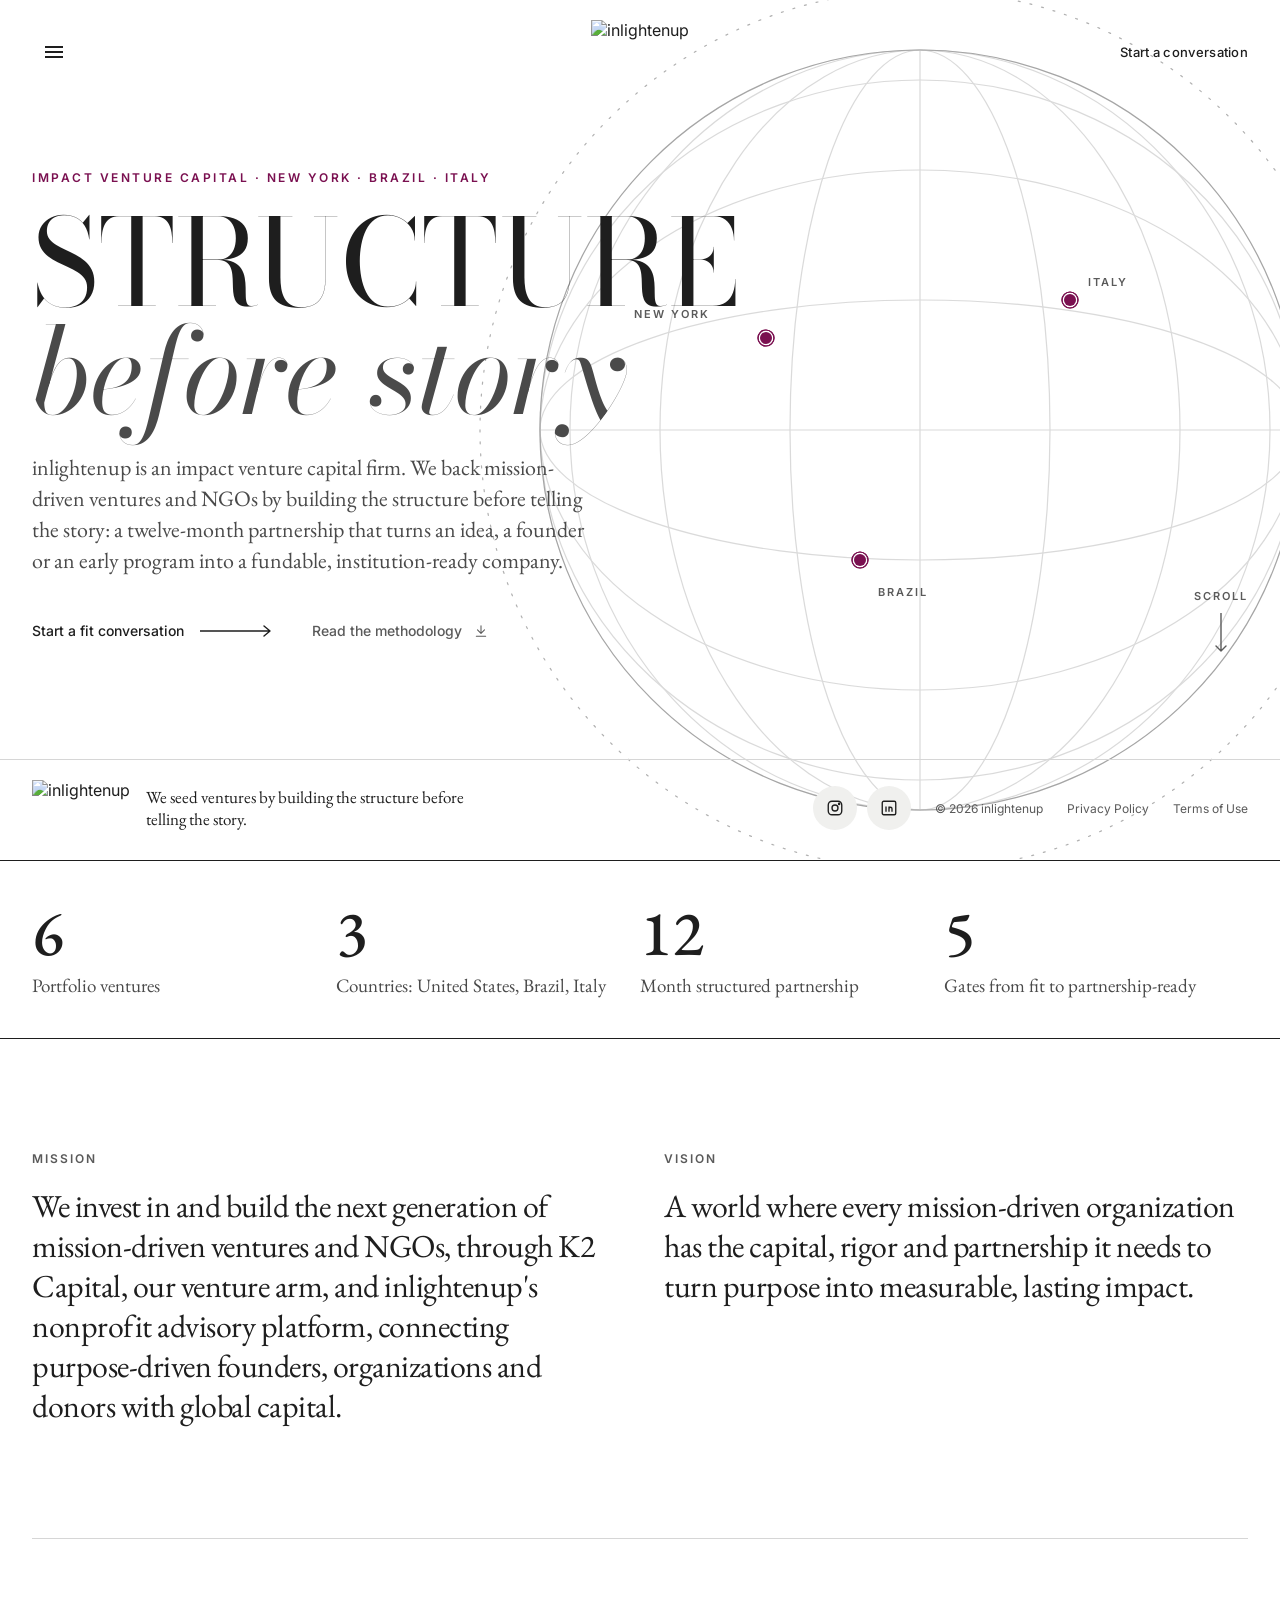
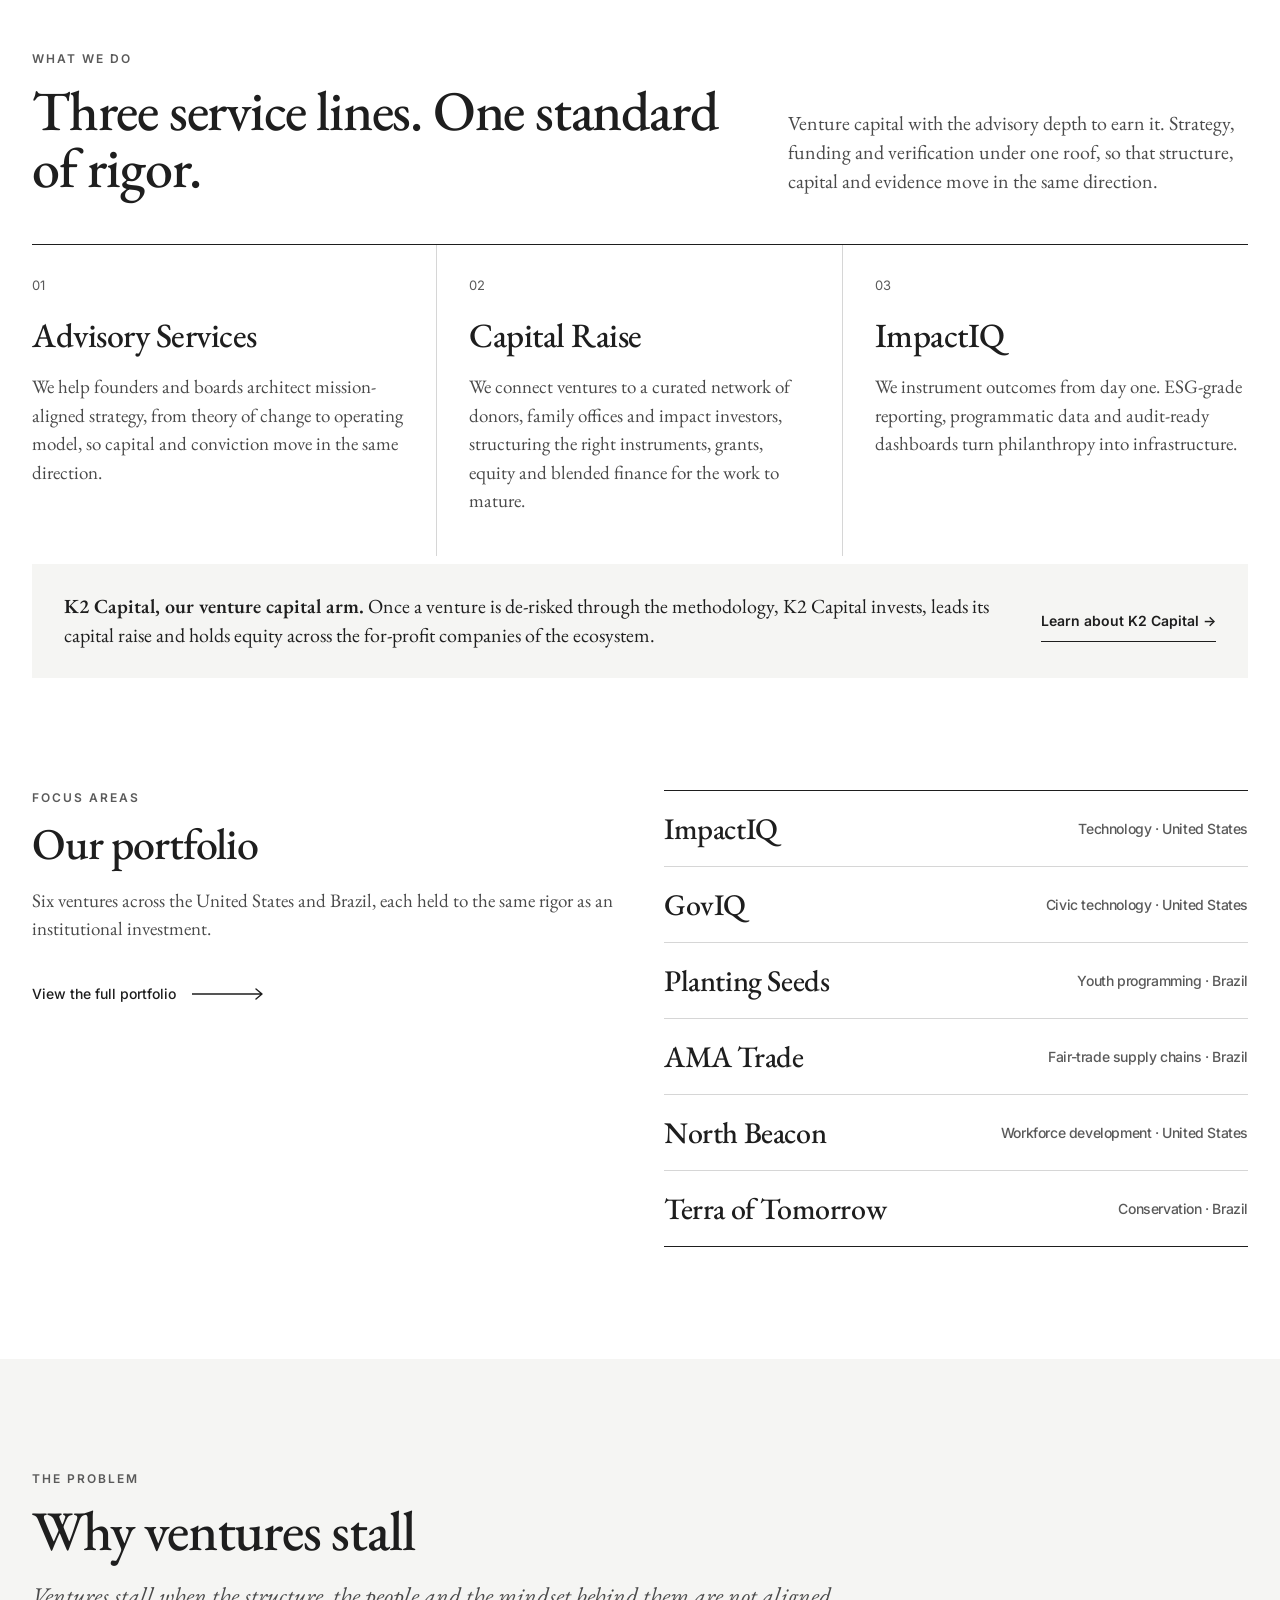
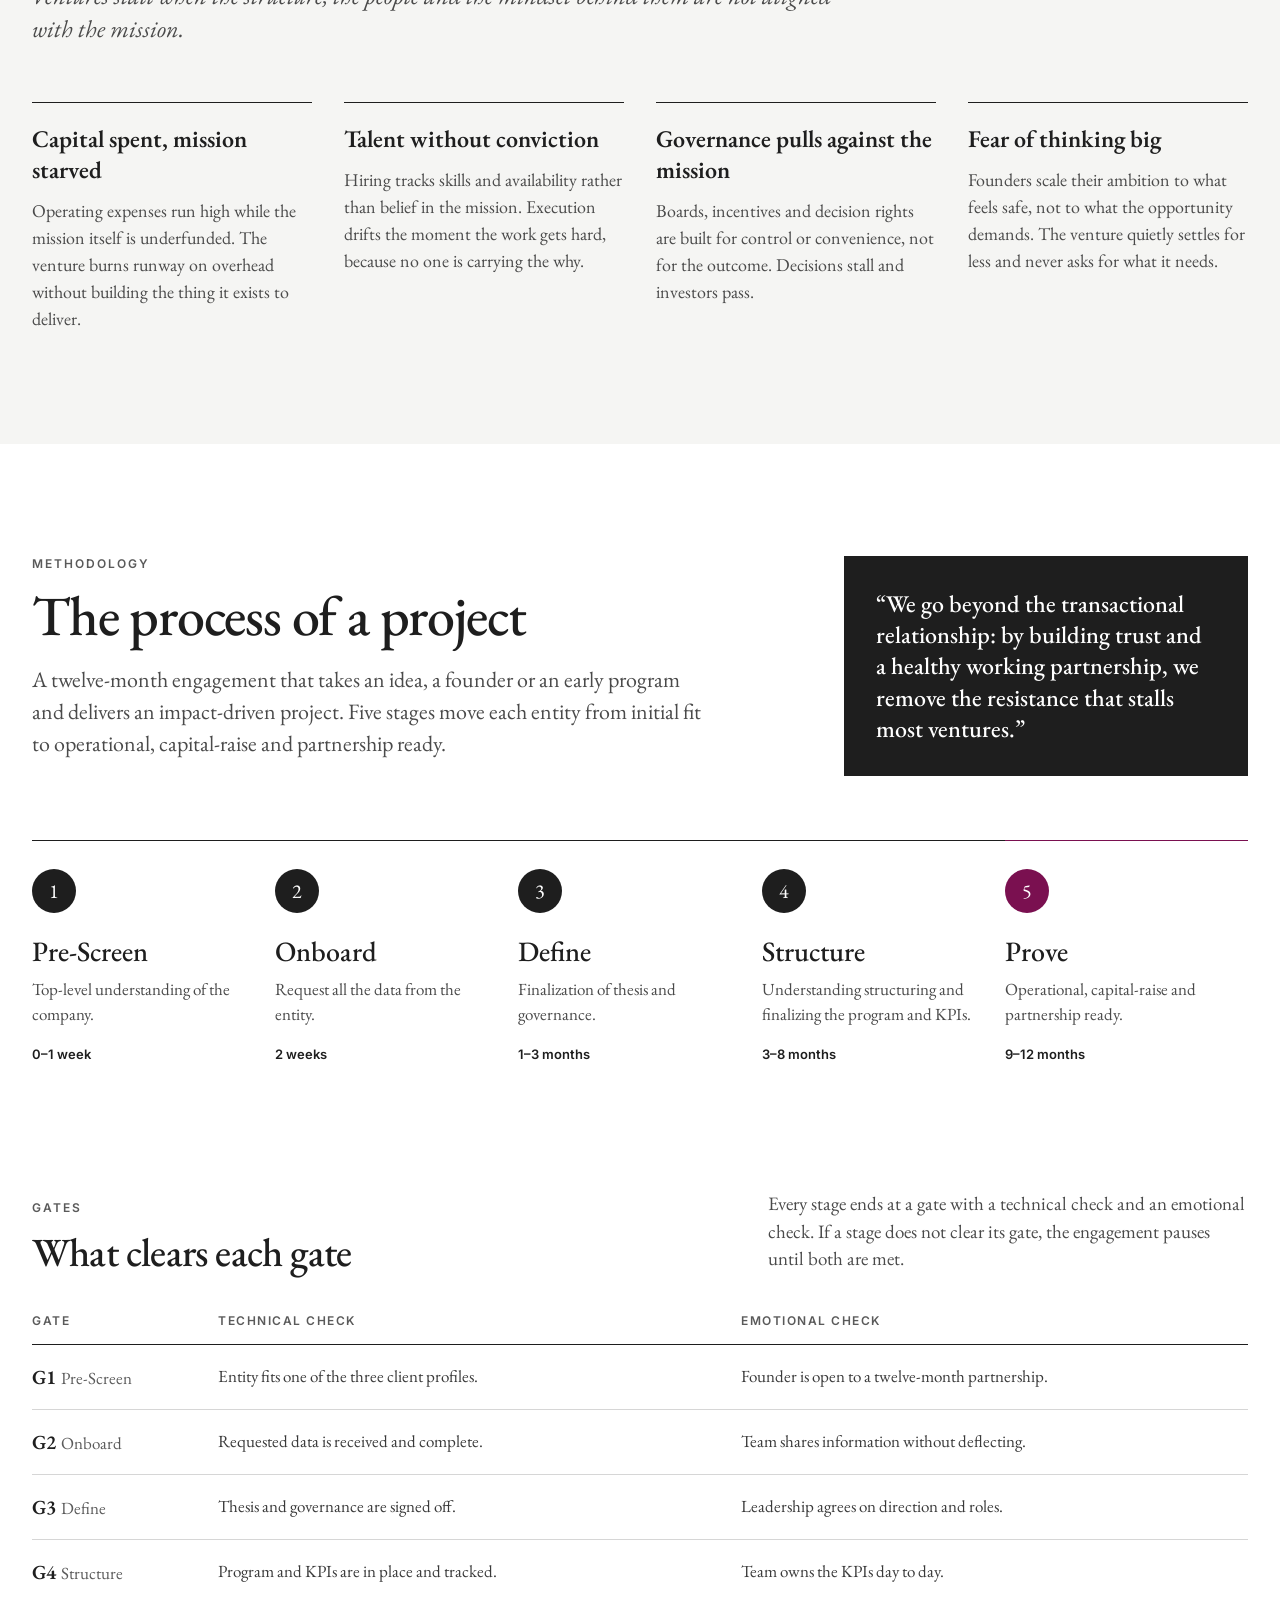
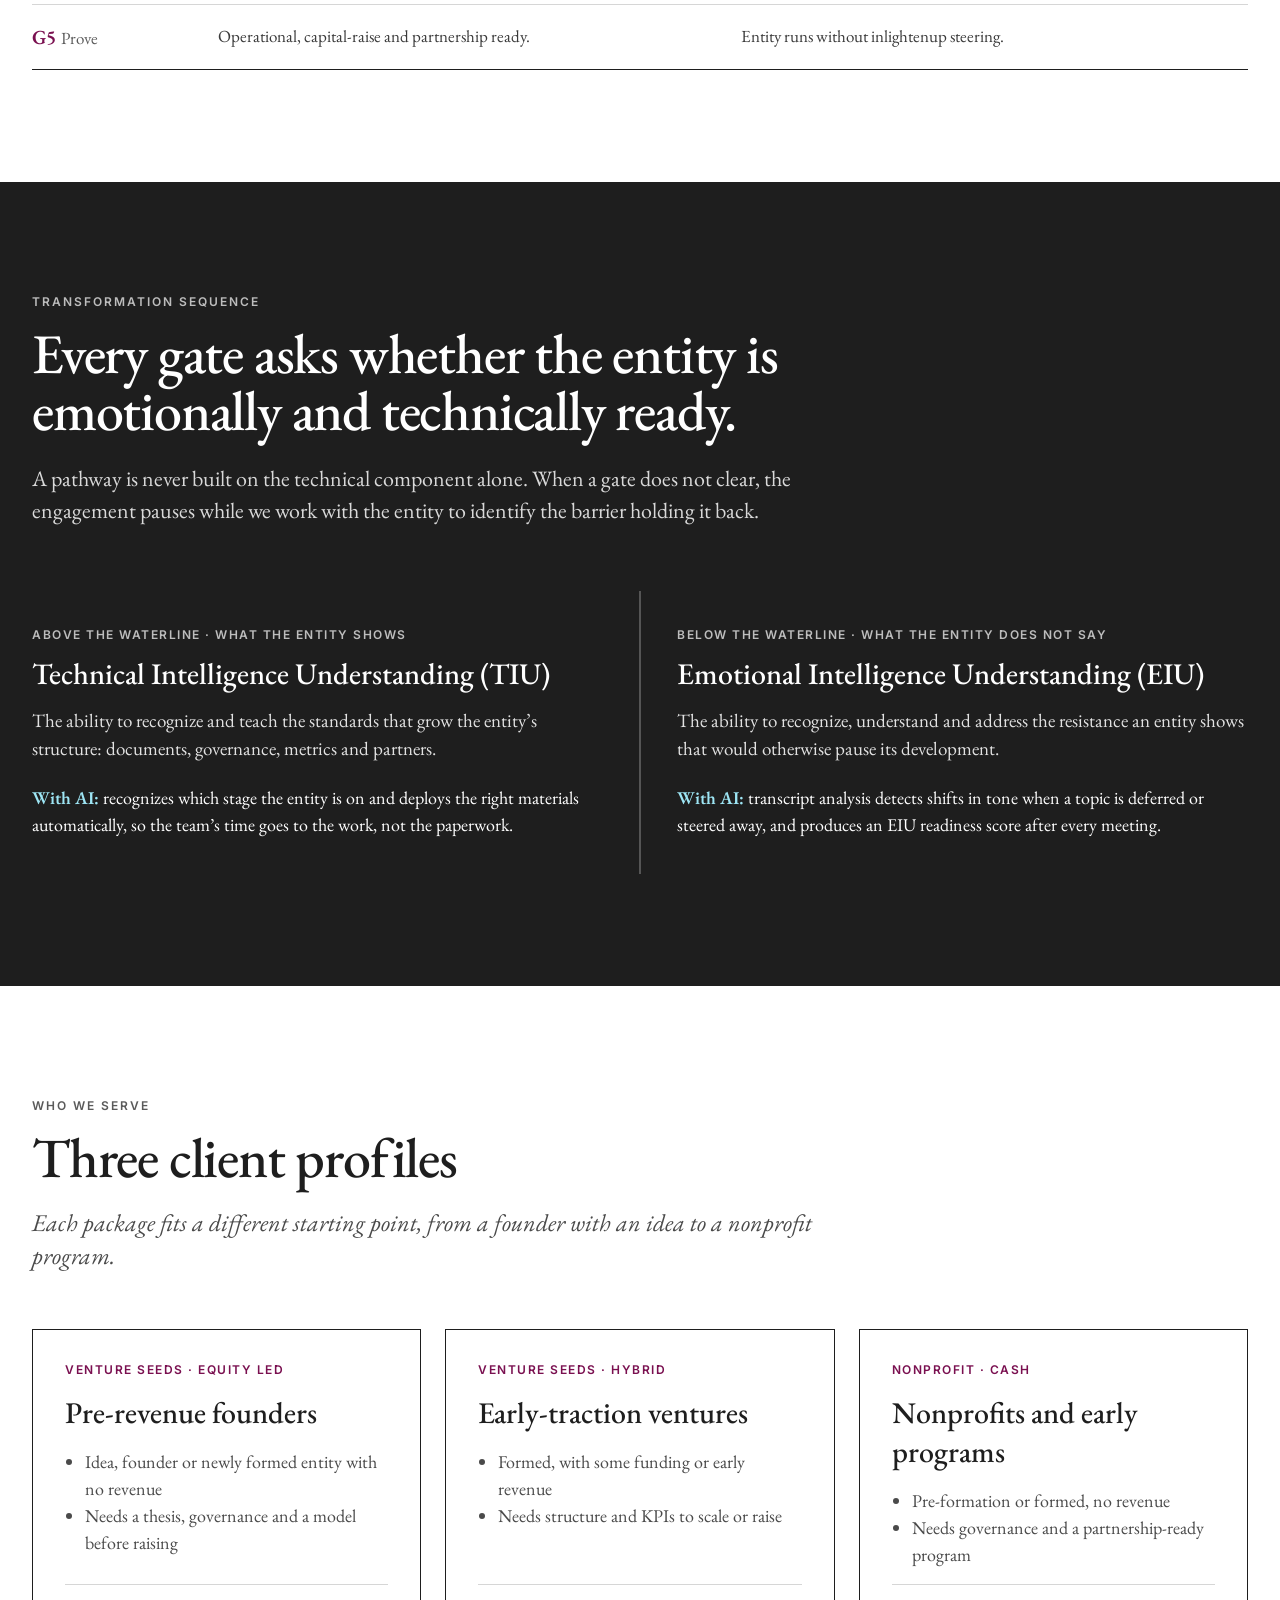
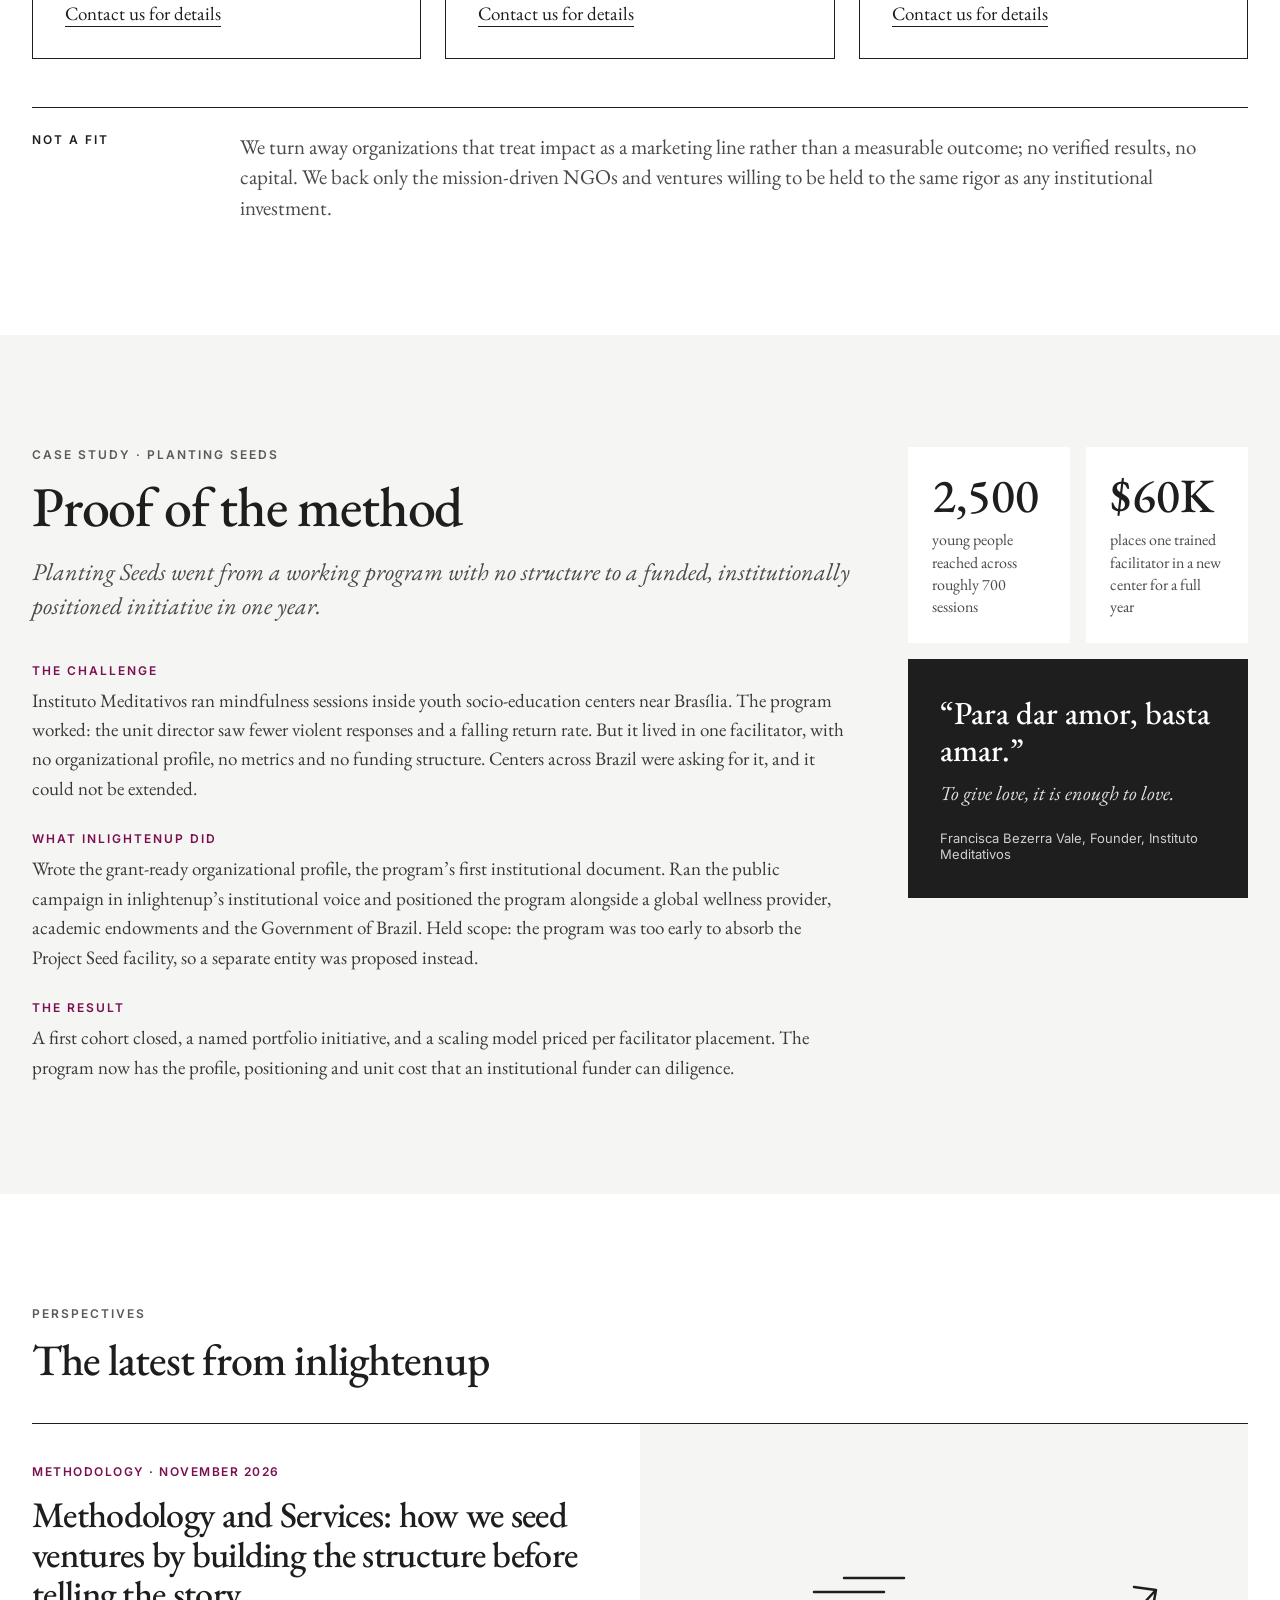
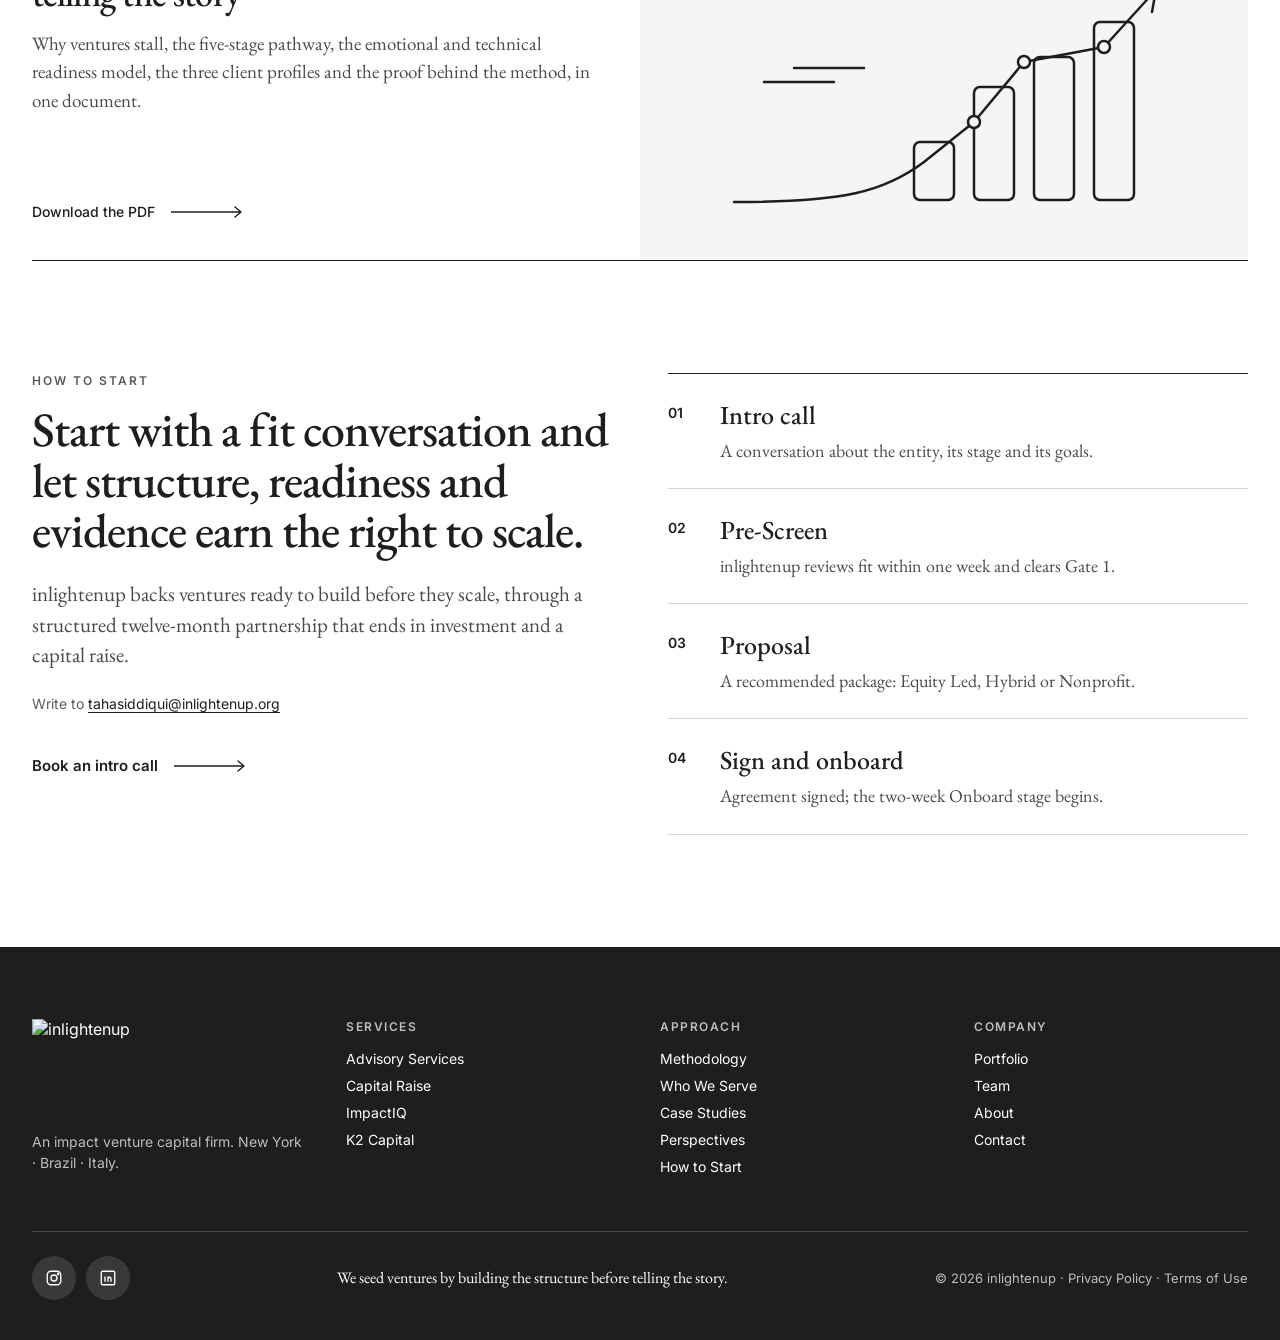
==== index.html @ 652db422 "Add files via upload" ====
<!doctype html>
<html lang="en">
<head>
<meta charset="utf-8">
<title>inlightenup | Impact venture capital</title>
<meta name="viewport" content="width=device-width, initial-scale=1">
<meta name="description" content="inlightenup is an impact venture capital firm. We back mission-driven ventures and NGOs by building the structure before telling the story.">
<meta property="og:title" content="inlightenup | Impact venture capital">
<meta property="og:description" content="inlightenup is an impact venture capital firm. We back mission-driven ventures and NGOs by building the structure before telling the story.">
<meta property="og:image" content="assets/logo-dark.png">
<link rel="icon" type="image/png" href="assets/favicon.png">
</head>
<body>
<link rel="preconnect" href="https://fonts.googleapis.com">
<link rel="stylesheet" href="https://fonts.googleapis.com/css2?family=EB+Garamond:ital,wght@0,400;0,500;0,600;0,700;1,400&amp;family=Bodoni+Moda:opsz,wght@6..96,400;6..96,500&amp;family=Inter:wght@400;500;600&amp;display=swap">
<style>
body{margin:0;background:#FFFFFF}
a{color:inherit;text-decoration:none}a:hover{opacity:.75}

.wrap{box-sizing:border-box}
@media (max-width: 720px){
 .wrap{padding-left:20px!important;padding-right:20px!important}
 .wrap[style*="padding: 112px"]{padding-top:72px!important;padding-bottom:72px!important}
 .wrap[style*="padding: 96px"]{padding-top:64px!important;padding-bottom:48px!important}
 .hdr-cta{display:none!important}
 #top{height:auto!important;min-height:640px}
 #top .globe{opacity:.4}
 #top .globe text{display:none}
 #portfolio li a{flex-direction:column;gap:4px!important}
 #portfolio li a span:last-child{text-align:left!important;align-self:flex-start!important}
 a[aria-label="Scroll to content"]{display:none!important}
 h1{font-size:54px!important;letter-spacing:0!important}
 h2{font-size:36px!important;letter-spacing:-.5px!important}
 h3[style*="font-size: 3"],h3[style*="font-size: 40px"]{font-size:26px!important}
 [style*="font-size: 64px"]{font-size:44px!important}
 [style*="font-size: 56px"]{font-size:38px!important}
 [style*="font-size: 48px"]{font-size:34px!important}
 [style*="font-size: 32px"]{font-size:24px!important}
 [style*="font-size: 30px"]{font-size:22px!important}
 [style*="font-size: 26px"]{font-size:21px!important}
 [style*="font-size: 24px"]{font-size:20px!important}
 [style*="font-size: 22px"]{font-size:18px!important}
 [style*="font-size: 21px"],[style*="font-size: 20px"],[style*="font-size: 19px"]{font-size:17px!important}
 article[style*="border-right"]{border-right:0!important;padding-left:0!important;padding-right:0!important}
 article[style*="padding: 32px 0 40px 32px"]{padding-left:0!important}
 div[style*="padding: 36px 0 36px 36px"],div[style*="padding: 36px 36px 36px 0"]{padding:32px 0!important}
 blockquote[style*="padding: 32px"]{padding:24px!important}
 [style*="gap: 40px 64px"]{gap:32px!important}
 [style*="gap: 64px 48px"]{gap:48px!important}
 [style*="gap: 48px"]{gap:32px!important}
 img[style*="height: 64px"]{height:48px!important}
 nav[aria-label="Site menu"]{width:85%!important}
 #top .wrap[style*="padding: 0 32px 40px"]{padding-top:40px!important}
}
.globe .graticule{transform-box:fill-box;transform-origin:50% 50%;animation:spin 90s linear infinite}
.globe .orbit{transform-box:fill-box;transform-origin:50% 50%;animation:spin 40s linear infinite reverse}
.globe .arc{stroke-dasharray:1;stroke-dashoffset:1;animation:arcLoop 9s ease-in-out infinite}
.globe .a1{animation-delay:0s}.globe .a2{animation-delay:3s}.globe .a3{animation-delay:6s}
.globe .ring{transform-box:fill-box;transform-origin:50% 50%;animation:ripple 3s ease-out infinite}
.globe .r2{animation-delay:1.5s}
.globe .m2 .ring{animation-delay:1s}.globe .m2 .r2{animation-delay:2.5s}
.globe .m3 .ring{animation-delay:2s}.globe .m3 .r2{animation-delay:3.5s}
.globe .p{animation:rise 12s linear infinite;opacity:0}
.globe .p1{animation-delay:0s}.globe .p2{animation-delay:1.5s}.globe .p3{animation-delay:3s}.globe .p4{animation-delay:4.5s}.globe .p5{animation-delay:6s}.globe .p6{animation-delay:7.5s}.globe .p7{animation-delay:9s}.globe .p8{animation-delay:10.5s}
@keyframes spin{to{transform:rotate(360deg)}}
@keyframes arcLoop{0%{stroke-dashoffset:1;opacity:0}8%{opacity:.9}35%{stroke-dashoffset:0;opacity:.9}60%{stroke-dashoffset:0;opacity:.9}75%{opacity:0}100%{stroke-dashoffset:0;opacity:0}}
@keyframes ripple{0%{transform:scale(1);opacity:.8}100%{transform:scale(4);opacity:0}}
@keyframes rise{0%{transform:translateY(0);opacity:0}10%{opacity:.7}90%{opacity:.2}100%{transform:translateY(-420px);opacity:0}}
@media (prefers-reduced-motion: reduce){.globe *{animation:none!important}}
</style>
<div style="font-family: 'EB Garamond', Garamond, Georgia, serif; color: #1E1E1E; background: #FFFFFF; width: 100%; position: relative;">

<section id="top" aria-label="Welcome" style="position: relative; height: 860px; overflow: hidden; background: #FFFFFF; color: #1E1E1E; border-bottom: 1px solid #1E1E1E; display: flex; flex-direction: column; justify-content: space-between;">

<svg viewBox="0 0 1440 860" preserveAspectRatio="xMidYMid slice" aria-hidden="true" class="globe" style="position: absolute; inset: 0; width: 100%; height: 100%;" fill="none" stroke="#1E1E1E" stroke-width="1.2" stroke-linecap="round" stroke-linejoin="round">
<g class="graticule" style="opacity: 0.16;">
<circle cx="1000" cy="430" r="380"/>
<ellipse cx="1000" cy="430" rx="380" ry="130"/>
<ellipse cx="1000" cy="430" rx="380" ry="260"/>
<ellipse cx="1000" cy="430" rx="380" ry="350"/>
<ellipse cx="1000" cy="430" rx="130" ry="380"/>
<ellipse cx="1000" cy="430" rx="260" ry="380"/>
<ellipse cx="1000" cy="430" rx="350" ry="380"/>
<path d="M620 430 L1380 430 M1000 50 L1000 810"/>
</g>
<circle cx="1000" cy="430" r="380" style="opacity: 0.28;"/>
<g class="orbit" style="opacity: 0.35;"><circle cx="1000" cy="430" r="440" stroke-dasharray="2 10"/><circle class="sat" cx="1440" cy="430" r="4" fill="#1E1E1E" stroke="none"/></g>
<path class="arc a1" pathLength="1" d="M846 338 Q 900 180 1150 300" stroke="#7A1050" stroke-width="1.6"/>
<path class="arc a2" pathLength="1" d="M846 338 Q 820 520 940 560" stroke="#7A1050" stroke-width="1.6"/>
<path class="arc a3" pathLength="1" d="M940 560 Q 1160 540 1150 300" stroke="#7A1050" stroke-width="1.6"/>
<g class="marker m1"><circle class="ring r1" cx="846" cy="338" r="8" stroke="#7A1050"/><circle class="ring r2" cx="846" cy="338" r="8" stroke="#7A1050"/><circle cx="846" cy="338" r="6" fill="#7A1050" stroke="none"/></g>
<g class="marker m2"><circle class="ring r1" cx="940" cy="560" r="8" stroke="#7A1050"/><circle class="ring r2" cx="940" cy="560" r="8" stroke="#7A1050"/><circle cx="940" cy="560" r="6" fill="#7A1050" stroke="none"/></g>
<g class="marker m3"><circle class="ring r1" cx="1150" cy="300" r="8" stroke="#7A1050"/><circle class="ring r2" cx="1150" cy="300" r="8" stroke="#7A1050"/><circle cx="1150" cy="300" r="6" fill="#7A1050" stroke="none"/></g>
<g font-family="Inter, system-ui, sans-serif" font-size="11" font-weight="600" letter-spacing="2" fill="#5A5A5A" stroke="none">
<text x="790" y="318" text-anchor="end">NEW YORK</text>
<text x="958" y="596">BRAZIL</text>
<text x="1168" y="286">ITALY</text>
</g>
<g class="particles" fill="#7A1050" stroke="none">
<circle class="p p1" cx="700" cy="720" r="2.5"/><circle class="p p2" cx="780" cy="760" r="2"/><circle class="p p3" cx="1080" cy="780" r="2.5"/><circle class="p p4" cx="1240" cy="700" r="2"/><circle class="p p5" cx="1320" cy="640" r="2.5"/><circle class="p p6" cx="900" cy="800" r="2"/><circle class="p p7" cx="1180" cy="760" r="2"/><circle class="p p8" cx="640" cy="640" r="2"/>
</g>
</svg>

<header class="wrap" style="position: relative; z-index: 2; display: grid; grid-template-columns: 1fr auto 1fr; align-items: center; padding: 20px 32px; font-family: Inter, system-ui, sans-serif;">
<button type="button" onclick="document.getElementById('menu').hidden=false" aria-label="Open menu" style="justify-self: start; width: 44px; height: 44px; display: inline-flex; align-items: center; justify-content: center; background: transparent; border: 0; color: #1E1E1E; cursor: pointer; padding: 0;"><svg width="24" height="24" viewBox="0 0 24 24" fill="none" stroke="currentColor" stroke-width="1.8" aria-hidden="true"><path d="M3 7h18M3 12h18M3 17h18"/></svg></button>
<a href="#top" aria-label="inlightenup home" style="justify-self: center; display: flex; align-items: center;">
<img src="assets/logo-dark.png" alt="inlightenup" style="height: 64px; width: auto; display: block;">
</a>
<a class="hdr-cta" href="mailto:tahasiddiqui@inlightenup.org" style="justify-self: end; font-size: 13px; font-weight: 500; color: #1E1E1E; padding: 12px 0; letter-spacing: 0.3px;">Start a conversation</a>
</header>

<div class="wrap" style="position: relative; z-index: 2; padding: 0 32px 40px; display: flex; flex-wrap: wrap; align-items: flex-end; justify-content: space-between; gap: 24px;">
<div style="flex: 1 1 640px; min-width: 0;">
<p style="margin: 0 0 24px; font-family: Inter, system-ui, sans-serif; font-size: 12px; font-weight: 600; letter-spacing: 2.5px; text-transform: uppercase; color: #7A1050;">Impact venture capital · New York · Brazil · Italy</p>
<h1 style="margin: 0; font-family: 'Bodoni Moda', 'EB Garamond', Georgia, serif; font-weight: 400; font-size: 120px; line-height: 0.9; letter-spacing: 1px; text-transform: uppercase; color: #1E1E1E;">Structure<br><span style="font-style: italic; font-weight: 400; text-transform: none; letter-spacing: -1px; color: #4A4A4A;">before story</span></h1>
<p style="margin: 28px 0 0; max-width: 560px; font-size: 22px; line-height: 1.4; color: #4A4A4A;">inlightenup is an impact venture capital firm. We back mission-driven ventures and NGOs by building the structure before telling the story: a twelve-month partnership that turns an idea, a founder or an early program into a fundable, institution-ready company.</p>
<div style="margin-top: 32px; display: flex; flex-wrap: wrap; gap: 16px 40px; font-family: Inter, system-ui, sans-serif; font-size: 14px; font-weight: 500;">
<a href="#start" style="display: inline-flex; align-items: center; gap: 16px; min-height: 44px; color: #1E1E1E;">Start a fit conversation<svg width="72" height="12" viewBox="0 0 72 12" fill="none" stroke="currentColor" stroke-width="1.4" stroke-linecap="round" stroke-linejoin="round" aria-hidden="true"><path d="M0 6h70M64 1l6 5-6 5"/></svg></a>
<a href="assets/inlightenup-methodology-2026.pdf" style="display: inline-flex; align-items: center; gap: 12px; min-height: 44px; color: #5A5A5A;">Read the methodology<svg width="14" height="14" viewBox="0 0 24 24" fill="none" stroke="currentColor" stroke-width="1.8" stroke-linecap="round" stroke-linejoin="round" aria-hidden="true"><path d="M12 3v13M6 10l6 6 6-6M4 21h16"/></svg></a>
</div>
</div>
<a href="#glance" aria-label="Scroll to content" style="flex-shrink: 0; display: inline-flex; flex-direction: column; align-items: center; gap: 10px; min-width: 44px; min-height: 44px; font-family: Inter, system-ui, sans-serif; font-size: 11px; font-weight: 600; letter-spacing: 2px; text-transform: uppercase; color: #5A5A5A;">Scroll<svg width="12" height="40" viewBox="0 0 12 40" fill="none" stroke="currentColor" stroke-width="1.4" stroke-linecap="round" stroke-linejoin="round" aria-hidden="true"><path d="M6 0v38M1 33l5 5 5-5"/></svg></a>
</div>

<footer class="wrap" style="position: relative; z-index: 2; border-top: 1px solid #D6D6D6; padding: 20px 32px 24px; display: flex; flex-wrap: wrap; align-items: center; justify-content: space-between; gap: 16px 32px; font-family: Inter, system-ui, sans-serif;">
<div style="display: flex; align-items: center; gap: 16px;">
<img src="assets/logo-dark.png" alt="inlightenup" style="height: 56px; width: auto; display: block;">
<p style="margin: 0; font-family: 'EB Garamond', Garamond, Georgia, serif; font-size: 17px; line-height: 1.3; max-width: 360px;">We seed ventures by building the structure before telling the story.</p>
</div>
<div style="display: flex; flex-wrap: wrap; align-items: center; gap: 12px 24px; font-size: 12px; color: #5A5A5A;">
<div style="display: flex; gap: 10px;">
<a href="https://www.instagram.com/inlightenup/" aria-label="inlightenup on Instagram" style="width: 44px; height: 44px; border-radius: 50%; background: #F0F0EE; display: inline-flex; align-items: center; justify-content: center; color: #1E1E1E;"><svg width="18" height="18" viewBox="0 0 24 24" fill="none" stroke="currentColor" stroke-width="1.8" aria-hidden="true"><rect x="3" y="3" width="18" height="18" rx="5"/><circle cx="12" cy="12" r="4"/><circle cx="17.5" cy="6.5" r="0.8"/></svg></a>
<a href="https://www.linkedin.com/company/inlightenup/" aria-label="inlightenup on LinkedIn" style="width: 44px; height: 44px; border-radius: 50%; background: #F0F0EE; display: inline-flex; align-items: center; justify-content: center; color: #1E1E1E;"><svg width="18" height="18" viewBox="0 0 24 24" fill="none" stroke="currentColor" stroke-width="1.8" aria-hidden="true"><rect x="3" y="3" width="18" height="18" rx="2"/><path d="M8 10v7M8 7v.01M12 17v-4a2 2 0 0 1 4 0v4M12 10v7"/></svg></a>
</div>
<span>© 2026 inlightenup</span>
<a href="#top">Privacy Policy</a>
<a href="#top">Terms of Use</a>
</div>
</footer>

<div id="menu" hidden>
<div style="position: absolute; inset: 0; z-index: 5; display: flex;">
<nav aria-label="Site menu" style="width: 320px; max-width: 85%; background: #FFFFFF; color: #1E1E1E; border-right: 1px solid #1E1E1E; padding: 24px 24px 32px; display: flex; flex-direction: column; box-sizing: border-box;">
<button type="button" onclick="document.getElementById('menu').hidden=true" aria-label="Close menu" style="align-self: flex-end; width: 44px; height: 44px; background: transparent; border: 0; color: #1E1E1E; cursor: pointer; padding: 0; display: inline-flex; align-items: center; justify-content: center;"><svg width="22" height="22" viewBox="0 0 24 24" fill="none" stroke="currentColor" stroke-width="1.8" aria-hidden="true"><path d="M5 5l14 14M19 5L5 19"/></svg></button>
<ul style="list-style: none; margin: 24px 0 0; padding: 0; display: flex; flex-direction: column; font-size: 26px; font-weight: 400; flex-grow: 1;">
<li><a href="#services" onclick="document.getElementById('menu').hidden=true" style="display: block; padding: 14px 0;">Services</a></li>
<li><a href="#methodology" onclick="document.getElementById('menu').hidden=true" style="display: block; padding: 14px 0;">Methodology</a></li>
<li><a href="portfolio.html" style="display: block; padding: 14px 0;">Portfolio</a></li>
<li><a href="#clients" onclick="document.getElementById('menu').hidden=true" style="display: block; padding: 14px 0;">Who We Serve</a></li>
<li><a href="#proof" onclick="document.getElementById('menu').hidden=true" style="display: block; padding: 14px 0;">Proof</a></li>
<li><a href="#perspectives" onclick="document.getElementById('menu').hidden=true" style="display: block; padding: 14px 0;">Perspectives</a></li>
<li><a href="team.html" style="display: block; padding: 14px 0;">Team</a></li>
<li><a href="#start" onclick="document.getElementById('menu').hidden=true" style="display: block; padding: 14px 0;">Company</a></li>
</ul>
<div style="display: flex; gap: 10px;">
<a href="https://www.instagram.com/inlightenup/" aria-label="inlightenup on Instagram" style="width: 44px; height: 44px; border-radius: 50%; border: 1px solid #1E1E1E; display: inline-flex; align-items: center; justify-content: center;"><svg width="18" height="18" viewBox="0 0 24 24" fill="none" stroke="currentColor" stroke-width="1.8" aria-hidden="true"><rect x="3" y="3" width="18" height="18" rx="5"/><circle cx="12" cy="12" r="4"/><circle cx="17.5" cy="6.5" r="0.8"/></svg></a>
<a href="https://www.linkedin.com/company/inlightenup/" aria-label="inlightenup on LinkedIn" style="width: 44px; height: 44px; border-radius: 50%; border: 1px solid #1E1E1E; display: inline-flex; align-items: center; justify-content: center;"><svg width="18" height="18" viewBox="0 0 24 24" fill="none" stroke="currentColor" stroke-width="1.8" aria-hidden="true"><rect x="3" y="3" width="18" height="18" rx="2"/><path d="M8 10v7M8 7v.01M12 17v-4a2 2 0 0 1 4 0v4M12 10v7"/></svg></a>
</div>
</nav>
<button type="button" onclick="document.getElementById('menu').hidden=true" aria-label="Close menu" style="flex-grow: 1; background: rgba(30,30,30,0.3); border: 0; cursor: pointer;"></button>
</div>
</div>
</section>

<section id="glance" aria-label="At a glance" style="border-bottom: 1px solid #1E1E1E;">
<div class="wrap" style="max-width: 1280px; margin: 0 auto; padding: 0 32px; display: grid; grid-template-columns: repeat(auto-fit, minmax(220px, 1fr));">
<div style="padding: 40px 24px 40px 0;"><div style="font-size: 64px; font-weight: 500; line-height: 1;">6</div><div style="margin-top: 8px; font-size: 19px; color: #4A4A4A;">Portfolio ventures</div></div>
<div style="padding: 40px 24px 40px 0;"><div style="font-size: 64px; font-weight: 500; line-height: 1;">3</div><div style="margin-top: 8px; font-size: 19px; color: #4A4A4A;">Countries: United States, Brazil, Italy</div></div>
<div style="padding: 40px 24px 40px 0;"><div style="font-size: 64px; font-weight: 500; line-height: 1;">12</div><div style="margin-top: 8px; font-size: 19px; color: #4A4A4A;">Month structured partnership</div></div>
<div style="padding: 40px 24px 40px 0;"><div style="font-size: 64px; font-weight: 500; line-height: 1;">5</div><div style="margin-top: 8px; font-size: 19px; color: #4A4A4A;">Gates from fit to partnership-ready</div></div>
</div>
</section>

<section aria-label="Mission and vision" class="wrap" style="max-width: 1280px; margin: 0 auto; padding: 112px 32px 0;">
<div style="display: grid; grid-template-columns: repeat(auto-fit, minmax(300px, 1fr)); gap: 48px; padding-bottom: 112px; border-bottom: 1px solid #D6D6D6;">
<div>
<p style="margin: 0 0 20px; font-family: Inter, system-ui, sans-serif; font-size: 12px; font-weight: 600; letter-spacing: 2px; text-transform: uppercase; color: #5A5A5A;">Mission</p>
<p style="margin: 0; font-size: 32px; line-height: 1.25; font-weight: 400; letter-spacing: -0.5px;">We invest in and build the next generation of mission-driven ventures and NGOs, through K2 Capital, our venture arm, and inlightenup's nonprofit advisory platform, connecting purpose-driven founders, organizations and donors with global capital.</p>
</div>
<div>
<p style="margin: 0 0 20px; font-family: Inter, system-ui, sans-serif; font-size: 12px; font-weight: 600; letter-spacing: 2px; text-transform: uppercase; color: #5A5A5A;">Vision</p>
<p style="margin: 0; font-size: 32px; line-height: 1.25; font-weight: 400; letter-spacing: -0.5px;">A world where every mission-driven organization has the capital, rigor and partnership it needs to turn purpose into measurable, lasting impact.</p>
</div>
</div>
</section>

<section id="services" class="wrap" style="max-width: 1280px; margin: 0 auto; padding: 112px 32px 48px;">
<div style="display: flex; flex-wrap: wrap; justify-content: space-between; align-items: flex-end; gap: 24px; margin-bottom: 48px;">
<div style="flex: 1 1 520px;">
<p style="margin: 0 0 16px; font-family: Inter, system-ui, sans-serif; font-size: 12px; font-weight: 600; letter-spacing: 2px; text-transform: uppercase; color: #5A5A5A;">What we do</p>
<h2 style="margin: 0; font-size: 56px; line-height: 1.02; font-weight: 500; letter-spacing: -1.2px;">Three service lines. One standard of rigor.</h2>
</div>
<p style="margin: 0; flex: 1 1 380px; max-width: 460px; font-size: 20px; line-height: 1.45; color: #4A4A4A;">Venture capital with the advisory depth to earn it. Strategy, funding and verification under one roof, so that structure, capital and evidence move in the same direction.</p>
</div>
<div style="display: grid; grid-template-columns: repeat(auto-fit, minmax(280px, 1fr)); border-top: 1px solid #1E1E1E;">
<article style="padding: 32px 32px 40px 0; border-right: 1px solid #D6D6D6;">
<p style="margin: 0 0 20px; font-family: Inter, system-ui, sans-serif; font-size: 13px; color: #5A5A5A;">01</p>
<h3 style="margin: 0 0 16px; font-size: 34px; font-weight: 500; letter-spacing: -0.5px;">Advisory Services</h3>
<p style="margin: 0; font-size: 19px; line-height: 1.5; color: #4A4A4A;">We help founders and boards architect mission-aligned strategy, from theory of change to operating model, so capital and conviction move in the same direction.</p>
</article>
<article style="padding: 32px 32px 40px 32px; border-right: 1px solid #D6D6D6;">
<p style="margin: 0 0 20px; font-family: Inter, system-ui, sans-serif; font-size: 13px; color: #5A5A5A;">02</p>
<h3 style="margin: 0 0 16px; font-size: 34px; font-weight: 500; letter-spacing: -0.5px;">Capital Raise</h3>
<p style="margin: 0; font-size: 19px; line-height: 1.5; color: #4A4A4A;">We connect ventures to a curated network of donors, family offices and impact investors, structuring the right instruments, grants, equity and blended finance for the work to mature.</p>
</article>
<article style="padding: 32px 0 40px 32px;">
<p style="margin: 0 0 20px; font-family: Inter, system-ui, sans-serif; font-size: 13px; color: #5A5A5A;">03</p>
<h3 style="margin: 0 0 16px; font-size: 34px; font-weight: 500; letter-spacing: -0.5px;">ImpactIQ</h3>
<p style="margin: 0; font-size: 19px; line-height: 1.5; color: #4A4A4A;">We instrument outcomes from day one. ESG-grade reporting, programmatic data and audit-ready dashboards turn philanthropy into infrastructure.</p>
</article>
</div>
<div style="margin-top: 8px; padding: 28px 32px; background: #F5F5F3; display: flex; flex-wrap: wrap; gap: 16px 32px; align-items: center; justify-content: space-between;">
<p style="margin: 0; flex: 1 1 520px; font-size: 20px; line-height: 1.45;"><strong style="font-weight: 600;">K2 Capital, our venture capital arm.</strong> Once a venture is de-risked through the methodology, K2 Capital invests, leads its capital raise and holds equity across the for-profit companies of the ecosystem.</p>
<a href="#start" style="font-family: Inter, system-ui, sans-serif; font-size: 14px; font-weight: 600; border-bottom: 1px solid #1E1E1E; padding: 12px 0;">Learn about K2 Capital →</a>
</div>
</section>

<section id="portfolio" class="wrap" style="max-width: 1280px; margin: 0 auto; padding: 64px 32px 112px;">
<div style="display: grid; grid-template-columns: repeat(auto-fit, minmax(300px, 1fr)); gap: 48px;">
<div>
<p style="margin: 0 0 16px; font-family: Inter, system-ui, sans-serif; font-size: 12px; font-weight: 600; letter-spacing: 2px; text-transform: uppercase; color: #5A5A5A;">Focus areas</p>
<h2 style="margin: 0; font-size: 44px; line-height: 1.05; font-weight: 500; letter-spacing: -1px;">Our portfolio</h2>
<p style="margin: 20px 0 28px; font-size: 19px; line-height: 1.5; color: #4A4A4A;">Six ventures across the United States and Brazil, each held to the same rigor as an institutional investment.</p>
<a href="portfolio.html" style="display: inline-flex; align-items: center; gap: 16px; min-height: 44px; font-family: Inter, system-ui, sans-serif; font-size: 14px; font-weight: 500; color: #1E1E1E;">View the full portfolio<svg width="72" height="12" viewBox="0 0 72 12" fill="none" stroke="currentColor" stroke-width="1.4" stroke-linecap="round" stroke-linejoin="round" aria-hidden="true"><path d="M0 6h70M64 1l6 5-6 5"/></svg></a>
</div>
<ul style="list-style: none; margin: 0; padding: 0; font-size: 30px; font-weight: 500; letter-spacing: -0.4px;">
<li style="border-top: 1px solid #1E1E1E;"><a href="portfolio.html#impactiq" style="padding: 18px 0; display: flex; justify-content: space-between; gap: 16px;"><span>ImpactIQ</span><span style="font-family: Inter, system-ui, sans-serif; font-size: 14px; color: #5A5A5A; align-self: center; text-align: right;">Technology · United States</span></a></li>
<li style="border-top: 1px solid #D6D6D6;"><a href="portfolio.html#goviq" style="padding: 18px 0; display: flex; justify-content: space-between; gap: 16px;"><span>GovIQ</span><span style="font-family: Inter, system-ui, sans-serif; font-size: 14px; color: #5A5A5A; align-self: center; text-align: right;">Civic technology · United States</span></a></li>
<li style="border-top: 1px solid #D6D6D6;"><a href="portfolio.html#planting-seeds" style="padding: 18px 0; display: flex; justify-content: space-between; gap: 16px;"><span>Planting Seeds</span><span style="font-family: Inter, system-ui, sans-serif; font-size: 14px; color: #5A5A5A; align-self: center; text-align: right;">Youth programming · Brazil</span></a></li>
<li style="border-top: 1px solid #D6D6D6;"><a href="portfolio.html#ama-trade" style="padding: 18px 0; display: flex; justify-content: space-between; gap: 16px;"><span>AMA Trade</span><span style="font-family: Inter, system-ui, sans-serif; font-size: 14px; color: #5A5A5A; align-self: center; text-align: right;">Fair-trade supply chains · Brazil</span></a></li>
<li style="border-top: 1px solid #D6D6D6;"><a href="portfolio.html#north-beacon" style="padding: 18px 0; display: flex; justify-content: space-between; gap: 16px;"><span>North Beacon</span><span style="font-family: Inter, system-ui, sans-serif; font-size: 14px; color: #5A5A5A; align-self: center; text-align: right;">Workforce development · United States</span></a></li>
<li style="border-top: 1px solid #D6D6D6; border-bottom: 1px solid #1E1E1E;"><a href="portfolio.html#terra-of-tomorrow" style="padding: 18px 0; display: flex; justify-content: space-between; gap: 16px;"><span>Terra of Tomorrow</span><span style="font-family: Inter, system-ui, sans-serif; font-size: 14px; color: #5A5A5A; align-self: center; text-align: right;">Conservation · Brazil</span></a></li>
</ul>
</div>
</section>

<section style="background: #F5F5F3;">
<div class="wrap" style="max-width: 1280px; margin: 0 auto; padding: 112px 32px;">
<p style="margin: 0 0 16px; font-family: Inter, system-ui, sans-serif; font-size: 12px; font-weight: 600; letter-spacing: 2px; text-transform: uppercase; color: #5A5A5A;">The problem</p>
<h2 style="margin: 0; font-size: 56px; line-height: 1.02; font-weight: 500; letter-spacing: -1.2px;">Why ventures stall</h2>
<p style="margin: 20px 0 56px; max-width: 820px; font-size: 24px; font-style: italic; line-height: 1.4; color: #4A4A4A;">Ventures stall when the structure, the people and the mindset behind them are not aligned with the mission.</p>
<div style="display: grid; grid-template-columns: repeat(auto-fit, minmax(260px, 1fr)); gap: 32px;">
<div style="border-top: 1px solid #1E1E1E; padding-top: 20px;"><h3 style="margin: 0 0 12px; font-size: 24px; font-weight: 600;">Capital spent, mission starved</h3><p style="margin: 0; font-size: 18px; line-height: 1.5; color: #4A4A4A;">Operating expenses run high while the mission itself is underfunded. The venture burns runway on overhead without building the thing it exists to deliver.</p></div>
<div style="border-top: 1px solid #1E1E1E; padding-top: 20px;"><h3 style="margin: 0 0 12px; font-size: 24px; font-weight: 600;">Talent without conviction</h3><p style="margin: 0; font-size: 18px; line-height: 1.5; color: #4A4A4A;">Hiring tracks skills and availability rather than belief in the mission. Execution drifts the moment the work gets hard, because no one is carrying the why.</p></div>
<div style="border-top: 1px solid #1E1E1E; padding-top: 20px;"><h3 style="margin: 0 0 12px; font-size: 24px; font-weight: 600;">Governance pulls against the mission</h3><p style="margin: 0; font-size: 18px; line-height: 1.5; color: #4A4A4A;">Boards, incentives and decision rights are built for control or convenience, not for the outcome. Decisions stall and investors pass.</p></div>
<div style="border-top: 1px solid #1E1E1E; padding-top: 20px;"><h3 style="margin: 0 0 12px; font-size: 24px; font-weight: 600;">Fear of thinking big</h3><p style="margin: 0; font-size: 18px; line-height: 1.5; color: #4A4A4A;">Founders scale their ambition to what feels safe, not to what the opportunity demands. The venture quietly settles for less and never asks for what it needs.</p></div>
</div>
</div>
</section>

<section id="methodology" class="wrap" style="max-width: 1280px; margin: 0 auto; padding: 112px 32px;">
<div style="display: flex; flex-wrap: wrap; gap: 48px; margin-bottom: 64px;">
<div style="flex: 999 1 560px; min-width: 0;">
<p style="margin: 0 0 16px; font-family: Inter, system-ui, sans-serif; font-size: 12px; font-weight: 600; letter-spacing: 2px; text-transform: uppercase; color: #5A5A5A;">Methodology</p>
<h2 style="margin: 0; font-size: 56px; line-height: 1.02; font-weight: 500; letter-spacing: -1.2px;">The process of a project</h2>
<p style="margin: 20px 0 0; max-width: 680px; font-size: 22px; line-height: 1.45; color: #4A4A4A;">A twelve-month engagement that takes an idea, a founder or an early program and delivers an impact-driven project. Five stages move each entity from initial fit to operational, capital-raise and partnership ready.</p>
</div>
<blockquote style="flex: 1 1 340px; margin: 0; padding: 32px; background: #1E1E1E; color: #FFFFFF; font-size: 24px; line-height: 1.3; font-weight: 500;">“We go beyond the transactional relationship: by building trust and a healthy working partnership, we remove the resistance that stalls most ventures.”</blockquote>
</div>
<ol style="list-style: none; margin: 0; padding: 0; display: grid; grid-template-columns: repeat(auto-fit, minmax(200px, 1fr)); gap: 0;">
<li style="padding: 28px 24px 32px 0; border-top: 1px solid #1E1E1E;"><div style="width: 44px; height: 44px; border-radius: 50%; background: #1E1E1E; color: #FFFFFF; display: flex; align-items: center; justify-content: center; font-size: 20px;">1</div><h3 style="margin: 20px 0 8px; font-size: 28px; font-weight: 500;">Pre-Screen</h3><p style="margin: 0 0 20px; font-size: 17px; line-height: 1.45; color: #4A4A4A;">Top-level understanding of the company.</p><p style="margin: 0; font-family: Inter, system-ui, sans-serif; font-size: 13px; font-weight: 600;">0–1 week</p></li>
<li style="padding: 28px 24px 32px 0; border-top: 1px solid #1E1E1E;"><div style="width: 44px; height: 44px; border-radius: 50%; background: #1E1E1E; color: #FFFFFF; display: flex; align-items: center; justify-content: center; font-size: 20px;">2</div><h3 style="margin: 20px 0 8px; font-size: 28px; font-weight: 500;">Onboard</h3><p style="margin: 0 0 20px; font-size: 17px; line-height: 1.45; color: #4A4A4A;">Request all the data from the entity.</p><p style="margin: 0; font-family: Inter, system-ui, sans-serif; font-size: 13px; font-weight: 600;">2 weeks</p></li>
<li style="padding: 28px 24px 32px 0; border-top: 1px solid #1E1E1E;"><div style="width: 44px; height: 44px; border-radius: 50%; background: #1E1E1E; color: #FFFFFF; display: flex; align-items: center; justify-content: center; font-size: 20px;">3</div><h3 style="margin: 20px 0 8px; font-size: 28px; font-weight: 500;">Define</h3><p style="margin: 0 0 20px; font-size: 17px; line-height: 1.45; color: #4A4A4A;">Finalization of thesis and governance.</p><p style="margin: 0; font-family: Inter, system-ui, sans-serif; font-size: 13px; font-weight: 600;">1–3 months</p></li>
<li style="padding: 28px 24px 32px 0; border-top: 1px solid #1E1E1E;"><div style="width: 44px; height: 44px; border-radius: 50%; background: #1E1E1E; color: #FFFFFF; display: flex; align-items: center; justify-content: center; font-size: 20px;">4</div><h3 style="margin: 20px 0 8px; font-size: 28px; font-weight: 500;">Structure</h3><p style="margin: 0 0 20px; font-size: 17px; line-height: 1.45; color: #4A4A4A;">Understanding structuring and finalizing the program and KPIs.</p><p style="margin: 0; font-family: Inter, system-ui, sans-serif; font-size: 13px; font-weight: 600;">3–8 months</p></li>
<li style="padding: 28px 0 32px 0; border-top: 1px solid #7A1050;"><div style="width: 44px; height: 44px; border-radius: 50%; background: #7A1050; color: #FFFFFF; display: flex; align-items: center; justify-content: center; font-size: 20px;">5</div><h3 style="margin: 20px 0 8px; font-size: 28px; font-weight: 500;">Prove</h3><p style="margin: 0 0 20px; font-size: 17px; line-height: 1.45; color: #4A4A4A;">Operational, capital-raise and partnership ready.</p><p style="margin: 0; font-family: Inter, system-ui, sans-serif; font-size: 13px; font-weight: 600;">9–12 months</p></li>
</ol>

<div style="margin-top: 96px; display: flex; flex-wrap: wrap; justify-content: space-between; align-items: flex-end; gap: 24px;">
<div style="flex: 1 1 480px;">
<p style="margin: 0 0 16px; font-family: Inter, system-ui, sans-serif; font-size: 12px; font-weight: 600; letter-spacing: 2px; text-transform: uppercase; color: #5A5A5A;">Gates</p>
<h3 style="margin: 0; font-size: 40px; line-height: 1.05; font-weight: 500; letter-spacing: -0.8px;">What clears each gate</h3>
</div>
<p style="margin: 0; flex: 1 1 380px; max-width: 480px; font-size: 19px; line-height: 1.45; color: #4A4A4A;">Every stage ends at a gate with a technical check and an emotional check. If a stage does not clear its gate, the engagement pauses until both are met.</p>
</div>
<div style="margin-top: 40px; overflow-x: auto;">
<table style="width: 100%; min-width: 760px; border-collapse: collapse; font-size: 17px; line-height: 1.4;">
<thead>
<tr style="font-family: Inter, system-ui, sans-serif; font-size: 12px; font-weight: 600; letter-spacing: 1.5px; text-transform: uppercase; color: #5A5A5A; text-align: left;">
<th scope="col" style="padding: 0 16px 14px 0; border-bottom: 1px solid #1E1E1E; font-weight: 600; width: 14%;">Gate</th>
<th scope="col" style="padding: 0 16px 14px; border-bottom: 1px solid #1E1E1E; font-weight: 600; width: 43%;">Technical check</th>
<th scope="col" style="padding: 0 0 14px 16px; border-bottom: 1px solid #1E1E1E; font-weight: 600; width: 43%;">Emotional check</th>
</tr>
</thead>
<tbody>
<tr><th scope="row" style="padding: 18px 16px 18px 0; border-bottom: 1px solid #D6D6D6; text-align: left; font-weight: 600; font-size: 20px;">G1 <span style="font-weight: 400; color: #5A5A5A; font-size: 17px;">Pre-Screen</span></th><td style="padding: 18px 16px; border-bottom: 1px solid #D6D6D6; color: #3A3A3A;">Entity fits one of the three client profiles.</td><td style="padding: 18px 0 18px 16px; border-bottom: 1px solid #D6D6D6; color: #3A3A3A;">Founder is open to a twelve-month partnership.</td></tr>
<tr><th scope="row" style="padding: 18px 16px 18px 0; border-bottom: 1px solid #D6D6D6; text-align: left; font-weight: 600; font-size: 20px;">G2 <span style="font-weight: 400; color: #5A5A5A; font-size: 17px;">Onboard</span></th><td style="padding: 18px 16px; border-bottom: 1px solid #D6D6D6; color: #3A3A3A;">Requested data is received and complete.</td><td style="padding: 18px 0 18px 16px; border-bottom: 1px solid #D6D6D6; color: #3A3A3A;">Team shares information without deflecting.</td></tr>
<tr><th scope="row" style="padding: 18px 16px 18px 0; border-bottom: 1px solid #D6D6D6; text-align: left; font-weight: 600; font-size: 20px;">G3 <span style="font-weight: 400; color: #5A5A5A; font-size: 17px;">Define</span></th><td style="padding: 18px 16px; border-bottom: 1px solid #D6D6D6; color: #3A3A3A;">Thesis and governance are signed off.</td><td style="padding: 18px 0 18px 16px; border-bottom: 1px solid #D6D6D6; color: #3A3A3A;">Leadership agrees on direction and roles.</td></tr>
<tr><th scope="row" style="padding: 18px 16px 18px 0; border-bottom: 1px solid #D6D6D6; text-align: left; font-weight: 600; font-size: 20px;">G4 <span style="font-weight: 400; color: #5A5A5A; font-size: 17px;">Structure</span></th><td style="padding: 18px 16px; border-bottom: 1px solid #D6D6D6; color: #3A3A3A;">Program and KPIs are in place and tracked.</td><td style="padding: 18px 0 18px 16px; border-bottom: 1px solid #D6D6D6; color: #3A3A3A;">Team owns the KPIs day to day.</td></tr>
<tr><th scope="row" style="padding: 18px 16px 18px 0; border-bottom: 1px solid #1E1E1E; text-align: left; font-weight: 600; font-size: 20px; color: #7A1050;">G5 <span style="font-weight: 400; color: #5A5A5A; font-size: 17px;">Prove</span></th><td style="padding: 18px 16px; border-bottom: 1px solid #1E1E1E; color: #3A3A3A;">Operational, capital-raise and partnership ready.</td><td style="padding: 18px 0 18px 16px; border-bottom: 1px solid #1E1E1E; color: #3A3A3A;">Entity runs without inlightenup steering.</td></tr>
</tbody>
</table>
</div>
</section>

<section style="background: #1E1E1E; color: #FFFFFF;">
<div class="wrap" style="max-width: 1280px; margin: 0 auto; padding: 112px 32px;">
<p style="margin: 0 0 16px; font-family: Inter, system-ui, sans-serif; font-size: 12px; font-weight: 600; letter-spacing: 2px; text-transform: uppercase; color: #BDBDBD;">Transformation sequence</p>
<h2 style="margin: 0; max-width: 960px; font-size: 56px; line-height: 1.02; font-weight: 500; letter-spacing: -1.2px;">Every gate asks whether the entity is emotionally and technically ready.</h2>
<p style="margin: 24px 0 64px; max-width: 760px; font-size: 22px; line-height: 1.45; color: #D9D9D9;">A pathway is never built on the technical component alone. When a gate does not clear, the engagement pauses while we work with the entity to identify the barrier holding it back.</p>
<div style="display: grid; grid-template-columns: repeat(auto-fit, minmax(300px, 1fr)); gap: 2px; background: #555555;">
<div style="background: #1E1E1E; padding: 36px 36px 36px 0;">
<p style="margin: 0 0 12px; font-family: Inter, system-ui, sans-serif; font-size: 12px; font-weight: 600; letter-spacing: 1.5px; text-transform: uppercase; color: #BDBDBD;">Above the waterline · What the entity shows</p>
<h3 style="margin: 0 0 14px; font-size: 30px; font-weight: 500;">Technical Intelligence Understanding (TIU)</h3>
<p style="margin: 0 0 20px; font-size: 19px; line-height: 1.5; color: #E2E2E2;">The ability to recognize and teach the standards that grow the entity’s structure: documents, governance, metrics and partners.</p>
<p style="margin: 0; font-size: 18px; line-height: 1.5; color: #FFFFFF;"><span style="color: #9EE6F5; font-weight: 600;">With AI:</span> recognizes which stage the entity is on and deploys the right materials automatically, so the team’s time goes to the work, not the paperwork.</p>
</div>
<div style="background: #1E1E1E; padding: 36px 0 36px 36px;">
<p style="margin: 0 0 12px; font-family: Inter, system-ui, sans-serif; font-size: 12px; font-weight: 600; letter-spacing: 1.5px; text-transform: uppercase; color: #BDBDBD;">Below the waterline · What the entity does not say</p>
<h3 style="margin: 0 0 14px; font-size: 30px; font-weight: 500;">Emotional Intelligence Understanding (EIU)</h3>
<p style="margin: 0 0 20px; font-size: 19px; line-height: 1.5; color: #E2E2E2;">The ability to recognize, understand and address the resistance an entity shows that would otherwise pause its development.</p>
<p style="margin: 0; font-size: 18px; line-height: 1.5; color: #FFFFFF;"><span style="color: #9EE6F5; font-weight: 600;">With AI:</span> transcript analysis detects shifts in tone when a topic is deferred or steered away, and produces an EIU readiness score after every meeting.</p>
</div>
</div>
</div>
</section>

<section id="clients" class="wrap" style="max-width: 1280px; margin: 0 auto; padding: 112px 32px;">
<p style="margin: 0 0 16px; font-family: Inter, system-ui, sans-serif; font-size: 12px; font-weight: 600; letter-spacing: 2px; text-transform: uppercase; color: #5A5A5A;">Who we serve</p>
<h2 style="margin: 0; font-size: 56px; line-height: 1.02; font-weight: 500; letter-spacing: -1.2px;">Three client profiles</h2>
<p style="margin: 20px 0 56px; max-width: 820px; font-size: 24px; font-style: italic; line-height: 1.4; color: #4A4A4A;">Each package fits a different starting point, from a founder with an idea to a nonprofit program.</p>
<div style="display: grid; grid-template-columns: repeat(auto-fit, minmax(300px, 1fr)); gap: 24px;">
<article style="border: 1px solid #1E1E1E; padding: 32px; display: flex; flex-direction: column; gap: 16px;">
<p style="margin: 0; font-family: Inter, system-ui, sans-serif; font-size: 12px; font-weight: 600; letter-spacing: 1.5px; text-transform: uppercase; color: #7A1050;">Venture Seeds · Equity led</p>
<h3 style="margin: 0; font-size: 30px; font-weight: 500;">Pre-revenue founders</h3>
<ul style="margin: 0; padding-left: 20px; font-size: 18px; line-height: 1.5; color: #4A4A4A; flex-grow: 1;"><li>Idea, founder or newly formed entity with no revenue</li><li>Needs a thesis, governance and a model before raising</li></ul>
<p style="margin: 0; padding-top: 16px; border-top: 1px solid #D6D6D6; font-size: 19px;"><a href="mailto:tahasiddiqui@inlightenup.org" style="border-bottom: 1px solid #1E1E1E;">Contact us for details</a></p>
</article>
<article style="border: 1px solid #1E1E1E; padding: 32px; display: flex; flex-direction: column; gap: 16px;">
<p style="margin: 0; font-family: Inter, system-ui, sans-serif; font-size: 12px; font-weight: 600; letter-spacing: 1.5px; text-transform: uppercase; color: #7A1050;">Venture Seeds · Hybrid</p>
<h3 style="margin: 0; font-size: 30px; font-weight: 500;">Early-traction ventures</h3>
<ul style="margin: 0; padding-left: 20px; font-size: 18px; line-height: 1.5; color: #4A4A4A; flex-grow: 1;"><li>Formed, with some funding or early revenue</li><li>Needs structure and KPIs to scale or raise</li></ul>
<p style="margin: 0; padding-top: 16px; border-top: 1px solid #D6D6D6; font-size: 19px;"><a href="mailto:tahasiddiqui@inlightenup.org" style="border-bottom: 1px solid #1E1E1E;">Contact us for details</a></p>
</article>
<article style="border: 1px solid #1E1E1E; padding: 32px; display: flex; flex-direction: column; gap: 16px;">
<p style="margin: 0; font-family: Inter, system-ui, sans-serif; font-size: 12px; font-weight: 600; letter-spacing: 1.5px; text-transform: uppercase; color: #7A1050;">Nonprofit · Cash</p>
<h3 style="margin: 0; font-size: 30px; font-weight: 500;">Nonprofits and early programs</h3>
<ul style="margin: 0; padding-left: 20px; font-size: 18px; line-height: 1.5; color: #4A4A4A; flex-grow: 1;"><li>Pre-formation or formed, no revenue</li><li>Needs governance and a partnership-ready program</li></ul>
<p style="margin: 0; padding-top: 16px; border-top: 1px solid #D6D6D6; font-size: 19px;"><a href="mailto:tahasiddiqui@inlightenup.org" style="border-bottom: 1px solid #1E1E1E;">Contact us for details</a></p>
</article>
</div>
<div style="margin-top: 48px; padding-top: 24px; border-top: 1px solid #1E1E1E; display: flex; flex-wrap: wrap; gap: 16px 48px;">
<p style="margin: 0; flex: 0 0 160px; font-family: Inter, system-ui, sans-serif; font-size: 12px; font-weight: 600; letter-spacing: 2px; text-transform: uppercase;">Not a fit</p>
<p style="margin: 0; flex: 1 1 520px; font-size: 21px; line-height: 1.45; color: #4A4A4A;">We turn away organizations that treat impact as a marketing line rather than a measurable outcome; no verified results, no capital. We back only the mission-driven NGOs and ventures willing to be held to the same rigor as any institutional investment.</p>
</div>
</section>

<section id="proof" style="background: #F5F5F3;">
<div class="wrap" style="max-width: 1280px; margin: 0 auto; padding: 112px 32px; display: flex; flex-wrap: wrap; gap: 56px;">
<div style="flex: 999 1 560px; min-width: 0;">
<p style="margin: 0 0 16px; font-family: Inter, system-ui, sans-serif; font-size: 12px; font-weight: 600; letter-spacing: 2px; text-transform: uppercase; color: #5A5A5A;">Case study · Planting Seeds</p>
<h2 style="margin: 0; font-size: 56px; line-height: 1.02; font-weight: 500; letter-spacing: -1.2px;">Proof of the method</h2>
<p style="margin: 20px 0 40px; font-size: 24px; font-style: italic; line-height: 1.4; color: #4A4A4A;">Planting Seeds went from a working program with no structure to a funded, institutionally positioned initiative in one year.</p>
<h3 style="margin: 0 0 8px; font-family: Inter, system-ui, sans-serif; font-size: 12px; font-weight: 600; letter-spacing: 2px; text-transform: uppercase; color: #7A1050;">The challenge</h3>
<p style="margin: 0 0 28px; font-size: 19px; line-height: 1.55; color: #3A3A3A;">Instituto Meditativos ran mindfulness sessions inside youth socio-education centers near Brasília. The program worked: the unit director saw fewer violent responses and a falling return rate. But it lived in one facilitator, with no organizational profile, no metrics and no funding structure. Centers across Brazil were asking for it, and it could not be extended.</p>
<h3 style="margin: 0 0 8px; font-family: Inter, system-ui, sans-serif; font-size: 12px; font-weight: 600; letter-spacing: 2px; text-transform: uppercase; color: #7A1050;">What inlightenup did</h3>
<p style="margin: 0 0 28px; font-size: 19px; line-height: 1.55; color: #3A3A3A;">Wrote the grant-ready organizational profile, the program’s first institutional document. Ran the public campaign in inlightenup’s institutional voice and positioned the program alongside a global wellness provider, academic endowments and the Government of Brazil. Held scope: the program was too early to absorb the Project Seed facility, so a separate entity was proposed instead.</p>
<h3 style="margin: 0 0 8px; font-family: Inter, system-ui, sans-serif; font-size: 12px; font-weight: 600; letter-spacing: 2px; text-transform: uppercase; color: #7A1050;">The result</h3>
<p style="margin: 0; font-size: 19px; line-height: 1.55; color: #3A3A3A;">A first cohort closed, a named portfolio initiative, and a scaling model priced per facilitator placement. The program now has the profile, positioning and unit cost that an institutional funder can diligence.</p>
</div>
<div style="flex: 1 1 340px; min-width: 0; display: flex; flex-direction: column; gap: 16px;">
<div style="display: grid; grid-template-columns: repeat(2, minmax(0, 1fr)); gap: 16px;">
<div style="background: #FFFFFF; padding: 24px;"><div style="font-size: 48px; font-weight: 500; line-height: 1;">2,500</div><p style="margin: 10px 0 0; font-size: 16px; line-height: 1.4; color: #4A4A4A;">young people reached across roughly 700 sessions</p></div>
<div style="background: #FFFFFF; padding: 24px;"><div style="font-size: 48px; font-weight: 500; line-height: 1;">$60K</div><p style="margin: 10px 0 0; font-size: 16px; line-height: 1.4; color: #4A4A4A;">places one trained facilitator in a new center for a full year</p></div>
</div>
<figure style="margin: 0; background: #1E1E1E; color: #FFFFFF; padding: 36px 32px;">
<blockquote style="margin: 0; font-size: 32px; line-height: 1.15; font-weight: 500;">“Para dar amor, basta amar.”</blockquote>
<p style="margin: 12px 0 0; font-size: 20px; font-style: italic; color: #E2E2E2;">To give love, it is enough to love.</p>
<figcaption style="margin-top: 24px; font-family: Inter, system-ui, sans-serif; font-size: 13px; color: #D0D0D0;">Francisca Bezerra Vale, Founder, Instituto Meditativos</figcaption>
</figure>
</div>
</div>
</section>

<section id="perspectives" aria-label="Perspectives" class="wrap" style="max-width: 1280px; margin: 0 auto; padding: 112px 32px 0;">
<div style="display: flex; flex-wrap: wrap; justify-content: space-between; align-items: flex-end; gap: 24px; margin-bottom: 40px;">
<div>
<p style="margin: 0 0 16px; font-family: Inter, system-ui, sans-serif; font-size: 12px; font-weight: 600; letter-spacing: 2px; text-transform: uppercase; color: #5A5A5A;">Perspectives</p>
<h2 style="margin: 0; font-size: 44px; line-height: 1.05; font-weight: 500; letter-spacing: -1px;">The latest from inlightenup</h2>
</div>
</div>
<a href="assets/inlightenup-methodology-2026.pdf" style="display: grid; grid-template-columns: repeat(auto-fit, minmax(300px, 1fr)); gap: 0; border-top: 1px solid #1E1E1E; border-bottom: 1px solid #1E1E1E; color: #1E1E1E;">
<div style="padding: 40px 32px 40px 0; display: flex; flex-direction: column; justify-content: space-between; gap: 32px;">
<div>
<p style="margin: 0 0 16px; font-family: Inter, system-ui, sans-serif; font-size: 12px; font-weight: 600; letter-spacing: 1.5px; text-transform: uppercase; color: #7A1050;">Methodology · November 2026</p>
<h3 style="margin: 0 0 16px; font-size: 36px; line-height: 1.1; font-weight: 500; letter-spacing: -0.7px;">Methodology and Services: how we seed ventures by building the structure before telling the story</h3>
<p style="margin: 0; font-size: 19px; line-height: 1.5; color: #4A4A4A;">Why ventures stall, the five-stage pathway, the emotional and technical readiness model, the three client profiles and the proof behind the method, in one document.</p>
</div>
<span style="display: inline-flex; align-items: center; gap: 16px; font-family: Inter, system-ui, sans-serif; font-size: 14px; font-weight: 500;">Download the PDF<svg width="72" height="12" viewBox="0 0 72 12" fill="none" stroke="currentColor" stroke-width="1.4" stroke-linecap="round" stroke-linejoin="round" aria-hidden="true"><path d="M0 6h70M64 1l6 5-6 5"/></svg></span>
</div>
<div style="background: #F5F5F3; padding: 48px; display: flex; align-items: center; justify-content: center;">
<svg viewBox="0 0 440 340" style="width: 100%; max-width: 440px; height: auto; display: block;" aria-hidden="true" fill="none" stroke="#1E1E1E" stroke-width="2.5" stroke-linecap="round" stroke-linejoin="round">
<path d="M10 330 C120 330 160 320 200 290 L250 250 L300 190 L380 175 L430 120"/>
<path d="M410 115 L432 118 L428 140"/>
<rect x="190" y="270" width="40" height="58" rx="6"/>
<rect x="250" y="215" width="40" height="113" rx="6"/>
<rect x="310" y="185" width="40" height="143" rx="6"/>
<rect x="370" y="150" width="40" height="178" rx="6"/>
<circle cx="250" cy="250" r="6" fill="#F5F5F3"/>
<circle cx="300" cy="190" r="6" fill="#F5F5F3"/>
<circle cx="380" cy="175" r="6" fill="#F5F5F3"/>
<path d="M40 210 L110 210 M70 196 L140 196 M90 120 L160 120 M120 106 L180 106"/>
</svg>
</div>
</a>
</section>

<section id="start" class="wrap" style="max-width: 1280px; margin: 0 auto; padding: 112px 32px;">
<div style="display: flex; flex-wrap: wrap; gap: 56px;">
<div style="flex: 1 1 440px; min-width: 0;">
<p style="margin: 0 0 16px; font-family: Inter, system-ui, sans-serif; font-size: 12px; font-weight: 600; letter-spacing: 2px; text-transform: uppercase; color: #5A5A5A;">How to start</p>
<h2 style="margin: 0; font-size: 48px; line-height: 1.05; font-weight: 500; letter-spacing: -1px;">Start with a fit conversation and let structure, readiness and evidence earn the right to scale.</h2>
<p style="margin: 24px 0 32px; font-size: 21px; line-height: 1.45; color: #4A4A4A;">inlightenup backs ventures ready to build before they scale, through a structured twelve-month partnership that ends in investment and a capital raise.</p>
<p style="margin: -8px 0 32px; font-family: Inter, system-ui, sans-serif; font-size: 14px; color: #5A5A5A;">Write to <a href="mailto:tahasiddiqui@inlightenup.org" style="color: #1E1E1E; border-bottom: 1px solid #1E1E1E;">tahasiddiqui@inlightenup.org</a></p>
<a href="mailto:tahasiddiqui@inlightenup.org" style="display: inline-flex; align-items: center; gap: 16px; min-height: 44px; font-family: Inter, system-ui, sans-serif; font-size: 15px; font-weight: 600; color: #1E1E1E;">Book an intro call<svg width="72" height="12" viewBox="0 0 72 12" fill="none" stroke="currentColor" stroke-width="1.4" stroke-linecap="round" stroke-linejoin="round" aria-hidden="true"><path d="M0 6h70M64 1l6 5-6 5"/></svg></a>
</div>
<ol style="flex: 1 1 440px; min-width: 0; list-style: none; margin: 0; padding: 0;">
<li style="display: flex; gap: 24px; padding: 24px 0; border-top: 1px solid #1E1E1E;"><span style="font-family: Inter, system-ui, sans-serif; font-size: 14px; font-weight: 600; width: 28px; flex-shrink: 0; padding-top: 6px;">01</span><div><h3 style="margin: 0 0 6px; font-size: 26px; font-weight: 500;">Intro call</h3><p style="margin: 0; font-size: 18px; line-height: 1.45; color: #4A4A4A;">A conversation about the entity, its stage and its goals.</p></div></li>
<li style="display: flex; gap: 24px; padding: 24px 0; border-top: 1px solid #D6D6D6;"><span style="font-family: Inter, system-ui, sans-serif; font-size: 14px; font-weight: 600; width: 28px; flex-shrink: 0; padding-top: 6px;">02</span><div><h3 style="margin: 0 0 6px; font-size: 26px; font-weight: 500;">Pre-Screen</h3><p style="margin: 0; font-size: 18px; line-height: 1.45; color: #4A4A4A;">inlightenup reviews fit within one week and clears Gate 1.</p></div></li>
<li style="display: flex; gap: 24px; padding: 24px 0; border-top: 1px solid #D6D6D6;"><span style="font-family: Inter, system-ui, sans-serif; font-size: 14px; font-weight: 600; width: 28px; flex-shrink: 0; padding-top: 6px;">03</span><div><h3 style="margin: 0 0 6px; font-size: 26px; font-weight: 500;">Proposal</h3><p style="margin: 0; font-size: 18px; line-height: 1.45; color: #4A4A4A;">A recommended package: Equity Led, Hybrid or Nonprofit.</p></div></li>
<li style="display: flex; gap: 24px; padding: 24px 0; border-top: 1px solid #D6D6D6; border-bottom: 1px solid #D6D6D6;"><span style="font-family: Inter, system-ui, sans-serif; font-size: 14px; font-weight: 600; width: 28px; flex-shrink: 0; padding-top: 6px;">04</span><div><h3 style="margin: 0 0 6px; font-size: 26px; font-weight: 500;">Sign and onboard</h3><p style="margin: 0; font-size: 18px; line-height: 1.45; color: #4A4A4A;">Agreement signed; the two-week Onboard stage begins.</p></div></li>
</ol>
</div>
</section>

<footer style="background: #1E1E1E; color: #FFFFFF;">
<div class="wrap" style="max-width: 1280px; margin: 0 auto; padding: 72px 32px 40px; font-family: Inter, system-ui, sans-serif;">
<div style="display: grid; grid-template-columns: repeat(auto-fit, minmax(180px, 1fr)); gap: 40px;">
<div>
<img src="assets/logo-white.png" alt="inlightenup" style="height: 96px; width: auto; display: block;">
<p style="margin: 16px 0 0; font-size: 14px; line-height: 1.5; color: #BDBDBD;">An impact venture capital firm. New York · Brazil · Italy.</p>
</div>
<div><p style="margin: 0 0 16px; font-size: 12px; font-weight: 600; letter-spacing: 1.5px; text-transform: uppercase; color: #BDBDBD;">Services</p><ul style="list-style: none; margin: 0; padding: 0; display: flex; flex-direction: column; gap: 10px; font-size: 14px;"><li><a href="#services">Advisory Services</a></li><li><a href="#services">Capital Raise</a></li><li><a href="#services">ImpactIQ</a></li><li><a href="#services">K2 Capital</a></li></ul></div>
<div><p style="margin: 0 0 16px; font-size: 12px; font-weight: 600; letter-spacing: 1.5px; text-transform: uppercase; color: #BDBDBD;">Approach</p><ul style="list-style: none; margin: 0; padding: 0; display: flex; flex-direction: column; gap: 10px; font-size: 14px;"><li><a href="#methodology">Methodology</a></li><li><a href="#clients">Who We Serve</a></li><li><a href="#proof">Case Studies</a></li><li><a href="#perspectives">Perspectives</a></li><li><a href="#start">How to Start</a></li></ul></div>
<div><p style="margin: 0 0 16px; font-size: 12px; font-weight: 600; letter-spacing: 1.5px; text-transform: uppercase; color: #BDBDBD;">Company</p><ul style="list-style: none; margin: 0; padding: 0; display: flex; flex-direction: column; gap: 10px; font-size: 14px;"><li><a href="portfolio.html">Portfolio</a></li><li><a href="team.html">Team</a></li><li><a href="#start">About</a></li><li><a href="mailto:tahasiddiqui@inlightenup.org">Contact</a></li></ul></div>
</div>
<div style="margin-top: 56px; padding-top: 24px; border-top: 1px solid rgba(255,255,255,0.2); display: flex; flex-wrap: wrap; gap: 16px 32px; align-items: center; justify-content: space-between; font-size: 13px; color: #BDBDBD;">
<div style="display: flex; gap: 10px;">
<a href="https://www.instagram.com/inlightenup/" aria-label="inlightenup on Instagram" style="width: 44px; height: 44px; border-radius: 50%; background: rgba(255,255,255,0.12); display: inline-flex; align-items: center; justify-content: center; color: #FFFFFF;"><svg width="18" height="18" viewBox="0 0 24 24" fill="none" stroke="currentColor" stroke-width="1.8" aria-hidden="true"><rect x="3" y="3" width="18" height="18" rx="5"/><circle cx="12" cy="12" r="4"/><circle cx="17.5" cy="6.5" r="0.8"/></svg></a>
<a href="https://www.linkedin.com/company/inlightenup/" aria-label="inlightenup on LinkedIn" style="width: 44px; height: 44px; border-radius: 50%; background: rgba(255,255,255,0.12); display: inline-flex; align-items: center; justify-content: center; color: #FFFFFF;"><svg width="18" height="18" viewBox="0 0 24 24" fill="none" stroke="currentColor" stroke-width="1.8" aria-hidden="true"><rect x="3" y="3" width="18" height="18" rx="2"/><path d="M8 10v7M8 7v.01M12 17v-4a2 2 0 0 1 4 0v4M12 10v7"/></svg></a>
</div>
<p style="margin: 0; font-family: 'EB Garamond', Garamond, Georgia, serif; font-size: 16px; color: #FFFFFF;">We seed ventures by building the structure before telling the story.</p>
<p style="margin: 0;">© 2026 inlightenup · <a href="#top">Privacy Policy</a> · <a href="#top">Terms of Use</a></p>
</div>
</div>
</footer>

</div>
</body>
</html>
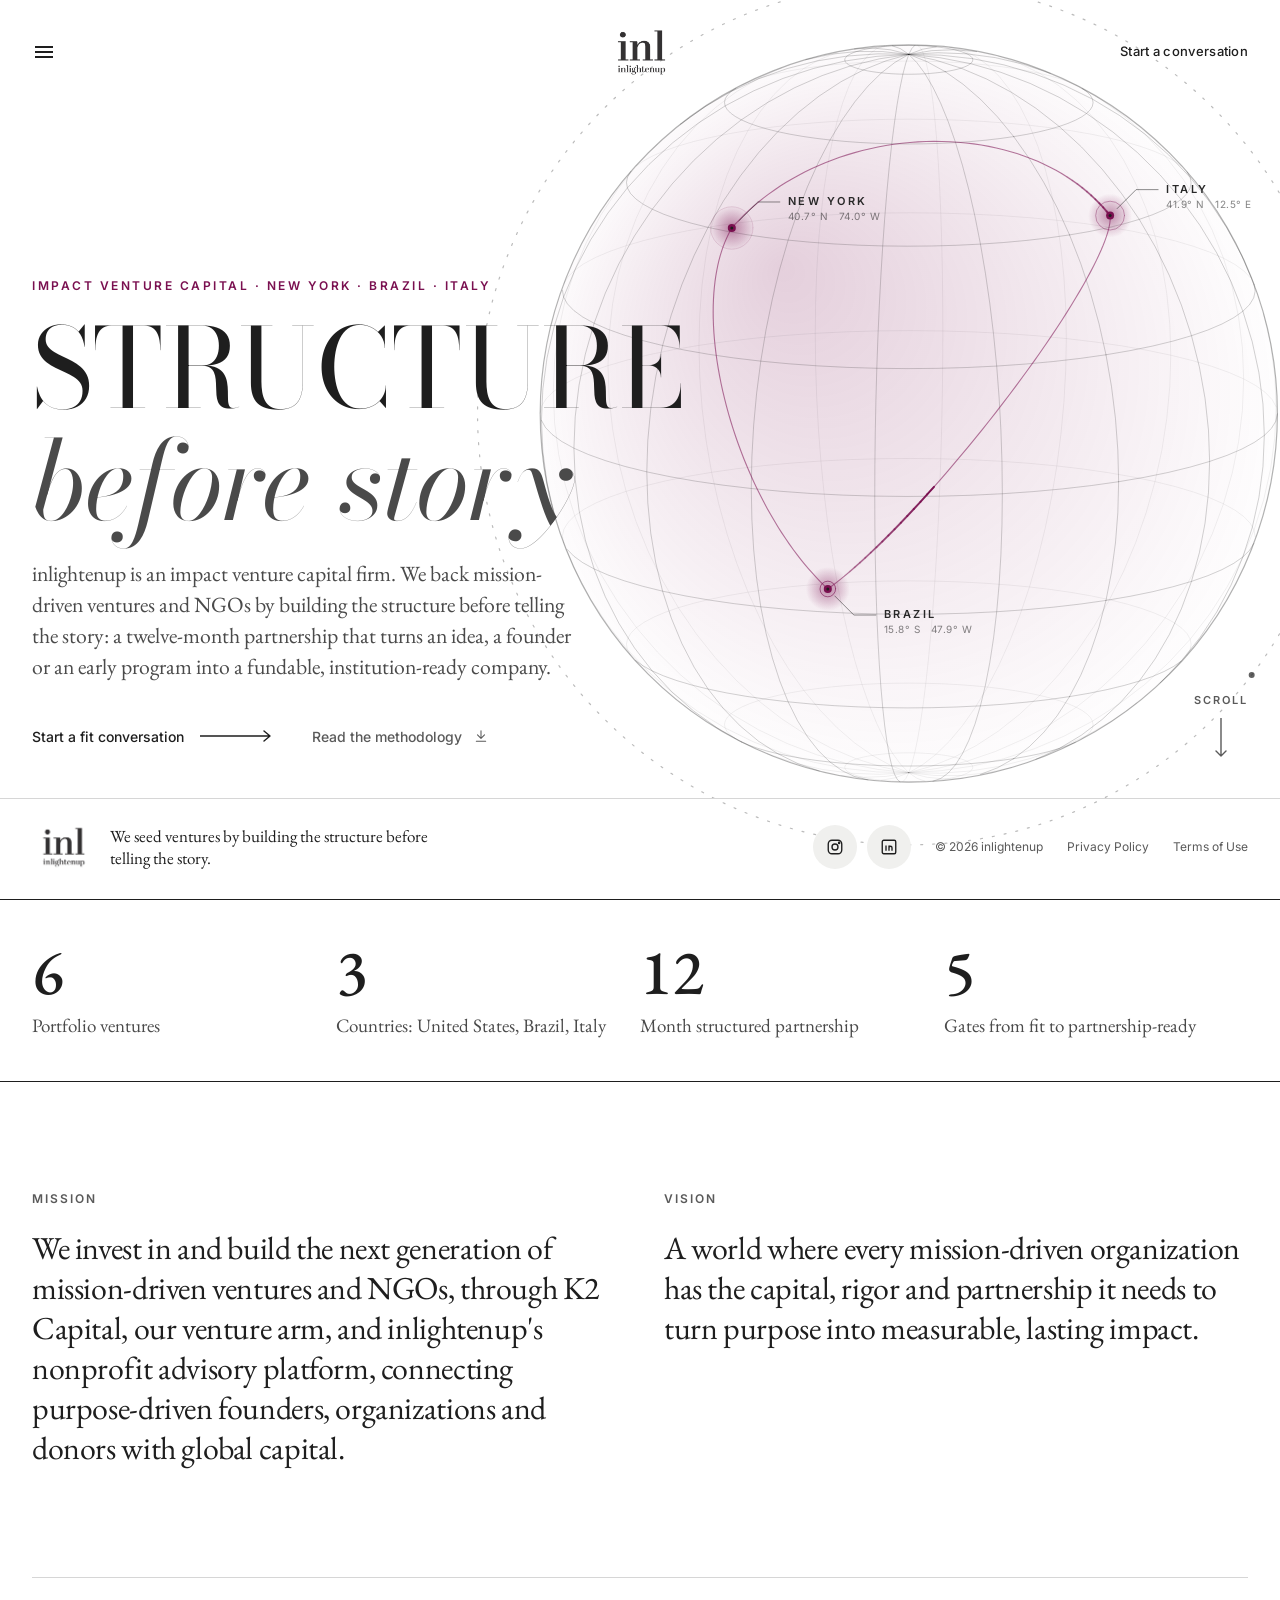
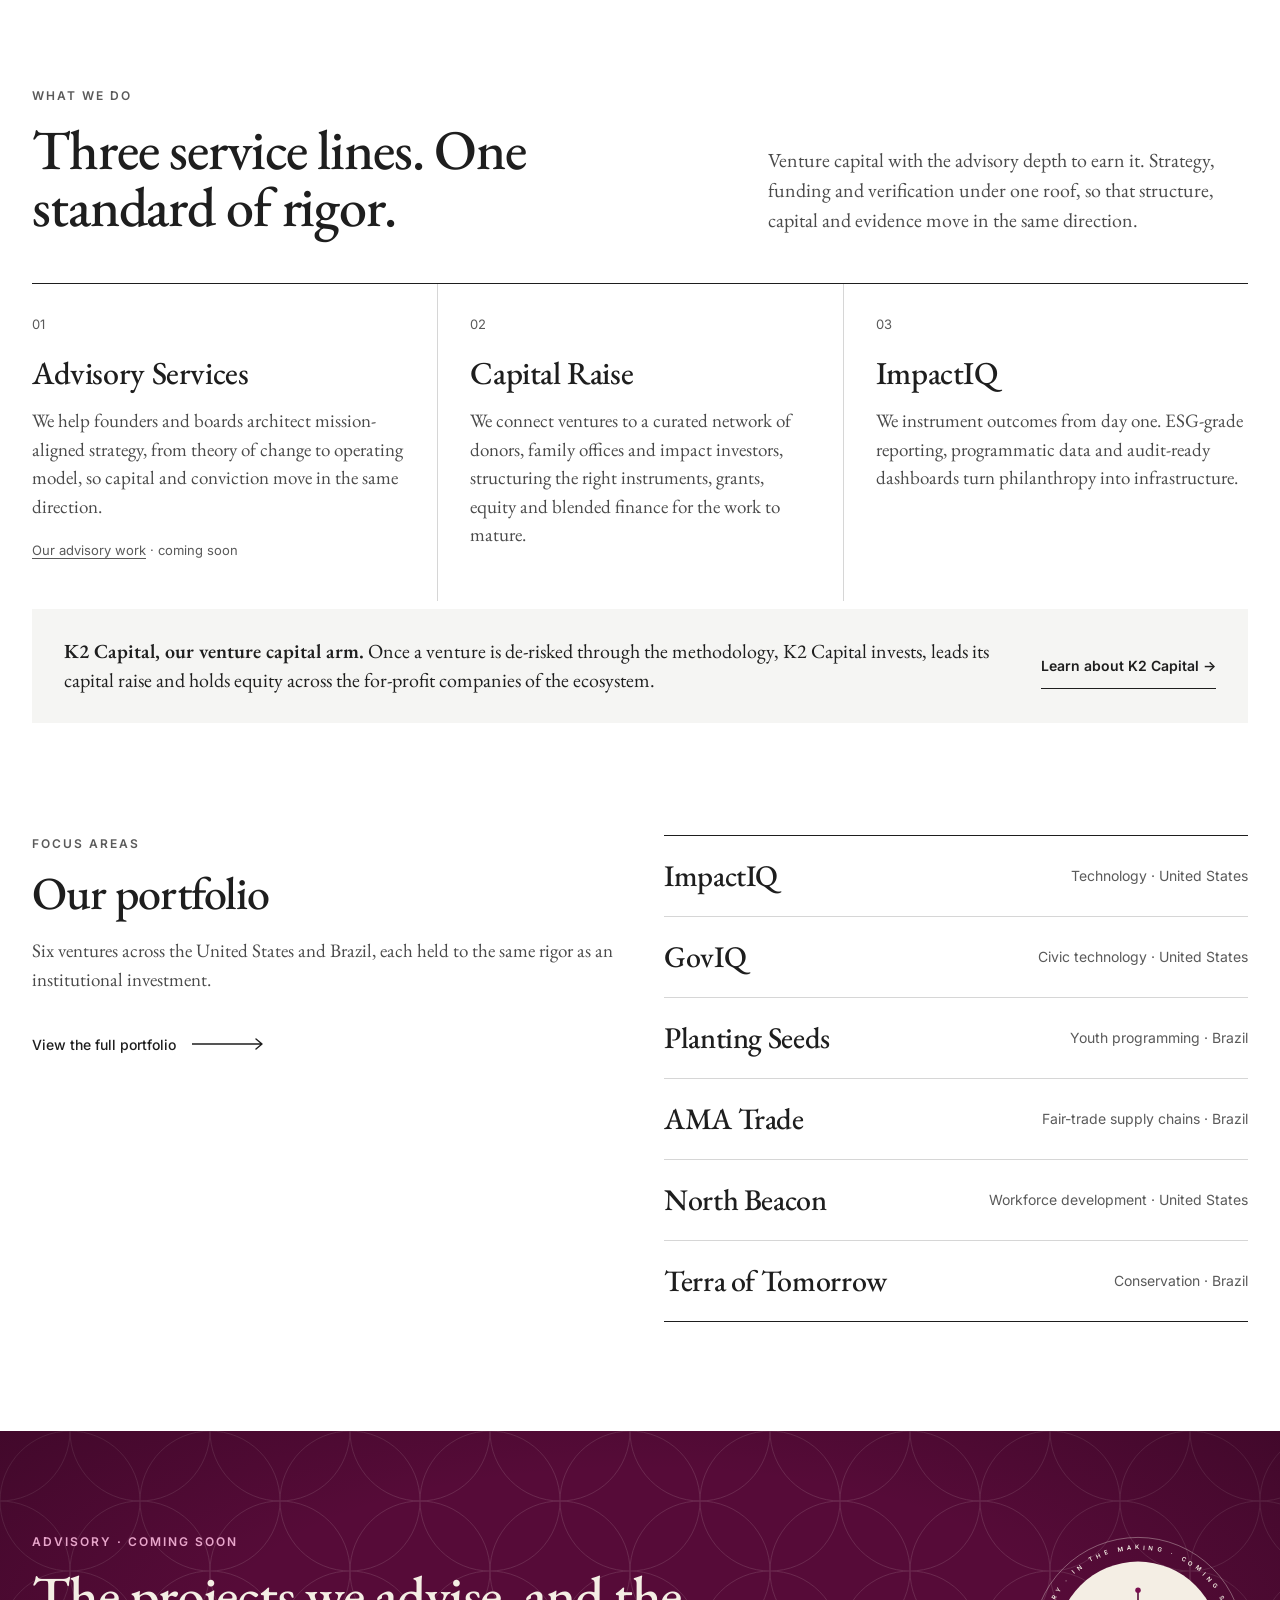
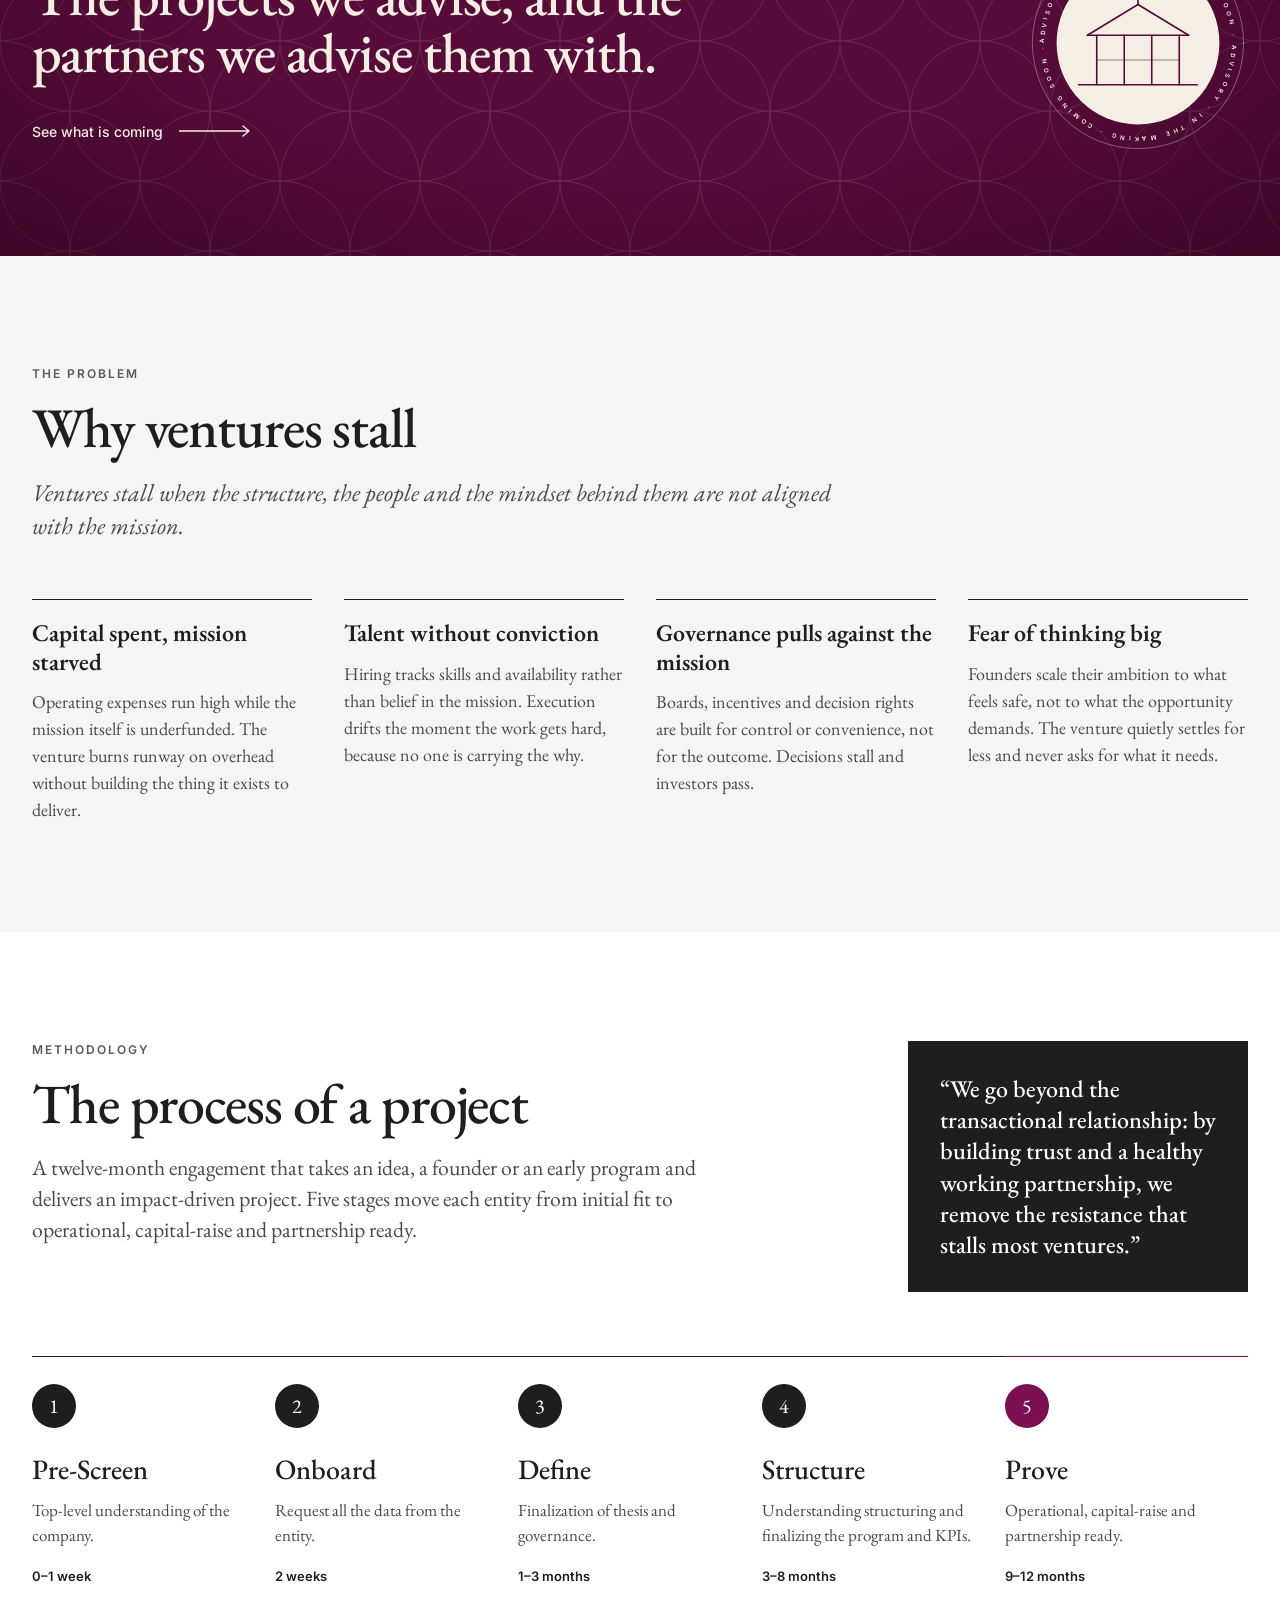
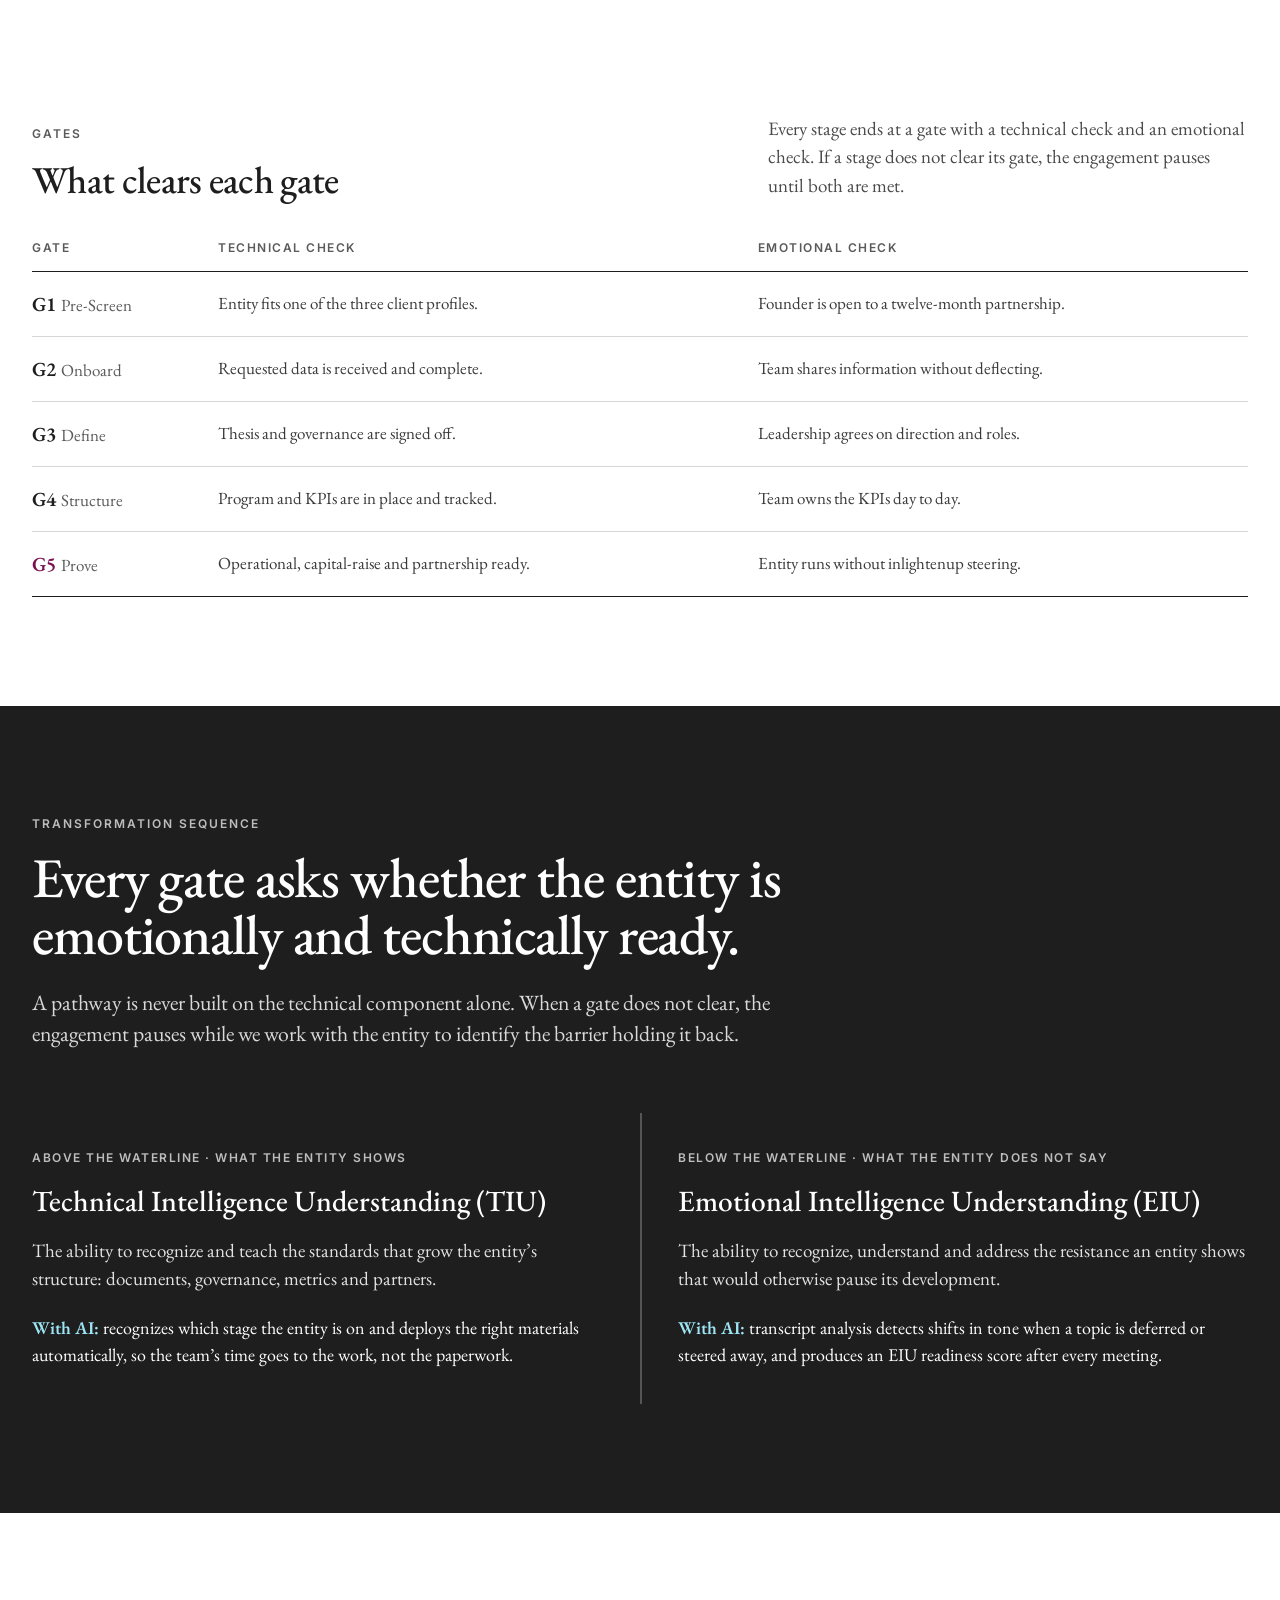
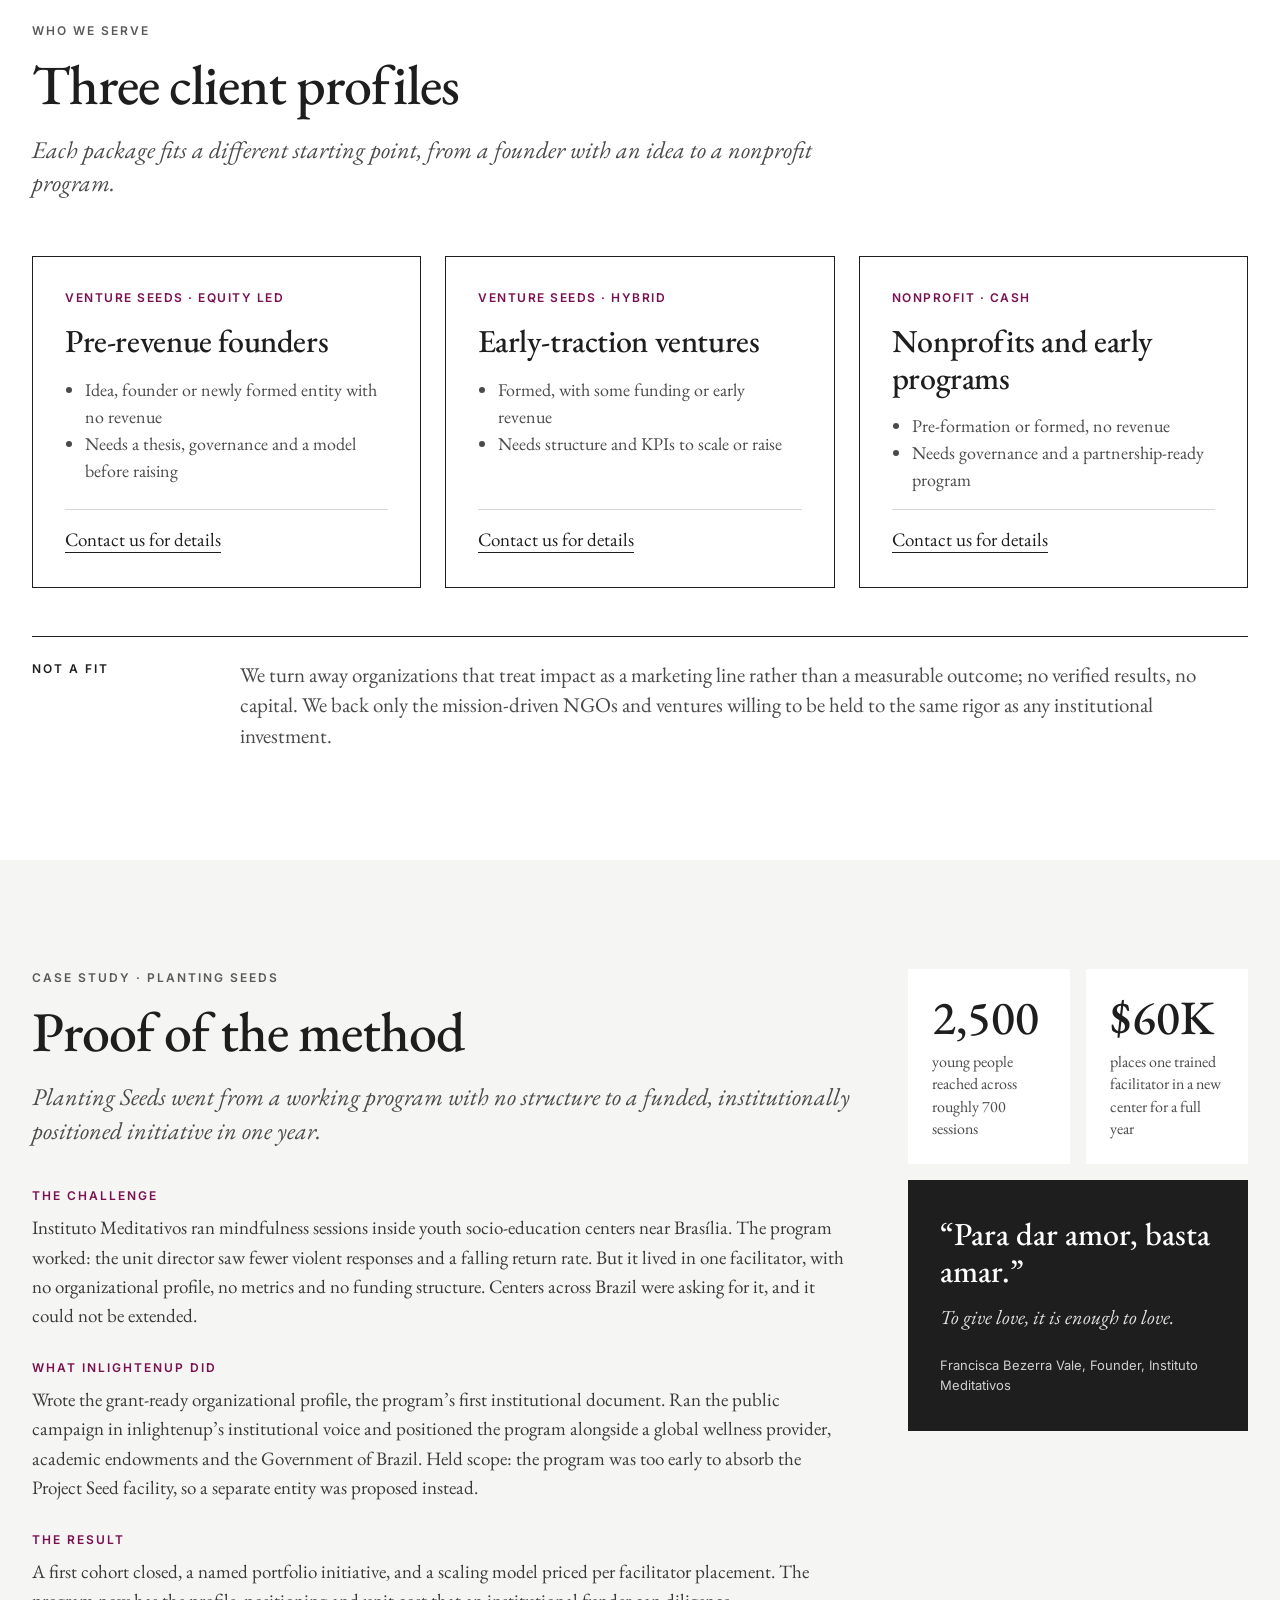
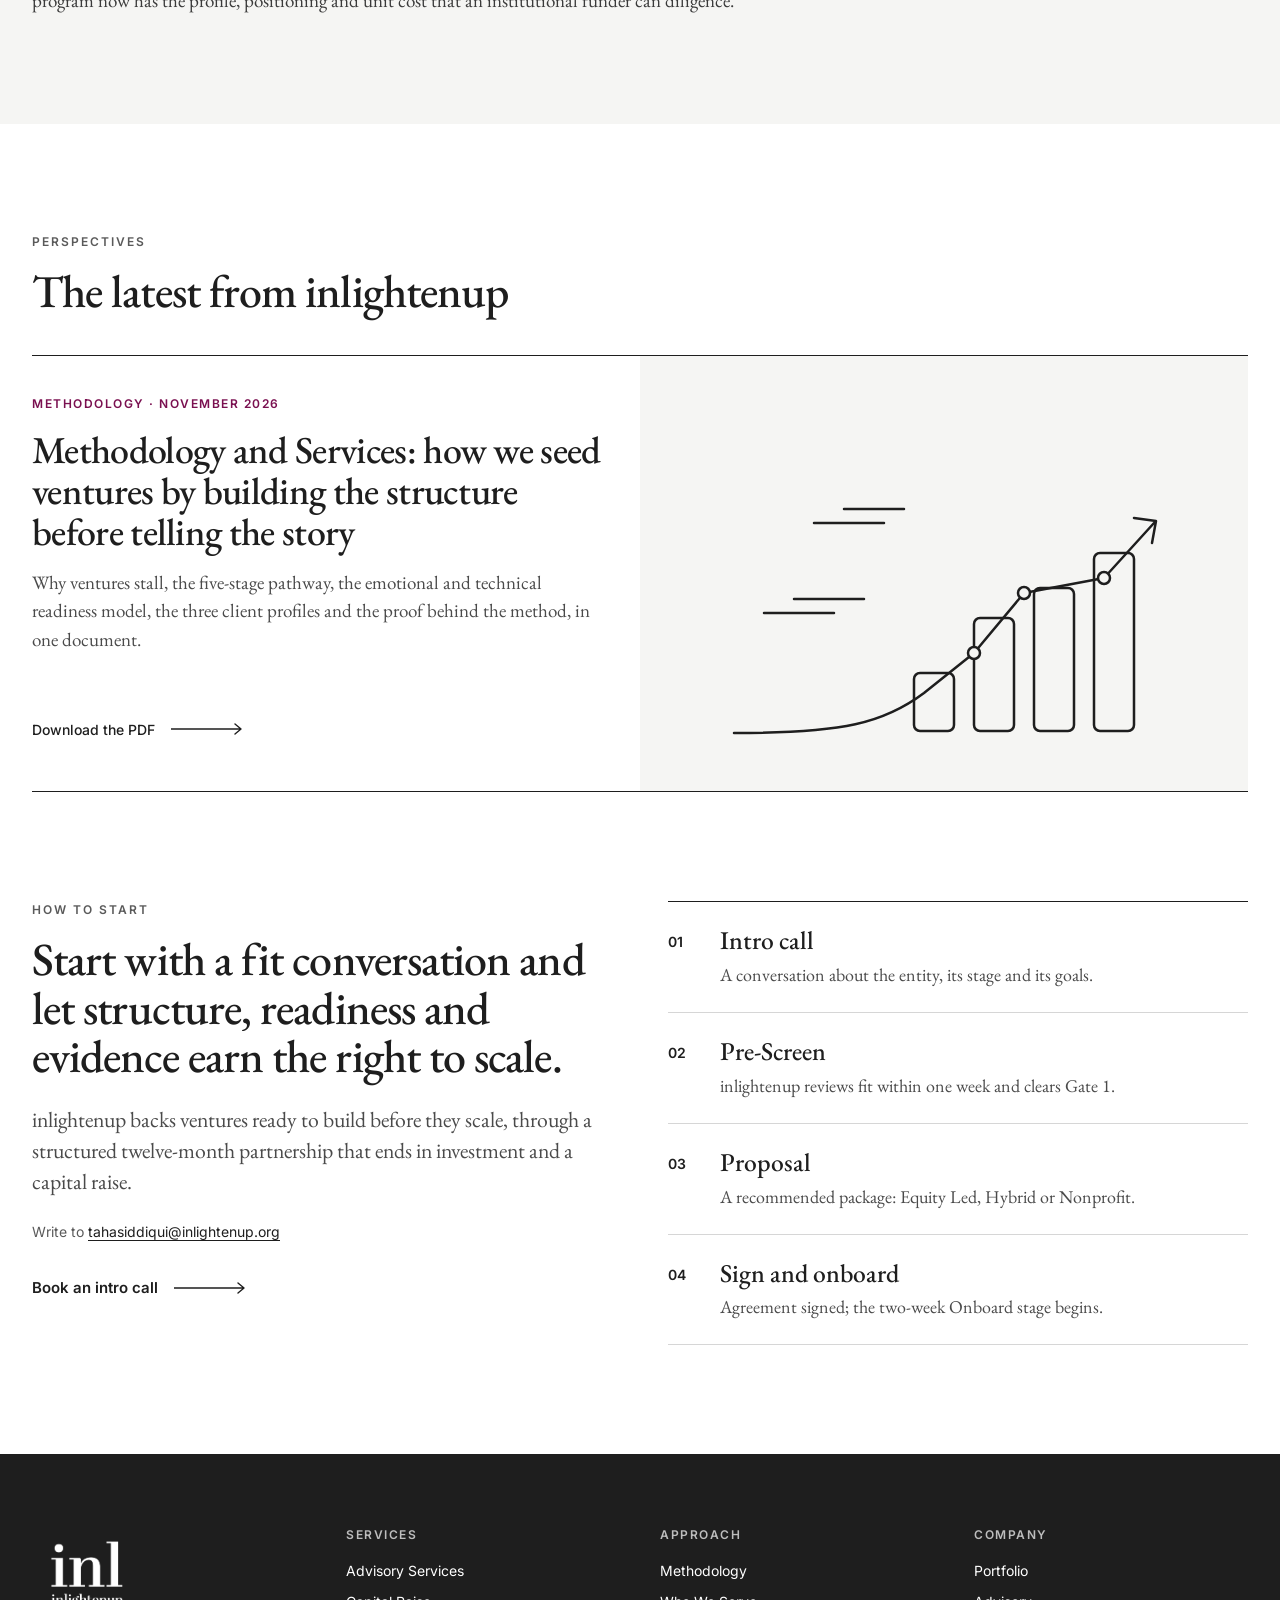
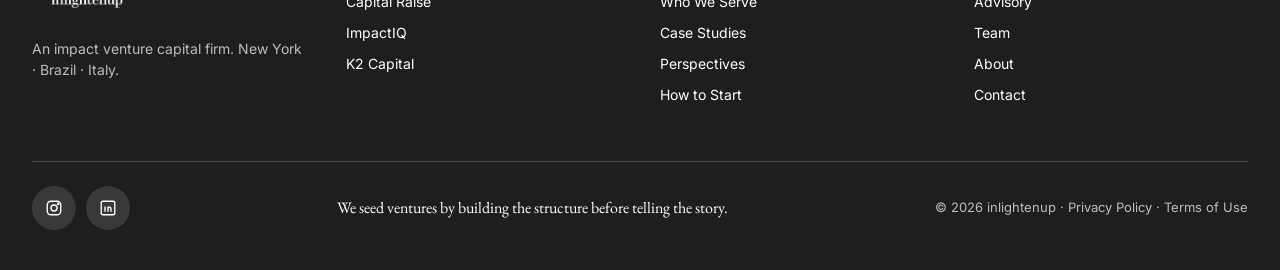
==== commit 6a7521c6: "Restore assets, add Advisory page, shared styles, motion and contact prompt - Restore the assets fol" ====
--- a/index.html
+++ b/index.html
@@ -8,393 +8,342 @@
 <meta property="og:title" content="inlightenup | Impact venture capital">
 <meta property="og:description" content="inlightenup is an impact venture capital firm. We back mission-driven ventures and NGOs by building the structure before telling the story.">
 <meta property="og:image" content="assets/logo-dark.png">
+<meta name="theme-color" content="#FFFFFF">
 <link rel="icon" type="image/png" href="assets/favicon.png">
+<link rel="preconnect" href="https://fonts.googleapis.com">
+<link rel="preconnect" href="https://fonts.gstatic.com" crossorigin>
+<link rel="stylesheet" href="https://fonts.googleapis.com/css2?family=EB+Garamond:ital,wght@0,400;0,500;0,600;0,700;1,400&amp;family=Bodoni+Moda:opsz,wght@6..96,400;6..96,500&amp;family=Inter:wght@400;500;600&amp;display=swap">
+<link rel="stylesheet" href="site.css">
+<script>document.documentElement.classList.add('js');setTimeout(function(){if(!window.__site)document.documentElement.classList.remove('js')},4000)</script>
 </head>
+<!-- White hero. For the cinematic dark hero instead, use <body class="has-dark-hero">. -->
 <body>
-<link rel="preconnect" href="https://fonts.googleapis.com">
-<link rel="stylesheet" href="https://fonts.googleapis.com/css2?family=EB+Garamond:ital,wght@0,400;0,500;0,600;0,700;1,400&amp;family=Bodoni+Moda:opsz,wght@6..96,400;6..96,500&amp;family=Inter:wght@400;500;600&amp;display=swap">
-<style>
-body{margin:0;background:#FFFFFF}
-a{color:inherit;text-decoration:none}a:hover{opacity:.75}
-
-.wrap{box-sizing:border-box}
-@media (max-width: 720px){
- .wrap{padding-left:20px!important;padding-right:20px!important}
- .wrap[style*="padding: 112px"]{padding-top:72px!important;padding-bottom:72px!important}
- .wrap[style*="padding: 96px"]{padding-top:64px!important;padding-bottom:48px!important}
- .hdr-cta{display:none!important}
- #top{height:auto!important;min-height:640px}
- #top .globe{opacity:.4}
- #top .globe text{display:none}
- #portfolio li a{flex-direction:column;gap:4px!important}
- #portfolio li a span:last-child{text-align:left!important;align-self:flex-start!important}
- a[aria-label="Scroll to content"]{display:none!important}
- h1{font-size:54px!important;letter-spacing:0!important}
- h2{font-size:36px!important;letter-spacing:-.5px!important}
- h3[style*="font-size: 3"],h3[style*="font-size: 40px"]{font-size:26px!important}
- [style*="font-size: 64px"]{font-size:44px!important}
- [style*="font-size: 56px"]{font-size:38px!important}
- [style*="font-size: 48px"]{font-size:34px!important}
- [style*="font-size: 32px"]{font-size:24px!important}
- [style*="font-size: 30px"]{font-size:22px!important}
- [style*="font-size: 26px"]{font-size:21px!important}
- [style*="font-size: 24px"]{font-size:20px!important}
- [style*="font-size: 22px"]{font-size:18px!important}
- [style*="font-size: 21px"],[style*="font-size: 20px"],[style*="font-size: 19px"]{font-size:17px!important}
- article[style*="border-right"]{border-right:0!important;padding-left:0!important;padding-right:0!important}
- article[style*="padding: 32px 0 40px 32px"]{padding-left:0!important}
- div[style*="padding: 36px 0 36px 36px"],div[style*="padding: 36px 36px 36px 0"]{padding:32px 0!important}
- blockquote[style*="padding: 32px"]{padding:24px!important}
- [style*="gap: 40px 64px"]{gap:32px!important}
- [style*="gap: 64px 48px"]{gap:48px!important}
- [style*="gap: 48px"]{gap:32px!important}
- img[style*="height: 64px"]{height:48px!important}
- nav[aria-label="Site menu"]{width:85%!important}
- #top .wrap[style*="padding: 0 32px 40px"]{padding-top:40px!important}
-}
-.globe .graticule{transform-box:fill-box;transform-origin:50% 50%;animation:spin 90s linear infinite}
-.globe .orbit{transform-box:fill-box;transform-origin:50% 50%;animation:spin 40s linear infinite reverse}
-.globe .arc{stroke-dasharray:1;stroke-dashoffset:1;animation:arcLoop 9s ease-in-out infinite}
-.globe .a1{animation-delay:0s}.globe .a2{animation-delay:3s}.globe .a3{animation-delay:6s}
-.globe .ring{transform-box:fill-box;transform-origin:50% 50%;animation:ripple 3s ease-out infinite}
-.globe .r2{animation-delay:1.5s}
-.globe .m2 .ring{animation-delay:1s}.globe .m2 .r2{animation-delay:2.5s}
-.globe .m3 .ring{animation-delay:2s}.globe .m3 .r2{animation-delay:3.5s}
-.globe .p{animation:rise 12s linear infinite;opacity:0}
-.globe .p1{animation-delay:0s}.globe .p2{animation-delay:1.5s}.globe .p3{animation-delay:3s}.globe .p4{animation-delay:4.5s}.globe .p5{animation-delay:6s}.globe .p6{animation-delay:7.5s}.globe .p7{animation-delay:9s}.globe .p8{animation-delay:10.5s}
-@keyframes spin{to{transform:rotate(360deg)}}
-@keyframes arcLoop{0%{stroke-dashoffset:1;opacity:0}8%{opacity:.9}35%{stroke-dashoffset:0;opacity:.9}60%{stroke-dashoffset:0;opacity:.9}75%{opacity:0}100%{stroke-dashoffset:0;opacity:0}}
-@keyframes ripple{0%{transform:scale(1);opacity:.8}100%{transform:scale(4);opacity:0}}
-@keyframes rise{0%{transform:translateY(0);opacity:0}10%{opacity:.7}90%{opacity:.2}100%{transform:translateY(-420px);opacity:0}}
-@media (prefers-reduced-motion: reduce){.globe *{animation:none!important}}
-</style>
-<div style="font-family: 'EB Garamond', Garamond, Georgia, serif; color: #1E1E1E; background: #FFFFFF; width: 100%; position: relative;">
-
-<section id="top" aria-label="Welcome" style="position: relative; height: 860px; overflow: hidden; background: #FFFFFF; color: #1E1E1E; border-bottom: 1px solid #1E1E1E; display: flex; flex-direction: column; justify-content: space-between;">
-
-<svg viewBox="0 0 1440 860" preserveAspectRatio="xMidYMid slice" aria-hidden="true" class="globe" style="position: absolute; inset: 0; width: 100%; height: 100%;" fill="none" stroke="#1E1E1E" stroke-width="1.2" stroke-linecap="round" stroke-linejoin="round">
-<g class="graticule" style="opacity: 0.16;">
-<circle cx="1000" cy="430" r="380"/>
-<ellipse cx="1000" cy="430" rx="380" ry="130"/>
-<ellipse cx="1000" cy="430" rx="380" ry="260"/>
-<ellipse cx="1000" cy="430" rx="380" ry="350"/>
-<ellipse cx="1000" cy="430" rx="130" ry="380"/>
-<ellipse cx="1000" cy="430" rx="260" ry="380"/>
-<ellipse cx="1000" cy="430" rx="350" ry="380"/>
-<path d="M620 430 L1380 430 M1000 50 L1000 810"/>
-</g>
-<circle cx="1000" cy="430" r="380" style="opacity: 0.28;"/>
-<g class="orbit" style="opacity: 0.35;"><circle cx="1000" cy="430" r="440" stroke-dasharray="2 10"/><circle class="sat" cx="1440" cy="430" r="4" fill="#1E1E1E" stroke="none"/></g>
-<path class="arc a1" pathLength="1" d="M846 338 Q 900 180 1150 300" stroke="#7A1050" stroke-width="1.6"/>
-<path class="arc a2" pathLength="1" d="M846 338 Q 820 520 940 560" stroke="#7A1050" stroke-width="1.6"/>
-<path class="arc a3" pathLength="1" d="M940 560 Q 1160 540 1150 300" stroke="#7A1050" stroke-width="1.6"/>
-<g class="marker m1"><circle class="ring r1" cx="846" cy="338" r="8" stroke="#7A1050"/><circle class="ring r2" cx="846" cy="338" r="8" stroke="#7A1050"/><circle cx="846" cy="338" r="6" fill="#7A1050" stroke="none"/></g>
-<g class="marker m2"><circle class="ring r1" cx="940" cy="560" r="8" stroke="#7A1050"/><circle class="ring r2" cx="940" cy="560" r="8" stroke="#7A1050"/><circle cx="940" cy="560" r="6" fill="#7A1050" stroke="none"/></g>
-<g class="marker m3"><circle class="ring r1" cx="1150" cy="300" r="8" stroke="#7A1050"/><circle class="ring r2" cx="1150" cy="300" r="8" stroke="#7A1050"/><circle cx="1150" cy="300" r="6" fill="#7A1050" stroke="none"/></g>
-<g font-family="Inter, system-ui, sans-serif" font-size="11" font-weight="600" letter-spacing="2" fill="#5A5A5A" stroke="none">
-<text x="790" y="318" text-anchor="end">NEW YORK</text>
-<text x="958" y="596">BRAZIL</text>
-<text x="1168" y="286">ITALY</text>
-</g>
-<g class="particles" fill="#7A1050" stroke="none">
-<circle class="p p1" cx="700" cy="720" r="2.5"/><circle class="p p2" cx="780" cy="760" r="2"/><circle class="p p3" cx="1080" cy="780" r="2.5"/><circle class="p p4" cx="1240" cy="700" r="2"/><circle class="p p5" cx="1320" cy="640" r="2.5"/><circle class="p p6" cx="900" cy="800" r="2"/><circle class="p p7" cx="1180" cy="760" r="2"/><circle class="p p8" cx="640" cy="640" r="2"/>
-</g>
-</svg>
-
-<header class="wrap" style="position: relative; z-index: 2; display: grid; grid-template-columns: 1fr auto 1fr; align-items: center; padding: 20px 32px; font-family: Inter, system-ui, sans-serif;">
-<button type="button" onclick="document.getElementById('menu').hidden=false" aria-label="Open menu" style="justify-self: start; width: 44px; height: 44px; display: inline-flex; align-items: center; justify-content: center; background: transparent; border: 0; color: #1E1E1E; cursor: pointer; padding: 0;"><svg width="24" height="24" viewBox="0 0 24 24" fill="none" stroke="currentColor" stroke-width="1.8" aria-hidden="true"><path d="M3 7h18M3 12h18M3 17h18"/></svg></button>
-<a href="#top" aria-label="inlightenup home" style="justify-self: center; display: flex; align-items: center;">
-<img src="assets/logo-dark.png" alt="inlightenup" style="height: 64px; width: auto; display: block;">
-</a>
-<a class="hdr-cta" href="mailto:tahasiddiqui@inlightenup.org" style="justify-self: end; font-size: 13px; font-weight: 500; color: #1E1E1E; padding: 12px 0; letter-spacing: 0.3px;">Start a conversation</a>
+
+<header class="site-header">
+<div class="wrap site-header__in">
+<button type="button" class="icon-btn" data-menu-open aria-label="Open menu" aria-controls="menu" aria-expanded="false"><svg width="24" height="24" viewBox="0 0 24 24" fill="none" stroke="currentColor" stroke-width="1.8" aria-hidden="true"><path d="M3 7h18M3 12h18M3 17h18"/></svg></button>
+<a class="site-header__logo" href="#top" aria-label="inlightenup home"><img class="logo--dark" src="assets/logo-dark.png" alt="inlightenup" width="2028" height="1828"><img class="logo--light" src="assets/logo-white.png" alt="" width="2028" height="1828"></a>
+<a class="site-header__cta" href="mailto:tahasiddiqui@inlightenup.org">Start a conversation</a>
+</div>
+<span class="progress" aria-hidden="true"></span>
 </header>
 
-<div class="wrap" style="position: relative; z-index: 2; padding: 0 32px 40px; display: flex; flex-wrap: wrap; align-items: flex-end; justify-content: space-between; gap: 24px;">
-<div style="flex: 1 1 640px; min-width: 0;">
-<p style="margin: 0 0 24px; font-family: Inter, system-ui, sans-serif; font-size: 12px; font-weight: 600; letter-spacing: 2.5px; text-transform: uppercase; color: #7A1050;">Impact venture capital · New York · Brazil · Italy</p>
-<h1 style="margin: 0; font-family: 'Bodoni Moda', 'EB Garamond', Georgia, serif; font-weight: 400; font-size: 120px; line-height: 0.9; letter-spacing: 1px; text-transform: uppercase; color: #1E1E1E;">Structure<br><span style="font-style: italic; font-weight: 400; text-transform: none; letter-spacing: -1px; color: #4A4A4A;">before story</span></h1>
-<p style="margin: 28px 0 0; max-width: 560px; font-size: 22px; line-height: 1.4; color: #4A4A4A;">inlightenup is an impact venture capital firm. We back mission-driven ventures and NGOs by building the structure before telling the story: a twelve-month partnership that turns an idea, a founder or an early program into a fundable, institution-ready company.</p>
-<div style="margin-top: 32px; display: flex; flex-wrap: wrap; gap: 16px 40px; font-family: Inter, system-ui, sans-serif; font-size: 14px; font-weight: 500;">
-<a href="#start" style="display: inline-flex; align-items: center; gap: 16px; min-height: 44px; color: #1E1E1E;">Start a fit conversation<svg width="72" height="12" viewBox="0 0 72 12" fill="none" stroke="currentColor" stroke-width="1.4" stroke-linecap="round" stroke-linejoin="round" aria-hidden="true"><path d="M0 6h70M64 1l6 5-6 5"/></svg></a>
-<a href="assets/inlightenup-methodology-2026.pdf" style="display: inline-flex; align-items: center; gap: 12px; min-height: 44px; color: #5A5A5A;">Read the methodology<svg width="14" height="14" viewBox="0 0 24 24" fill="none" stroke="currentColor" stroke-width="1.8" stroke-linecap="round" stroke-linejoin="round" aria-hidden="true"><path d="M12 3v13M6 10l6 6 6-6M4 21h16"/></svg></a>
-</div>
-</div>
-<a href="#glance" aria-label="Scroll to content" style="flex-shrink: 0; display: inline-flex; flex-direction: column; align-items: center; gap: 10px; min-width: 44px; min-height: 44px; font-family: Inter, system-ui, sans-serif; font-size: 11px; font-weight: 600; letter-spacing: 2px; text-transform: uppercase; color: #5A5A5A;">Scroll<svg width="12" height="40" viewBox="0 0 12 40" fill="none" stroke="currentColor" stroke-width="1.4" stroke-linecap="round" stroke-linejoin="round" aria-hidden="true"><path d="M6 0v38M1 33l5 5 5-5"/></svg></a>
-</div>
-
-<footer class="wrap" style="position: relative; z-index: 2; border-top: 1px solid #D6D6D6; padding: 20px 32px 24px; display: flex; flex-wrap: wrap; align-items: center; justify-content: space-between; gap: 16px 32px; font-family: Inter, system-ui, sans-serif;">
-<div style="display: flex; align-items: center; gap: 16px;">
-<img src="assets/logo-dark.png" alt="inlightenup" style="height: 56px; width: auto; display: block;">
-<p style="margin: 0; font-family: 'EB Garamond', Garamond, Georgia, serif; font-size: 17px; line-height: 1.3; max-width: 360px;">We seed ventures by building the structure before telling the story.</p>
-</div>
-<div style="display: flex; flex-wrap: wrap; align-items: center; gap: 12px 24px; font-size: 12px; color: #5A5A5A;">
-<div style="display: flex; gap: 10px;">
-<a href="https://www.instagram.com/inlightenup/" aria-label="inlightenup on Instagram" style="width: 44px; height: 44px; border-radius: 50%; background: #F0F0EE; display: inline-flex; align-items: center; justify-content: center; color: #1E1E1E;"><svg width="18" height="18" viewBox="0 0 24 24" fill="none" stroke="currentColor" stroke-width="1.8" aria-hidden="true"><rect x="3" y="3" width="18" height="18" rx="5"/><circle cx="12" cy="12" r="4"/><circle cx="17.5" cy="6.5" r="0.8"/></svg></a>
-<a href="https://www.linkedin.com/company/inlightenup/" aria-label="inlightenup on LinkedIn" style="width: 44px; height: 44px; border-radius: 50%; background: #F0F0EE; display: inline-flex; align-items: center; justify-content: center; color: #1E1E1E;"><svg width="18" height="18" viewBox="0 0 24 24" fill="none" stroke="currentColor" stroke-width="1.8" aria-hidden="true"><rect x="3" y="3" width="18" height="18" rx="2"/><path d="M8 10v7M8 7v.01M12 17v-4a2 2 0 0 1 4 0v4M12 10v7"/></svg></a>
+<main>
+
+<!-- ============ HERO ============ -->
+<section id="top" class="hero" aria-label="Welcome">
+
+<!-- The globe is drawn by site.js. Its three locations are listed at the top of that file. -->
+<canvas class="globe" aria-hidden="true"></canvas>
+
+<div class="wrap hero__body">
+<div class="hero__copy">
+<p class="eyebrow eyebrow--accent fade-in">Impact venture capital · New York · Brazil · Italy</p>
+<h1 class="display"><span class="mask"><span style="--d:150ms">Structure</span></span><span class="mask"><span style="--d:300ms"><em>before story</em></span></span></h1>
+<p class="lead fade-in" style="--d:600ms">inlightenup is an impact venture capital firm. We back mission-driven ventures and NGOs by building the structure before telling the story: a twelve-month partnership that turns an idea, a founder or an early program into a fundable, institution-ready company.</p>
+<div class="hero__links fade-in" style="--d:750ms">
+<a class="arrow-link" href="#start">Start a fit conversation<svg width="72" height="12" viewBox="0 0 72 12" fill="none" stroke="currentColor" stroke-width="1.4" stroke-linecap="round" stroke-linejoin="round" aria-hidden="true"><path d="M0 6h70M64 1l6 5-6 5"/></svg></a>
+<a class="arrow-link arrow-link--quiet" href="assets/inlightenup-methodology-2026.pdf">Read the methodology<svg width="14" height="14" viewBox="0 0 24 24" fill="none" stroke="currentColor" stroke-width="1.8" stroke-linecap="round" stroke-linejoin="round" aria-hidden="true"><path d="M12 3v13M6 10l6 6 6-6M4 21h16"/></svg></a>
+</div>
+</div>
+<a class="hero__scroll fade-in" style="--d:900ms" href="#glance" aria-label="Scroll to content">Scroll<svg width="12" height="40" viewBox="0 0 12 40" fill="none" stroke="currentColor" stroke-width="1.4" stroke-linecap="round" stroke-linejoin="round" aria-hidden="true"><path d="M6 0v38M1 33l5 5 5-5"/></svg></a>
+</div>
+
+<div class="wrap hero__strip fade-in" style="--d:900ms">
+<div class="hero__strip-brand">
+<img class="logo--dark" src="assets/logo-dark.png" alt="" width="2028" height="1828"><img class="logo--light" src="assets/logo-white.png" alt="" width="2028" height="1828">
+<p>We seed ventures by building the structure before telling the story.</p>
+</div>
+<div class="hero__strip-meta">
+<div class="social">
+<a href="https://www.instagram.com/inlightenup/" aria-label="inlightenup on Instagram"><svg width="18" height="18" viewBox="0 0 24 24" fill="none" stroke="currentColor" stroke-width="1.8" aria-hidden="true"><rect x="3" y="3" width="18" height="18" rx="5"/><circle cx="12" cy="12" r="4"/><circle cx="17.5" cy="6.5" r="0.8"/></svg></a>
+<a href="https://www.linkedin.com/company/inlightenup/" aria-label="inlightenup on LinkedIn"><svg width="18" height="18" viewBox="0 0 24 24" fill="none" stroke="currentColor" stroke-width="1.8" aria-hidden="true"><rect x="3" y="3" width="18" height="18" rx="2"/><path d="M8 10v7M8 7v.01M12 17v-4a2 2 0 0 1 4 0v4M12 10v7"/></svg></a>
 </div>
 <span>© 2026 inlightenup</span>
 <a href="#top">Privacy Policy</a>
 <a href="#top">Terms of Use</a>
 </div>
-</footer>
-
-<div id="menu" hidden>
-<div style="position: absolute; inset: 0; z-index: 5; display: flex;">
-<nav aria-label="Site menu" style="width: 320px; max-width: 85%; background: #FFFFFF; color: #1E1E1E; border-right: 1px solid #1E1E1E; padding: 24px 24px 32px; display: flex; flex-direction: column; box-sizing: border-box;">
-<button type="button" onclick="document.getElementById('menu').hidden=true" aria-label="Close menu" style="align-self: flex-end; width: 44px; height: 44px; background: transparent; border: 0; color: #1E1E1E; cursor: pointer; padding: 0; display: inline-flex; align-items: center; justify-content: center;"><svg width="22" height="22" viewBox="0 0 24 24" fill="none" stroke="currentColor" stroke-width="1.8" aria-hidden="true"><path d="M5 5l14 14M19 5L5 19"/></svg></button>
-<ul style="list-style: none; margin: 24px 0 0; padding: 0; display: flex; flex-direction: column; font-size: 26px; font-weight: 400; flex-grow: 1;">
-<li><a href="#services" onclick="document.getElementById('menu').hidden=true" style="display: block; padding: 14px 0;">Services</a></li>
-<li><a href="#methodology" onclick="document.getElementById('menu').hidden=true" style="display: block; padding: 14px 0;">Methodology</a></li>
-<li><a href="portfolio.html" style="display: block; padding: 14px 0;">Portfolio</a></li>
-<li><a href="#clients" onclick="document.getElementById('menu').hidden=true" style="display: block; padding: 14px 0;">Who We Serve</a></li>
-<li><a href="#proof" onclick="document.getElementById('menu').hidden=true" style="display: block; padding: 14px 0;">Proof</a></li>
-<li><a href="#perspectives" onclick="document.getElementById('menu').hidden=true" style="display: block; padding: 14px 0;">Perspectives</a></li>
-<li><a href="team.html" style="display: block; padding: 14px 0;">Team</a></li>
-<li><a href="#start" onclick="document.getElementById('menu').hidden=true" style="display: block; padding: 14px 0;">Company</a></li>
+</div>
+</section>
+
+<!-- ============ AT A GLANCE ============ -->
+<section id="glance" class="glance" aria-label="At a glance">
+<div class="wrap glance__grid">
+<div class="stat reveal"><div class="stat__num" data-count>6</div><div class="stat__label">Portfolio ventures</div></div>
+<div class="stat reveal"><div class="stat__num" data-count>3</div><div class="stat__label">Countries: United States, Brazil, Italy</div></div>
+<div class="stat reveal"><div class="stat__num" data-count>12</div><div class="stat__label">Month structured partnership</div></div>
+<div class="stat reveal"><div class="stat__num" data-count>5</div><div class="stat__label">Gates from fit to partnership-ready</div></div>
+</div>
+</section>
+
+<!-- ============ MISSION AND VISION ============ -->
+<section class="wrap mission" aria-label="Mission and vision">
+<div class="cols">
+<div class="reveal">
+<p class="eyebrow">Mission</p>
+<p class="statement">We invest in and build the next generation of mission-driven ventures and NGOs, through K2 Capital, our venture arm, and inlightenup's nonprofit advisory platform, connecting purpose-driven founders, organizations and donors with global capital.</p>
+</div>
+<div class="reveal">
+<p class="eyebrow">Vision</p>
+<p class="statement">A world where every mission-driven organization has the capital, rigor and partnership it needs to turn purpose into measurable, lasting impact.</p>
+</div>
+</div>
+</section>
+
+<!-- ============ SERVICES ============ -->
+<section id="services" class="wrap services">
+<div class="split section-head">
+<div class="grow reveal">
+<p class="eyebrow">What we do</p>
+<h2 class="h-xl">Three service lines. One standard of rigor.</h2>
+</div>
+<p class="side body reveal" style="font-size: 20px;">Venture capital with the advisory depth to earn it. Strategy, funding and verification under one roof, so that structure, capital and evidence move in the same direction.</p>
+</div>
+<div class="services__grid line">
+<article class="service">
+<p class="service__num">01</p>
+<h3 class="h-sm">Advisory Services</h3>
+<p class="body">We help founders and boards architect mission-aligned strategy, from theory of change to operating model, so capital and conviction move in the same direction.</p>
+<p class="note" style="margin-top: 20px;"><a class="u-link" href="advisory.html">Our advisory work</a> · coming soon</p>
+</article>
+<article class="service">
+<p class="service__num">02</p>
+<h3 class="h-sm">Capital Raise</h3>
+<p class="body">We connect ventures to a curated network of donors, family offices and impact investors, structuring the right instruments, grants, equity and blended finance for the work to mature.</p>
+</article>
+<article class="service">
+<p class="service__num">03</p>
+<h3 class="h-sm">ImpactIQ</h3>
+<p class="body">We instrument outcomes from day one. ESG-grade reporting, programmatic data and audit-ready dashboards turn philanthropy into infrastructure.</p>
+</article>
+</div>
+<div class="callout reveal">
+<p><strong>K2 Capital, our venture capital arm.</strong> Once a venture is de-risked through the methodology, K2 Capital invests, leads its capital raise and holds equity across the for-profit companies of the ecosystem.</p>
+<a class="u-link" href="#start">Learn about K2 Capital →</a>
+</div>
+</section>
+
+<!-- ============ PORTFOLIO ============ -->
+<section id="portfolio" class="wrap home-portfolio">
+<div class="cols">
+<div class="reveal">
+<p class="eyebrow">Focus areas</p>
+<h2 class="h-lg">Our portfolio</h2>
+<p class="body">Six ventures across the United States and Brazil, each held to the same rigor as an institutional investment.</p>
+<a class="arrow-link" href="portfolio.html">View the full portfolio<svg width="72" height="12" viewBox="0 0 72 12" fill="none" stroke="currentColor" stroke-width="1.4" stroke-linecap="round" stroke-linejoin="round" aria-hidden="true"><path d="M0 6h70M64 1l6 5-6 5"/></svg></a>
+</div>
+<ul class="index-list">
+<li class="line"><a href="portfolio.html#impactiq"><span class="index-list__name">ImpactIQ</span><span class="index-list__meta">Technology · United States</span></a></li>
+<li class="line line--soft"><a href="portfolio.html#goviq"><span class="index-list__name">GovIQ</span><span class="index-list__meta">Civic technology · United States</span></a></li>
+<li class="line line--soft"><a href="portfolio.html#planting-seeds"><span class="index-list__name">Planting Seeds</span><span class="index-list__meta">Youth programming · Brazil</span></a></li>
+<li class="line line--soft"><a href="portfolio.html#ama-trade"><span class="index-list__name">AMA Trade</span><span class="index-list__meta">Fair-trade supply chains · Brazil</span></a></li>
+<li class="line line--soft"><a href="portfolio.html#north-beacon"><span class="index-list__name">North Beacon</span><span class="index-list__meta">Workforce development · United States</span></a></li>
+<li class="line line--soft"><a href="portfolio.html#terra-of-tomorrow"><span class="index-list__name">Terra of Tomorrow</span><span class="index-list__meta">Conservation · Brazil</span></a></li>
 </ul>
-<div style="display: flex; gap: 10px;">
-<a href="https://www.instagram.com/inlightenup/" aria-label="inlightenup on Instagram" style="width: 44px; height: 44px; border-radius: 50%; border: 1px solid #1E1E1E; display: inline-flex; align-items: center; justify-content: center;"><svg width="18" height="18" viewBox="0 0 24 24" fill="none" stroke="currentColor" stroke-width="1.8" aria-hidden="true"><rect x="3" y="3" width="18" height="18" rx="5"/><circle cx="12" cy="12" r="4"/><circle cx="17.5" cy="6.5" r="0.8"/></svg></a>
-<a href="https://www.linkedin.com/company/inlightenup/" aria-label="inlightenup on LinkedIn" style="width: 44px; height: 44px; border-radius: 50%; border: 1px solid #1E1E1E; display: inline-flex; align-items: center; justify-content: center;"><svg width="18" height="18" viewBox="0 0 24 24" fill="none" stroke="currentColor" stroke-width="1.8" aria-hidden="true"><rect x="3" y="3" width="18" height="18" rx="2"/><path d="M8 10v7M8 7v.01M12 17v-4a2 2 0 0 1 4 0v4M12 10v7"/></svg></a>
-</div>
-</nav>
-<button type="button" onclick="document.getElementById('menu').hidden=true" aria-label="Close menu" style="flex-grow: 1; background: rgba(30,30,30,0.3); border: 0; cursor: pointer;"></button>
-</div>
-</div>
-</section>
-
-<section id="glance" aria-label="At a glance" style="border-bottom: 1px solid #1E1E1E;">
-<div class="wrap" style="max-width: 1280px; margin: 0 auto; padding: 0 32px; display: grid; grid-template-columns: repeat(auto-fit, minmax(220px, 1fr));">
-<div style="padding: 40px 24px 40px 0;"><div style="font-size: 64px; font-weight: 500; line-height: 1;">6</div><div style="margin-top: 8px; font-size: 19px; color: #4A4A4A;">Portfolio ventures</div></div>
-<div style="padding: 40px 24px 40px 0;"><div style="font-size: 64px; font-weight: 500; line-height: 1;">3</div><div style="margin-top: 8px; font-size: 19px; color: #4A4A4A;">Countries: United States, Brazil, Italy</div></div>
-<div style="padding: 40px 24px 40px 0;"><div style="font-size: 64px; font-weight: 500; line-height: 1;">12</div><div style="margin-top: 8px; font-size: 19px; color: #4A4A4A;">Month structured partnership</div></div>
-<div style="padding: 40px 24px 40px 0;"><div style="font-size: 64px; font-weight: 500; line-height: 1;">5</div><div style="margin-top: 8px; font-size: 19px; color: #4A4A4A;">Gates from fit to partnership-ready</div></div>
-</div>
-</section>
-
-<section aria-label="Mission and vision" class="wrap" style="max-width: 1280px; margin: 0 auto; padding: 112px 32px 0;">
-<div style="display: grid; grid-template-columns: repeat(auto-fit, minmax(300px, 1fr)); gap: 48px; padding-bottom: 112px; border-bottom: 1px solid #D6D6D6;">
-<div>
-<p style="margin: 0 0 20px; font-family: Inter, system-ui, sans-serif; font-size: 12px; font-weight: 600; letter-spacing: 2px; text-transform: uppercase; color: #5A5A5A;">Mission</p>
-<p style="margin: 0; font-size: 32px; line-height: 1.25; font-weight: 400; letter-spacing: -0.5px;">We invest in and build the next generation of mission-driven ventures and NGOs, through K2 Capital, our venture arm, and inlightenup's nonprofit advisory platform, connecting purpose-driven founders, organizations and donors with global capital.</p>
-</div>
-<div>
-<p style="margin: 0 0 20px; font-family: Inter, system-ui, sans-serif; font-size: 12px; font-weight: 600; letter-spacing: 2px; text-transform: uppercase; color: #5A5A5A;">Vision</p>
-<p style="margin: 0; font-size: 32px; line-height: 1.25; font-weight: 400; letter-spacing: -0.5px;">A world where every mission-driven organization has the capital, rigor and partnership it needs to turn purpose into measurable, lasting impact.</p>
-</div>
-</div>
-</section>
-
-<section id="services" class="wrap" style="max-width: 1280px; margin: 0 auto; padding: 112px 32px 48px;">
-<div style="display: flex; flex-wrap: wrap; justify-content: space-between; align-items: flex-end; gap: 24px; margin-bottom: 48px;">
-<div style="flex: 1 1 520px;">
-<p style="margin: 0 0 16px; font-family: Inter, system-ui, sans-serif; font-size: 12px; font-weight: 600; letter-spacing: 2px; text-transform: uppercase; color: #5A5A5A;">What we do</p>
-<h2 style="margin: 0; font-size: 56px; line-height: 1.02; font-weight: 500; letter-spacing: -1.2px;">Three service lines. One standard of rigor.</h2>
-</div>
-<p style="margin: 0; flex: 1 1 380px; max-width: 460px; font-size: 20px; line-height: 1.45; color: #4A4A4A;">Venture capital with the advisory depth to earn it. Strategy, funding and verification under one roof, so that structure, capital and evidence move in the same direction.</p>
-</div>
-<div style="display: grid; grid-template-columns: repeat(auto-fit, minmax(280px, 1fr)); border-top: 1px solid #1E1E1E;">
-<article style="padding: 32px 32px 40px 0; border-right: 1px solid #D6D6D6;">
-<p style="margin: 0 0 20px; font-family: Inter, system-ui, sans-serif; font-size: 13px; color: #5A5A5A;">01</p>
-<h3 style="margin: 0 0 16px; font-size: 34px; font-weight: 500; letter-spacing: -0.5px;">Advisory Services</h3>
-<p style="margin: 0; font-size: 19px; line-height: 1.5; color: #4A4A4A;">We help founders and boards architect mission-aligned strategy, from theory of change to operating model, so capital and conviction move in the same direction.</p>
-</article>
-<article style="padding: 32px 32px 40px 32px; border-right: 1px solid #D6D6D6;">
-<p style="margin: 0 0 20px; font-family: Inter, system-ui, sans-serif; font-size: 13px; color: #5A5A5A;">02</p>
-<h3 style="margin: 0 0 16px; font-size: 34px; font-weight: 500; letter-spacing: -0.5px;">Capital Raise</h3>
-<p style="margin: 0; font-size: 19px; line-height: 1.5; color: #4A4A4A;">We connect ventures to a curated network of donors, family offices and impact investors, structuring the right instruments, grants, equity and blended finance for the work to mature.</p>
-</article>
-<article style="padding: 32px 0 40px 32px;">
-<p style="margin: 0 0 20px; font-family: Inter, system-ui, sans-serif; font-size: 13px; color: #5A5A5A;">03</p>
-<h3 style="margin: 0 0 16px; font-size: 34px; font-weight: 500; letter-spacing: -0.5px;">ImpactIQ</h3>
-<p style="margin: 0; font-size: 19px; line-height: 1.5; color: #4A4A4A;">We instrument outcomes from day one. ESG-grade reporting, programmatic data and audit-ready dashboards turn philanthropy into infrastructure.</p>
-</article>
-</div>
-<div style="margin-top: 8px; padding: 28px 32px; background: #F5F5F3; display: flex; flex-wrap: wrap; gap: 16px 32px; align-items: center; justify-content: space-between;">
-<p style="margin: 0; flex: 1 1 520px; font-size: 20px; line-height: 1.45;"><strong style="font-weight: 600;">K2 Capital, our venture capital arm.</strong> Once a venture is de-risked through the methodology, K2 Capital invests, leads its capital raise and holds equity across the for-profit companies of the ecosystem.</p>
-<a href="#start" style="font-family: Inter, system-ui, sans-serif; font-size: 14px; font-weight: 600; border-bottom: 1px solid #1E1E1E; padding: 12px 0;">Learn about K2 Capital →</a>
-</div>
-</section>
-
-<section id="portfolio" class="wrap" style="max-width: 1280px; margin: 0 auto; padding: 64px 32px 112px;">
-<div style="display: grid; grid-template-columns: repeat(auto-fit, minmax(300px, 1fr)); gap: 48px;">
-<div>
-<p style="margin: 0 0 16px; font-family: Inter, system-ui, sans-serif; font-size: 12px; font-weight: 600; letter-spacing: 2px; text-transform: uppercase; color: #5A5A5A;">Focus areas</p>
-<h2 style="margin: 0; font-size: 44px; line-height: 1.05; font-weight: 500; letter-spacing: -1px;">Our portfolio</h2>
-<p style="margin: 20px 0 28px; font-size: 19px; line-height: 1.5; color: #4A4A4A;">Six ventures across the United States and Brazil, each held to the same rigor as an institutional investment.</p>
-<a href="portfolio.html" style="display: inline-flex; align-items: center; gap: 16px; min-height: 44px; font-family: Inter, system-ui, sans-serif; font-size: 14px; font-weight: 500; color: #1E1E1E;">View the full portfolio<svg width="72" height="12" viewBox="0 0 72 12" fill="none" stroke="currentColor" stroke-width="1.4" stroke-linecap="round" stroke-linejoin="round" aria-hidden="true"><path d="M0 6h70M64 1l6 5-6 5"/></svg></a>
-</div>
-<ul style="list-style: none; margin: 0; padding: 0; font-size: 30px; font-weight: 500; letter-spacing: -0.4px;">
-<li style="border-top: 1px solid #1E1E1E;"><a href="portfolio.html#impactiq" style="padding: 18px 0; display: flex; justify-content: space-between; gap: 16px;"><span>ImpactIQ</span><span style="font-family: Inter, system-ui, sans-serif; font-size: 14px; color: #5A5A5A; align-self: center; text-align: right;">Technology · United States</span></a></li>
-<li style="border-top: 1px solid #D6D6D6;"><a href="portfolio.html#goviq" style="padding: 18px 0; display: flex; justify-content: space-between; gap: 16px;"><span>GovIQ</span><span style="font-family: Inter, system-ui, sans-serif; font-size: 14px; color: #5A5A5A; align-self: center; text-align: right;">Civic technology · United States</span></a></li>
-<li style="border-top: 1px solid #D6D6D6;"><a href="portfolio.html#planting-seeds" style="padding: 18px 0; display: flex; justify-content: space-between; gap: 16px;"><span>Planting Seeds</span><span style="font-family: Inter, system-ui, sans-serif; font-size: 14px; color: #5A5A5A; align-self: center; text-align: right;">Youth programming · Brazil</span></a></li>
-<li style="border-top: 1px solid #D6D6D6;"><a href="portfolio.html#ama-trade" style="padding: 18px 0; display: flex; justify-content: space-between; gap: 16px;"><span>AMA Trade</span><span style="font-family: Inter, system-ui, sans-serif; font-size: 14px; color: #5A5A5A; align-self: center; text-align: right;">Fair-trade supply chains · Brazil</span></a></li>
-<li style="border-top: 1px solid #D6D6D6;"><a href="portfolio.html#north-beacon" style="padding: 18px 0; display: flex; justify-content: space-between; gap: 16px;"><span>North Beacon</span><span style="font-family: Inter, system-ui, sans-serif; font-size: 14px; color: #5A5A5A; align-self: center; text-align: right;">Workforce development · United States</span></a></li>
-<li style="border-top: 1px solid #D6D6D6; border-bottom: 1px solid #1E1E1E;"><a href="portfolio.html#terra-of-tomorrow" style="padding: 18px 0; display: flex; justify-content: space-between; gap: 16px;"><span>Terra of Tomorrow</span><span style="font-family: Inter, system-ui, sans-serif; font-size: 14px; color: #5A5A5A; align-self: center; text-align: right;">Conservation · Brazil</span></a></li>
-</ul>
-</div>
-</section>
-
-<section style="background: #F5F5F3;">
-<div class="wrap" style="max-width: 1280px; margin: 0 auto; padding: 112px 32px;">
-<p style="margin: 0 0 16px; font-family: Inter, system-ui, sans-serif; font-size: 12px; font-weight: 600; letter-spacing: 2px; text-transform: uppercase; color: #5A5A5A;">The problem</p>
-<h2 style="margin: 0; font-size: 56px; line-height: 1.02; font-weight: 500; letter-spacing: -1.2px;">Why ventures stall</h2>
-<p style="margin: 20px 0 56px; max-width: 820px; font-size: 24px; font-style: italic; line-height: 1.4; color: #4A4A4A;">Ventures stall when the structure, the people and the mindset behind them are not aligned with the mission.</p>
-<div style="display: grid; grid-template-columns: repeat(auto-fit, minmax(260px, 1fr)); gap: 32px;">
-<div style="border-top: 1px solid #1E1E1E; padding-top: 20px;"><h3 style="margin: 0 0 12px; font-size: 24px; font-weight: 600;">Capital spent, mission starved</h3><p style="margin: 0; font-size: 18px; line-height: 1.5; color: #4A4A4A;">Operating expenses run high while the mission itself is underfunded. The venture burns runway on overhead without building the thing it exists to deliver.</p></div>
-<div style="border-top: 1px solid #1E1E1E; padding-top: 20px;"><h3 style="margin: 0 0 12px; font-size: 24px; font-weight: 600;">Talent without conviction</h3><p style="margin: 0; font-size: 18px; line-height: 1.5; color: #4A4A4A;">Hiring tracks skills and availability rather than belief in the mission. Execution drifts the moment the work gets hard, because no one is carrying the why.</p></div>
-<div style="border-top: 1px solid #1E1E1E; padding-top: 20px;"><h3 style="margin: 0 0 12px; font-size: 24px; font-weight: 600;">Governance pulls against the mission</h3><p style="margin: 0; font-size: 18px; line-height: 1.5; color: #4A4A4A;">Boards, incentives and decision rights are built for control or convenience, not for the outcome. Decisions stall and investors pass.</p></div>
-<div style="border-top: 1px solid #1E1E1E; padding-top: 20px;"><h3 style="margin: 0 0 12px; font-size: 24px; font-weight: 600;">Fear of thinking big</h3><p style="margin: 0; font-size: 18px; line-height: 1.5; color: #4A4A4A;">Founders scale their ambition to what feels safe, not to what the opportunity demands. The venture quietly settles for less and never asks for what it needs.</p></div>
-</div>
-</div>
-</section>
-
-<section id="methodology" class="wrap" style="max-width: 1280px; margin: 0 auto; padding: 112px 32px;">
-<div style="display: flex; flex-wrap: wrap; gap: 48px; margin-bottom: 64px;">
-<div style="flex: 999 1 560px; min-width: 0;">
-<p style="margin: 0 0 16px; font-family: Inter, system-ui, sans-serif; font-size: 12px; font-weight: 600; letter-spacing: 2px; text-transform: uppercase; color: #5A5A5A;">Methodology</p>
-<h2 style="margin: 0; font-size: 56px; line-height: 1.02; font-weight: 500; letter-spacing: -1.2px;">The process of a project</h2>
-<p style="margin: 20px 0 0; max-width: 680px; font-size: 22px; line-height: 1.45; color: #4A4A4A;">A twelve-month engagement that takes an idea, a founder or an early program and delivers an impact-driven project. Five stages move each entity from initial fit to operational, capital-raise and partnership ready.</p>
-</div>
-<blockquote style="flex: 1 1 340px; margin: 0; padding: 32px; background: #1E1E1E; color: #FFFFFF; font-size: 24px; line-height: 1.3; font-weight: 500;">“We go beyond the transactional relationship: by building trust and a healthy working partnership, we remove the resistance that stalls most ventures.”</blockquote>
-</div>
-<ol style="list-style: none; margin: 0; padding: 0; display: grid; grid-template-columns: repeat(auto-fit, minmax(200px, 1fr)); gap: 0;">
-<li style="padding: 28px 24px 32px 0; border-top: 1px solid #1E1E1E;"><div style="width: 44px; height: 44px; border-radius: 50%; background: #1E1E1E; color: #FFFFFF; display: flex; align-items: center; justify-content: center; font-size: 20px;">1</div><h3 style="margin: 20px 0 8px; font-size: 28px; font-weight: 500;">Pre-Screen</h3><p style="margin: 0 0 20px; font-size: 17px; line-height: 1.45; color: #4A4A4A;">Top-level understanding of the company.</p><p style="margin: 0; font-family: Inter, system-ui, sans-serif; font-size: 13px; font-weight: 600;">0–1 week</p></li>
-<li style="padding: 28px 24px 32px 0; border-top: 1px solid #1E1E1E;"><div style="width: 44px; height: 44px; border-radius: 50%; background: #1E1E1E; color: #FFFFFF; display: flex; align-items: center; justify-content: center; font-size: 20px;">2</div><h3 style="margin: 20px 0 8px; font-size: 28px; font-weight: 500;">Onboard</h3><p style="margin: 0 0 20px; font-size: 17px; line-height: 1.45; color: #4A4A4A;">Request all the data from the entity.</p><p style="margin: 0; font-family: Inter, system-ui, sans-serif; font-size: 13px; font-weight: 600;">2 weeks</p></li>
-<li style="padding: 28px 24px 32px 0; border-top: 1px solid #1E1E1E;"><div style="width: 44px; height: 44px; border-radius: 50%; background: #1E1E1E; color: #FFFFFF; display: flex; align-items: center; justify-content: center; font-size: 20px;">3</div><h3 style="margin: 20px 0 8px; font-size: 28px; font-weight: 500;">Define</h3><p style="margin: 0 0 20px; font-size: 17px; line-height: 1.45; color: #4A4A4A;">Finalization of thesis and governance.</p><p style="margin: 0; font-family: Inter, system-ui, sans-serif; font-size: 13px; font-weight: 600;">1–3 months</p></li>
-<li style="padding: 28px 24px 32px 0; border-top: 1px solid #1E1E1E;"><div style="width: 44px; height: 44px; border-radius: 50%; background: #1E1E1E; color: #FFFFFF; display: flex; align-items: center; justify-content: center; font-size: 20px;">4</div><h3 style="margin: 20px 0 8px; font-size: 28px; font-weight: 500;">Structure</h3><p style="margin: 0 0 20px; font-size: 17px; line-height: 1.45; color: #4A4A4A;">Understanding structuring and finalizing the program and KPIs.</p><p style="margin: 0; font-family: Inter, system-ui, sans-serif; font-size: 13px; font-weight: 600;">3–8 months</p></li>
-<li style="padding: 28px 0 32px 0; border-top: 1px solid #7A1050;"><div style="width: 44px; height: 44px; border-radius: 50%; background: #7A1050; color: #FFFFFF; display: flex; align-items: center; justify-content: center; font-size: 20px;">5</div><h3 style="margin: 20px 0 8px; font-size: 28px; font-weight: 500;">Prove</h3><p style="margin: 0 0 20px; font-size: 17px; line-height: 1.45; color: #4A4A4A;">Operational, capital-raise and partnership ready.</p><p style="margin: 0; font-family: Inter, system-ui, sans-serif; font-size: 13px; font-weight: 600;">9–12 months</p></li>
+</div>
+</section>
+
+<!-- ============ ADVISORY BAND ============ -->
+<section class="bleed bleed--band" aria-label="Advisory">
+<div class="wrap">
+<div class="grow reveal">
+<p class="eyebrow">Advisory · Coming soon</p>
+<h2 class="h-xl">The projects we advise, and the partners we advise them with.</h2>
+<a class="arrow-link" style="margin-top: 28px;" href="advisory.html">See what is coming<svg width="72" height="12" viewBox="0 0 72 12" fill="none" stroke="currentColor" stroke-width="1.4" stroke-linecap="round" stroke-linejoin="round" aria-hidden="true"><path d="M0 6h70M64 1l6 5-6 5"/></svg></a>
+</div>
+<div class="medallion reveal">
+<svg viewBox="0 0 400 400" fill="none" stroke-linecap="round" aria-hidden="true">
+<defs><path id="ring-home" d="M200 200 m-170 0 a170 170 0 1 1 340 0 a170 170 0 1 1 -340 0"/></defs>
+<circle cx="200" cy="200" r="192" stroke="#F4EEE4" stroke-width="1.2" opacity=".55"/>
+<g class="medallion__ring"><text><textPath href="#ring-home" textLength="1060" lengthAdjust="spacing">ADVISORY · IN THE MAKING · COMING SOON · ADVISORY · IN THE MAKING · COMING SOON · </textPath></text></g>
+<g class="medallion__disc">
+<circle cx="200" cy="200" r="148" fill="#F4EEE4"/>
+<g class="frame" stroke="#560B38" stroke-width="1.6">
+<path class="f" style="--n:0" pathLength="1" d="M92 276 H308"/>
+<path class="f" style="--n:1" pathLength="1" d="M125 276 V186"/>
+<path class="f" style="--n:2" pathLength="1" d="M175 276 V186"/>
+<path class="f" style="--n:3" pathLength="1" d="M225 276 V186"/>
+<path class="f" style="--n:4" pathLength="1" d="M275 276 V186"/>
+<path class="f" style="--n:5" pathLength="1" d="M108 186 H292"/>
+<path class="f" style="--n:6" pathLength="1" d="M108 186 L200 130 L292 186"/>
+<path class="f" style="--n:7" pathLength="1" d="M125 231 H275" opacity=".35"/>
+<path class="f" style="--n:8" pathLength="1" d="M200 130 V104"/>
+<circle class="halo" cx="200" cy="104" r="6" stroke="#7A1050"/>
+<circle class="node" cx="200" cy="104" r="5" fill="#7A1050" stroke="none"/>
+</g>
+</g>
+</svg>
+</div>
+</div>
+</section>
+
+<!-- ============ THE PROBLEM ============ -->
+<section class="bg-wash stall">
+<div class="wrap section">
+<div class="reveal">
+<p class="eyebrow">The problem</p>
+<h2 class="h-xl">Why ventures stall</h2>
+<p class="lead lead--italic measure">Ventures stall when the structure, the people and the mindset behind them are not aligned with the mission.</p>
+</div>
+<div class="cols">
+<div class="line"><h3 class="h-xs h-xs--bold">Capital spent, mission starved</h3><p>Operating expenses run high while the mission itself is underfunded. The venture burns runway on overhead without building the thing it exists to deliver.</p></div>
+<div class="line"><h3 class="h-xs h-xs--bold">Talent without conviction</h3><p>Hiring tracks skills and availability rather than belief in the mission. Execution drifts the moment the work gets hard, because no one is carrying the why.</p></div>
+<div class="line"><h3 class="h-xs h-xs--bold">Governance pulls against the mission</h3><p>Boards, incentives and decision rights are built for control or convenience, not for the outcome. Decisions stall and investors pass.</p></div>
+<div class="line"><h3 class="h-xs h-xs--bold">Fear of thinking big</h3><p>Founders scale their ambition to what feels safe, not to what the opportunity demands. The venture quietly settles for less and never asks for what it needs.</p></div>
+</div>
+</div>
+</section>
+
+<!-- ============ METHODOLOGY ============ -->
+<section id="methodology" class="wrap section">
+<div class="method__head">
+<div class="reveal">
+<p class="eyebrow">Methodology</p>
+<h2 class="h-xl">The process of a project</h2>
+<p class="lead">A twelve-month engagement that takes an idea, a founder or an early program and delivers an impact-driven project. Five stages move each entity from initial fit to operational, capital-raise and partnership ready.</p>
+</div>
+<blockquote class="pull reveal">“We go beyond the transactional relationship: by building trust and a healthy working partnership, we remove the resistance that stalls most ventures.”</blockquote>
+</div>
+<ol class="stages">
+<li class="stage line"><div class="stage__num">1</div><h3>Pre-Screen</h3><p class="small">Top-level understanding of the company.</p><p class="stage__time">0–1 week</p></li>
+<li class="stage line"><div class="stage__num">2</div><h3>Onboard</h3><p class="small">Request all the data from the entity.</p><p class="stage__time">2 weeks</p></li>
+<li class="stage line"><div class="stage__num">3</div><h3>Define</h3><p class="small">Finalization of thesis and governance.</p><p class="stage__time">1–3 months</p></li>
+<li class="stage line"><div class="stage__num">4</div><h3>Structure</h3><p class="small">Understanding structuring and finalizing the program and KPIs.</p><p class="stage__time">3–8 months</p></li>
+<li class="stage stage--final line line--accent"><div class="stage__num">5</div><h3>Prove</h3><p class="small">Operational, capital-raise and partnership ready.</p><p class="stage__time">9–12 months</p></li>
 </ol>
 
-<div style="margin-top: 96px; display: flex; flex-wrap: wrap; justify-content: space-between; align-items: flex-end; gap: 24px;">
-<div style="flex: 1 1 480px;">
-<p style="margin: 0 0 16px; font-family: Inter, system-ui, sans-serif; font-size: 12px; font-weight: 600; letter-spacing: 2px; text-transform: uppercase; color: #5A5A5A;">Gates</p>
-<h3 style="margin: 0; font-size: 40px; line-height: 1.05; font-weight: 500; letter-spacing: -0.8px;">What clears each gate</h3>
-</div>
-<p style="margin: 0; flex: 1 1 380px; max-width: 480px; font-size: 19px; line-height: 1.45; color: #4A4A4A;">Every stage ends at a gate with a technical check and an emotional check. If a stage does not clear its gate, the engagement pauses until both are met.</p>
-</div>
-<div style="margin-top: 40px; overflow-x: auto;">
-<table style="width: 100%; min-width: 760px; border-collapse: collapse; font-size: 17px; line-height: 1.4;">
+<div class="split gates-head">
+<div class="grow reveal">
+<p class="eyebrow">Gates</p>
+<h3 class="h-md">What clears each gate</h3>
+</div>
+<p class="side body reveal">Every stage ends at a gate with a technical check and an emotional check. If a stage does not clear its gate, the engagement pauses until both are met.</p>
+</div>
+<div class="table-scroll reveal">
+<table class="gates">
 <thead>
-<tr style="font-family: Inter, system-ui, sans-serif; font-size: 12px; font-weight: 600; letter-spacing: 1.5px; text-transform: uppercase; color: #5A5A5A; text-align: left;">
-<th scope="col" style="padding: 0 16px 14px 0; border-bottom: 1px solid #1E1E1E; font-weight: 600; width: 14%;">Gate</th>
-<th scope="col" style="padding: 0 16px 14px; border-bottom: 1px solid #1E1E1E; font-weight: 600; width: 43%;">Technical check</th>
-<th scope="col" style="padding: 0 0 14px 16px; border-bottom: 1px solid #1E1E1E; font-weight: 600; width: 43%;">Emotional check</th>
-</tr>
+<tr><th scope="col">Gate</th><th scope="col">Technical check</th><th scope="col">Emotional check</th></tr>
 </thead>
 <tbody>
-<tr><th scope="row" style="padding: 18px 16px 18px 0; border-bottom: 1px solid #D6D6D6; text-align: left; font-weight: 600; font-size: 20px;">G1 <span style="font-weight: 400; color: #5A5A5A; font-size: 17px;">Pre-Screen</span></th><td style="padding: 18px 16px; border-bottom: 1px solid #D6D6D6; color: #3A3A3A;">Entity fits one of the three client profiles.</td><td style="padding: 18px 0 18px 16px; border-bottom: 1px solid #D6D6D6; color: #3A3A3A;">Founder is open to a twelve-month partnership.</td></tr>
-<tr><th scope="row" style="padding: 18px 16px 18px 0; border-bottom: 1px solid #D6D6D6; text-align: left; font-weight: 600; font-size: 20px;">G2 <span style="font-weight: 400; color: #5A5A5A; font-size: 17px;">Onboard</span></th><td style="padding: 18px 16px; border-bottom: 1px solid #D6D6D6; color: #3A3A3A;">Requested data is received and complete.</td><td style="padding: 18px 0 18px 16px; border-bottom: 1px solid #D6D6D6; color: #3A3A3A;">Team shares information without deflecting.</td></tr>
-<tr><th scope="row" style="padding: 18px 16px 18px 0; border-bottom: 1px solid #D6D6D6; text-align: left; font-weight: 600; font-size: 20px;">G3 <span style="font-weight: 400; color: #5A5A5A; font-size: 17px;">Define</span></th><td style="padding: 18px 16px; border-bottom: 1px solid #D6D6D6; color: #3A3A3A;">Thesis and governance are signed off.</td><td style="padding: 18px 0 18px 16px; border-bottom: 1px solid #D6D6D6; color: #3A3A3A;">Leadership agrees on direction and roles.</td></tr>
-<tr><th scope="row" style="padding: 18px 16px 18px 0; border-bottom: 1px solid #D6D6D6; text-align: left; font-weight: 600; font-size: 20px;">G4 <span style="font-weight: 400; color: #5A5A5A; font-size: 17px;">Structure</span></th><td style="padding: 18px 16px; border-bottom: 1px solid #D6D6D6; color: #3A3A3A;">Program and KPIs are in place and tracked.</td><td style="padding: 18px 0 18px 16px; border-bottom: 1px solid #D6D6D6; color: #3A3A3A;">Team owns the KPIs day to day.</td></tr>
-<tr><th scope="row" style="padding: 18px 16px 18px 0; border-bottom: 1px solid #1E1E1E; text-align: left; font-weight: 600; font-size: 20px; color: #7A1050;">G5 <span style="font-weight: 400; color: #5A5A5A; font-size: 17px;">Prove</span></th><td style="padding: 18px 16px; border-bottom: 1px solid #1E1E1E; color: #3A3A3A;">Operational, capital-raise and partnership ready.</td><td style="padding: 18px 0 18px 16px; border-bottom: 1px solid #1E1E1E; color: #3A3A3A;">Entity runs without inlightenup steering.</td></tr>
+<tr><th scope="row">G1 <span>Pre-Screen</span></th><td>Entity fits one of the three client profiles.</td><td>Founder is open to a twelve-month partnership.</td></tr>
+<tr><th scope="row">G2 <span>Onboard</span></th><td>Requested data is received and complete.</td><td>Team shares information without deflecting.</td></tr>
+<tr><th scope="row">G3 <span>Define</span></th><td>Thesis and governance are signed off.</td><td>Leadership agrees on direction and roles.</td></tr>
+<tr><th scope="row">G4 <span>Structure</span></th><td>Program and KPIs are in place and tracked.</td><td>Team owns the KPIs day to day.</td></tr>
+<tr><th scope="row">G5 <span>Prove</span></th><td>Operational, capital-raise and partnership ready.</td><td>Entity runs without inlightenup steering.</td></tr>
 </tbody>
 </table>
 </div>
 </section>
 
-<section style="background: #1E1E1E; color: #FFFFFF;">
-<div class="wrap" style="max-width: 1280px; margin: 0 auto; padding: 112px 32px;">
-<p style="margin: 0 0 16px; font-family: Inter, system-ui, sans-serif; font-size: 12px; font-weight: 600; letter-spacing: 2px; text-transform: uppercase; color: #BDBDBD;">Transformation sequence</p>
-<h2 style="margin: 0; max-width: 960px; font-size: 56px; line-height: 1.02; font-weight: 500; letter-spacing: -1.2px;">Every gate asks whether the entity is emotionally and technically ready.</h2>
-<p style="margin: 24px 0 64px; max-width: 760px; font-size: 22px; line-height: 1.45; color: #D9D9D9;">A pathway is never built on the technical component alone. When a gate does not clear, the engagement pauses while we work with the entity to identify the barrier holding it back.</p>
-<div style="display: grid; grid-template-columns: repeat(auto-fit, minmax(300px, 1fr)); gap: 2px; background: #555555;">
-<div style="background: #1E1E1E; padding: 36px 36px 36px 0;">
-<p style="margin: 0 0 12px; font-family: Inter, system-ui, sans-serif; font-size: 12px; font-weight: 600; letter-spacing: 1.5px; text-transform: uppercase; color: #BDBDBD;">Above the waterline · What the entity shows</p>
-<h3 style="margin: 0 0 14px; font-size: 30px; font-weight: 500;">Technical Intelligence Understanding (TIU)</h3>
-<p style="margin: 0 0 20px; font-size: 19px; line-height: 1.5; color: #E2E2E2;">The ability to recognize and teach the standards that grow the entity’s structure: documents, governance, metrics and partners.</p>
-<p style="margin: 0; font-size: 18px; line-height: 1.5; color: #FFFFFF;"><span style="color: #9EE6F5; font-weight: 600;">With AI:</span> recognizes which stage the entity is on and deploys the right materials automatically, so the team’s time goes to the work, not the paperwork.</p>
-</div>
-<div style="background: #1E1E1E; padding: 36px 0 36px 36px;">
-<p style="margin: 0 0 12px; font-family: Inter, system-ui, sans-serif; font-size: 12px; font-weight: 600; letter-spacing: 1.5px; text-transform: uppercase; color: #BDBDBD;">Below the waterline · What the entity does not say</p>
-<h3 style="margin: 0 0 14px; font-size: 30px; font-weight: 500;">Emotional Intelligence Understanding (EIU)</h3>
-<p style="margin: 0 0 20px; font-size: 19px; line-height: 1.5; color: #E2E2E2;">The ability to recognize, understand and address the resistance an entity shows that would otherwise pause its development.</p>
-<p style="margin: 0; font-size: 18px; line-height: 1.5; color: #FFFFFF;"><span style="color: #9EE6F5; font-weight: 600;">With AI:</span> transcript analysis detects shifts in tone when a topic is deferred or steered away, and produces an EIU readiness score after every meeting.</p>
-</div>
-</div>
-</div>
-</section>
-
-<section id="clients" class="wrap" style="max-width: 1280px; margin: 0 auto; padding: 112px 32px;">
-<p style="margin: 0 0 16px; font-family: Inter, system-ui, sans-serif; font-size: 12px; font-weight: 600; letter-spacing: 2px; text-transform: uppercase; color: #5A5A5A;">Who we serve</p>
-<h2 style="margin: 0; font-size: 56px; line-height: 1.02; font-weight: 500; letter-spacing: -1.2px;">Three client profiles</h2>
-<p style="margin: 20px 0 56px; max-width: 820px; font-size: 24px; font-style: italic; line-height: 1.4; color: #4A4A4A;">Each package fits a different starting point, from a founder with an idea to a nonprofit program.</p>
-<div style="display: grid; grid-template-columns: repeat(auto-fit, minmax(300px, 1fr)); gap: 24px;">
-<article style="border: 1px solid #1E1E1E; padding: 32px; display: flex; flex-direction: column; gap: 16px;">
-<p style="margin: 0; font-family: Inter, system-ui, sans-serif; font-size: 12px; font-weight: 600; letter-spacing: 1.5px; text-transform: uppercase; color: #7A1050;">Venture Seeds · Equity led</p>
-<h3 style="margin: 0; font-size: 30px; font-weight: 500;">Pre-revenue founders</h3>
-<ul style="margin: 0; padding-left: 20px; font-size: 18px; line-height: 1.5; color: #4A4A4A; flex-grow: 1;"><li>Idea, founder or newly formed entity with no revenue</li><li>Needs a thesis, governance and a model before raising</li></ul>
-<p style="margin: 0; padding-top: 16px; border-top: 1px solid #D6D6D6; font-size: 19px;"><a href="mailto:tahasiddiqui@inlightenup.org" style="border-bottom: 1px solid #1E1E1E;">Contact us for details</a></p>
-</article>
-<article style="border: 1px solid #1E1E1E; padding: 32px; display: flex; flex-direction: column; gap: 16px;">
-<p style="margin: 0; font-family: Inter, system-ui, sans-serif; font-size: 12px; font-weight: 600; letter-spacing: 1.5px; text-transform: uppercase; color: #7A1050;">Venture Seeds · Hybrid</p>
-<h3 style="margin: 0; font-size: 30px; font-weight: 500;">Early-traction ventures</h3>
-<ul style="margin: 0; padding-left: 20px; font-size: 18px; line-height: 1.5; color: #4A4A4A; flex-grow: 1;"><li>Formed, with some funding or early revenue</li><li>Needs structure and KPIs to scale or raise</li></ul>
-<p style="margin: 0; padding-top: 16px; border-top: 1px solid #D6D6D6; font-size: 19px;"><a href="mailto:tahasiddiqui@inlightenup.org" style="border-bottom: 1px solid #1E1E1E;">Contact us for details</a></p>
-</article>
-<article style="border: 1px solid #1E1E1E; padding: 32px; display: flex; flex-direction: column; gap: 16px;">
-<p style="margin: 0; font-family: Inter, system-ui, sans-serif; font-size: 12px; font-weight: 600; letter-spacing: 1.5px; text-transform: uppercase; color: #7A1050;">Nonprofit · Cash</p>
-<h3 style="margin: 0; font-size: 30px; font-weight: 500;">Nonprofits and early programs</h3>
-<ul style="margin: 0; padding-left: 20px; font-size: 18px; line-height: 1.5; color: #4A4A4A; flex-grow: 1;"><li>Pre-formation or formed, no revenue</li><li>Needs governance and a partnership-ready program</li></ul>
-<p style="margin: 0; padding-top: 16px; border-top: 1px solid #D6D6D6; font-size: 19px;"><a href="mailto:tahasiddiqui@inlightenup.org" style="border-bottom: 1px solid #1E1E1E;">Contact us for details</a></p>
-</article>
-</div>
-<div style="margin-top: 48px; padding-top: 24px; border-top: 1px solid #1E1E1E; display: flex; flex-wrap: wrap; gap: 16px 48px;">
-<p style="margin: 0; flex: 0 0 160px; font-family: Inter, system-ui, sans-serif; font-size: 12px; font-weight: 600; letter-spacing: 2px; text-transform: uppercase;">Not a fit</p>
-<p style="margin: 0; flex: 1 1 520px; font-size: 21px; line-height: 1.45; color: #4A4A4A;">We turn away organizations that treat impact as a marketing line rather than a measurable outcome; no verified results, no capital. We back only the mission-driven NGOs and ventures willing to be held to the same rigor as any institutional investment.</p>
-</div>
-</section>
-
-<section id="proof" style="background: #F5F5F3;">
-<div class="wrap" style="max-width: 1280px; margin: 0 auto; padding: 112px 32px; display: flex; flex-wrap: wrap; gap: 56px;">
-<div style="flex: 999 1 560px; min-width: 0;">
-<p style="margin: 0 0 16px; font-family: Inter, system-ui, sans-serif; font-size: 12px; font-weight: 600; letter-spacing: 2px; text-transform: uppercase; color: #5A5A5A;">Case study · Planting Seeds</p>
-<h2 style="margin: 0; font-size: 56px; line-height: 1.02; font-weight: 500; letter-spacing: -1.2px;">Proof of the method</h2>
-<p style="margin: 20px 0 40px; font-size: 24px; font-style: italic; line-height: 1.4; color: #4A4A4A;">Planting Seeds went from a working program with no structure to a funded, institutionally positioned initiative in one year.</p>
-<h3 style="margin: 0 0 8px; font-family: Inter, system-ui, sans-serif; font-size: 12px; font-weight: 600; letter-spacing: 2px; text-transform: uppercase; color: #7A1050;">The challenge</h3>
-<p style="margin: 0 0 28px; font-size: 19px; line-height: 1.55; color: #3A3A3A;">Instituto Meditativos ran mindfulness sessions inside youth socio-education centers near Brasília. The program worked: the unit director saw fewer violent responses and a falling return rate. But it lived in one facilitator, with no organizational profile, no metrics and no funding structure. Centers across Brazil were asking for it, and it could not be extended.</p>
-<h3 style="margin: 0 0 8px; font-family: Inter, system-ui, sans-serif; font-size: 12px; font-weight: 600; letter-spacing: 2px; text-transform: uppercase; color: #7A1050;">What inlightenup did</h3>
-<p style="margin: 0 0 28px; font-size: 19px; line-height: 1.55; color: #3A3A3A;">Wrote the grant-ready organizational profile, the program’s first institutional document. Ran the public campaign in inlightenup’s institutional voice and positioned the program alongside a global wellness provider, academic endowments and the Government of Brazil. Held scope: the program was too early to absorb the Project Seed facility, so a separate entity was proposed instead.</p>
-<h3 style="margin: 0 0 8px; font-family: Inter, system-ui, sans-serif; font-size: 12px; font-weight: 600; letter-spacing: 2px; text-transform: uppercase; color: #7A1050;">The result</h3>
-<p style="margin: 0; font-size: 19px; line-height: 1.55; color: #3A3A3A;">A first cohort closed, a named portfolio initiative, and a scaling model priced per facilitator placement. The program now has the profile, positioning and unit cost that an institutional funder can diligence.</p>
-</div>
-<div style="flex: 1 1 340px; min-width: 0; display: flex; flex-direction: column; gap: 16px;">
-<div style="display: grid; grid-template-columns: repeat(2, minmax(0, 1fr)); gap: 16px;">
-<div style="background: #FFFFFF; padding: 24px;"><div style="font-size: 48px; font-weight: 500; line-height: 1;">2,500</div><p style="margin: 10px 0 0; font-size: 16px; line-height: 1.4; color: #4A4A4A;">young people reached across roughly 700 sessions</p></div>
-<div style="background: #FFFFFF; padding: 24px;"><div style="font-size: 48px; font-weight: 500; line-height: 1;">$60K</div><p style="margin: 10px 0 0; font-size: 16px; line-height: 1.4; color: #4A4A4A;">places one trained facilitator in a new center for a full year</p></div>
-</div>
-<figure style="margin: 0; background: #1E1E1E; color: #FFFFFF; padding: 36px 32px;">
-<blockquote style="margin: 0; font-size: 32px; line-height: 1.15; font-weight: 500;">“Para dar amor, basta amar.”</blockquote>
-<p style="margin: 12px 0 0; font-size: 20px; font-style: italic; color: #E2E2E2;">To give love, it is enough to love.</p>
-<figcaption style="margin-top: 24px; font-family: Inter, system-ui, sans-serif; font-size: 13px; color: #D0D0D0;">Francisca Bezerra Vale, Founder, Instituto Meditativos</figcaption>
+<!-- ============ TRANSFORMATION SEQUENCE ============ -->
+<section class="bg-ink sequence">
+<div class="wrap section">
+<div class="reveal">
+<p class="eyebrow">Transformation sequence</p>
+<h2 class="h-xl">Every gate asks whether the entity is emotionally and technically ready.</h2>
+<p class="lead">A pathway is never built on the technical component alone. When a gate does not clear, the engagement pauses while we work with the entity to identify the barrier holding it back.</p>
+</div>
+<div class="duo reveal">
+<div>
+<p class="eyebrow">Above the waterline · What the entity shows</p>
+<h3>Technical Intelligence Understanding (TIU)</h3>
+<p class="body">The ability to recognize and teach the standards that grow the entity’s structure: documents, governance, metrics and partners.</p>
+<p class="ai"><b>With AI:</b> recognizes which stage the entity is on and deploys the right materials automatically, so the team’s time goes to the work, not the paperwork.</p>
+</div>
+<div>
+<p class="eyebrow">Below the waterline · What the entity does not say</p>
+<h3>Emotional Intelligence Understanding (EIU)</h3>
+<p class="body">The ability to recognize, understand and address the resistance an entity shows that would otherwise pause its development.</p>
+<p class="ai"><b>With AI:</b> transcript analysis detects shifts in tone when a topic is deferred or steered away, and produces an EIU readiness score after every meeting.</p>
+</div>
+</div>
+</div>
+</section>
+
+<!-- ============ WHO WE SERVE ============ -->
+<section id="clients" class="wrap section clients">
+<div class="reveal">
+<p class="eyebrow">Who we serve</p>
+<h2 class="h-xl">Three client profiles</h2>
+<p class="lead lead--italic measure">Each package fits a different starting point, from a founder with an idea to a nonprofit program.</p>
+</div>
+<div class="cols">
+<article class="card reveal">
+<p class="eyebrow eyebrow--accent">Venture Seeds · Equity led</p>
+<h3 class="h-sm">Pre-revenue founders</h3>
+<ul><li>Idea, founder or newly formed entity with no revenue</li><li>Needs a thesis, governance and a model before raising</li></ul>
+<p class="card__foot"><a class="u-link" href="mailto:tahasiddiqui@inlightenup.org">Contact us for details</a></p>
+</article>
+<article class="card reveal">
+<p class="eyebrow eyebrow--accent">Venture Seeds · Hybrid</p>
+<h3 class="h-sm">Early-traction ventures</h3>
+<ul><li>Formed, with some funding or early revenue</li><li>Needs structure and KPIs to scale or raise</li></ul>
+<p class="card__foot"><a class="u-link" href="mailto:tahasiddiqui@inlightenup.org">Contact us for details</a></p>
+</article>
+<article class="card reveal">
+<p class="eyebrow eyebrow--accent">Nonprofit · Cash</p>
+<h3 class="h-sm">Nonprofits and early programs</h3>
+<ul><li>Pre-formation or formed, no revenue</li><li>Needs governance and a partnership-ready program</li></ul>
+<p class="card__foot"><a class="u-link" href="mailto:tahasiddiqui@inlightenup.org">Contact us for details</a></p>
+</article>
+</div>
+<div class="notfit line">
+<p class="eyebrow">Not a fit</p>
+<p>We turn away organizations that treat impact as a marketing line rather than a measurable outcome; no verified results, no capital. We back only the mission-driven NGOs and ventures willing to be held to the same rigor as any institutional investment.</p>
+</div>
+</section>
+
+<!-- ============ PROOF ============ -->
+<section id="proof" class="bg-wash">
+<div class="wrap section proof__in">
+<div class="proof__story reveal">
+<p class="eyebrow">Case study · Planting Seeds</p>
+<h2 class="h-xl">Proof of the method</h2>
+<p class="lead lead--italic">Planting Seeds went from a working program with no structure to a funded, institutionally positioned initiative in one year.</p>
+<h3 class="eyebrow eyebrow--accent">The challenge</h3>
+<p class="body body--dark">Instituto Meditativos ran mindfulness sessions inside youth socio-education centers near Brasília. The program worked: the unit director saw fewer violent responses and a falling return rate. But it lived in one facilitator, with no organizational profile, no metrics and no funding structure. Centers across Brazil were asking for it, and it could not be extended.</p>
+<h3 class="eyebrow eyebrow--accent">What inlightenup did</h3>
+<p class="body body--dark">Wrote the grant-ready organizational profile, the program’s first institutional document. Ran the public campaign in inlightenup’s institutional voice and positioned the program alongside a global wellness provider, academic endowments and the Government of Brazil. Held scope: the program was too early to absorb the Project Seed facility, so a separate entity was proposed instead.</p>
+<h3 class="eyebrow eyebrow--accent">The result</h3>
+<p class="body body--dark">A first cohort closed, a named portfolio initiative, and a scaling model priced per facilitator placement. The program now has the profile, positioning and unit cost that an institutional funder can diligence.</p>
+</div>
+<div class="proof__side">
+<div class="tiles">
+<div class="tile reveal"><div class="tile__num" data-count>2,500</div><p>young people reached across roughly 700 sessions</p></div>
+<div class="tile reveal"><div class="tile__num" data-count>$60K</div><p>places one trained facilitator in a new center for a full year</p></div>
+</div>
+<figure class="quote reveal">
+<blockquote>“Para dar amor, basta amar.”</blockquote>
+<p>To give love, it is enough to love.</p>
+<figcaption>Francisca Bezerra Vale, Founder, Instituto Meditativos</figcaption>
 </figure>
 </div>
 </div>
 </section>
 
-<section id="perspectives" aria-label="Perspectives" class="wrap" style="max-width: 1280px; margin: 0 auto; padding: 112px 32px 0;">
-<div style="display: flex; flex-wrap: wrap; justify-content: space-between; align-items: flex-end; gap: 24px; margin-bottom: 40px;">
+<!-- ============ PERSPECTIVES ============ -->
+<section id="perspectives" class="wrap perspectives" aria-label="Perspectives">
+<div class="section-head reveal">
+<p class="eyebrow">Perspectives</p>
+<h2 class="h-lg">The latest from inlightenup</h2>
+</div>
+<a class="feature line" href="assets/inlightenup-methodology-2026.pdf">
+<div class="feature__text">
 <div>
-<p style="margin: 0 0 16px; font-family: Inter, system-ui, sans-serif; font-size: 12px; font-weight: 600; letter-spacing: 2px; text-transform: uppercase; color: #5A5A5A;">Perspectives</p>
-<h2 style="margin: 0; font-size: 44px; line-height: 1.05; font-weight: 500; letter-spacing: -1px;">The latest from inlightenup</h2>
-</div>
-</div>
-<a href="assets/inlightenup-methodology-2026.pdf" style="display: grid; grid-template-columns: repeat(auto-fit, minmax(300px, 1fr)); gap: 0; border-top: 1px solid #1E1E1E; border-bottom: 1px solid #1E1E1E; color: #1E1E1E;">
-<div style="padding: 40px 32px 40px 0; display: flex; flex-direction: column; justify-content: space-between; gap: 32px;">
-<div>
-<p style="margin: 0 0 16px; font-family: Inter, system-ui, sans-serif; font-size: 12px; font-weight: 600; letter-spacing: 1.5px; text-transform: uppercase; color: #7A1050;">Methodology · November 2026</p>
-<h3 style="margin: 0 0 16px; font-size: 36px; line-height: 1.1; font-weight: 500; letter-spacing: -0.7px;">Methodology and Services: how we seed ventures by building the structure before telling the story</h3>
-<p style="margin: 0; font-size: 19px; line-height: 1.5; color: #4A4A4A;">Why ventures stall, the five-stage pathway, the emotional and technical readiness model, the three client profiles and the proof behind the method, in one document.</p>
-</div>
-<span style="display: inline-flex; align-items: center; gap: 16px; font-family: Inter, system-ui, sans-serif; font-size: 14px; font-weight: 500;">Download the PDF<svg width="72" height="12" viewBox="0 0 72 12" fill="none" stroke="currentColor" stroke-width="1.4" stroke-linecap="round" stroke-linejoin="round" aria-hidden="true"><path d="M0 6h70M64 1l6 5-6 5"/></svg></span>
-</div>
-<div style="background: #F5F5F3; padding: 48px; display: flex; align-items: center; justify-content: center;">
-<svg viewBox="0 0 440 340" style="width: 100%; max-width: 440px; height: auto; display: block;" aria-hidden="true" fill="none" stroke="#1E1E1E" stroke-width="2.5" stroke-linecap="round" stroke-linejoin="round">
-<path d="M10 330 C120 330 160 320 200 290 L250 250 L300 190 L380 175 L430 120"/>
+<p class="eyebrow eyebrow--accent">Methodology · November 2026</p>
+<h3 class="h-md">Methodology and Services: how we seed ventures by building the structure before telling the story</h3>
+<p class="body">Why ventures stall, the five-stage pathway, the emotional and technical readiness model, the three client profiles and the proof behind the method, in one document.</p>
+</div>
+<span class="arrow-link">Download the PDF<svg width="72" height="12" viewBox="0 0 72 12" fill="none" stroke="currentColor" stroke-width="1.4" stroke-linecap="round" stroke-linejoin="round" aria-hidden="true"><path d="M0 6h70M64 1l6 5-6 5"/></svg></span>
+</div>
+<div class="feature__art">
+<svg class="draw" viewBox="0 0 440 340" aria-hidden="true" fill="none" stroke="#1E1E1E" stroke-width="2.5" stroke-linecap="round" stroke-linejoin="round">
+<path class="draw__line" pathLength="1" d="M10 330 C120 330 160 320 200 290 L250 250 L300 190 L380 175 L430 120"/>
 <path d="M410 115 L432 118 L428 140"/>
-<rect x="190" y="270" width="40" height="58" rx="6"/>
-<rect x="250" y="215" width="40" height="113" rx="6"/>
-<rect x="310" y="185" width="40" height="143" rx="6"/>
-<rect x="370" y="150" width="40" height="178" rx="6"/>
+<rect class="draw__bar" style="--n:0" x="190" y="270" width="40" height="58" rx="6"/>
+<rect class="draw__bar" style="--n:1" x="250" y="215" width="40" height="113" rx="6"/>
+<rect class="draw__bar" style="--n:2" x="310" y="185" width="40" height="143" rx="6"/>
+<rect class="draw__bar" style="--n:3" x="370" y="150" width="40" height="178" rx="6"/>
 <circle cx="250" cy="250" r="6" fill="#F5F5F3"/>
 <circle cx="300" cy="190" r="6" fill="#F5F5F3"/>
 <circle cx="380" cy="175" r="6" fill="#F5F5F3"/>
@@ -404,46 +353,31 @@
 </a>
 </section>
 
-<section id="start" class="wrap" style="max-width: 1280px; margin: 0 auto; padding: 112px 32px;">
-<div style="display: flex; flex-wrap: wrap; gap: 56px;">
-<div style="flex: 1 1 440px; min-width: 0;">
-<p style="margin: 0 0 16px; font-family: Inter, system-ui, sans-serif; font-size: 12px; font-weight: 600; letter-spacing: 2px; text-transform: uppercase; color: #5A5A5A;">How to start</p>
-<h2 style="margin: 0; font-size: 48px; line-height: 1.05; font-weight: 500; letter-spacing: -1px;">Start with a fit conversation and let structure, readiness and evidence earn the right to scale.</h2>
-<p style="margin: 24px 0 32px; font-size: 21px; line-height: 1.45; color: #4A4A4A;">inlightenup backs ventures ready to build before they scale, through a structured twelve-month partnership that ends in investment and a capital raise.</p>
-<p style="margin: -8px 0 32px; font-family: Inter, system-ui, sans-serif; font-size: 14px; color: #5A5A5A;">Write to <a href="mailto:tahasiddiqui@inlightenup.org" style="color: #1E1E1E; border-bottom: 1px solid #1E1E1E;">tahasiddiqui@inlightenup.org</a></p>
-<a href="mailto:tahasiddiqui@inlightenup.org" style="display: inline-flex; align-items: center; gap: 16px; min-height: 44px; font-family: Inter, system-ui, sans-serif; font-size: 15px; font-weight: 600; color: #1E1E1E;">Book an intro call<svg width="72" height="12" viewBox="0 0 72 12" fill="none" stroke="currentColor" stroke-width="1.4" stroke-linecap="round" stroke-linejoin="round" aria-hidden="true"><path d="M0 6h70M64 1l6 5-6 5"/></svg></a>
-</div>
-<ol style="flex: 1 1 440px; min-width: 0; list-style: none; margin: 0; padding: 0;">
-<li style="display: flex; gap: 24px; padding: 24px 0; border-top: 1px solid #1E1E1E;"><span style="font-family: Inter, system-ui, sans-serif; font-size: 14px; font-weight: 600; width: 28px; flex-shrink: 0; padding-top: 6px;">01</span><div><h3 style="margin: 0 0 6px; font-size: 26px; font-weight: 500;">Intro call</h3><p style="margin: 0; font-size: 18px; line-height: 1.45; color: #4A4A4A;">A conversation about the entity, its stage and its goals.</p></div></li>
-<li style="display: flex; gap: 24px; padding: 24px 0; border-top: 1px solid #D6D6D6;"><span style="font-family: Inter, system-ui, sans-serif; font-size: 14px; font-weight: 600; width: 28px; flex-shrink: 0; padding-top: 6px;">02</span><div><h3 style="margin: 0 0 6px; font-size: 26px; font-weight: 500;">Pre-Screen</h3><p style="margin: 0; font-size: 18px; line-height: 1.45; color: #4A4A4A;">inlightenup reviews fit within one week and clears Gate 1.</p></div></li>
-<li style="display: flex; gap: 24px; padding: 24px 0; border-top: 1px solid #D6D6D6;"><span style="font-family: Inter, system-ui, sans-serif; font-size: 14px; font-weight: 600; width: 28px; flex-shrink: 0; padding-top: 6px;">03</span><div><h3 style="margin: 0 0 6px; font-size: 26px; font-weight: 500;">Proposal</h3><p style="margin: 0; font-size: 18px; line-height: 1.45; color: #4A4A4A;">A recommended package: Equity Led, Hybrid or Nonprofit.</p></div></li>
-<li style="display: flex; gap: 24px; padding: 24px 0; border-top: 1px solid #D6D6D6; border-bottom: 1px solid #D6D6D6;"><span style="font-family: Inter, system-ui, sans-serif; font-size: 14px; font-weight: 600; width: 28px; flex-shrink: 0; padding-top: 6px;">04</span><div><h3 style="margin: 0 0 6px; font-size: 26px; font-weight: 500;">Sign and onboard</h3><p style="margin: 0; font-size: 18px; line-height: 1.45; color: #4A4A4A;">Agreement signed; the two-week Onboard stage begins.</p></div></li>
+<!-- ============ HOW TO START ============ -->
+<section id="start" class="wrap section start">
+<div class="start__in">
+<div class="reveal">
+<p class="eyebrow">How to start</p>
+<h2 class="h-lg">Start with a fit conversation and let structure, readiness and evidence earn the right to scale.</h2>
+<p class="lead">inlightenup backs ventures ready to build before they scale, through a structured twelve-month partnership that ends in investment and a capital raise.</p>
+<p class="note">Write to <a class="u-link" data-contact="direct" href="mailto:tahasiddiqui@inlightenup.org">tahasiddiqui@inlightenup.org</a></p>
+<a class="arrow-link" style="font-size: 15px; font-weight: 600;" data-contact="call" href="mailto:tahasiddiqui@inlightenup.org">Book an intro call<svg width="72" height="12" viewBox="0 0 72 12" fill="none" stroke="currentColor" stroke-width="1.4" stroke-linecap="round" stroke-linejoin="round" aria-hidden="true"><path d="M0 6h70M64 1l6 5-6 5"/></svg></a>
+</div>
+<ol class="steps">
+<li class="line"><span class="steps__n">01</span><div><h3 class="h-xs">Intro call</h3><p>A conversation about the entity, its stage and its goals.</p></div></li>
+<li class="line line--soft"><span class="steps__n">02</span><div><h3 class="h-xs">Pre-Screen</h3><p>inlightenup reviews fit within one week and clears Gate 1.</p></div></li>
+<li class="line line--soft"><span class="steps__n">03</span><div><h3 class="h-xs">Proposal</h3><p>A recommended package: Equity Led, Hybrid or Nonprofit.</p></div></li>
+<li class="line line--soft"><span class="steps__n">04</span><div><h3 class="h-xs">Sign and onboard</h3><p>Agreement signed; the two-week Onboard stage begins.</p></div></li>
 </ol>
 </div>
 </section>
 
-<footer style="background: #1E1E1E; color: #FFFFFF;">
-<div class="wrap" style="max-width: 1280px; margin: 0 auto; padding: 72px 32px 40px; font-family: Inter, system-ui, sans-serif;">
-<div style="display: grid; grid-template-columns: repeat(auto-fit, minmax(180px, 1fr)); gap: 40px;">
-<div>
-<img src="assets/logo-white.png" alt="inlightenup" style="height: 96px; width: auto; display: block;">
-<p style="margin: 16px 0 0; font-size: 14px; line-height: 1.5; color: #BDBDBD;">An impact venture capital firm. New York · Brazil · Italy.</p>
-</div>
-<div><p style="margin: 0 0 16px; font-size: 12px; font-weight: 600; letter-spacing: 1.5px; text-transform: uppercase; color: #BDBDBD;">Services</p><ul style="list-style: none; margin: 0; padding: 0; display: flex; flex-direction: column; gap: 10px; font-size: 14px;"><li><a href="#services">Advisory Services</a></li><li><a href="#services">Capital Raise</a></li><li><a href="#services">ImpactIQ</a></li><li><a href="#services">K2 Capital</a></li></ul></div>
-<div><p style="margin: 0 0 16px; font-size: 12px; font-weight: 600; letter-spacing: 1.5px; text-transform: uppercase; color: #BDBDBD;">Approach</p><ul style="list-style: none; margin: 0; padding: 0; display: flex; flex-direction: column; gap: 10px; font-size: 14px;"><li><a href="#methodology">Methodology</a></li><li><a href="#clients">Who We Serve</a></li><li><a href="#proof">Case Studies</a></li><li><a href="#perspectives">Perspectives</a></li><li><a href="#start">How to Start</a></li></ul></div>
-<div><p style="margin: 0 0 16px; font-size: 12px; font-weight: 600; letter-spacing: 1.5px; text-transform: uppercase; color: #BDBDBD;">Company</p><ul style="list-style: none; margin: 0; padding: 0; display: flex; flex-direction: column; gap: 10px; font-size: 14px;"><li><a href="portfolio.html">Portfolio</a></li><li><a href="team.html">Team</a></li><li><a href="#start">About</a></li><li><a href="mailto:tahasiddiqui@inlightenup.org">Contact</a></li></ul></div>
-</div>
-<div style="margin-top: 56px; padding-top: 24px; border-top: 1px solid rgba(255,255,255,0.2); display: flex; flex-wrap: wrap; gap: 16px 32px; align-items: center; justify-content: space-between; font-size: 13px; color: #BDBDBD;">
-<div style="display: flex; gap: 10px;">
-<a href="https://www.instagram.com/inlightenup/" aria-label="inlightenup on Instagram" style="width: 44px; height: 44px; border-radius: 50%; background: rgba(255,255,255,0.12); display: inline-flex; align-items: center; justify-content: center; color: #FFFFFF;"><svg width="18" height="18" viewBox="0 0 24 24" fill="none" stroke="currentColor" stroke-width="1.8" aria-hidden="true"><rect x="3" y="3" width="18" height="18" rx="5"/><circle cx="12" cy="12" r="4"/><circle cx="17.5" cy="6.5" r="0.8"/></svg></a>
-<a href="https://www.linkedin.com/company/inlightenup/" aria-label="inlightenup on LinkedIn" style="width: 44px; height: 44px; border-radius: 50%; background: rgba(255,255,255,0.12); display: inline-flex; align-items: center; justify-content: center; color: #FFFFFF;"><svg width="18" height="18" viewBox="0 0 24 24" fill="none" stroke="currentColor" stroke-width="1.8" aria-hidden="true"><rect x="3" y="3" width="18" height="18" rx="2"/><path d="M8 10v7M8 7v.01M12 17v-4a2 2 0 0 1 4 0v4M12 10v7"/></svg></a>
-</div>
-<p style="margin: 0; font-family: 'EB Garamond', Garamond, Georgia, serif; font-size: 16px; color: #FFFFFF;">We seed ventures by building the structure before telling the story.</p>
-<p style="margin: 0;">© 2026 inlightenup · <a href="#top">Privacy Policy</a> · <a href="#top">Terms of Use</a></p>
-</div>
-</div>
-</footer>
-
-</div>
+</main>
+
+<!-- The footer and the slide-out menu are built by site.js so every page shares one copy. -->
+<footer id="footer"></footer>
+<noscript><p class="wrap note" style="padding-block: 24px;"><a href="portfolio.html">Portfolio</a> · <a href="advisory.html">Advisory</a> · <a href="team.html">Team</a> · <a href="mailto:tahasiddiqui@inlightenup.org">Contact</a></p></noscript>
+
+<script src="site.js" defer></script>
 </body>
 </html>
--- a/site.css
+++ b/site.css
@@ -0,0 +1,648 @@
+/* ==========================================================================
+   inlightenup — shared stylesheet
+   Every page loads this one file. Change a value here and it changes site-wide.
+
+   1. Tokens (colours, fonts, spacing)   5. Home page sections
+   2. Base                               6. Portfolio, Team, Advisory
+   3. Type                               7. Motion
+   4. Header, menu, footer               8. Small screens, reduced motion
+   ========================================================================== */
+
+/* 1. Tokens ---------------------------------------------------------------- */
+:root {
+  --ink: #1E1E1E;
+  --ink-2: #3A3A3A;
+  --ink-3: #4A4A4A;
+  --mute: #5A5A5A;
+  --rule: #D6D6D6;
+  --paper: #FFFFFF;
+  --wash: #F5F5F3;
+  --accent: #7A1050;
+  --on-dark: #E2E2E2;
+  --on-dark-mute: #BDBDBD;
+  --sky: #9EE6F5;
+  --night: #141114;        /* dark hero background */
+  --accent-deep: #560B38;  /* full-bleed burgundy panels */
+  --cream: #F4EEE4;        /* type and line work on burgundy */
+  --rose: #E8A6CB;         /* accent on dark backgrounds */
+
+  --serif: 'EB Garamond', Garamond, Georgia, serif;
+  --display: 'Bodoni Moda', 'EB Garamond', Georgia, serif;
+  --sans: Inter, system-ui, sans-serif;
+
+  --max: 1280px;
+  --gutter: clamp(20px, 2.6vw, 32px);
+  --section: clamp(72px, 8.5vw, 112px);
+  --header-h: 104px;
+  --header-h-stuck: 68px;
+
+  --ease: cubic-bezier(.2, .7, .1, 1);
+}
+
+/* 2. Base ------------------------------------------------------------------ */
+*, *::before, *::after { box-sizing: border-box; }
+html { -webkit-text-size-adjust: 100%; }
+body {
+  margin: 0;
+  background: var(--paper);
+  color: var(--ink);
+  font-family: var(--serif);
+  font-size: 19px;
+  line-height: 1.5;
+  overflow-x: hidden;
+}
+img, svg { display: block; max-width: 100%; }
+a { color: inherit; text-decoration: none; transition: opacity .25s ease, color .25s ease; }
+a:hover { opacity: .72; }
+h1, h2, h3, p, ul, ol, dl, dd, figure, blockquote { margin: 0; }
+ul, ol { padding: 0; list-style: none; }
+:focus-visible { outline: 2px solid var(--accent); outline-offset: 3px; }
+section[id], article[id] { scroll-margin-top: calc(var(--header-h-stuck) + 16px); }
+
+.wrap { max-width: var(--max); margin-inline: auto; padding-inline: var(--gutter); }
+.section { padding-block: var(--section); }
+.bg-wash { background: var(--wash); }
+.bg-ink { background: var(--ink); color: var(--paper); }
+
+.split { display: flex; flex-wrap: wrap; gap: 24px 48px; justify-content: space-between; align-items: flex-end; }
+.split > .grow { flex: 1 1 520px; min-width: 0; }
+.split > .side { flex: 1 1 380px; max-width: 480px; }
+.cols { display: grid; grid-template-columns: repeat(auto-fit, minmax(min(100%, var(--col, 300px)), 1fr)); gap: var(--gap, 48px); }
+
+/* 3. Type ------------------------------------------------------------------ */
+.eyebrow {
+  font-family: var(--sans); font-size: 12px; font-weight: 600; line-height: 1.5;
+  letter-spacing: 2px; text-transform: uppercase; color: var(--mute);
+  margin-bottom: 16px;
+}
+.eyebrow--accent { color: var(--accent); }
+.bg-ink .eyebrow { color: var(--on-dark-mute); }
+.accent { color: var(--accent); }
+
+.display {
+  font-family: var(--display); font-weight: 400; text-transform: uppercase;
+  font-size: clamp(50px, 8.6vw, 120px); line-height: .9; letter-spacing: .01em;
+}
+.display--page { font-size: clamp(46px, 7vw, 96px); line-height: .95; }
+.display em { font-style: italic; text-transform: none; letter-spacing: -.01em; color: var(--ink-3); }
+
+.h-xl { font-size: clamp(36px, 4.4vw, 56px); line-height: 1.02; font-weight: 500; letter-spacing: -.02em; }
+.h-lg { font-size: clamp(32px, 3.7vw, 46px); line-height: 1.05; font-weight: 500; letter-spacing: -.02em; }
+.h-md { font-size: clamp(27px, 3vw, 38px); line-height: 1.08; font-weight: 500; letter-spacing: -.018em; }
+.h-sm { font-size: clamp(24px, 2.5vw, 32px); line-height: 1.15; font-weight: 500; letter-spacing: -.012em; }
+.h-xs { font-size: clamp(21px, 2vw, 26px); line-height: 1.2; font-weight: 500; }
+.h-xs--bold { font-weight: 600; font-size: clamp(20px, 1.9vw, 24px); }
+
+.statement { font-size: clamp(24px, 2.5vw, 32px); line-height: 1.25; letter-spacing: -.012em; }
+.lead { font-size: clamp(18px, 1.7vw, 22px); line-height: 1.42; color: var(--ink-3); }
+.lead--italic { font-size: clamp(20px, 1.9vw, 24px); font-style: italic; line-height: 1.4; }
+.body { font-size: clamp(17px, 1.5vw, 19px); line-height: 1.5; color: var(--ink-3); }
+.body--dark { color: var(--ink-2); line-height: 1.55; }
+.small { font-size: 17px; line-height: 1.45; color: var(--ink-3); }
+.note { font-family: var(--sans); font-size: 13px; line-height: 1.5; color: var(--mute); }
+.bg-ink .lead { color: #D9D9D9; }
+.bg-ink .body { color: var(--on-dark); }
+.measure { max-width: 820px; }
+.measure--sm { max-width: 640px; }
+
+.u-link { border-bottom: 1px solid currentColor; }
+
+.arrow-link {
+  display: inline-flex; align-items: center; gap: 16px; min-height: 44px;
+  font-family: var(--sans); font-size: 14px; font-weight: 500; color: var(--ink);
+}
+.arrow-link svg { flex: none; transition: transform .5s var(--ease); }
+.arrow-link:hover { opacity: 1; }
+.arrow-link:hover svg { transform: translateX(8px); }
+.arrow-link--quiet { color: var(--mute); gap: 12px; }
+.arrow-link--quiet:hover svg { transform: translateY(3px); }
+
+.icon-btn {
+  width: 44px; height: 44px; padding: 0; border: 0; background: transparent; color: inherit;
+  display: inline-flex; align-items: center; justify-content: center; cursor: pointer;
+}
+.social { display: flex; gap: 10px; }
+.social a {
+  width: 44px; height: 44px; border-radius: 50%; background: #F0F0EE; color: var(--ink);
+  display: inline-flex; align-items: center; justify-content: center;
+  transition: background .3s ease, color .3s ease, transform .5s var(--ease);
+}
+.social a:hover { opacity: 1; background: var(--ink); color: var(--paper); transform: translateY(-2px); }
+.social--outline a { background: transparent; border: 1px solid var(--ink); }
+.social--dark a { background: rgba(255, 255, 255, .12); color: var(--paper); }
+.social--dark a:hover { background: var(--paper); color: var(--ink); }
+
+/* 4. Header, menu, footer -------------------------------------------------- */
+.site-header {
+  position: fixed; inset: 0 0 auto 0; z-index: 40; font-family: var(--sans);
+  border-bottom: 1px solid transparent;
+  transition: background .4s ease, border-color .4s ease;
+}
+.site-header__in {
+  display: grid; grid-template-columns: 1fr auto 1fr; align-items: center;
+  padding-block: 20px; transition: padding .5s var(--ease);
+}
+.site-header__logo { justify-self: center; }
+.site-header__logo img { height: 64px; width: auto; transition: height .5s var(--ease); }
+.logo--light { display: none; }
+/* pages that open on a dark panel (<body class="has-dark-hero">) get a white header until you scroll */
+.has-dark-hero .site-header:not(.is-stuck) { color: var(--paper); }
+.has-dark-hero .site-header:not(.is-stuck) .logo--dark { display: none; }
+.has-dark-hero .site-header:not(.is-stuck) .logo--light { display: block; }
+.site-header__cta { justify-self: end; font-size: 13px; font-weight: 500; letter-spacing: .3px; padding: 12px 0; }
+.site-header .icon-btn { justify-self: start; margin-left: -10px; }
+.site-header.is-stuck {
+  background: rgba(255, 255, 255, .9); border-bottom-color: var(--rule);
+  -webkit-backdrop-filter: blur(10px); backdrop-filter: blur(10px);
+}
+.site-header.is-stuck .site-header__in { padding-block: 10px; }
+.site-header.is-stuck .site-header__logo img { height: 48px; }
+/* reading progress: a hairline in the brand colour */
+.progress {
+  position: absolute; left: 0; right: 0; bottom: -1px; height: 2px; background: var(--accent);
+  transform: scaleX(var(--progress, 0)); transform-origin: left; opacity: 0; transition: opacity .4s ease;
+}
+.site-header.is-stuck .progress { opacity: 1; }
+
+.menu { position: fixed; inset: 0; z-index: 50; display: flex; visibility: hidden; transition: visibility 0s .6s; }
+.menu.is-open { visibility: visible; transition-delay: 0s; }
+.menu__scrim {
+  position: absolute; inset: 0; border: 0; padding: 0; cursor: pointer;
+  background: rgba(30, 30, 30, .32); opacity: 0; transition: opacity .5s ease;
+}
+.menu__panel {
+  position: relative; width: 360px; max-width: 86%; height: 100%; overflow-y: auto;
+  background: var(--paper); border-right: 1px solid var(--ink);
+  padding: 24px 28px 32px; display: flex; flex-direction: column;
+  transform: translateX(-102%); transition: transform .6s var(--ease);
+}
+.menu.is-open .menu__scrim { opacity: 1; }
+.menu.is-open .menu__panel { transform: none; }
+.menu__close { align-self: flex-end; margin-right: -10px; }
+.menu__list { margin-top: 20px; flex-grow: 1; font-size: 26px; line-height: 1.2; }
+.menu__list li {
+  border-bottom: 1px solid var(--rule);
+  opacity: 0; transform: translateX(-14px);
+  transition: opacity .5s ease, transform .6s var(--ease);
+}
+.menu.is-open .menu__list li { opacity: 1; transform: none; transition-delay: calc(140ms + var(--i) * 45ms); }
+.menu__list a { display: flex; align-items: baseline; justify-content: space-between; gap: 12px; padding: 13px 0; }
+.menu__list a:hover { opacity: 1; color: var(--accent); }
+.menu__list a[aria-current="page"] { color: var(--accent); }
+.tag {
+  font-family: var(--sans); font-size: 10px; font-weight: 600; letter-spacing: 1.5px; text-transform: uppercase;
+  color: var(--accent); border: 1px solid currentColor; border-radius: 99px; padding: 3px 8px; white-space: nowrap;
+}
+.menu .social { margin-top: 28px; }
+
+.site-footer { background: var(--ink); color: var(--paper); font-family: var(--sans); }
+.site-footer__in { padding-block: 72px 40px; }
+.site-footer__cols { display: grid; grid-template-columns: repeat(auto-fit, minmax(180px, 1fr)); gap: 40px; }
+.site-footer__logo { height: 96px; width: auto; }
+.site-footer__about { margin-top: 16px; font-size: 14px; line-height: 1.5; color: var(--on-dark-mute); }
+.site-footer h2 { font-size: 12px; font-weight: 600; letter-spacing: 1.5px; text-transform: uppercase; color: var(--on-dark-mute); margin-bottom: 16px; }
+.site-footer__cols ul { display: flex; flex-direction: column; gap: 10px; font-size: 14px; }
+.site-footer__base {
+  margin-top: 56px; padding-top: 24px; border-top: 1px solid rgba(255, 255, 255, .2);
+  display: flex; flex-wrap: wrap; gap: 16px 32px; align-items: center; justify-content: space-between;
+  font-size: 13px; color: var(--on-dark-mute);
+}
+.site-footer__tagline { font-family: var(--serif); font-size: 16px; color: var(--paper); }
+
+/* closing call-to-action band used on inner pages */
+.cta-band { border-top: 1px solid var(--ink); }
+.cta-band__in { padding-block: 64px; display: flex; flex-wrap: wrap; align-items: center; justify-content: space-between; gap: 24px 48px; }
+.cta-band h2 { flex: 1 1 480px; }
+
+/* Contact prompt (built by site.js): "Start a conversation" / "Book an intro call" */
+.contact {
+  width: min(620px, calc(100vw - 32px)); max-height: calc(100dvh - 32px); padding: 0; overflow: auto;
+  border: 1px solid var(--ink); background: var(--paper); color: var(--ink);
+}
+.contact::backdrop { background: rgba(30, 30, 30, .5); -webkit-backdrop-filter: blur(3px); backdrop-filter: blur(3px); }
+.contact[open] { animation: dialogIn .55s var(--ease); }
+.contact[open]::backdrop { animation: backdropIn .4s ease; }
+.contact__in { position: relative; padding: clamp(24px, 4.5vw, 48px); }
+.contact__in > .eyebrow { margin-bottom: 12px; }
+.contact__close { position: absolute; top: 12px; right: 12px; }
+.contact__tabs { display: flex; gap: 32px; margin: 24px 0 28px; border-bottom: 1px solid var(--ink); }
+.contact__tabs button {
+  position: relative; padding: 14px 0; border: 0; background: none; cursor: pointer;
+  font-family: var(--sans); font-size: 13px; font-weight: 500; color: var(--mute); transition: color .3s ease;
+}
+.contact__tabs button::after {
+  content: ""; position: absolute; left: 0; right: 0; bottom: -1px; height: 2px; background: var(--accent);
+  transform: scaleX(0); transform-origin: left; transition: transform .5s var(--ease);
+}
+.contact__tabs button:hover, .contact__tabs button[aria-selected="true"] { color: var(--ink); }
+.contact__tabs button[aria-selected="true"]::after { transform: scaleX(1); }
+.contact__panel:not([hidden]) { animation: fadeUp .5s var(--ease); }
+.contact__panel > .body { margin-bottom: 28px; }
+.field-row { display: grid; grid-template-columns: repeat(auto-fit, minmax(200px, 1fr)); gap: 0 28px; }
+.field { display: block; margin-bottom: 22px; }
+.field span { display: block; font-family: var(--sans); font-size: 11px; font-weight: 600; letter-spacing: 2px; text-transform: uppercase; color: var(--mute); }
+.field i { font-style: normal; font-weight: 400; letter-spacing: .5px; text-transform: none; opacity: .8; }
+.field input, .field textarea {
+  display: block; width: 100%; padding: 10px 0; border: 0; border-bottom: 1px solid var(--rule); border-radius: 0;
+  background: transparent; color: var(--ink); font-family: var(--serif); font-size: 19px; line-height: 1.4;
+  resize: vertical; transition: border-color .3s ease, box-shadow .3s ease;
+}
+.field input:focus, .field textarea:focus { outline: 0; border-bottom-color: var(--accent); box-shadow: 0 1px 0 var(--accent); }
+.field ::placeholder { color: #9A9A9A; }
+.btn {
+  display: inline-flex; align-items: center; gap: 16px; padding: 16px 24px; border: 0; cursor: pointer;
+  background: var(--ink); color: var(--paper); font-family: var(--sans); font-size: 14px; font-weight: 600;
+  transition: background .3s ease;
+}
+.btn svg { transition: transform .5s var(--ease); }
+.btn:hover { opacity: 1; background: var(--accent); }
+.btn:hover svg { transform: translateX(6px); }
+.contact__status { margin-top: 18px; min-height: 20px; }
+@keyframes dialogIn { from { opacity: 0; transform: translateY(24px); } }
+@keyframes backdropIn { from { opacity: 0; } }
+
+/* 5. Home ------------------------------------------------------------------ */
+.hero {
+  position: relative; overflow: hidden; border-bottom: 1px solid var(--ink);
+  min-height: clamp(680px, 100svh, 900px); padding-top: var(--header-h);
+  display: flex; flex-direction: column; justify-content: flex-end;
+}
+.hero { --g-line: 30, 30, 30; --g-accent: 122, 16, 80; --g-text: 30, 30, 30; }
+.globe {
+  position: absolute; inset: 0; width: 100%; height: 100%;
+  transform: translateY(calc(var(--hero-p, 0) * 80px)) scale(calc(1 + var(--hero-p, 0) * .07));
+}
+.hero__body { opacity: calc(1 - var(--hero-p, 0) * 1.4); transform: translateY(calc(var(--hero-p, 0) * -36px)); }
+.hero__body { position: relative; z-index: 2; width: 100%; padding-block: 48px 40px; display: flex; flex-wrap: wrap; align-items: flex-end; justify-content: space-between; gap: 24px; }
+.hero__copy { flex: 1 1 640px; min-width: 0; }
+.hero__copy .eyebrow { letter-spacing: 2.5px; margin-bottom: 24px; }
+.hero__copy .lead { margin-top: 28px; max-width: 560px; }
+.hero__links { margin-top: 32px; display: flex; flex-wrap: wrap; gap: 16px 40px; }
+.hero__scroll {
+  flex: none; display: inline-flex; flex-direction: column; align-items: center; gap: 10px; min-width: 44px;
+  font-family: var(--sans); font-size: 11px; font-weight: 600; letter-spacing: 2px; text-transform: uppercase; color: var(--mute);
+}
+.hero__scroll svg { animation: nudge 2.6s ease-in-out infinite; }
+.hero__strip {
+  position: relative; z-index: 2; width: 100%; border-top: 1px solid var(--rule); padding-block: 20px 24px;
+  display: flex; flex-wrap: wrap; align-items: center; justify-content: space-between; gap: 16px 32px; font-family: var(--sans);
+}
+.hero__strip-brand { display: flex; align-items: center; gap: 16px; }
+.hero__strip-brand img { height: 56px; width: auto; }
+.hero__strip-brand p { font-family: var(--serif); font-size: 17px; line-height: 1.3; max-width: 360px; }
+.hero__strip-meta { display: flex; flex-wrap: wrap; align-items: center; gap: 12px 24px; font-size: 12px; color: var(--mute); }
+
+/* Cinematic dark hero. Remove has-dark-hero from <body> in index.html to return to the white hero. */
+.has-dark-hero .hero {
+  background: radial-gradient(52% 62% at 72% 46%, rgba(122, 16, 80, .5), transparent 74%), var(--night);
+  color: var(--paper); border-bottom-color: var(--night);
+  min-height: clamp(680px, 100svh, 1000px);
+  --g-line: 255, 255, 255; --g-accent: 236, 150, 200; --g-text: 255, 255, 255;
+}
+.has-dark-hero .hero::after {  /* film grain */
+  content: ""; position: absolute; inset: 0; pointer-events: none; opacity: .14; mix-blend-mode: overlay;
+  background-image: url("data:image/svg+xml,%3Csvg xmlns='http://www.w3.org/2000/svg' width='220' height='220'%3E%3Cfilter id='n'%3E%3CfeTurbulence type='fractalNoise' baseFrequency='.9' numOctaves='2' stitchTiles='stitch'/%3E%3C/filter%3E%3Crect width='100%25' height='100%25' filter='url(%23n)'/%3E%3C/svg%3E");
+}
+.has-dark-hero .hero .eyebrow--accent { color: var(--rose); }
+.has-dark-hero .hero .display em { color: rgba(255, 255, 255, .7); }
+.has-dark-hero .hero .lead { color: rgba(255, 255, 255, .8); }
+.has-dark-hero .hero .arrow-link { color: var(--paper); }
+.has-dark-hero .hero .arrow-link--quiet, .has-dark-hero .hero__scroll, .has-dark-hero .hero__strip-meta { color: rgba(255, 255, 255, .62); }
+.has-dark-hero .hero__strip { border-top-color: rgba(255, 255, 255, .18); }
+.has-dark-hero .hero .social a { background: rgba(255, 255, 255, .12); color: var(--paper); }
+.has-dark-hero .hero .social a:hover { background: var(--paper); color: var(--ink); }
+.has-dark-hero .hero .logo--dark { display: none; }
+.has-dark-hero .hero .logo--light { display: block; }
+
+.glance { border-bottom: 1px solid var(--ink); }
+.glance__grid { display: grid; grid-template-columns: repeat(auto-fit, minmax(220px, 1fr)); }
+.stat { padding: 40px 24px 40px 0; }
+.stat__num { font-size: clamp(44px, 5vw, 64px); font-weight: 500; line-height: 1; font-variant-numeric: lining-nums tabular-nums; }
+.stat__label { margin-top: 8px; font-size: 19px; color: var(--ink-3); }
+
+.mission { padding-top: var(--section); }
+.mission .cols { padding-bottom: var(--section); border-bottom: 1px solid var(--rule); }
+.mission .eyebrow { margin-bottom: 20px; }
+
+.section-head { margin-bottom: 48px; }
+.services { padding-block: var(--section) 48px; }
+.services__grid { display: grid; grid-template-columns: repeat(3, 1fr); }
+.service { padding: 32px 32px 40px; border-left: 1px solid var(--rule); }
+.service:first-child { padding-left: 0; border-left: 0; }
+.service:last-child { padding-right: 0; }
+.service__num { font-family: var(--sans); font-size: 13px; color: var(--mute); margin-bottom: 20px; transition: color .3s ease; }
+.service h3 { margin-bottom: 16px; }
+.service:hover .service__num { color: var(--accent); }
+.callout {
+  margin-top: 8px; padding: 28px 32px; background: var(--wash);
+  display: flex; flex-wrap: wrap; gap: 16px 32px; align-items: center; justify-content: space-between;
+}
+.callout p { flex: 1 1 520px; font-size: clamp(18px, 1.6vw, 20px); line-height: 1.45; }
+.callout strong { font-weight: 600; }
+.callout a { font-family: var(--sans); font-size: 14px; font-weight: 600; padding: 12px 0; }
+
+.home-portfolio { padding-block: 64px var(--section); }
+.home-portfolio .body { margin: 20px 0 28px; }
+.index-list { border-bottom: 1px solid var(--ink); font-size: clamp(22px, 2.4vw, 30px); font-weight: 500; letter-spacing: -.012em; }
+.index-list a { padding: 18px 0; display: flex; justify-content: space-between; align-items: center; gap: 16px; }
+.index-list a:hover { opacity: 1; }
+.index-list__name { transition: transform .6s var(--ease), color .3s ease; }
+.index-list__meta { font-family: var(--sans); font-size: 14px; font-weight: 400; letter-spacing: 0; color: var(--mute); text-align: right; }
+.index-list a:hover .index-list__name { transform: translateX(14px); color: var(--accent); }
+
+.stall .lead--italic { margin: 20px 0 56px; }
+.stall .cols { --col: 260px; --gap: 32px; }
+.stall .line { padding-top: 20px; }
+.stall h3 { margin-bottom: 12px; }
+.stall .line p { font-size: 18px; color: var(--ink-3); }
+
+.method__head { display: flex; flex-wrap: wrap; gap: 48px; margin-bottom: 64px; }
+.method__head > div { flex: 999 1 560px; min-width: 0; }
+.method__head .lead { margin-top: 20px; max-width: 680px; }
+.pull {
+  flex: 1 1 340px; padding: clamp(24px, 2.6vw, 32px); background: var(--ink); color: var(--paper);
+  font-size: clamp(20px, 1.9vw, 24px); line-height: 1.3; font-weight: 500;
+}
+.stages { display: grid; grid-template-columns: repeat(auto-fit, minmax(200px, 1fr)); }
+.stage { padding: 28px 24px 32px 0; }
+.stage__num {
+  width: 44px; height: 44px; border-radius: 50%; background: var(--ink); color: var(--paper);
+  display: flex; align-items: center; justify-content: center; font-size: 20px;
+}
+.stage--final .stage__num { background: var(--accent); }
+.stage h3 { margin: 20px 0 8px; font-size: 28px; font-weight: 500; }
+.stage p { margin-bottom: 20px; }
+.stage__time { font-family: var(--sans); font-size: 13px; font-weight: 600; margin: 0 !important; }
+.gates-head { margin-top: 96px; }
+.table-scroll { margin-top: 40px; overflow-x: auto; }
+.gates { width: 100%; min-width: 760px; border-collapse: collapse; font-size: 17px; line-height: 1.4; }
+.gates thead th {
+  font-family: var(--sans); font-size: 12px; font-weight: 600; letter-spacing: 1.5px; text-transform: uppercase;
+  color: var(--mute); text-align: left; padding: 0 16px 14px; border-bottom: 1px solid var(--ink);
+}
+.gates th:first-child, .gates td:first-child { padding-left: 0; width: 14%; }
+.gates th:last-child, .gates td:last-child { padding-right: 0; }
+.gates tbody th { text-align: left; font-weight: 600; font-size: 20px; white-space: nowrap; }
+.gates tbody th span { font-weight: 400; color: var(--mute); font-size: 17px; }
+.gates tbody th, .gates td { padding: 18px 16px; border-bottom: 1px solid var(--rule); color: var(--ink-2); transition: background .3s ease; }
+.gates tbody th { color: var(--ink); }
+.gates tbody tr:last-child > * { border-bottom-color: var(--ink); }
+.gates tbody tr:last-child th { color: var(--accent); }
+.gates tbody tr:hover > * { background: var(--wash); }
+
+.sequence h2 { max-width: 960px; }
+.sequence .lead { margin: 24px 0 64px; max-width: 760px; }
+.duo { display: grid; grid-template-columns: repeat(auto-fit, minmax(min(100%, 300px), 1fr)); }
+.duo > div { padding: 36px 36px 36px 0; }
+.duo > div + div { padding: 36px 0 36px 36px; border-left: 2px solid #555; }
+.duo .eyebrow { letter-spacing: 1.5px; margin-bottom: 12px; }
+.duo h3 { margin-bottom: 14px; font-size: clamp(22px, 2.3vw, 30px); font-weight: 500; }
+.duo .body { margin-bottom: 20px; }
+.duo .ai { font-size: 18px; color: var(--paper); }
+.duo .ai b { color: var(--sky); font-weight: 600; }
+
+.clients .lead--italic { margin: 20px 0 56px; }
+.clients .cols { --gap: 24px; }
+.card {
+  position: relative; border: 1px solid var(--ink); padding: clamp(24px, 2.6vw, 32px);
+  display: flex; flex-direction: column; gap: 16px;
+}
+.card::after {
+  content: ""; position: absolute; left: -1px; right: -1px; top: -1px; height: 3px; background: var(--accent);
+  transform: scaleX(0); transform-origin: left; transition: transform .7s var(--ease);
+}
+.card:hover::after { transform: scaleX(1); }
+.card .eyebrow { margin: 0; letter-spacing: 1.5px; }
+.card ul { list-style: disc; padding-left: 20px; font-size: 18px; color: var(--ink-3); flex-grow: 1; }
+.card__foot { padding-top: 16px; border-top: 1px solid var(--rule); }
+.notfit { margin-top: 48px; padding-top: 24px; display: flex; flex-wrap: wrap; gap: 16px 48px; }
+.notfit .eyebrow { flex: 0 0 160px; color: var(--ink); margin: 0; }
+.notfit p:last-child { flex: 1 1 520px; font-size: clamp(18px, 1.7vw, 21px); line-height: 1.45; color: var(--ink-3); }
+
+.proof__in { display: flex; flex-wrap: wrap; gap: 56px; }
+.proof__story { flex: 999 1 560px; min-width: 0; }
+.proof__story .lead--italic { margin: 20px 0 40px; }
+.proof__story h3 { margin-bottom: 8px; }
+.proof__story .body { margin-bottom: 28px; }
+.proof__story .body:last-child { margin-bottom: 0; }
+.proof__side { flex: 1 1 340px; min-width: 0; display: flex; flex-direction: column; gap: 16px; }
+.tiles { display: grid; grid-template-columns: repeat(2, minmax(0, 1fr)); gap: 16px; }
+.tile { background: var(--paper); padding: 24px; }
+.tile__num { font-size: clamp(34px, 3.8vw, 48px); font-weight: 500; line-height: 1; font-variant-numeric: lining-nums tabular-nums; }
+.tile p { margin-top: 10px; font-size: 16px; line-height: 1.4; color: var(--ink-3); }
+.quote { background: var(--ink); color: var(--paper); padding: 36px 32px; }
+.quote blockquote { font-size: clamp(24px, 2.5vw, 32px); line-height: 1.15; font-weight: 500; }
+.quote p { margin-top: 12px; font-size: 20px; font-style: italic; color: var(--on-dark); }
+.quote figcaption { margin-top: 24px; font-family: var(--sans); font-size: 13px; color: #D0D0D0; }
+
+.perspectives { padding-top: var(--section); }
+.perspectives .section-head { margin-bottom: 40px; }
+.feature { display: grid; grid-template-columns: repeat(auto-fit, minmax(min(100%, 300px), 1fr)); border-bottom: 1px solid var(--ink); }
+.feature:hover { opacity: 1; }
+.feature__text { padding: 40px 32px 40px 0; display: flex; flex-direction: column; justify-content: space-between; gap: 32px; }
+.feature__text .eyebrow { letter-spacing: 1.5px; }
+.feature__text h3 { margin-bottom: 16px; }
+.feature__art { background: var(--wash); padding: 48px; display: flex; align-items: center; justify-content: center; }
+.feature__art svg { width: 100%; max-width: 440px; height: auto; }
+.feature:hover .arrow-link svg { transform: translateX(8px); }
+
+.start__in { display: flex; flex-wrap: wrap; gap: 56px; }
+.start__in > * { flex: 1 1 440px; min-width: 0; }
+.start .lead { margin: 24px 0 24px; }
+.start .note { font-size: 14px; margin-bottom: 24px; }
+.start .note a { color: var(--ink); }
+.steps li { display: flex; gap: 24px; padding: 24px 0; }
+.steps li:last-child { border-bottom: 1px solid var(--rule); }
+.steps__n { font-family: var(--sans); font-size: 14px; font-weight: 600; width: 28px; flex: none; padding-top: 6px; }
+.steps h3 { margin-bottom: 6px; }
+.steps p { font-size: 18px; line-height: 1.45; color: var(--ink-3); }
+
+/* 6. Inner pages ----------------------------------------------------------- */
+.page-hero { padding-top: calc(var(--header-h) + clamp(40px, 6vw, 88px)); padding-bottom: clamp(48px, 5.5vw, 72px); }
+.page-hero .eyebrow { letter-spacing: 2.5px; margin-bottom: 24px; }
+.page-hero__row { margin-top: 40px; display: flex; flex-wrap: wrap; gap: 24px 64px; align-items: flex-start; }
+.page-hero__row .lead { flex: 1 1 520px; max-width: 640px; }
+.facts { flex: 0 1 320px; display: grid; grid-template-columns: repeat(3, minmax(0, 1fr)); gap: 24px; }
+.facts dt, .spec dt { font-family: var(--sans); font-size: 11px; font-weight: 600; letter-spacing: 2px; text-transform: uppercase; color: var(--mute); }
+.facts dd { margin-top: 6px; font-size: 40px; line-height: 1; font-variant-numeric: lining-nums tabular-nums; }
+
+.subnav { position: sticky; top: var(--header-h-stuck); z-index: 30; background: rgba(255, 255, 255, .94); border-block: 1px solid var(--ink); -webkit-backdrop-filter: blur(10px); backdrop-filter: blur(10px); }
+.subnav ul { display: flex; gap: 0 36px; overflow-x: auto; scrollbar-width: none; font-family: var(--sans); font-size: 13px; font-weight: 500; white-space: nowrap; }
+.subnav ul::-webkit-scrollbar { display: none; }
+.subnav a { position: relative; display: inline-block; padding: 18px 0; color: var(--mute); }
+.subnav a::after { content: ""; position: absolute; left: 0; right: 0; bottom: -1px; height: 2px; background: var(--accent); transform: scaleX(0); transform-origin: left; transition: transform .5s var(--ease); }
+.subnav a:hover, .subnav a.is-active { opacity: 1; color: var(--ink); }
+.subnav a.is-active::after { transform: scaleX(1); }
+
+.project { display: flex; flex-wrap: wrap; gap: 40px 64px; padding-block: 80px; border-bottom: 1px solid var(--rule); }
+.project:last-child { border-bottom: 0; padding-bottom: var(--section); }
+.project__main { flex: 999 1 560px; min-width: 0; }
+.project__main .eyebrow { margin-bottom: 20px; }
+.project__main h2 { margin-bottom: 12px; line-height: 1; }
+.project__tagline { margin-bottom: 24px; font-size: clamp(21px, 2.1vw, 26px); line-height: 1.3; font-style: italic; color: var(--ink-3); }
+.project__main .note { margin-top: 16px; font-size: 12px; }
+.spec { flex: 1 1 320px; min-width: 0; align-self: flex-end; }
+.spec > div { padding: 18px 0; border-bottom: 1px solid var(--rule); }
+.spec > div:last-child { border-bottom: 0; }
+.spec dd { margin-top: 8px; font-size: 18px; line-height: 1.4; }
+
+.team { padding-bottom: clamp(88px, 10vw, 128px); }
+.team__grid { display: grid; grid-template-columns: repeat(auto-fill, minmax(min(100%, 300px), 1fr)); gap: 64px 48px; padding-top: 64px; }
+.member { display: flex; flex-direction: column; gap: 24px; }
+.portrait { width: 100%; max-width: 320px; aspect-ratio: 1; border-radius: 50%; overflow: hidden; background: var(--wash); }
+.portrait img { width: 100%; height: 100%; object-fit: cover; transition: transform 1.2s var(--ease); }
+.member:hover .portrait img { transform: scale(1.04); }
+.member h2 { margin-bottom: 6px; }
+.member .eyebrow { margin: 0; font-size: 13px; letter-spacing: 1.5px; }
+.member > p { font-size: 18px; color: var(--ink-3); }
+
+/* Full-bleed burgundy panel: Advisory hero, and the Advisory band on the home page */
+.bleed { position: relative; overflow: hidden; background: var(--accent-deep); color: var(--cream); }
+.bleed::before {  /* fine overlapping-circle lattice, drifting very slowly */
+  content: ""; position: absolute; inset: -140px; pointer-events: none; opacity: .13;
+  background-image: url("data:image/svg+xml,%3Csvg xmlns='http://www.w3.org/2000/svg' width='140' height='140' fill='none' stroke='%23F4EEE4'%3E%3Ccircle cx='0' cy='0' r='70'/%3E%3Ccircle cx='140' cy='0' r='70'/%3E%3Ccircle cx='0' cy='140' r='70'/%3E%3Ccircle cx='140' cy='140' r='70'/%3E%3Ccircle cx='70' cy='70' r='70'/%3E%3C/svg%3E");
+  background-size: 140px 140px; animation: drift 80s linear infinite;
+}
+.bleed::after {  /* soft vignette so the type sits forward */
+  content: ""; position: absolute; inset: 0; pointer-events: none;
+  background: radial-gradient(80% 90% at 50% 45%, transparent 40%, rgba(30, 4, 20, .55));
+}
+.bleed > * { position: relative; z-index: 1; }
+.bleed .eyebrow { color: var(--rose); }
+.bleed .display em { color: rgba(244, 238, 228, .72); }
+.bleed .lead { color: rgba(244, 238, 228, .86); }
+.bleed .arrow-link { color: var(--cream); }
+
+.bleed--hero { min-height: clamp(640px, 100svh, 980px); display: flex; align-items: center; padding-block: calc(var(--header-h) + 32px) 64px; }
+.bleed--hero .wrap { width: 100%; display: flex; flex-wrap: wrap; align-items: center; gap: 48px 72px; }
+.bleed__copy { flex: 999 1 520px; min-width: 0; }
+.bleed__copy .eyebrow { letter-spacing: 2.5px; margin-bottom: 24px; }
+.bleed__copy .lead { margin-top: 32px; max-width: 600px; }
+.status {
+  display: inline-flex; align-items: center; gap: 10px; margin-top: 32px;
+  font-family: var(--sans); font-size: 12px; font-weight: 600; letter-spacing: 2px; text-transform: uppercase;
+}
+.status::before { content: ""; width: 8px; height: 8px; border-radius: 50%; background: var(--rose); animation: pulse 2.4s ease-in-out infinite; }
+
+.medallion { flex: 1 1 320px; max-width: 440px; min-width: 0; margin-inline: auto; }
+.medallion svg { width: 100%; height: auto; overflow: visible; }
+.medallion__ring { transform-origin: 200px 200px; animation: spin 70s linear infinite; }
+.medallion__ring text { font-family: var(--sans); font-size: 11px; font-weight: 600; fill: var(--cream); }
+.medallion__disc { transform-origin: 200px 200px; animation: discIn 1.4s var(--ease) both .2s; }
+
+.bleed--band .wrap { padding-block: clamp(64px, 8vw, 104px); display: flex; flex-wrap: wrap; align-items: center; justify-content: space-between; gap: 32px 64px; }
+.bleed--band .grow { flex: 999 1 520px; min-width: 0; }
+.bleed--band h2 { max-width: 760px; }
+.bleed--band .medallion { flex: 0 1 220px; max-width: 220px; margin: 0; }
+
+/* large numbered statements (Advisory page) */
+.principles { padding-block: var(--section); }
+.principle { display: grid; grid-template-columns: minmax(64px, 160px) 1fr; gap: 24px 48px; padding-block: clamp(32px, 4.5vw, 56px); }
+.principle__n { font-family: var(--display); font-size: clamp(48px, 7vw, 96px); line-height: .85; color: var(--accent); }
+.principle h2 { margin-bottom: 14px; }
+.principle .body { max-width: 640px; }
+.principle .tag { display: inline-block; margin-top: 20px; }
+
+.frame path, .frame line, .frame rect, .frame circle { vector-effect: non-scaling-stroke; }
+.frame .f { stroke-dasharray: 1; stroke-dashoffset: 1; animation: draw 1.6s var(--ease) forwards; animation-delay: calc(var(--n) * 180ms + 300ms); }
+.frame .node { opacity: 0; animation: appear .8s ease forwards 2.9s; }
+.frame .halo { transform-box: fill-box; transform-origin: center; opacity: 0; animation: halo 3.2s ease-out infinite 3.2s; }
+
+/* 7. Motion ----------------------------------------------------------------
+   "Structure before story": on scroll, a rule draws itself in first and the
+   words follow. Two classes do the work:
+     .reveal  the element fades up into place
+     .line    a top rule draws left to right, then the element's children fade up
+   site.js adds .in when the element scrolls into view. Without JavaScript,
+   everything is simply visible.
+   -------------------------------------------------------------------------- */
+.line { position: relative; }
+.line::before {
+  content: ""; position: absolute; left: 0; right: 0; top: 0; height: 1px;
+  background: var(--ink); transform-origin: left;
+}
+.line--soft::before { background: var(--rule); }
+.line--accent::before { background: var(--accent); }
+.bg-ink .line::before { background: rgba(255, 255, 255, .5); }
+
+.js .reveal {
+  opacity: 0; transform: translateY(18px);
+  transition: opacity .9s ease var(--d, 0ms), transform 1.1s var(--ease) var(--d, 0ms);
+}
+.js .reveal.in { opacity: 1; transform: none; }
+.js .line::before { transform: scaleX(0); transition: transform 1.2s var(--ease) var(--d, 0ms); }
+.js .line.in::before { transform: scaleX(1); }
+.js .line > * {
+  opacity: 0; transform: translateY(14px);
+  transition: opacity .8s ease calc(var(--d, 0ms) + 200ms), transform 1s var(--ease) calc(var(--d, 0ms) + 200ms);
+}
+.js .line > :nth-child(2) { transition-delay: calc(var(--d, 0ms) + 280ms); }
+.js .line > :nth-child(3) { transition-delay: calc(var(--d, 0ms) + 360ms); }
+.js .line > :nth-child(n+4) { transition-delay: calc(var(--d, 0ms) + 440ms); }
+.js .line.in > * { opacity: 1; transform: none; }
+
+/* headline lines rise out of a mask on page load */
+.mask { display: block; overflow: hidden; padding: .12em .08em .3em; margin: -.12em -.08em -.3em; }
+.mask > span { display: block; animation: rise 1.2s var(--ease) both; animation-delay: var(--d, 0ms); }
+.fade-in { animation: fadeUp 1s var(--ease) both; animation-delay: var(--d, 0ms); }
+
+/* the chart in Perspectives draws itself */
+.js .draw .draw__line { stroke-dasharray: 1; stroke-dashoffset: 1; transition: stroke-dashoffset 2.2s var(--ease) .2s; }
+.js .draw.in .draw__line { stroke-dashoffset: 0; }
+.js .draw .draw__bar { opacity: 0; transform: translateY(12px); transition: opacity .7s ease, transform .9s var(--ease); transition-delay: calc(var(--n) * 140ms + 500ms); }
+.js .draw.in .draw__bar { opacity: 1; transform: none; }
+
+@keyframes rise { from { transform: translateY(108%); } }
+@keyframes fadeUp { from { opacity: 0; transform: translateY(16px); } }
+@keyframes globeIn { from { opacity: 0; } }
+@keyframes nudge { 0%, 100% { transform: none; } 50% { transform: translateY(6px); } }
+@keyframes pulse { 0%, 100% { opacity: 1; transform: none; } 50% { opacity: .35; transform: scale(.8); } }
+@keyframes draw { to { stroke-dashoffset: 0; } }
+@keyframes appear { to { opacity: 1; } }
+@keyframes halo { 0% { transform: scale(1); opacity: .7; } 100% { transform: scale(4.5); opacity: 0; } }
+@keyframes drift { to { transform: translate(140px, 140px); } }
+@keyframes discIn { from { opacity: 0; transform: scale(.9); } }
+@keyframes spin { to { transform: rotate(360deg); } }
+
+/* soft cross-fade between pages, in browsers that support it */
+@view-transition { navigation: auto; }
+::view-transition-old(root), ::view-transition-new(root) { animation-duration: .45s; }
+
+@media (prefers-reduced-motion: no-preference) { html { scroll-behavior: smooth; } }
+
+/* 8. Small screens, reduced motion ----------------------------------------- */
+@media (max-width: 900px) {
+  .services__grid { grid-template-columns: 1fr; }
+  .service, .service:first-child, .service:last-child { padding: 28px 0 32px; border-left: 0; border-top: 1px solid var(--rule); }
+  .service:first-child { border-top: 0; }
+  .duo > div, .duo > div + div { padding: 32px 0; border-left: 0; }
+  .duo > div + div { border-top: 2px solid #555; }
+}
+@media (max-width: 720px) {
+  :root { --header-h: 88px; --header-h-stuck: 64px; }
+  .site-header__cta, .hero__scroll { display: none; }
+  .site-header__logo img { height: 48px; }
+  .site-header.is-stuck .site-header__logo img { height: 44px; }
+  .hero { min-height: 640px; }
+  .globe { opacity: .55; }
+  .index-list a { flex-direction: column; align-items: flex-start; gap: 4px; }
+  .index-list__meta { text-align: left; }
+  .feature__text { padding-right: 0; }
+  .feature__art { padding: 32px; }
+  .project { padding-block: 56px; }
+  .gates-head { margin-top: 64px; }
+  .method__head { gap: 32px; margin-bottom: 48px; }
+  .proof__in, .start__in { gap: 40px; }
+  .site-footer__logo { height: 80px; }
+  .principle { grid-template-columns: 1fr; gap: 12px; }
+  .bleed--band .medallion { display: none; }
+  .bleed--hero .medallion { max-width: 280px; }
+}
+@media (prefers-reduced-motion: reduce) {
+  *, *::before, *::after { animation: none !important; transition: none !important; }
+  .js .reveal, .js .line > *, .js .draw .draw__bar { opacity: 1; transform: none; }
+  .js .line::before { transform: none; }
+  .js .draw .draw__line, .frame .f { stroke-dashoffset: 0; }
+  .frame .node { opacity: 1; }
+  .menu__list li { opacity: 1; transform: none; }
+}
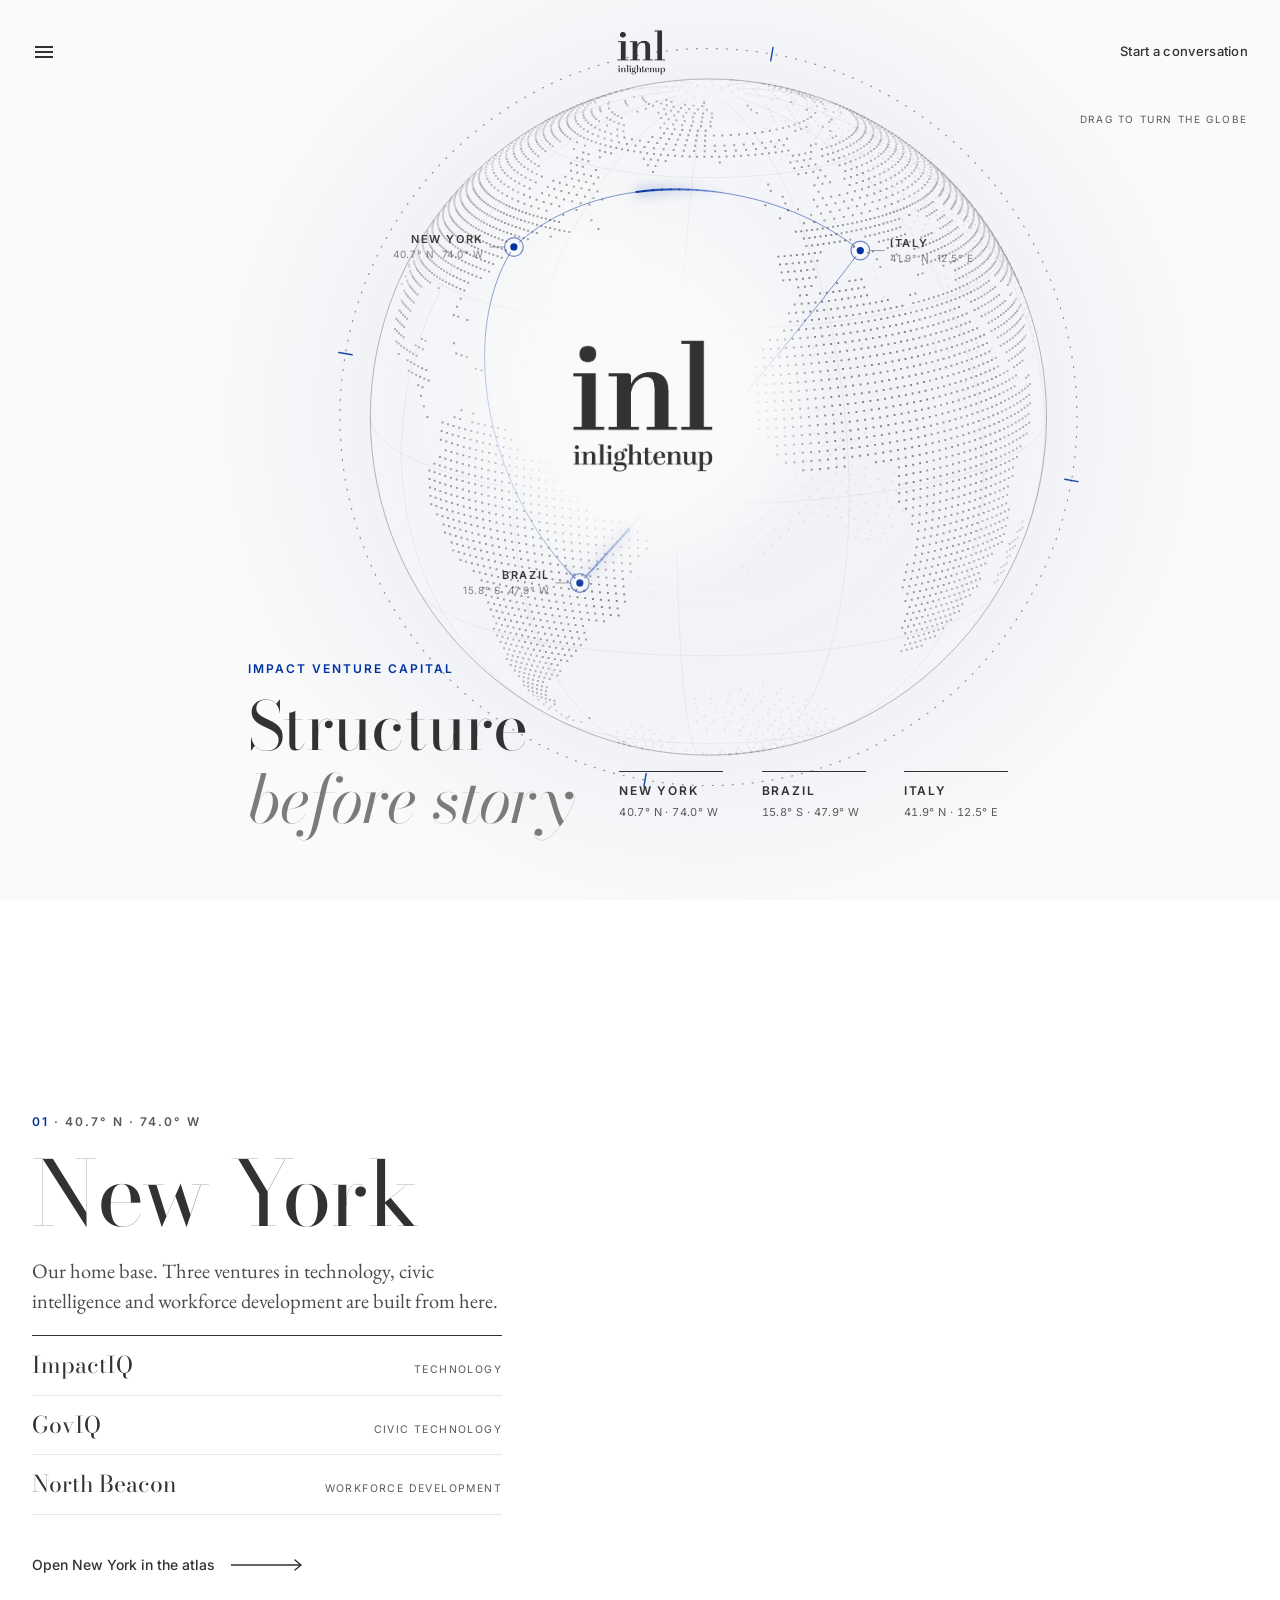
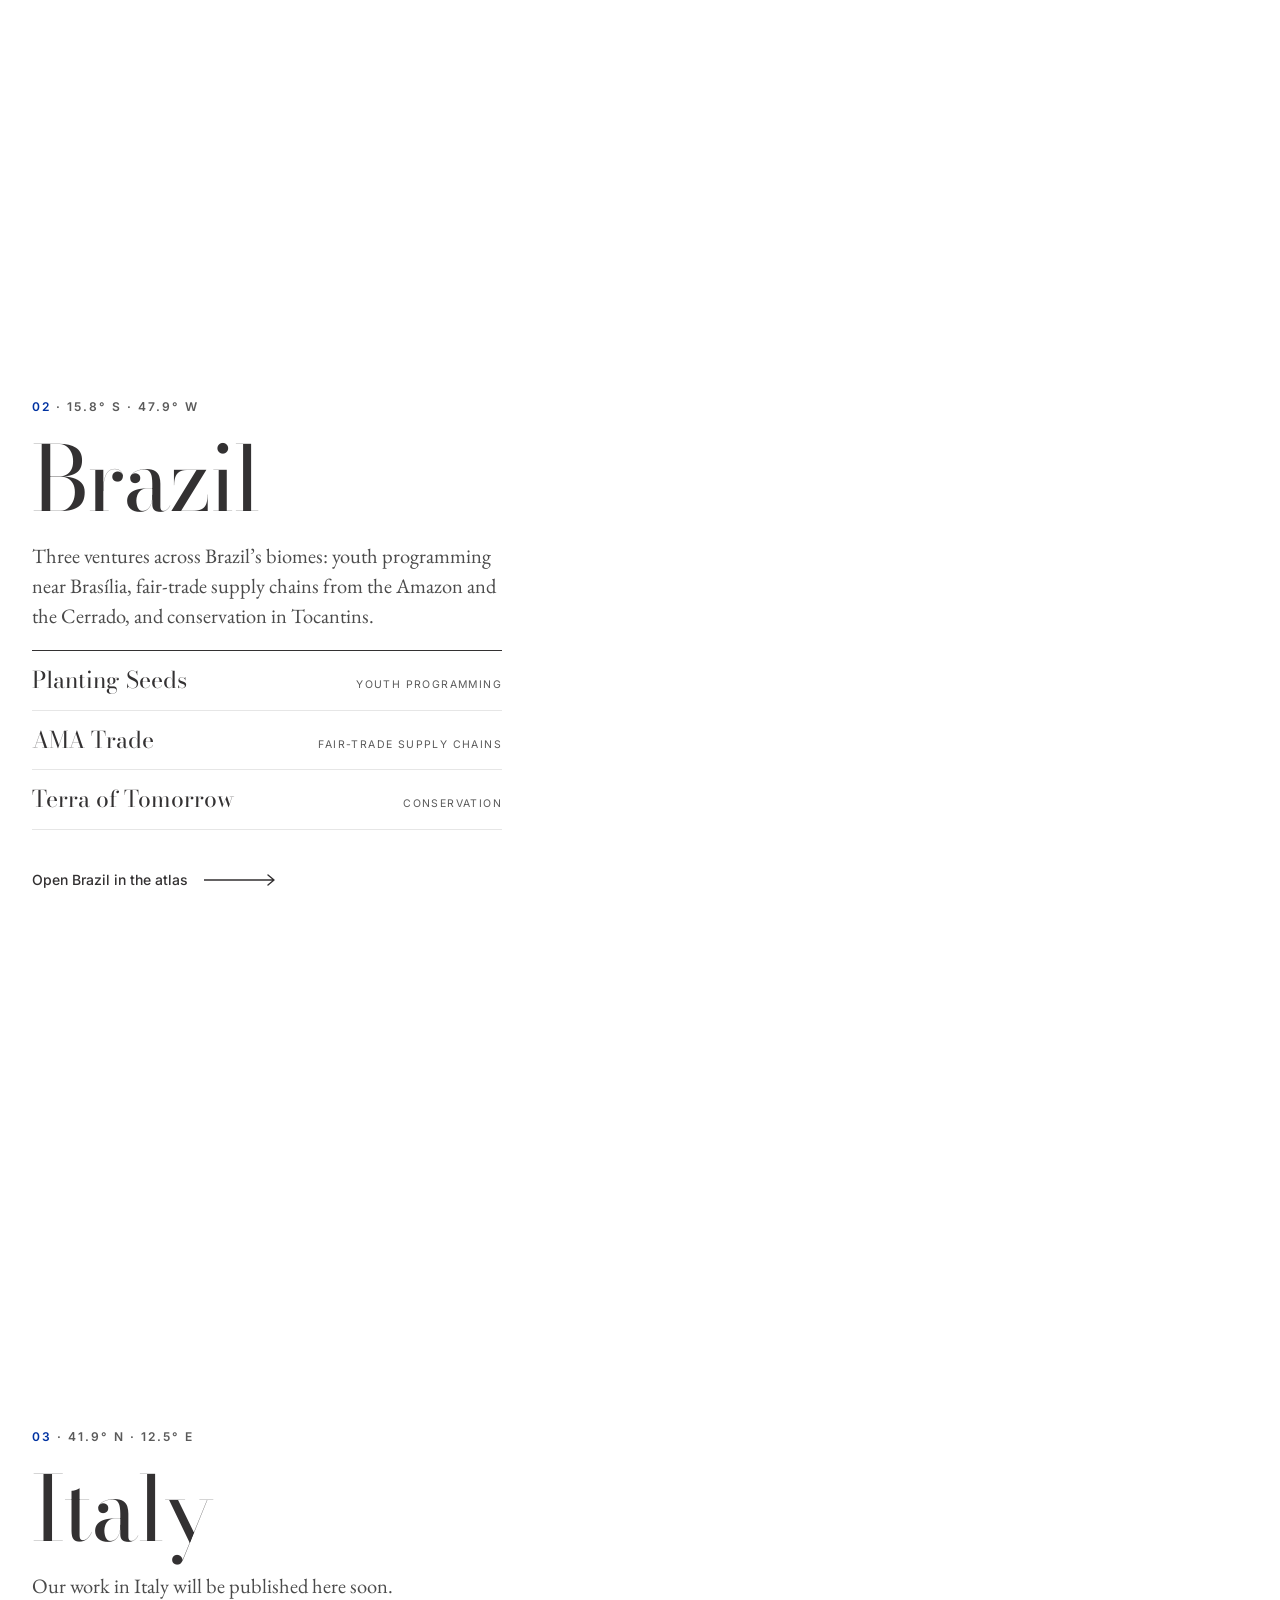
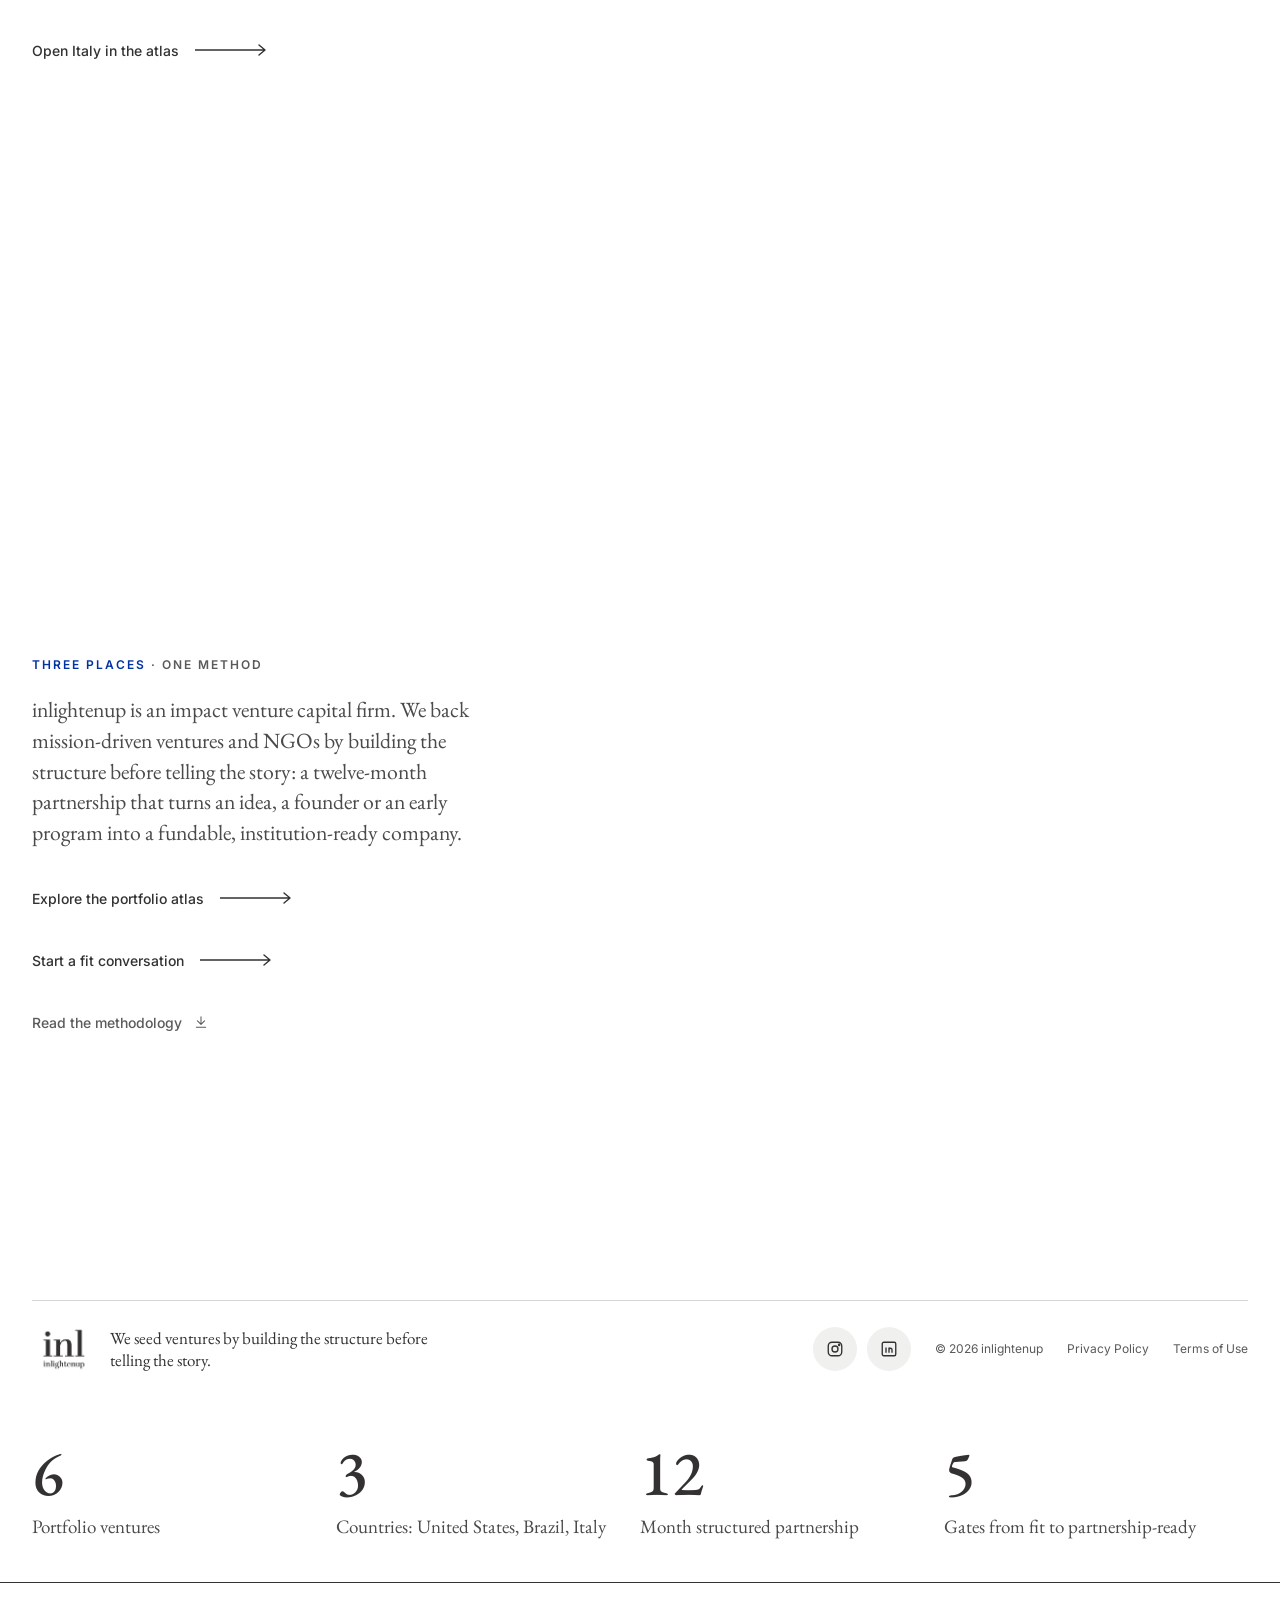
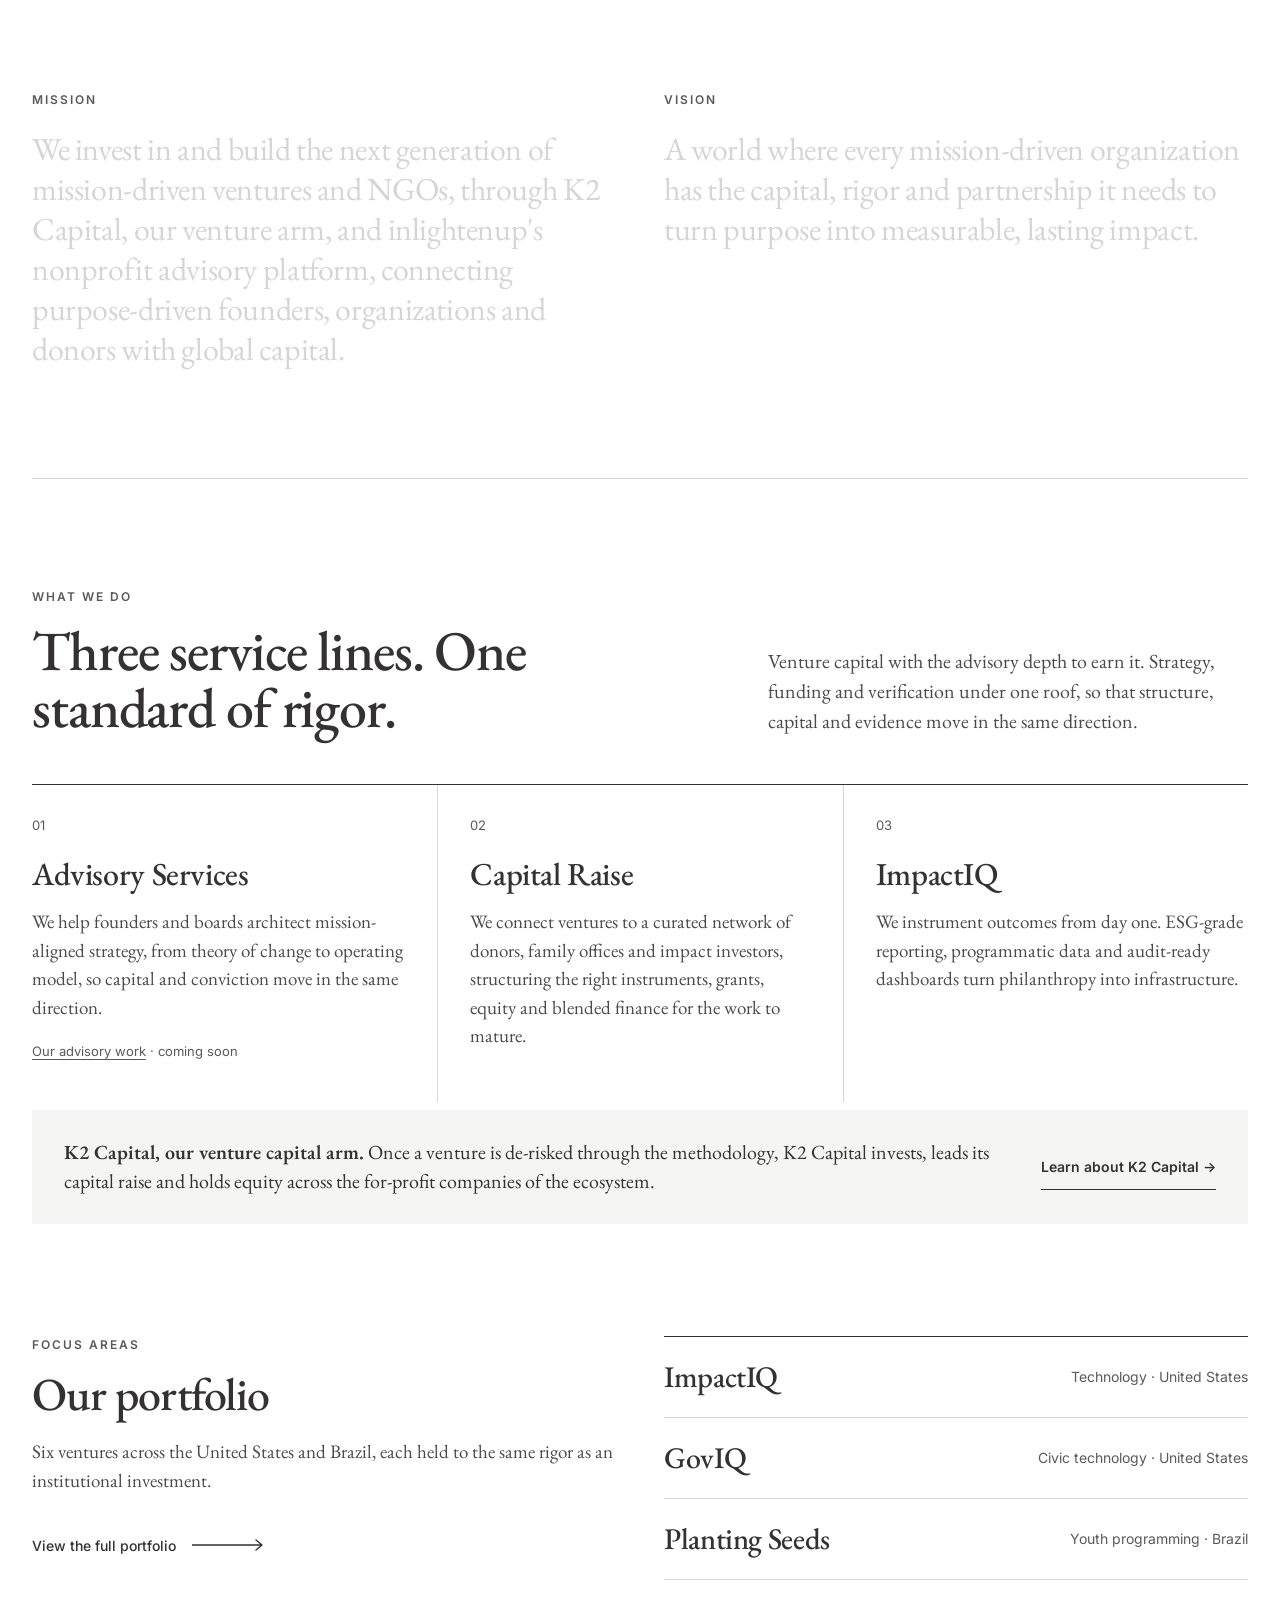
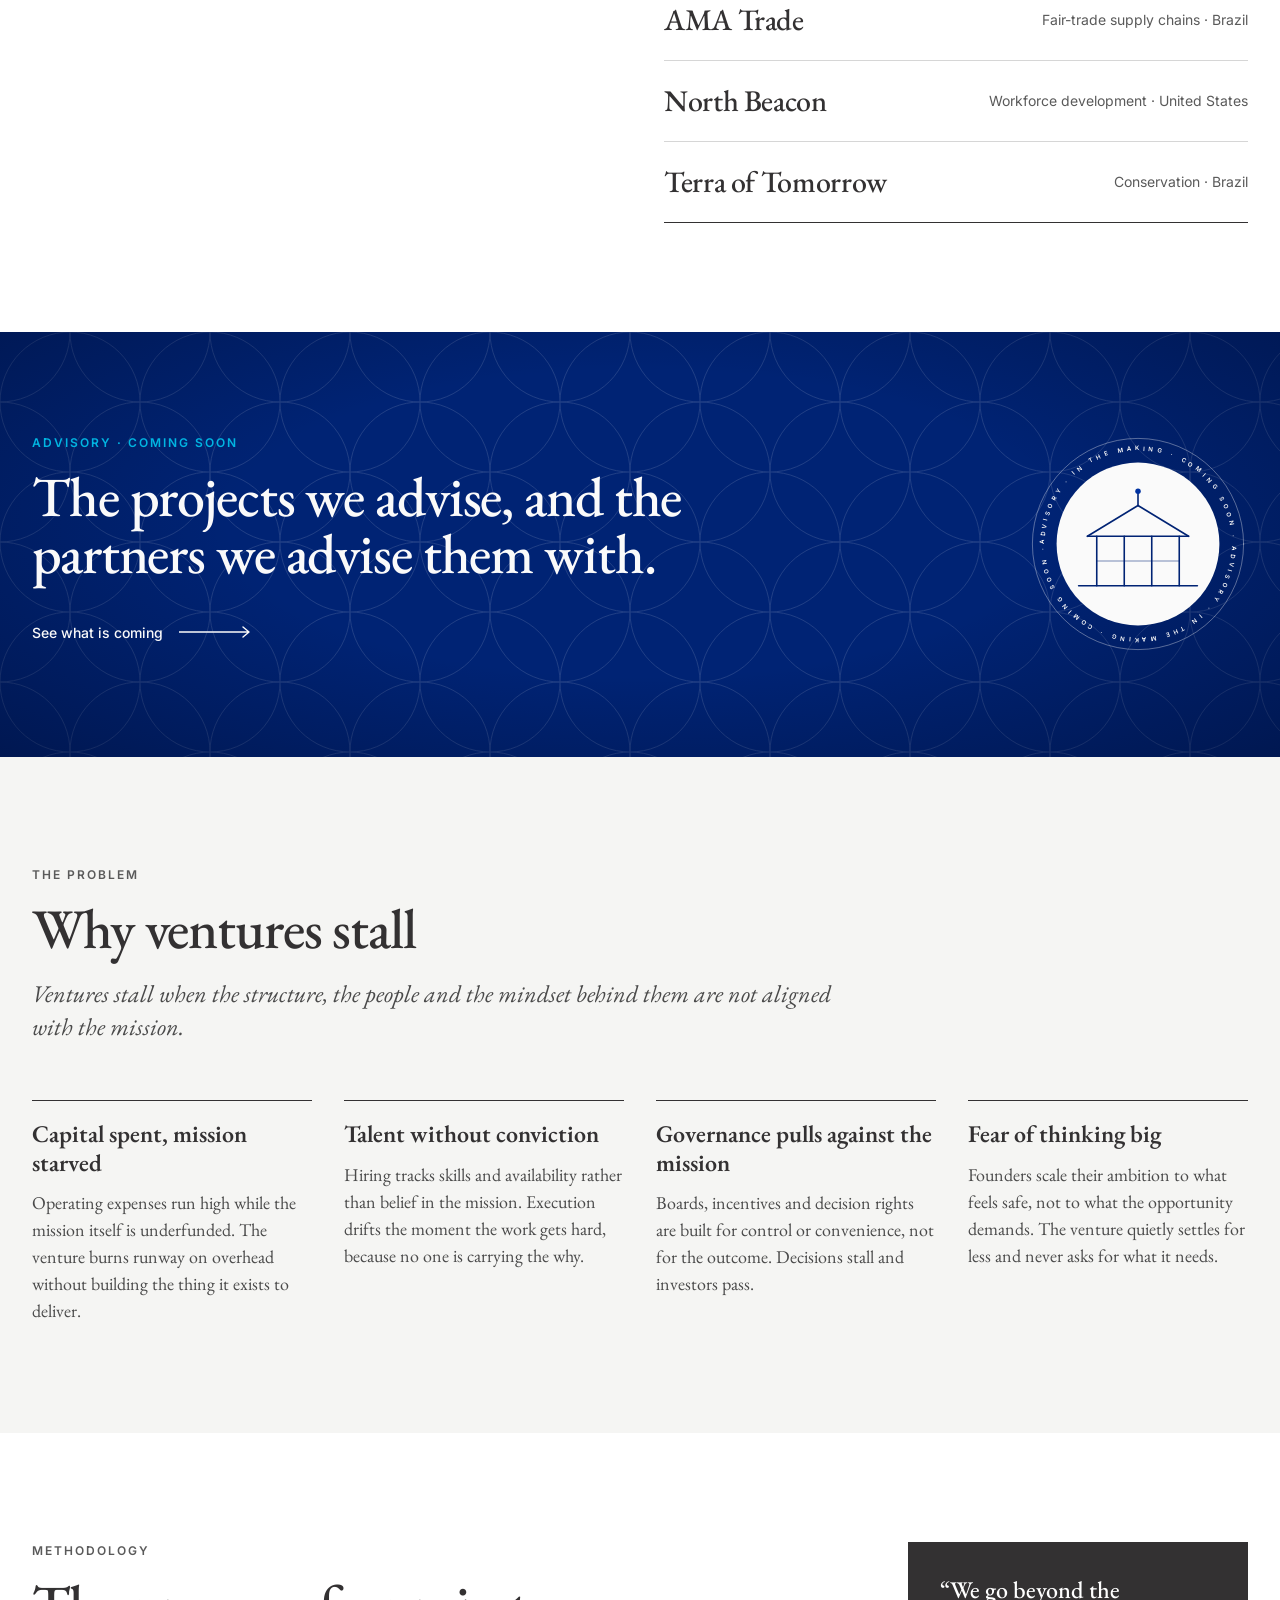
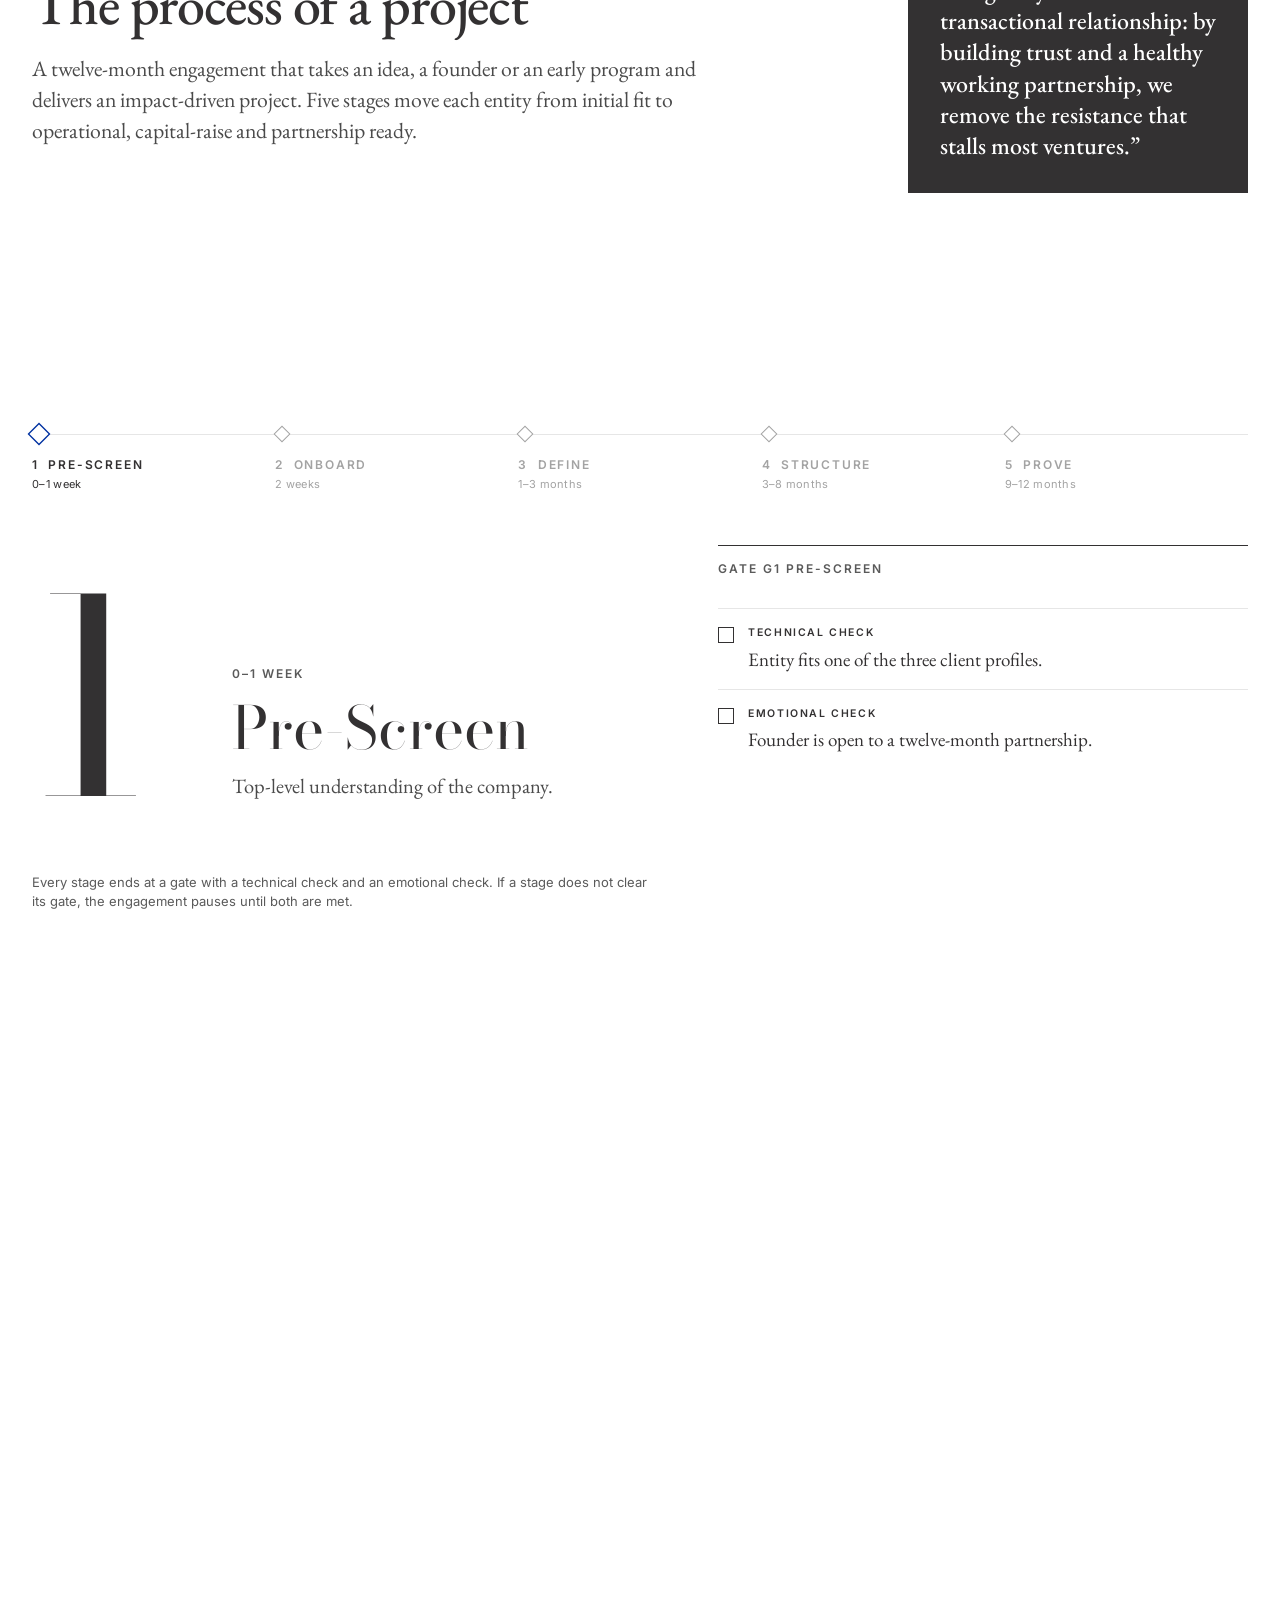
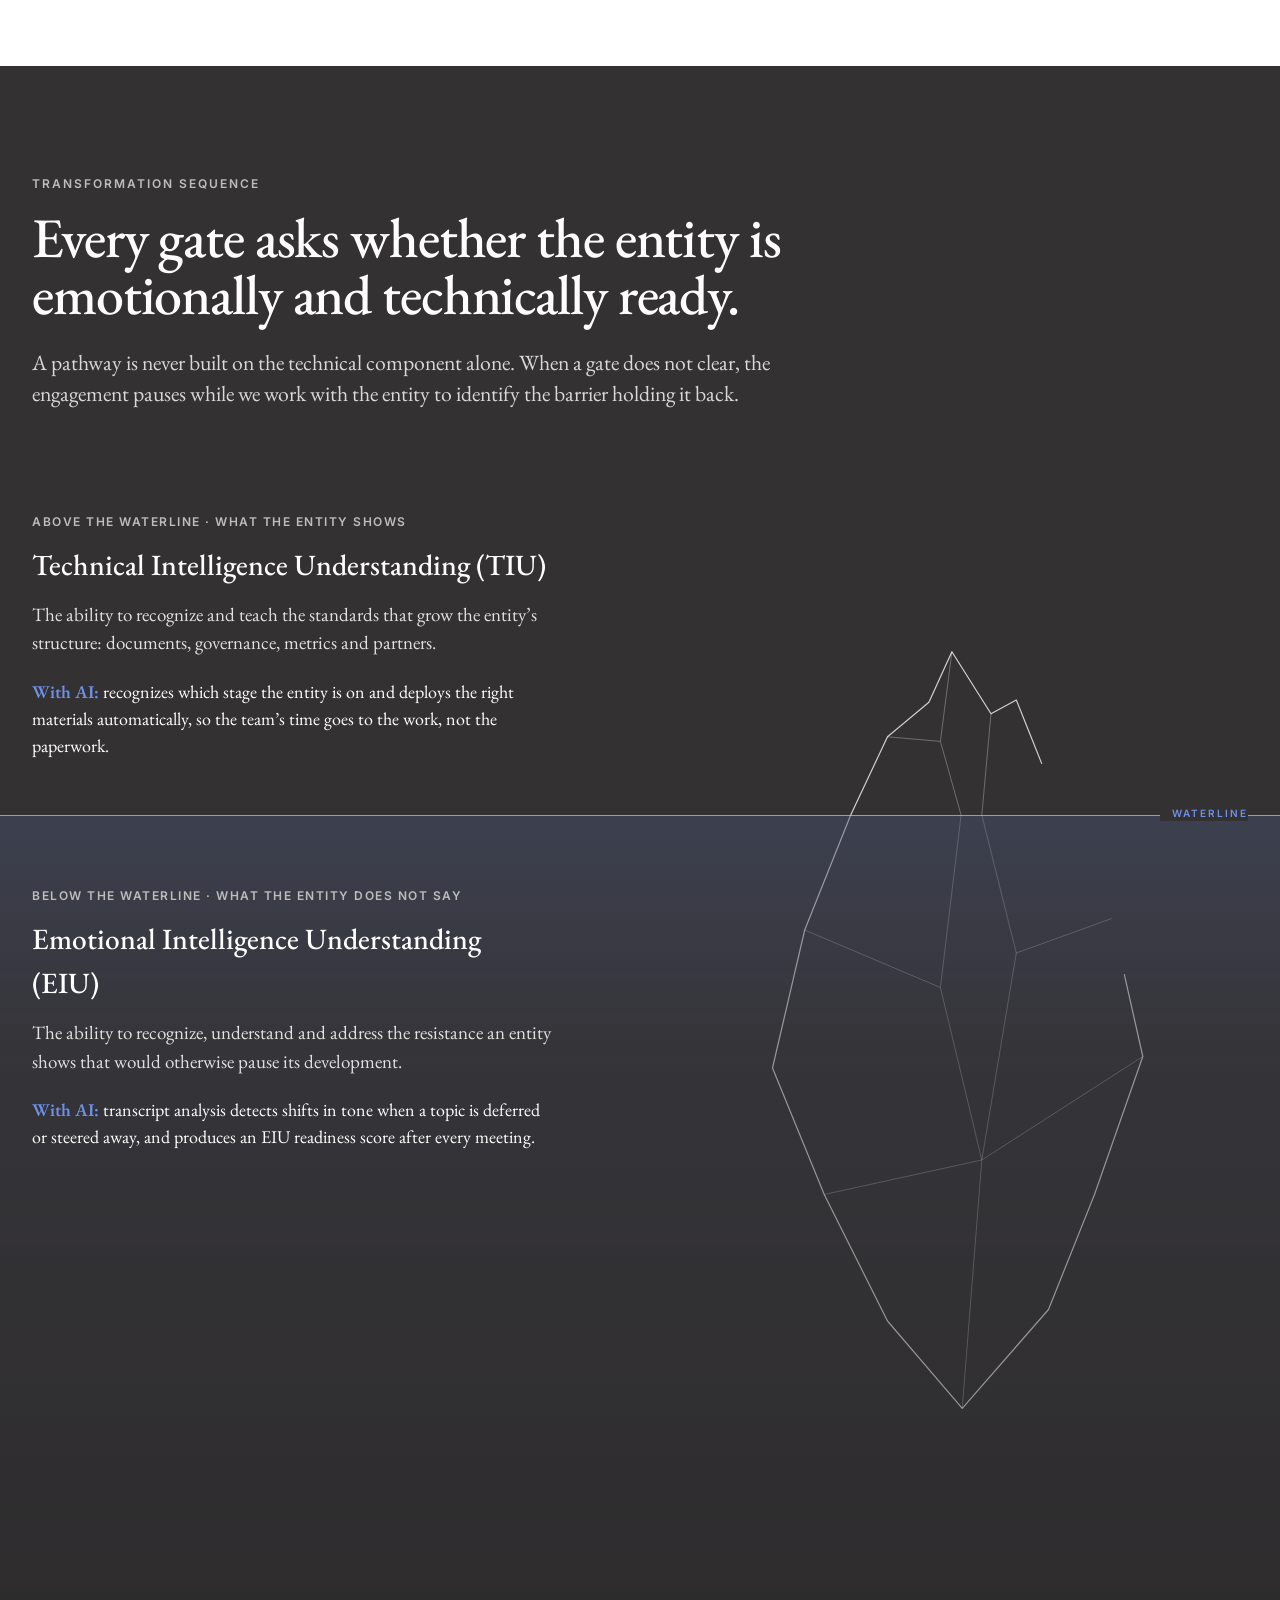
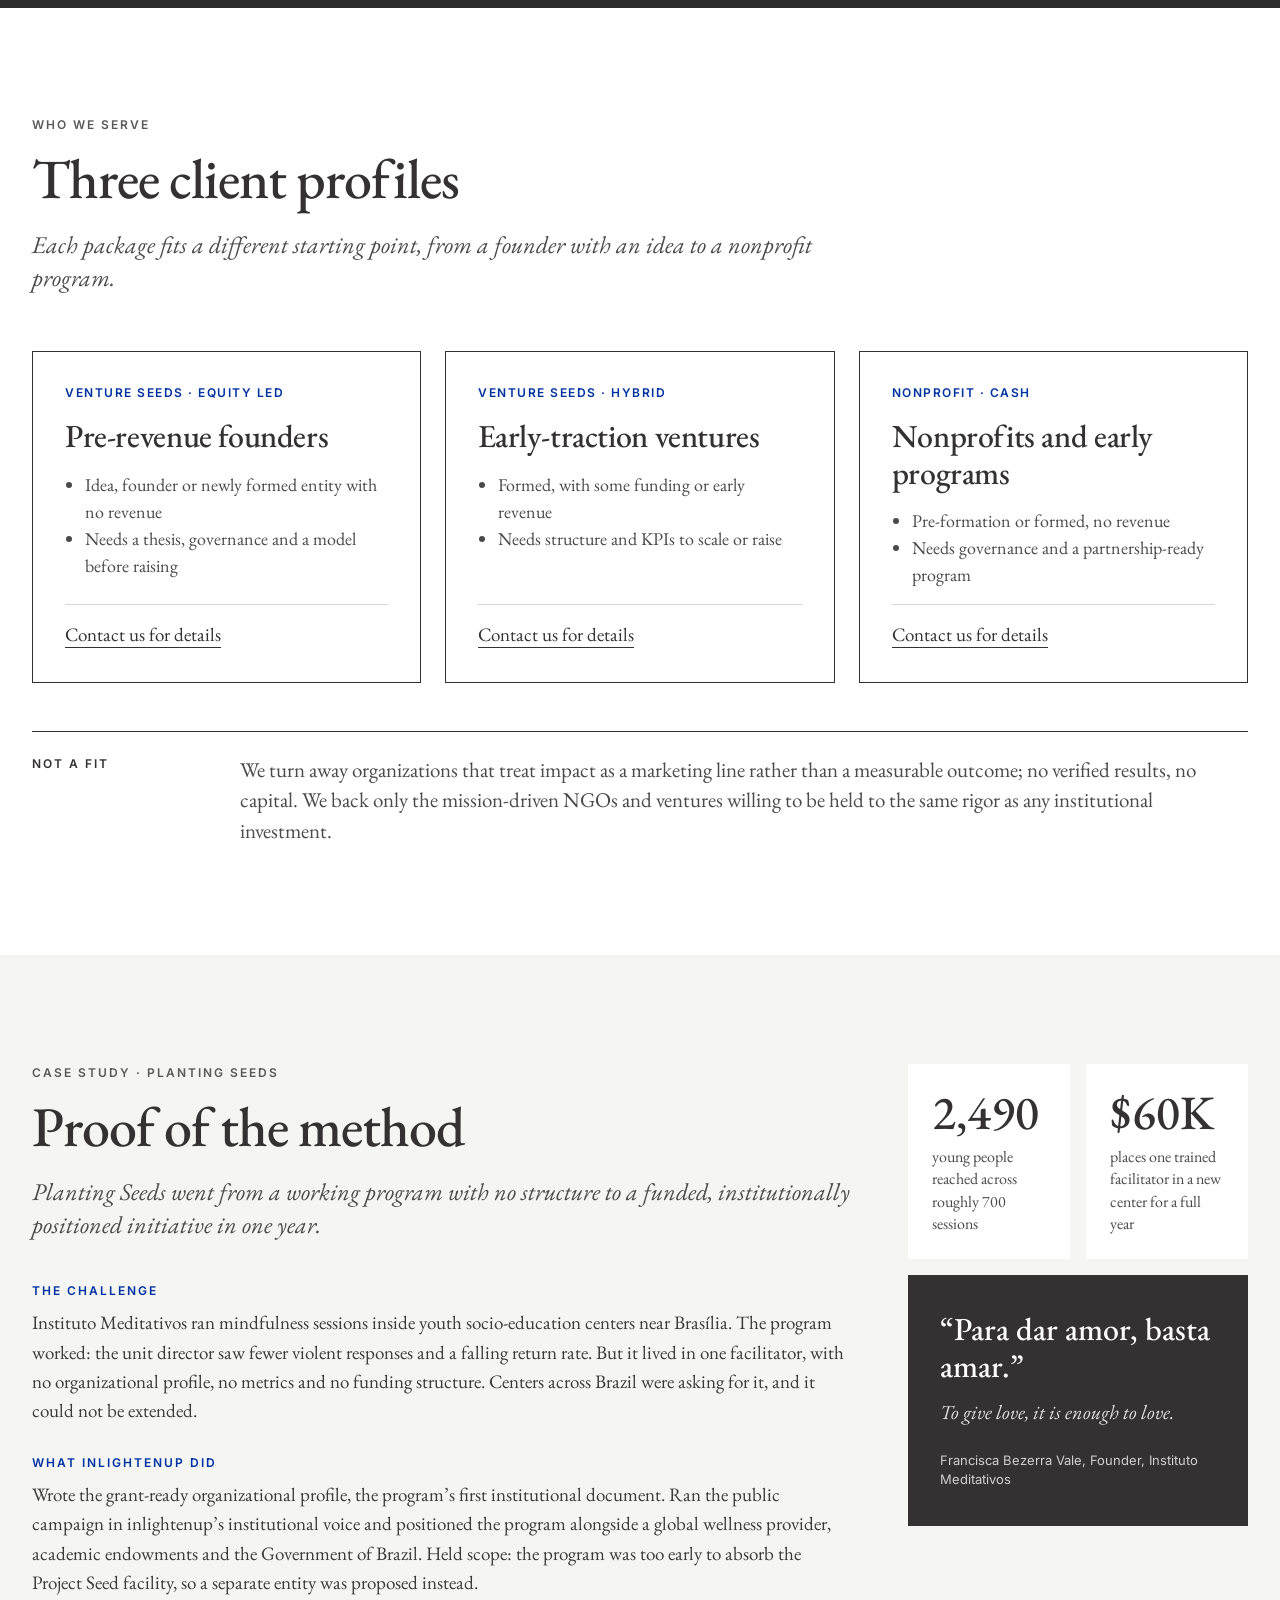
==== commit 681dae38: "Redesign home and portfolio around a globe, add scroll scenes Home: the logo sits over a dotted glob" ====
--- a/index.html
+++ b/index.html
@@ -14,10 +14,10 @@
 <link rel="preconnect" href="https://fonts.gstatic.com" crossorigin>
 <link rel="stylesheet" href="https://fonts.googleapis.com/css2?family=EB+Garamond:ital,wght@0,400;0,500;0,600;0,700;1,400&amp;family=Bodoni+Moda:opsz,wght@6..96,400;6..96,500&amp;family=Inter:wght@400;500;600&amp;display=swap">
 <link rel="stylesheet" href="site.css">
+<link rel="stylesheet" href="atlas.css">
 <script>document.documentElement.classList.add('js');setTimeout(function(){if(!window.__site)document.documentElement.classList.remove('js')},4000)</script>
 </head>
-<!-- White hero. For the cinematic dark hero instead, use <body class="has-dark-hero">. -->
-<body>
+<body class="has-stage">
 
 <header class="site-header">
 <div class="wrap site-header__in">
@@ -31,25 +31,80 @@
 <main>
 
 <!-- ============ HERO ============ -->
-<section id="top" class="hero" aria-label="Welcome">
-
-<!-- The globe is drawn by site.js. Its three locations are listed at the top of that file. -->
-<canvas class="globe" aria-hidden="true"></canvas>
-
-<div class="wrap hero__body">
-<div class="hero__copy">
-<p class="eyebrow eyebrow--accent fade-in">Impact venture capital · New York · Brazil · Italy</p>
-<h1 class="display"><span class="mask"><span style="--d:150ms">Structure</span></span><span class="mask"><span style="--d:300ms"><em>before story</em></span></span></h1>
-<p class="lead fade-in" style="--d:600ms">inlightenup is an impact venture capital firm. We back mission-driven ventures and NGOs by building the structure before telling the story: a twelve-month partnership that turns an idea, a founder or an early program into a fundable, institution-ready company.</p>
-<div class="hero__links fade-in" style="--d:750ms">
+<section id="top" class="journey" aria-label="Welcome">
+<div class="stage journey__pin">
+
+<!-- The globe is drawn by atlas.js. Its places are the three links below: edit data-lat and data-lon to move one. -->
+<canvas class="stage__globe" data-globe="home" aria-hidden="true"></canvas>
+<div class="stage__logo"><img src="assets/logo-dark.png" alt="inlightenup" width="2028" height="1828"></div>
+<p class="stage__hint fade-in" style="--d:1600ms">Drag to turn the globe</p>
+
+<div class="wrap stage__foot">
+<h1 class="stage__title"><span class="eyebrow eyebrow--accent fade-in">Impact venture capital</span><span class="mask"><span style="--d:300ms">Structure</span></span><span class="mask"><span style="--d:450ms"><em>before story</em></span></span></h1>
+<nav class="stage__places fade-in" style="--d:900ms" aria-label="Where we work">
+<a class="stage__place" href="portfolio.html#new-york" data-place="new-york" data-name="New York" data-lat="40.7" data-lon="-74.0"><b>New York</b><small>40.7° N · 74.0° W</small></a>
+<a class="stage__place" href="portfolio.html#brazil" data-place="brazil" data-name="Brazil" data-lat="-15.8" data-lon="-47.9"><b>Brazil</b><small>15.8° S · 47.9° W</small></a>
+<a class="stage__place" href="portfolio.html#italy" data-place="italy" data-name="Italy" data-lat="41.9" data-lon="12.5"><b>Italy</b><small>41.9° N · 12.5° E</small></a>
+</nav>
+</div>
+</div>
+
+<!-- The journey. Each step below is one stop: as the page scrolls, the globe travels to the step's place
+     (data-place matches a place link above) and the step's words appear. Add, remove or reorder steps freely. -->
+<article class="journey__step" data-place="new-york" data-label="New York" data-zoom="1.5">
+<div class="journey__card">
+<p class="eyebrow"><span class="accent">01</span> · 40.7° N · 74.0° W</p>
+<h2 class="journey__name">New York</h2>
+<p class="journey__text">Our home base. Three ventures in technology, civic intelligence and workforce development are built from here.</p>
+<ul class="journey__list">
+<li><a href="portfolio.html#impactiq"><b>ImpactIQ</b><small>Technology</small></a></li>
+<li><a href="portfolio.html#goviq"><b>GovIQ</b><small>Civic technology</small></a></li>
+<li><a href="portfolio.html#north-beacon"><b>North Beacon</b><small>Workforce development</small></a></li>
+</ul>
+<a class="arrow-link" href="portfolio.html#new-york">Open New York in the atlas<svg width="72" height="12" viewBox="0 0 72 12" fill="none" stroke="currentColor" stroke-width="1.4" stroke-linecap="round" stroke-linejoin="round" aria-hidden="true"><path d="M0 6h70M64 1l6 5-6 5"/></svg></a>
+</div>
+</article>
+
+<article class="journey__step" data-place="brazil" data-label="Brazil" data-zoom="1.45">
+<div class="journey__card">
+<p class="eyebrow"><span class="accent">02</span> · 15.8° S · 47.9° W</p>
+<h2 class="journey__name">Brazil</h2>
+<p class="journey__text">Three ventures across Brazil’s biomes: youth programming near Brasília, fair-trade supply chains from the Amazon and the Cerrado, and conservation in Tocantins.</p>
+<ul class="journey__list">
+<li><a href="portfolio.html#planting-seeds"><b>Planting Seeds</b><small>Youth programming</small></a></li>
+<li><a href="portfolio.html#ama-trade"><b>AMA Trade</b><small>Fair-trade supply chains</small></a></li>
+<li><a href="portfolio.html#terra-of-tomorrow"><b>Terra of Tomorrow</b><small>Conservation</small></a></li>
+</ul>
+<a class="arrow-link" href="portfolio.html#brazil">Open Brazil in the atlas<svg width="72" height="12" viewBox="0 0 72 12" fill="none" stroke="currentColor" stroke-width="1.4" stroke-linecap="round" stroke-linejoin="round" aria-hidden="true"><path d="M0 6h70M64 1l6 5-6 5"/></svg></a>
+</div>
+</article>
+
+<article class="journey__step" data-place="italy" data-label="Italy" data-zoom="1.6">
+<div class="journey__card">
+<p class="eyebrow"><span class="accent">03</span> · 41.9° N · 12.5° E</p>
+<h2 class="journey__name">Italy</h2>
+<p class="journey__text">Our work in Italy will be published here soon.</p>
+<a class="arrow-link" href="portfolio.html#italy">Open Italy in the atlas<svg width="72" height="12" viewBox="0 0 72 12" fill="none" stroke="currentColor" stroke-width="1.4" stroke-linecap="round" stroke-linejoin="round" aria-hidden="true"><path d="M0 6h70M64 1l6 5-6 5"/></svg></a>
+</div>
+</article>
+
+<article class="journey__step" data-label="inlightenup">
+<div class="journey__card">
+<p class="eyebrow"><span class="accent">Three places</span> · One method</p>
+<p class="lead">inlightenup is an impact venture capital firm. We back mission-driven ventures and NGOs by building the structure before telling the story: a twelve-month partnership that turns an idea, a founder or an early program into a fundable, institution-ready company.</p>
+<div class="intro__links">
+<a class="arrow-link" href="portfolio.html">Explore the portfolio atlas<svg width="72" height="12" viewBox="0 0 72 12" fill="none" stroke="currentColor" stroke-width="1.4" stroke-linecap="round" stroke-linejoin="round" aria-hidden="true"><path d="M0 6h70M64 1l6 5-6 5"/></svg></a>
 <a class="arrow-link" href="#start">Start a fit conversation<svg width="72" height="12" viewBox="0 0 72 12" fill="none" stroke="currentColor" stroke-width="1.4" stroke-linecap="round" stroke-linejoin="round" aria-hidden="true"><path d="M0 6h70M64 1l6 5-6 5"/></svg></a>
 <a class="arrow-link arrow-link--quiet" href="assets/inlightenup-methodology-2026.pdf">Read the methodology<svg width="14" height="14" viewBox="0 0 24 24" fill="none" stroke="currentColor" stroke-width="1.8" stroke-linecap="round" stroke-linejoin="round" aria-hidden="true"><path d="M12 3v13M6 10l6 6 6-6M4 21h16"/></svg></a>
 </div>
 </div>
-<a class="hero__scroll fade-in" style="--d:900ms" href="#glance" aria-label="Scroll to content">Scroll<svg width="12" height="40" viewBox="0 0 12 40" fill="none" stroke="currentColor" stroke-width="1.4" stroke-linecap="round" stroke-linejoin="round" aria-hidden="true"><path d="M6 0v38M1 33l5 5 5-5"/></svg></a>
-</div>
-
-<div class="wrap hero__strip fade-in" style="--d:900ms">
+</article>
+
+</section>
+
+<!-- ============ INTRODUCTION ============ -->
+<section class="wrap intro" aria-label="Introduction">
+<div class="hero__strip reveal">
 <div class="hero__strip-brand">
 <img class="logo--dark" src="assets/logo-dark.png" alt="" width="2028" height="1828"><img class="logo--light" src="assets/logo-white.png" alt="" width="2028" height="1828">
 <p>We seed ventures by building the structure before telling the story.</p>
@@ -154,11 +209,11 @@
 <div class="medallion reveal">
 <svg viewBox="0 0 400 400" fill="none" stroke-linecap="round" aria-hidden="true">
 <defs><path id="ring-home" d="M200 200 m-170 0 a170 170 0 1 1 340 0 a170 170 0 1 1 -340 0"/></defs>
-<circle cx="200" cy="200" r="192" stroke="#F4EEE4" stroke-width="1.2" opacity=".55"/>
+<circle cx="200" cy="200" r="192" stroke="#FAFAFA" stroke-width="1.2" opacity=".55"/>
 <g class="medallion__ring"><text><textPath href="#ring-home" textLength="1060" lengthAdjust="spacing">ADVISORY · IN THE MAKING · COMING SOON · ADVISORY · IN THE MAKING · COMING SOON · </textPath></text></g>
 <g class="medallion__disc">
-<circle cx="200" cy="200" r="148" fill="#F4EEE4"/>
-<g class="frame" stroke="#560B38" stroke-width="1.6">
+<circle cx="200" cy="200" r="148" fill="#FAFAFA"/>
+<g class="frame" stroke="#002374" stroke-width="1.6">
 <path class="f" style="--n:0" pathLength="1" d="M92 276 H308"/>
 <path class="f" style="--n:1" pathLength="1" d="M125 276 V186"/>
 <path class="f" style="--n:2" pathLength="1" d="M175 276 V186"/>
@@ -168,8 +223,8 @@
 <path class="f" style="--n:6" pathLength="1" d="M108 186 L200 130 L292 186"/>
 <path class="f" style="--n:7" pathLength="1" d="M125 231 H275" opacity=".35"/>
 <path class="f" style="--n:8" pathLength="1" d="M200 130 V104"/>
-<circle class="halo" cx="200" cy="104" r="6" stroke="#7A1050"/>
-<circle class="node" cx="200" cy="104" r="5" fill="#7A1050" stroke="none"/>
+<circle class="halo" cx="200" cy="104" r="6" stroke="#0032A1"/>
+<circle class="node" cx="200" cy="104" r="5" fill="#0032A1" stroke="none"/>
 </g>
 </g>
 </svg>
@@ -337,7 +392,7 @@
 <span class="arrow-link">Download the PDF<svg width="72" height="12" viewBox="0 0 72 12" fill="none" stroke="currentColor" stroke-width="1.4" stroke-linecap="round" stroke-linejoin="round" aria-hidden="true"><path d="M0 6h70M64 1l6 5-6 5"/></svg></span>
 </div>
 <div class="feature__art">
-<svg class="draw" viewBox="0 0 440 340" aria-hidden="true" fill="none" stroke="#1E1E1E" stroke-width="2.5" stroke-linecap="round" stroke-linejoin="round">
+<svg class="draw" viewBox="0 0 440 340" aria-hidden="true" fill="none" stroke="#333132" stroke-width="2.5" stroke-linecap="round" stroke-linejoin="round">
 <path class="draw__line" pathLength="1" d="M10 330 C120 330 160 320 200 290 L250 250 L300 190 L380 175 L430 120"/>
 <path d="M410 115 L432 118 L428 140"/>
 <rect class="draw__bar" style="--n:0" x="190" y="270" width="40" height="58" rx="6"/>
@@ -379,5 +434,6 @@
 <noscript><p class="wrap note" style="padding-block: 24px;"><a href="portfolio.html">Portfolio</a> · <a href="advisory.html">Advisory</a> · <a href="team.html">Team</a> · <a href="mailto:tahasiddiqui@inlightenup.org">Contact</a></p></noscript>
 
 <script src="site.js" defer></script>
+<script src="atlas.js" defer></script>
 </body>
 </html>
--- a/site.css
+++ b/site.css
@@ -10,21 +10,21 @@
 
 /* 1. Tokens ---------------------------------------------------------------- */
 :root {
-  --ink: #1E1E1E;
+  --ink: #333132;
   --ink-2: #3A3A3A;
   --ink-3: #4A4A4A;
   --mute: #5A5A5A;
   --rule: #D6D6D6;
   --paper: #FFFFFF;
   --wash: #F5F5F3;
-  --accent: #7A1050;
+  --accent: #0032A1;
   --on-dark: #E2E2E2;
   --on-dark-mute: #BDBDBD;
-  --sky: #9EE6F5;
-  --night: #141114;        /* dark hero background */
-  --accent-deep: #560B38;  /* full-bleed burgundy panels */
-  --cream: #F4EEE4;        /* type and line work on burgundy */
-  --rose: #E8A6CB;         /* accent on dark backgrounds */
+  --sky: #00B5E2;
+  --night: #00123B;        /* dark hero background */
+  --accent-deep: #002374;  /* full-bleed navy panels */
+  --cream: #FAFAFA;        /* type and line work on navy */
+  --rose: #00B5E2;         /* accent on dark backgrounds */
 
   --serif: 'EB Garamond', Garamond, Georgia, serif;
   --display: 'Bodoni Moda', 'EB Garamond', Georgia, serif;
@@ -168,7 +168,7 @@
 .menu.is-open { visibility: visible; transition-delay: 0s; }
 .menu__scrim {
   position: absolute; inset: 0; border: 0; padding: 0; cursor: pointer;
-  background: rgba(30, 30, 30, .32); opacity: 0; transition: opacity .5s ease;
+  background: rgba(51, 49, 50, .32); opacity: 0; transition: opacity .5s ease;
 }
 .menu__panel {
   position: relative; width: 360px; max-width: 86%; height: 100%; overflow-y: auto;
@@ -219,7 +219,7 @@
   width: min(620px, calc(100vw - 32px)); max-height: calc(100dvh - 32px); padding: 0; overflow: auto;
   border: 1px solid var(--ink); background: var(--paper); color: var(--ink);
 }
-.contact::backdrop { background: rgba(30, 30, 30, .5); -webkit-backdrop-filter: blur(3px); backdrop-filter: blur(3px); }
+.contact::backdrop { background: rgba(51, 49, 50, .5); -webkit-backdrop-filter: blur(3px); backdrop-filter: blur(3px); }
 .contact[open] { animation: dialogIn .55s var(--ease); }
 .contact[open]::backdrop { animation: backdropIn .4s ease; }
 .contact__in { position: relative; padding: clamp(24px, 4.5vw, 48px); }
@@ -267,7 +267,7 @@
   min-height: clamp(680px, 100svh, 900px); padding-top: var(--header-h);
   display: flex; flex-direction: column; justify-content: flex-end;
 }
-.hero { --g-line: 30, 30, 30; --g-accent: 122, 16, 80; --g-text: 30, 30, 30; }
+.hero { --g-line: 51, 49, 50; --g-accent: 236, 0, 140; --g-text: 51, 49, 50; }
 .globe {
   position: absolute; inset: 0; width: 100%; height: 100%;
   transform: translateY(calc(var(--hero-p, 0) * 80px)) scale(calc(1 + var(--hero-p, 0) * .07));
@@ -294,10 +294,10 @@
 
 /* Cinematic dark hero. Remove has-dark-hero from <body> in index.html to return to the white hero. */
 .has-dark-hero .hero {
-  background: radial-gradient(52% 62% at 72% 46%, rgba(122, 16, 80, .5), transparent 74%), var(--night);
+  background: radial-gradient(52% 62% at 72% 46%, rgba(0, 50, 161, .6), transparent 74%), var(--night);
   color: var(--paper); border-bottom-color: var(--night);
   min-height: clamp(680px, 100svh, 1000px);
-  --g-line: 255, 255, 255; --g-accent: 236, 150, 200; --g-text: 255, 255, 255;
+  --g-line: 255, 255, 255; --g-accent: 236, 0, 140; --g-text: 255, 255, 255;
 }
 .has-dark-hero .hero::after {  /* film grain */
   content: ""; position: absolute; inset: 0; pointer-events: none; opacity: .14; mix-blend-mode: overlay;
@@ -496,21 +496,21 @@
 .member .eyebrow { margin: 0; font-size: 13px; letter-spacing: 1.5px; }
 .member > p { font-size: 18px; color: var(--ink-3); }
 
-/* Full-bleed burgundy panel: Advisory hero, and the Advisory band on the home page */
+/* Full-bleed navy panel: Advisory hero, and the Advisory band on the home page */
 .bleed { position: relative; overflow: hidden; background: var(--accent-deep); color: var(--cream); }
 .bleed::before {  /* fine overlapping-circle lattice, drifting very slowly */
   content: ""; position: absolute; inset: -140px; pointer-events: none; opacity: .13;
-  background-image: url("data:image/svg+xml,%3Csvg xmlns='http://www.w3.org/2000/svg' width='140' height='140' fill='none' stroke='%23F4EEE4'%3E%3Ccircle cx='0' cy='0' r='70'/%3E%3Ccircle cx='140' cy='0' r='70'/%3E%3Ccircle cx='0' cy='140' r='70'/%3E%3Ccircle cx='140' cy='140' r='70'/%3E%3Ccircle cx='70' cy='70' r='70'/%3E%3C/svg%3E");
+  background-image: url("data:image/svg+xml,%3Csvg xmlns='http://www.w3.org/2000/svg' width='140' height='140' fill='none' stroke='%23FAFAFA'%3E%3Ccircle cx='0' cy='0' r='70'/%3E%3Ccircle cx='140' cy='0' r='70'/%3E%3Ccircle cx='0' cy='140' r='70'/%3E%3Ccircle cx='140' cy='140' r='70'/%3E%3Ccircle cx='70' cy='70' r='70'/%3E%3C/svg%3E");
   background-size: 140px 140px; animation: drift 80s linear infinite;
 }
 .bleed::after {  /* soft vignette so the type sits forward */
   content: ""; position: absolute; inset: 0; pointer-events: none;
-  background: radial-gradient(80% 90% at 50% 45%, transparent 40%, rgba(30, 4, 20, .55));
+  background: radial-gradient(80% 90% at 50% 45%, transparent 40%, rgba(0, 8, 36, .55));
 }
 .bleed > * { position: relative; z-index: 1; }
 .bleed .eyebrow { color: var(--rose); }
-.bleed .display em { color: rgba(244, 238, 228, .72); }
-.bleed .lead { color: rgba(244, 238, 228, .86); }
+.bleed .display em { color: rgba(250, 250, 250, .72); }
+.bleed .lead { color: rgba(250, 250, 250, .86); }
 .bleed .arrow-link { color: var(--cream); }
 
 .bleed--hero { min-height: clamp(640px, 100svh, 980px); display: flex; align-items: center; padding-block: calc(var(--header-h) + 32px) 64px; }
--- a/atlas.css
+++ b/atlas.css
@@ -0,0 +1,360 @@
+/* ==========================================================================
+   inlightenup atlas: the globe behind the logo (home) and the portfolio atlas.
+   Built on the logo's own colours: charcoal and off-white. One accent, used
+   in small amounts: blue on light, periwinkle on charcoal.
+   ========================================================================== */
+:root {
+  --char: #333132;         /* logo charcoal */
+  --char-deep: #252425;
+  --off: #FAFAFA;          /* logo off-white */
+  --grey-1: #E6E6E6;
+  --grey-2: #A3A3A3;
+  --blue: #0032A1;         /* accent on light */
+  --peri: #6F90E8;         /* accent on charcoal */
+}
+
+/* 1. Home: logo over the globe -------------------------------------------- */
+.stage {
+  position: relative; isolation: isolate; overflow: hidden;
+  min-height: max(640px, 100svh); padding-top: var(--header-h);
+  display: flex; flex-direction: column; background: var(--off); color: var(--char);
+}
+.stage__globe {
+  position: absolute; inset: 0; width: 100%; height: 100%; z-index: -1; touch-action: pan-y;
+  --g-dot: 51,49,50; --g-accent: 0,50,161; --g-text: 51,49,50; --g-base: 250,250,250;
+}
+/* the logo sits at the centre of the globe (45% down the stage), on a soft pool of light so it stays crisp */
+.stage__logo {
+  position: absolute; left: 50%; top: 45%; transform: translate(-50%, -50%); pointer-events: none;
+  display: grid; place-items: center; width: clamp(200px, 30vh, 320px); aspect-ratio: 1;
+}
+.stage__logo::before {
+  content: ''; position: absolute; inset: -22%; border-radius: 50%; z-index: -1;
+  background: radial-gradient(closest-side, rgba(250, 250, 250, .96) 0 52%, rgba(250, 250, 250, .7) 72%, rgba(250, 250, 250, 0));
+}
+.stage__logo img { width: 78%; height: auto; }
+html.js .stage__logo { animation: logoIn 1.6s var(--ease) .2s backwards; }
+@keyframes logoIn { from { opacity: 0; transform: translate(-50%, -46%) scale(.94); } }
+
+.stage__foot {
+  margin-top: auto; padding-bottom: clamp(24px, 4vh, 44px);
+  display: flex; flex-wrap: wrap; align-items: flex-end; justify-content: space-between; gap: 24px 48px;
+  pointer-events: none;
+}
+.stage__foot > * { pointer-events: auto; }
+.stage__title { font-family: var(--display); font-weight: 400; font-size: clamp(38px, 5.2vw, 76px); line-height: .98; letter-spacing: -.01em; }
+.stage__title em { color: #7C7A7B; }
+.stage__title .eyebrow { display: block; margin-bottom: 16px; }
+.stage__places { display: flex; gap: clamp(20px, 3vw, 44px); font-family: var(--sans); }
+.stage__place { display: block; padding: 10px 0 2px; border-top: 1px solid var(--char); min-width: 104px; }
+.stage__place:hover { opacity: 1; }
+.stage__place b { display: block; font-size: 12px; font-weight: 600; letter-spacing: 1.8px; text-transform: uppercase; }
+.stage__place small { display: block; margin-top: 4px; font-size: 11px; letter-spacing: .4px; color: var(--mute); font-variant-numeric: tabular-nums; }
+.stage__place::after { content: ''; display: block; margin-top: 8px; height: 2px; background: var(--blue); transform: scaleX(0); transform-origin: left; transition: transform .5s var(--ease); }
+.stage__place:hover::after, .stage__place:focus-visible::after { transform: scaleX(1); }
+.stage__hint { position: absolute; right: var(--gutter); top: calc(var(--header-h) + 8px); font-family: var(--sans); font-size: 10px; letter-spacing: 1.6px; text-transform: uppercase; color: var(--mute); }
+
+.intro { padding-block: 0; }
+.intro__grid { display: grid; grid-template-columns: minmax(0, 1.5fr) minmax(0, 1fr); gap: 32px 64px; align-items: end; padding-bottom: clamp(40px, 6vw, 72px); }
+.intro__links { display: flex; flex-direction: column; gap: 18px; align-items: flex-start; }
+
+/* 2. Portfolio atlas ------------------------------------------------------- */
+.atlas {
+  position: relative; isolation: isolate; overflow: hidden;
+  height: max(640px, 100svh); color: var(--off); font-family: var(--sans);
+  background: radial-gradient(120% 90% at 50% 42%, #3d3b3c 0%, var(--char) 46%, var(--char-deep) 100%);
+}
+.atlas__globe {
+  position: absolute; inset: 0; width: 100%; height: 100%; touch-action: pan-y;
+  --g-dot: 250,250,250; --g-accent: 111,144,232; --g-text: 250,250,250; --g-base: 51,49,50;
+}
+.atlas__frame { position: absolute; inset: 14px; border: 1px solid rgba(250, 250, 250, .1); pointer-events: none; }
+.atlas__frame::before, .atlas__frame::after { content: ''; position: absolute; width: 18px; height: 18px; border: 1px solid rgba(250, 250, 250, .6); }
+.atlas__frame::before { left: -1px; top: -1px; border-right: 0; border-bottom: 0; }
+.atlas__frame::after { right: -1px; bottom: -1px; border-left: 0; border-top: 0; }
+
+.atlas__head { position: absolute; left: var(--gutter); top: calc(var(--header-h) + 12px); max-width: 420px; pointer-events: none; transition: opacity .5s ease; }
+.atlas__head .eyebrow { color: var(--peri); margin-bottom: 14px; }
+.atlas__head h1 { font-family: var(--display); font-weight: 400; font-size: clamp(34px, 4vw, 58px); line-height: 1; letter-spacing: -.01em; }
+.atlas__head h1 em { color: rgba(250, 250, 250, .62); }
+.atlas__hint { margin-top: 16px; font-size: 11px; letter-spacing: 1.4px; text-transform: uppercase; color: rgba(250, 250, 250, .55); }
+
+/* places, down the left edge */
+.atlas__places { position: absolute; left: var(--gutter); top: 56%; transform: translateY(-50%); display: grid; gap: 2px; width: 230px; }
+.atlas__place {
+  display: grid; grid-template-columns: 30px 1fr auto; align-items: baseline; gap: 8px; width: 100%;
+  padding: 11px 0; border: 0; border-top: 1px solid rgba(250, 250, 250, .14); background: none; cursor: pointer;
+  color: rgba(250, 250, 250, .5); font: inherit; text-align: left; transition: color .3s ease, padding .5s var(--ease);
+}
+.atlas__place:hover, .atlas__place.is-active { color: var(--off); }
+.atlas__place.is-active { padding-left: 14px; }
+.atlas__place-n, .atlas__place-count { font-size: 10px; letter-spacing: 1.2px; font-variant-numeric: tabular-nums; }
+.atlas__place-name { font-size: 12px; font-weight: 600; letter-spacing: 2px; text-transform: uppercase; }
+.atlas__place.is-active .atlas__place-n { color: var(--peri); }
+.atlas__place { position: relative; }
+.atlas__place::before { content: ''; position: absolute; left: 0; top: 50%; width: 6px; height: 6px; margin-top: -3px; background: var(--peri); transform: rotate(45deg) scale(0); transition: transform .5s var(--ease); }
+.atlas__place.is-active::before { transform: rotate(45deg) scale(1); }
+
+/* bottom bar */
+.atlas__bar {
+  position: absolute; left: var(--gutter); right: var(--gutter); bottom: 30px;
+  display: grid; grid-template-columns: 1fr auto 1fr; align-items: center; gap: 16px;
+  padding-top: 14px; border-top: 1px solid rgba(250, 250, 250, .14);
+}
+.atlas__readout { font-size: 11px; letter-spacing: 1.4px; color: rgba(250, 250, 250, .6); font-variant-numeric: tabular-nums; white-space: pre; }
+.atlas__list-btn, .atlas__tool, .atlas__back, .atlas__filter, .atlas__step { font: inherit; cursor: pointer; background: none; border: 0; color: inherit; }
+.atlas__list-btn { display: inline-flex; align-items: center; gap: 12px; padding: 10px 4px; font-size: 11px; font-weight: 600; letter-spacing: 2px; text-transform: uppercase; }
+.atlas__list-btn span { width: 22px; height: 8px; border-block: 1px solid currentColor; transition: width .4s var(--ease); }
+.atlas__list-btn:hover span { width: 34px; }
+.atlas__tools { justify-self: end; display: flex; gap: 8px; }
+.atlas__tool { width: 40px; height: 40px; border: 1px solid rgba(250, 250, 250, .3); font-size: 18px; line-height: 1; transition: background .3s ease, color .3s ease; }
+.atlas__tool:hover { background: var(--off); color: var(--char); }
+.atlas :focus-visible { outline-color: var(--peri); }
+
+/* the panel that opens on the right, and the project list that opens on the left: off-white cards on the charcoal */
+.atlas__panel, .atlas__drawer {
+  position: absolute; top: calc(var(--header-h) - 8px); bottom: 30px; width: min(480px, calc(100% - 2 * var(--gutter)));
+  display: flex; flex-direction: column; background: var(--off); color: var(--char);
+  box-shadow: 0 30px 80px rgba(0, 0, 0, .35); visibility: hidden; transition: transform .8s var(--ease), visibility 0s .8s;
+}
+.atlas__panel { right: var(--gutter); transform: translateX(calc(100% + var(--gutter) + 40px)); }
+.atlas__drawer { left: var(--gutter); transform: translateX(calc(-100% - var(--gutter) - 40px)); z-index: 2; }
+.atlas__panel.is-open, .atlas__drawer.is-open { transform: none; visibility: visible; transition-delay: 0s; }
+.atlas__panel :focus-visible, .atlas__drawer :focus-visible { outline-color: var(--blue); }
+.atlas__panel-bar { display: flex; align-items: center; justify-content: space-between; gap: 12px; padding: 14px 16px 14px 28px; border-bottom: 1px solid var(--grey-1); }
+.atlas__back { padding: 8px 0; font-size: 11px; font-weight: 600; letter-spacing: 1.8px; text-transform: uppercase; }
+.atlas__back:hover { color: var(--blue); }
+.atlas__panel-body { flex: 1; overflow-y: auto; padding: 28px; outline: 0; font-family: var(--serif); }
+.atlas__panel-body > * + * { margin-top: 16px; }
+.atlas__panel-body .eyebrow { font-size: 11px; }
+.atlas__title { font-family: var(--display); font-weight: 400; font-size: clamp(36px, 3.4vw, 50px); line-height: 1; letter-spacing: -.01em; }
+.atlas__country { margin-top: 6px !important; font-family: var(--sans); font-size: 12px; letter-spacing: 1.6px; text-transform: uppercase; color: var(--mute); }
+.atlas__intro { font-size: 19px; line-height: 1.45; color: var(--ink-2); }
+.atlas__label { margin-top: 28px !important; padding-bottom: 10px; border-bottom: 1px solid var(--char); font-family: var(--sans); font-size: 11px; font-weight: 600; letter-spacing: 1.8px; text-transform: uppercase; }
+.atlas__venture {
+  display: grid; grid-template-columns: 30px 1fr auto; gap: 12px; align-items: start; width: 100%; margin-top: 0 !important;
+  padding: 18px 0; border: 0; border-bottom: 1px solid var(--grey-1); background: none; cursor: pointer; text-align: left; color: inherit; font: inherit;
+}
+.atlas__venture-n { font-family: var(--sans); font-size: 11px; letter-spacing: 1px; color: var(--blue); padding-top: 7px; }
+.atlas__venture strong { display: block; font-family: var(--display); font-weight: 400; font-size: 27px; line-height: 1.1; }
+.atlas__venture small { display: block; margin-top: 6px; font-family: var(--sans); font-size: 10.5px; letter-spacing: 1.4px; text-transform: uppercase; color: var(--mute); }
+.atlas__venture em { display: block; margin-top: 8px; font-size: 16.5px; line-height: 1.35; color: var(--ink-3); }
+.atlas__venture svg { margin-top: 12px; color: var(--grey-2); transition: transform .5s var(--ease), color .3s ease; }
+.atlas__venture:hover svg { transform: translateX(6px); color: var(--char); }
+.atlas__panel-body .project__tagline { font-size: 21px; margin-bottom: 0; }
+.atlas__panel-body .body { font-size: 17.5px; line-height: 1.5; }
+.atlas__panel-body .note { font-size: 12px; }
+.atlas__spec { margin-top: 24px !important; border-top: 1px solid var(--char); }
+.atlas__spec > div { padding: 14px 0; }
+.atlas__spec dd { font-size: 17px; }
+.atlas__panel-foot { display: grid; grid-template-columns: 1fr 1fr; border-top: 1px solid var(--grey-1); font-family: var(--sans); }
+.atlas__panel-foot:empty { display: none; }
+.atlas__step { padding: 14px 28px; text-align: left; transition: background .3s ease; }
+.atlas__step--next { text-align: right; border-left: 1px solid var(--grey-1); }
+.atlas__step:hover { background: var(--grey-1); }
+.atlas__step small { display: block; font-size: 10px; letter-spacing: 1.6px; text-transform: uppercase; color: var(--mute); }
+.atlas__step span { display: block; margin-top: 4px; font-family: var(--display); font-size: 18px; }
+
+.atlas__drawer-title { padding: 28px 28px 20px; font-family: var(--display); font-weight: 400; font-size: clamp(44px, 4.4vw, 64px); line-height: .95; letter-spacing: -.01em; }
+.atlas__drawer-title em { color: #7C7A7B; }
+.atlas__drawer .eyebrow { font-size: 11px; }
+.atlas__rows { flex: 1; overflow-y: auto; border-top: 1px solid var(--char); }
+.atlas__row { display: flex; justify-content: space-between; align-items: center; gap: 16px; width: 100%; padding: 15px 28px; border: 0; border-bottom: 1px solid var(--grey-1); background: none; cursor: pointer; text-align: left; color: inherit; font: inherit; transition: background .3s ease, padding .5s var(--ease); }
+.atlas__row:hover { background: var(--grey-1); padding-left: 36px; }
+.atlas__row strong { display: block; font-family: var(--display); font-weight: 400; font-size: 21px; }
+.atlas__row small { display: block; margin-top: 3px; font-size: 11px; color: var(--mute); }
+.atlas__row-place { font-size: 10px; letter-spacing: 1.6px; text-transform: uppercase; color: var(--mute); white-space: nowrap; }
+.atlas__filters { display: flex; flex-wrap: wrap; align-items: center; gap: 8px; padding: 14px 28px; border-top: 1px solid var(--grey-1); }
+.atlas__filters span { margin-right: auto; font-size: 10px; letter-spacing: 1.6px; text-transform: uppercase; color: var(--mute); }
+.atlas__filter { padding: 8px 12px; border: 1px solid var(--char); font-size: 10.5px; font-weight: 600; letter-spacing: 1.4px; text-transform: uppercase; }
+.atlas__filter[aria-pressed="true"] { background: var(--char); color: var(--off); }
+
+/* the plain list the atlas is built from: shown only when the script has not run */
+.atlas-on .atlas-source { display: none; }
+.atlas-source .place { padding-top: 64px; }
+.atlas-source .place > h2 { margin-bottom: 12px; }
+html:not(.atlas-on) .atlas { height: auto; padding: calc(var(--header-h) + 32px) 0 48px; }
+html:not(.atlas-on) .atlas__globe { display: none; }
+html:not(.atlas-on) .atlas__head { position: static; margin-inline: var(--gutter); }
+
+/* 3. Motion ---------------------------------------------------------------- */
+.rise { animation: rise .7s var(--ease) both; animation-delay: calc(var(--i, 0) * 60ms + 120ms); }
+@keyframes rise { from { opacity: 0; transform: translateY(14px); } }
+.atlas-on .atlas__head, .atlas-on .atlas__places, .atlas-on .atlas__bar { animation: rise 1s var(--ease) .5s both; }
+.atlas-on .atlas__places { animation-name: riseMid; animation-delay: .7s; }
+@keyframes riseMid { from { opacity: 0; transform: translateY(calc(-50% + 14px)); } }
+.atlas-on .atlas__bar { animation-delay: .9s; }
+.atlas.has-drawer .atlas__places, .atlas.has-drawer .atlas__head, .atlas.has-panel .atlas__head { opacity: 0 !important; pointer-events: none; transition: opacity .5s ease; }
+
+/* 4. Small screens, reduced motion ---------------------------------------- */
+@media (max-width: 899px) {
+  .stage__foot { flex-direction: column; align-items: flex-start; }
+  .stage__places { width: 100%; }
+  .stage__place { flex: 1; min-width: 0; }
+  .stage__place small { font-size: 10px; letter-spacing: 0; white-space: nowrap; }
+  .stage__logo { top: 40%; width: clamp(150px, 42vw, 220px); }
+  .stage__hint { display: none; }
+  .intro__grid { grid-template-columns: 1fr; }
+
+  .atlas__head { top: calc(var(--header-h) + 4px); }
+  .atlas__head h1 { font-size: 30px; }
+  .atlas__hint { display: none; }
+  .atlas__places { top: auto; bottom: 92px; transform: none; width: auto; right: var(--gutter); display: flex; gap: 0; overflow-x: auto; }
+  .atlas-on .atlas__places { animation-name: rise; }
+  .atlas__place { flex: none; width: auto; grid-template-columns: auto auto; padding: 12px 16px 12px 0; }
+  .atlas__place.is-active { padding-left: 14px; }
+  .atlas__place-count { display: none; }
+  .atlas__bar { grid-template-columns: auto auto; justify-content: space-between; bottom: 22px; }
+  .atlas__readout { display: none; }
+  .atlas__panel, .atlas__drawer { left: 0; right: 0; width: auto; top: 34%; bottom: 0; }
+  .atlas__drawer { top: var(--header-h-stuck); }
+  .atlas__panel { transform: translateY(105%); }
+  .atlas__drawer { transform: translateY(105%); }
+  .atlas.has-panel .atlas__head, .atlas.has-panel .atlas__places { opacity: 0; pointer-events: none; }
+  .atlas__panel-body { padding: 22px 20px; }
+  .atlas__step { padding: 12px 20px; }
+}
+@media (prefers-reduced-motion: reduce) {
+  .rise, .atlas-on .atlas__head, .atlas-on .atlas__places, .atlas-on .atlas__bar, html.js .stage__logo { animation: none; }
+  .atlas__panel, .atlas__drawer { transition: none; }
+}
+
+/* the header logo steps aside while the large one is on screen */
+.has-stage .site-header__logo { transition: opacity .5s ease; }
+.has-stage .site-header:not(.is-stuck) .site-header__logo { opacity: 0; pointer-events: none; }
+
+/* 5. The journey: the globe stays put while the page scrolls past it -------- */
+.journey { position: relative; }
+.journey__pin { position: sticky; top: 0; height: 100svh; min-height: 0; }
+/* a wash of off-white that comes up behind the words as the journey starts (--veil is set by atlas.js) */
+.journey__pin::after {
+  content: ''; position: absolute; inset: 0; z-index: -1; pointer-events: none; opacity: var(--veil, 0);
+  background: linear-gradient(90deg, var(--off) 0 30%, rgba(250, 250, 250, .82) 44%, rgba(250, 250, 250, 0) 62%);
+}
+.journey__step { position: relative; z-index: 2; min-height: 100svh; display: flex; align-items: center; pointer-events: none; }
+.journey__card {
+  pointer-events: auto; width: min(470px, 40vw);
+  margin-left: max(var(--gutter), calc((100vw - var(--max)) / 2 + var(--gutter)));
+}
+.journey__card > * + * { margin-top: 20px; }
+.journey__name { font-family: var(--display); font-weight: 400; font-size: clamp(54px, 7vw, 104px); line-height: .95; letter-spacing: -.015em; }
+.journey__text { font-size: clamp(18px, 1.6vw, 21px); line-height: 1.45; color: var(--ink-3); }
+.journey__list { border-top: 1px solid var(--char); }
+.journey__list a { display: flex; justify-content: space-between; align-items: baseline; gap: 16px; padding: 12px 0; border-bottom: 1px solid var(--grey-1); transition: padding .5s var(--ease); }
+.journey__list a:hover { opacity: 1; padding-left: 10px; }
+.journey__list b { font-family: var(--display); font-weight: 400; font-size: 23px; }
+.journey__list small { font-family: var(--sans); font-size: 10.5px; letter-spacing: 1.4px; text-transform: uppercase; color: var(--mute); text-align: right; }
+.journey__card .arrow-link { margin-top: 28px; }
+.journey__card .intro__links { margin-top: 28px; }
+.journey__card .intro__links .arrow-link { margin-top: 0; }
+
+/* with the script running, each stop's words arrive as its place does */
+.journey-on .journey__card > * { opacity: 0; transform: translateY(28px); transition: opacity .5s ease, transform .9s var(--ease); }
+.journey-on .journey__step.is-current .journey__card > * { opacity: 1; transform: none; transition-delay: calc(var(--k, 0) * 70ms + 150ms); }
+.journey__card > :nth-child(2) { --k: 1; } .journey__card > :nth-child(3) { --k: 2; } .journey__card > :nth-child(4) { --k: 3; } .journey__card > :nth-child(5) { --k: 4; }
+.journey-on .stage__hint { transition: opacity .4s ease; }
+.journey-under-way .stage__hint { opacity: 0 !important; }
+.journey-under-way .has-stage .site-header .site-header__logo, .journey-under-way.journey-on .site-header .site-header__logo { opacity: 1 !important; pointer-events: auto !important; }
+
+/* the rail on the right: where you are on the journey */
+.journey__rail { position: absolute; right: var(--gutter); top: 50%; transform: translateY(-50%); display: grid; gap: 14px; justify-items: end; opacity: 0; transition: opacity .6s ease; }
+.journey-under-way .journey__rail { opacity: 1; }
+.journey__tick { display: flex; align-items: center; gap: 12px; padding: 4px 0; border: 0; background: none; cursor: pointer; color: var(--mute); font-family: var(--sans); font-size: 10px; font-weight: 600; letter-spacing: 1.8px; text-transform: uppercase; }
+.journey__tick span { opacity: 0; transform: translateX(8px); transition: opacity .4s ease, transform .5s var(--ease); }
+.journey__tick i { width: 18px; height: 1px; background: currentColor; transition: width .5s var(--ease), background .3s ease; }
+.journey__tick:hover span, .journey__tick.is-on span { opacity: 1; transform: none; }
+.journey__tick.is-on { color: var(--char); }
+.journey__tick.is-on i { width: 44px; background: var(--blue); height: 2px; }
+.journey__tick.is-done i { background: var(--char); }
+
+@media (max-width: 859px) {
+  .journey__pin::after { background: linear-gradient(0deg, var(--off) 0 46%, rgba(250, 250, 250, .85) 56%, rgba(250, 250, 250, 0) 70%); }
+  .journey__step { align-items: flex-end; padding-bottom: 7svh; }
+  .journey__card { width: auto; margin-inline: var(--gutter); }
+  .journey__card > * + * { margin-top: 14px; }
+  .journey__name { font-size: 48px; }
+  .journey__list a { padding: 9px 0; }
+  .journey__list b { font-size: 20px; }
+  .journey__rail { top: calc(var(--header-h) + 8px); transform: none; display: flex; gap: 8px; }
+  .journey__tick span { display: none; }
+}
+@media (prefers-reduced-motion: reduce) {
+  .journey-on .journey__card > * { transition: none; transform: none; }
+}
+
+/* 6. Scroll scenes further down the home page ----------------------------- */
+/* mission and vision: words light up as they are read (opacity is set by atlas.js) */
+.lit { transition: opacity .35s ease; }
+
+/* methodology: the five stages as a path. Built by atlas.js from the stage list and the gates table;
+   on phones, and without the script, the ordinary list and table show instead. */
+.path { display: none; }
+.path-on .path { display: block; height: calc(var(--n, 5) * 80svh + 100svh); }
+.path-on ol.stages, .path-on .gates-head, .path-on .table-scroll { display: none; }
+.path__pin {
+  position: sticky; top: var(--header-h-stuck); height: calc(100svh - var(--header-h-stuck));
+  display: flex; flex-direction: column; justify-content: center; gap: clamp(28px, 6vh, 64px);
+}
+.path__track { position: relative; display: grid; grid-template-columns: repeat(var(--n, 5), 1fr); border-top: 1px solid var(--grey-1); }
+.path__fill { position: absolute; left: 0; top: -2px; width: 100%; height: 3px; background: var(--char); transform-origin: left; transform: scaleX(var(--p, 0)); transition: transform .25s linear; }
+.path__node { position: relative; padding: 22px 12px 0 0; border: 0; background: none; cursor: pointer; text-align: left; color: var(--grey-2); font-family: var(--sans); transition: color .4s ease; }
+.path__node i { position: absolute; left: 1px; top: -7px; width: 12px; height: 12px; border: 1px solid currentColor; background: var(--paper); transform: rotate(45deg); transition: background .4s ease, border-color .4s ease, transform .6s var(--ease); }
+.path__node span { display: block; font-size: 12px; font-weight: 600; letter-spacing: 1.8px; text-transform: uppercase; white-space: pre; }
+.path__node small { display: block; margin-top: 5px; font-size: 11px; letter-spacing: .3px; }
+.path__node.is-done { color: var(--ink-3); }
+.path__node.is-done i { background: var(--char); border-color: var(--char); }
+.path__node.is-on { color: var(--char); }
+.path__node.is-on i { border-color: var(--blue); transform: rotate(45deg) scale(1.35); }
+.path__node.is-on.is-done i { background: var(--blue); }
+.path__body { display: grid; grid-template-columns: minmax(0, 1.15fr) minmax(0, 1fr); gap: clamp(32px, 6vw, 96px); align-items: center; }
+.path__stage { display: flex; align-items: flex-end; gap: clamp(20px, 3vw, 44px); }
+.path__num { font-family: var(--display); font-size: clamp(170px, 30vh, 300px); line-height: 1; margin-bottom: -.12em; letter-spacing: -.04em; min-width: .6em; }
+.path__name { font-family: var(--display); font-weight: 400; font-size: clamp(40px, 4.6vw, 72px); line-height: 1; margin-top: 10px; }
+.path__text { margin-top: 14px; font-size: clamp(18px, 1.6vw, 21px); line-height: 1.4; color: var(--ink-3); max-width: 420px; }
+.path__gate { border-top: 1px solid var(--char); }
+.path__code { padding: 14px 0; }
+.path__check { display: grid; grid-template-columns: 30px 1fr; padding: 16px 0; border-top: 1px solid var(--grey-1); opacity: .25; transition: opacity .6s ease; }
+.path__check::before { content: ''; grid-row: span 2; width: 16px; height: 16px; margin-top: 2px; border: 1px solid var(--char); box-shadow: inset 0 0 0 3px var(--paper); transition: background .5s ease; }
+.path__check b { font-family: var(--sans); font-size: 10.5px; font-weight: 600; letter-spacing: 1.6px; text-transform: uppercase; }
+.path__check p { margin-top: 6px; font-size: 19px; line-height: 1.35; }
+.path__check.is-on { opacity: 1; }
+.path__check.is-on::before { background: var(--char); }
+.path__clear { display: inline-block; margin-top: 16px; padding: 8px 12px; border: 1px solid var(--blue); color: var(--blue); font-family: var(--sans); font-size: 10.5px; font-weight: 600; letter-spacing: 1.8px; text-transform: uppercase; opacity: 0; transform: translateY(8px) rotate(-2deg); transition: opacity .4s ease, transform .6s var(--ease); }
+.path__clear.is-on { opacity: 1; transform: rotate(-2deg); }
+.path__note { max-width: 620px; font-family: var(--sans); font-size: 13px; line-height: 1.5; color: var(--mute); }
+.path__body.is-swapping .path__num, .path__body.is-swapping .path__stage > div, .path__body.is-swapping .path__gate { animation: rise .7s var(--ease) both; }
+.path__body.is-swapping .path__stage > div { animation-delay: 80ms; }
+.path__body.is-swapping .path__gate { animation-delay: 160ms; }
+
+/* transformation sequence: above and below the waterline */
+.dive .duo { display: block; }
+.dive .duo > div, .dive .duo > div + div { position: relative; isolation: isolate; display: flex; flex-direction: column; border: 0; padding: 40px 0 56px; }
+.dive .duo > div { justify-content: flex-end; min-height: 300px; }
+.dive .duo > div + div { justify-content: flex-start; min-height: max(76svh, 680px); padding-top: 72px; }
+.dive .duo > div > :not(svg):not(.dive__line) { max-width: min(520px, 52%); }
+/* the water: a full-width band that darkens with depth */
+.dive .duo > div + div::before {
+  content: ''; position: absolute; z-index: -2; top: 0; bottom: calc(-1 * var(--section)); left: 50%; width: 100vw; transform: translateX(-50%);
+  background: linear-gradient(180deg, rgba(111, 144, 232, .16), rgba(111, 144, 232, .04) 30%, rgba(0, 0, 0, calc(.1 + .32 * var(--depth, 0))) 100%);
+  border-top: 1px solid rgba(250, 250, 250, .55);
+}
+.dive__line { position: absolute; right: 0; top: -9px; padding-left: 12px; background: var(--ink); font-family: var(--sans); font-size: 10px; font-weight: 600; letter-spacing: 2px; text-transform: uppercase; color: var(--peri); }
+.dive__ice { position: absolute; z-index: -1; right: 6%; width: min(38vw, 460px); height: auto; max-width: none; stroke: rgba(250, 250, 250, .8); stroke-width: 1.2; stroke-linejoin: round; pointer-events: none; }
+.dive__ice--tip { bottom: 0; }
+.dive__ice--mass { top: 0; stroke: rgba(250, 250, 250, .5); }
+.dive__ice path { stroke-dasharray: 1; stroke-dashoffset: 1; vector-effect: non-scaling-stroke; transition: stroke-dashoffset 2.6s var(--ease); }
+.dive__ice path + path { stroke-width: .7; opacity: .55; transition-delay: .8s; }
+.dive__ice.is-in path { stroke-dashoffset: 0; }
+.dive .duo .ai b { color: var(--peri); }
+
+@media (max-width: 899px) {
+  .dive .duo > div > :not(svg):not(.dive__line) { max-width: none; }
+  .dive__ice { right: 0; width: 62vw; opacity: .28; }
+  .dive .duo > div { min-height: 0; padding-top: 150px; }
+  .dive .duo > div + div { min-height: 0; padding-top: 56px; }
+}
+@media (prefers-reduced-motion: reduce) {
+  .dive__ice path { transition: none; stroke-dashoffset: 0; }
+  .path__body.is-swapping * { animation: none !important; }
+  .path__fill { transition: none; }
+}
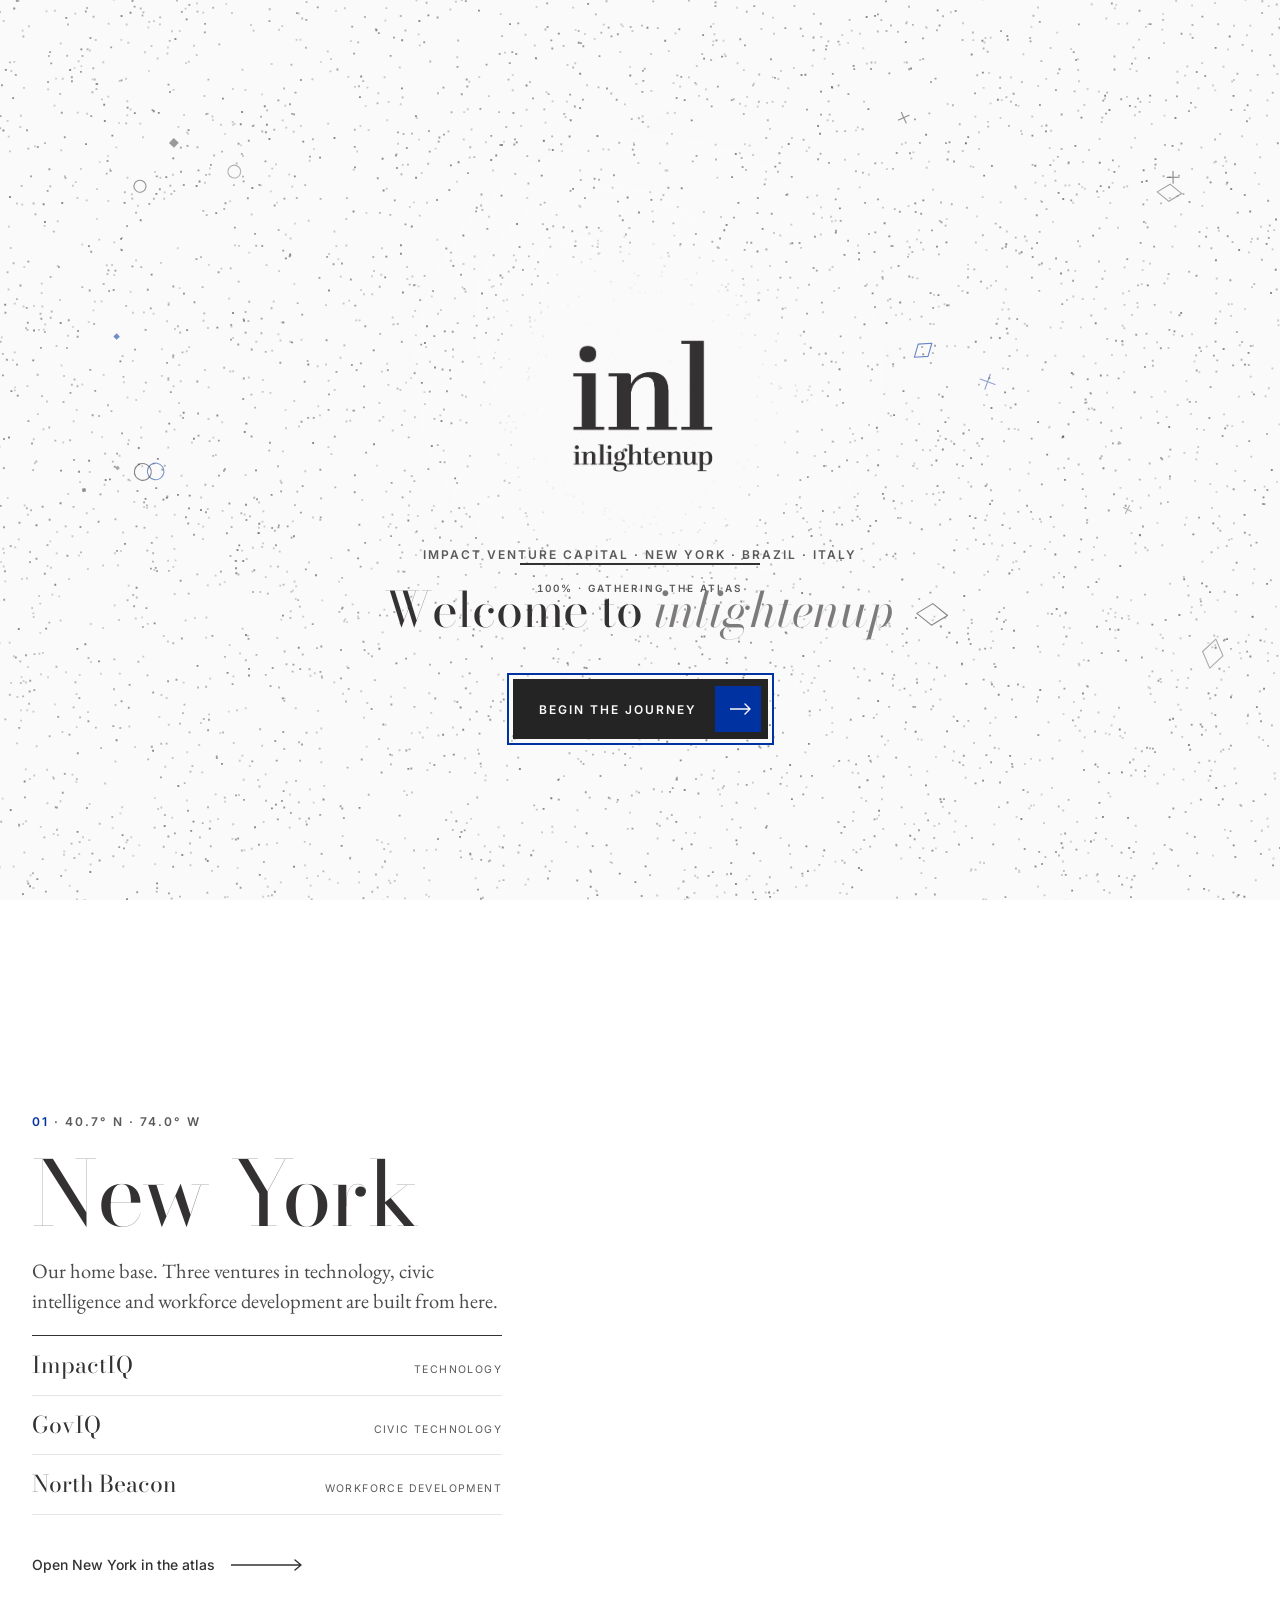
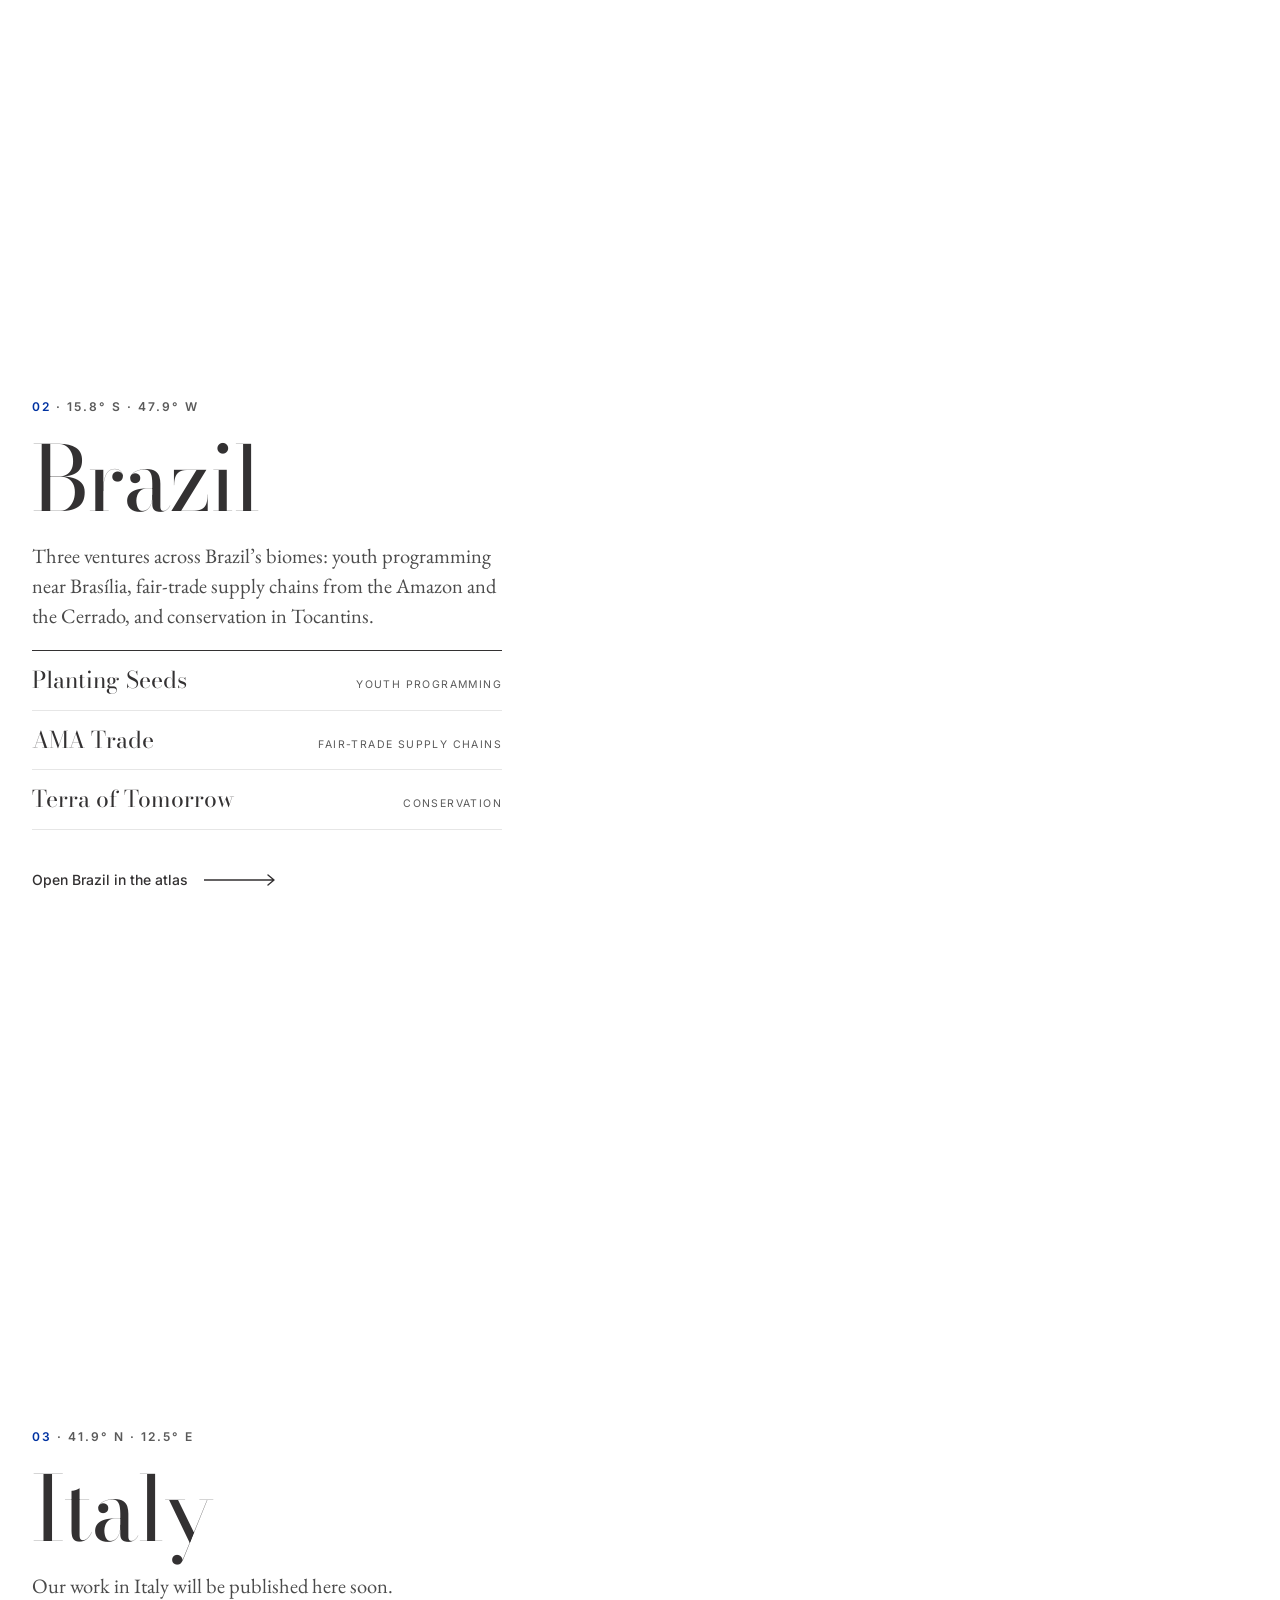
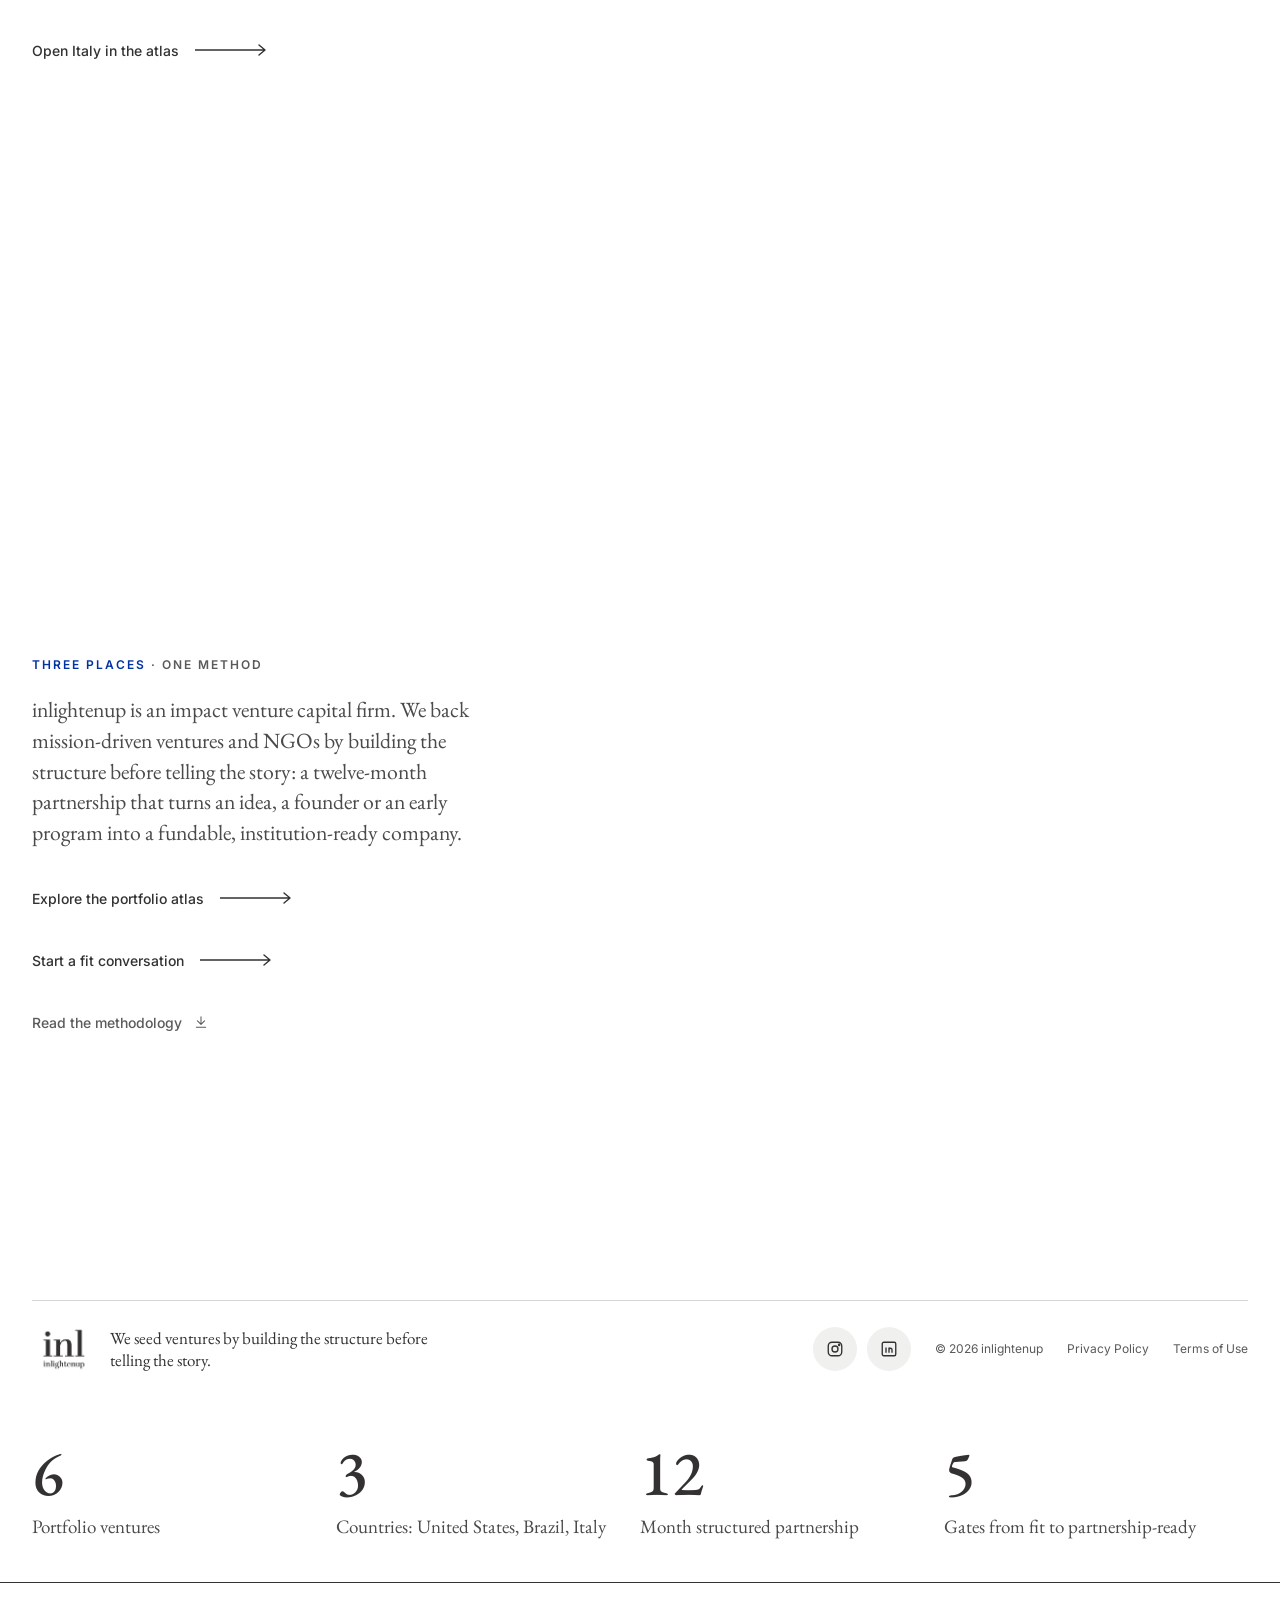
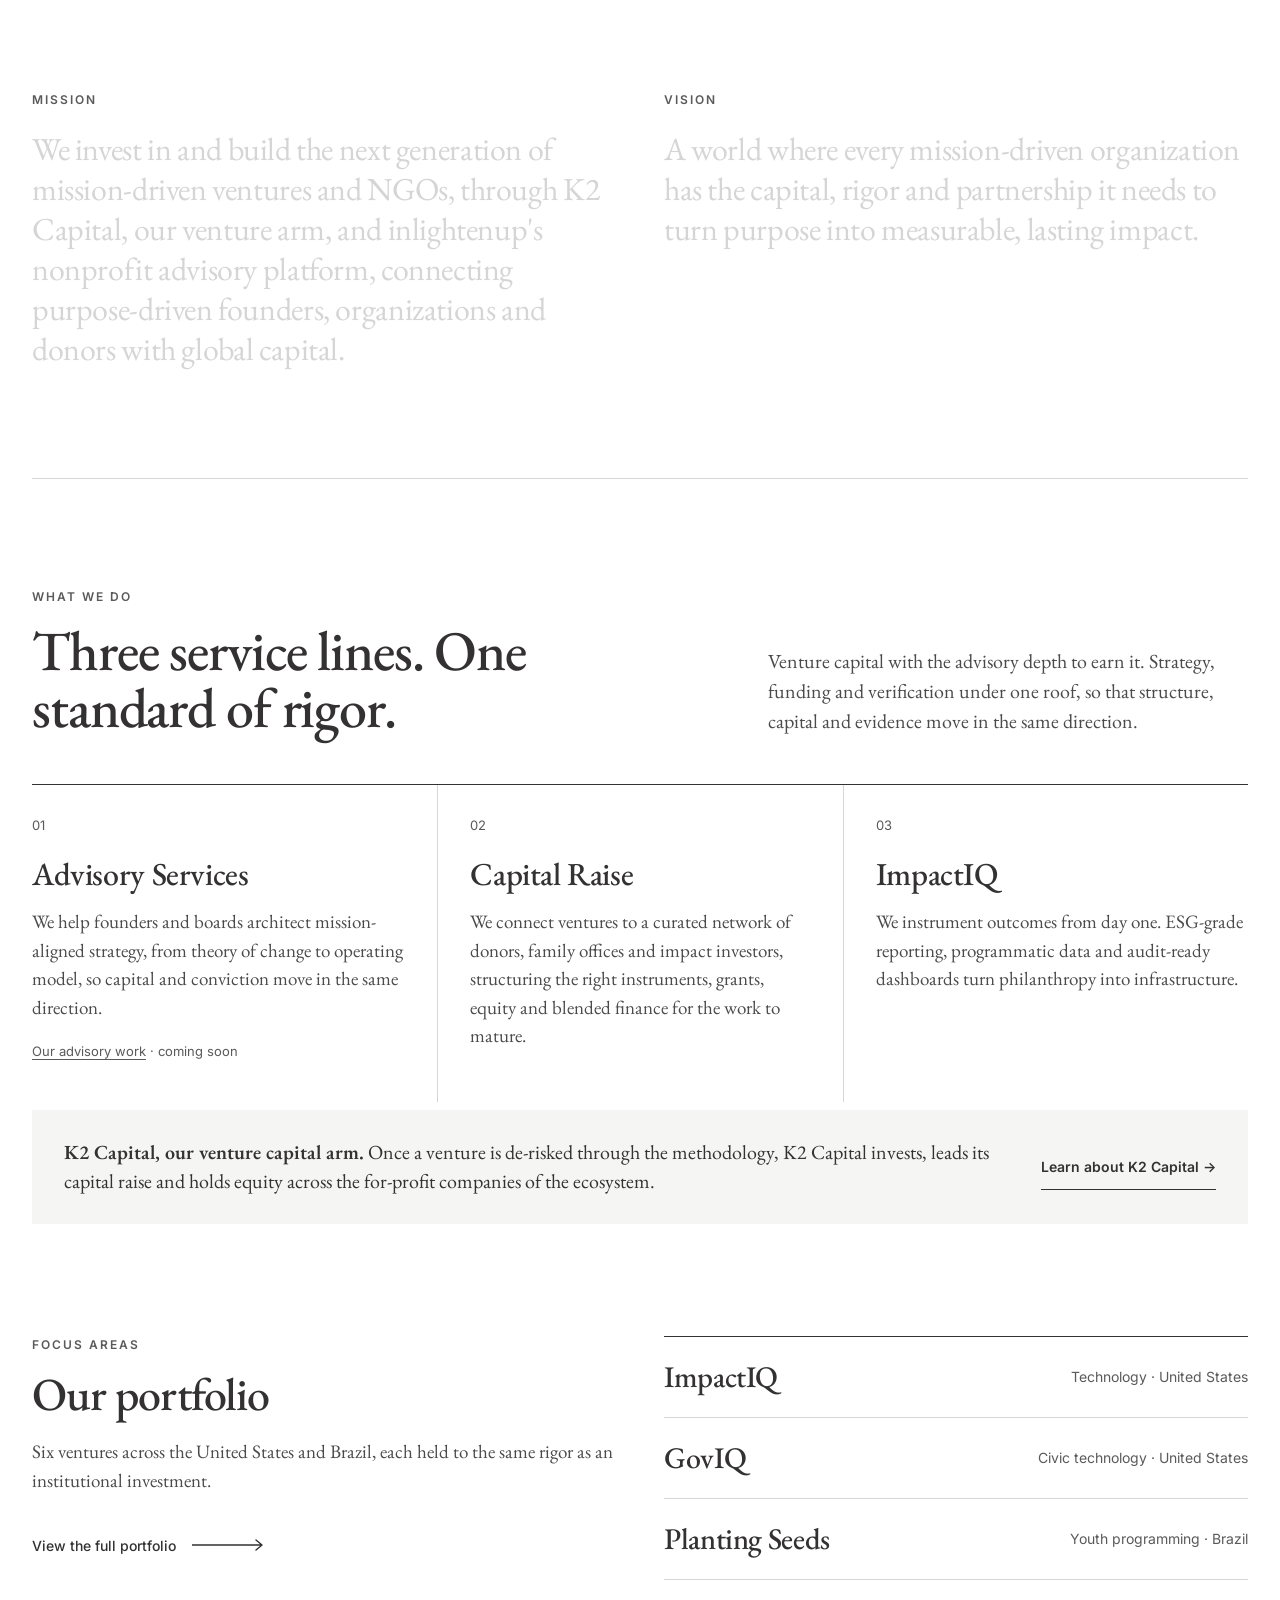
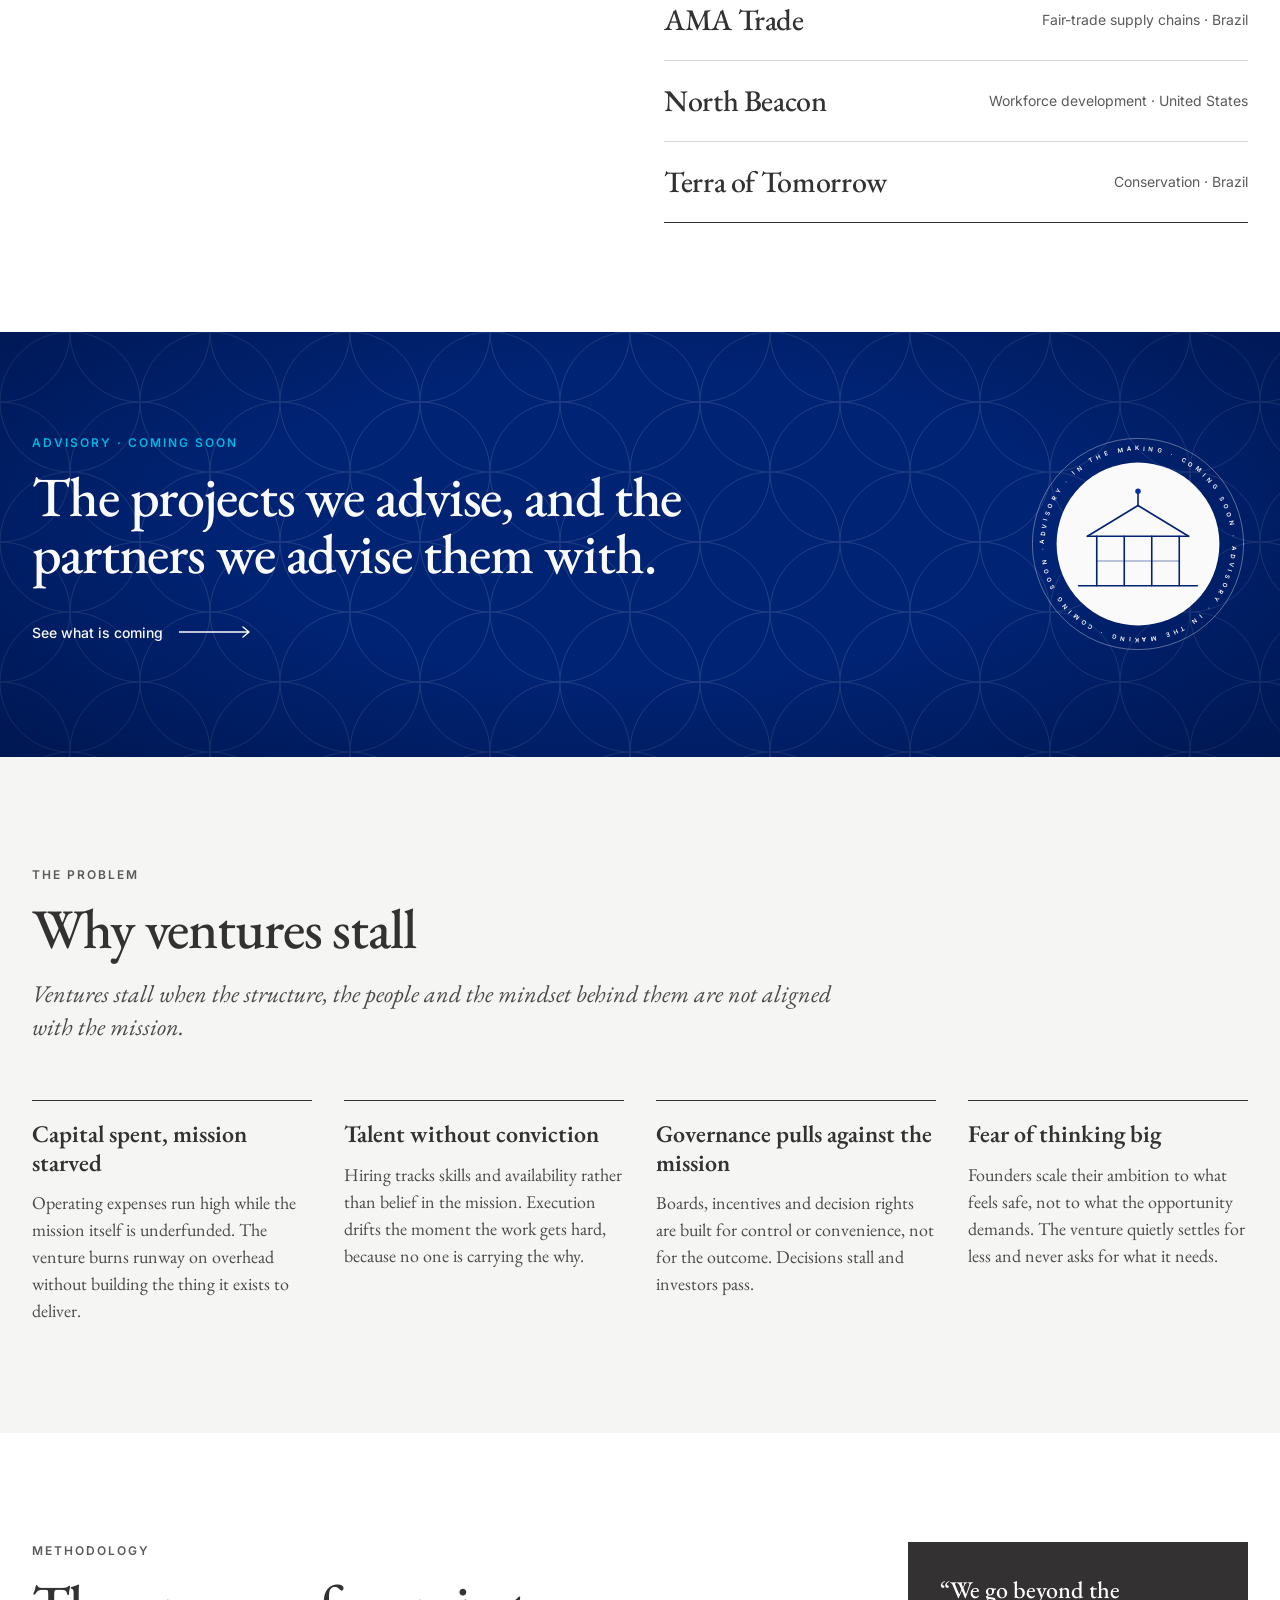
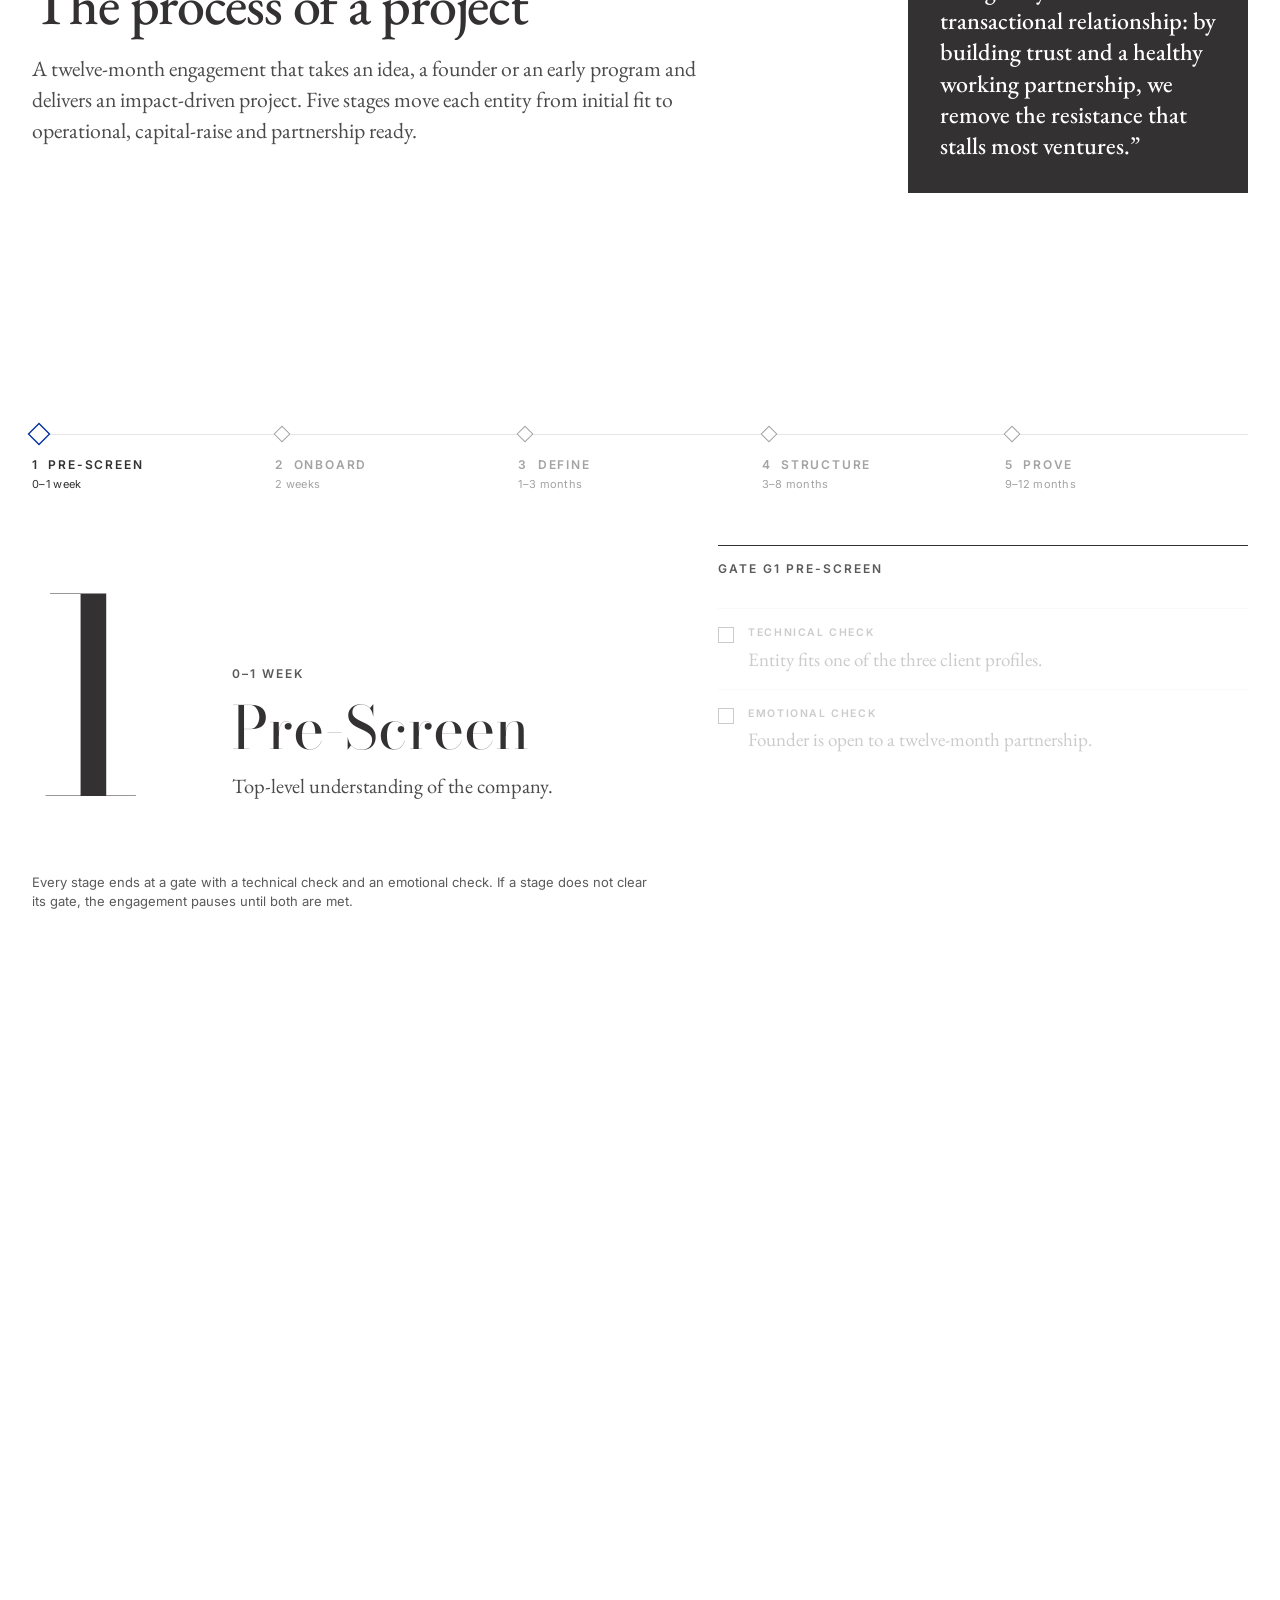
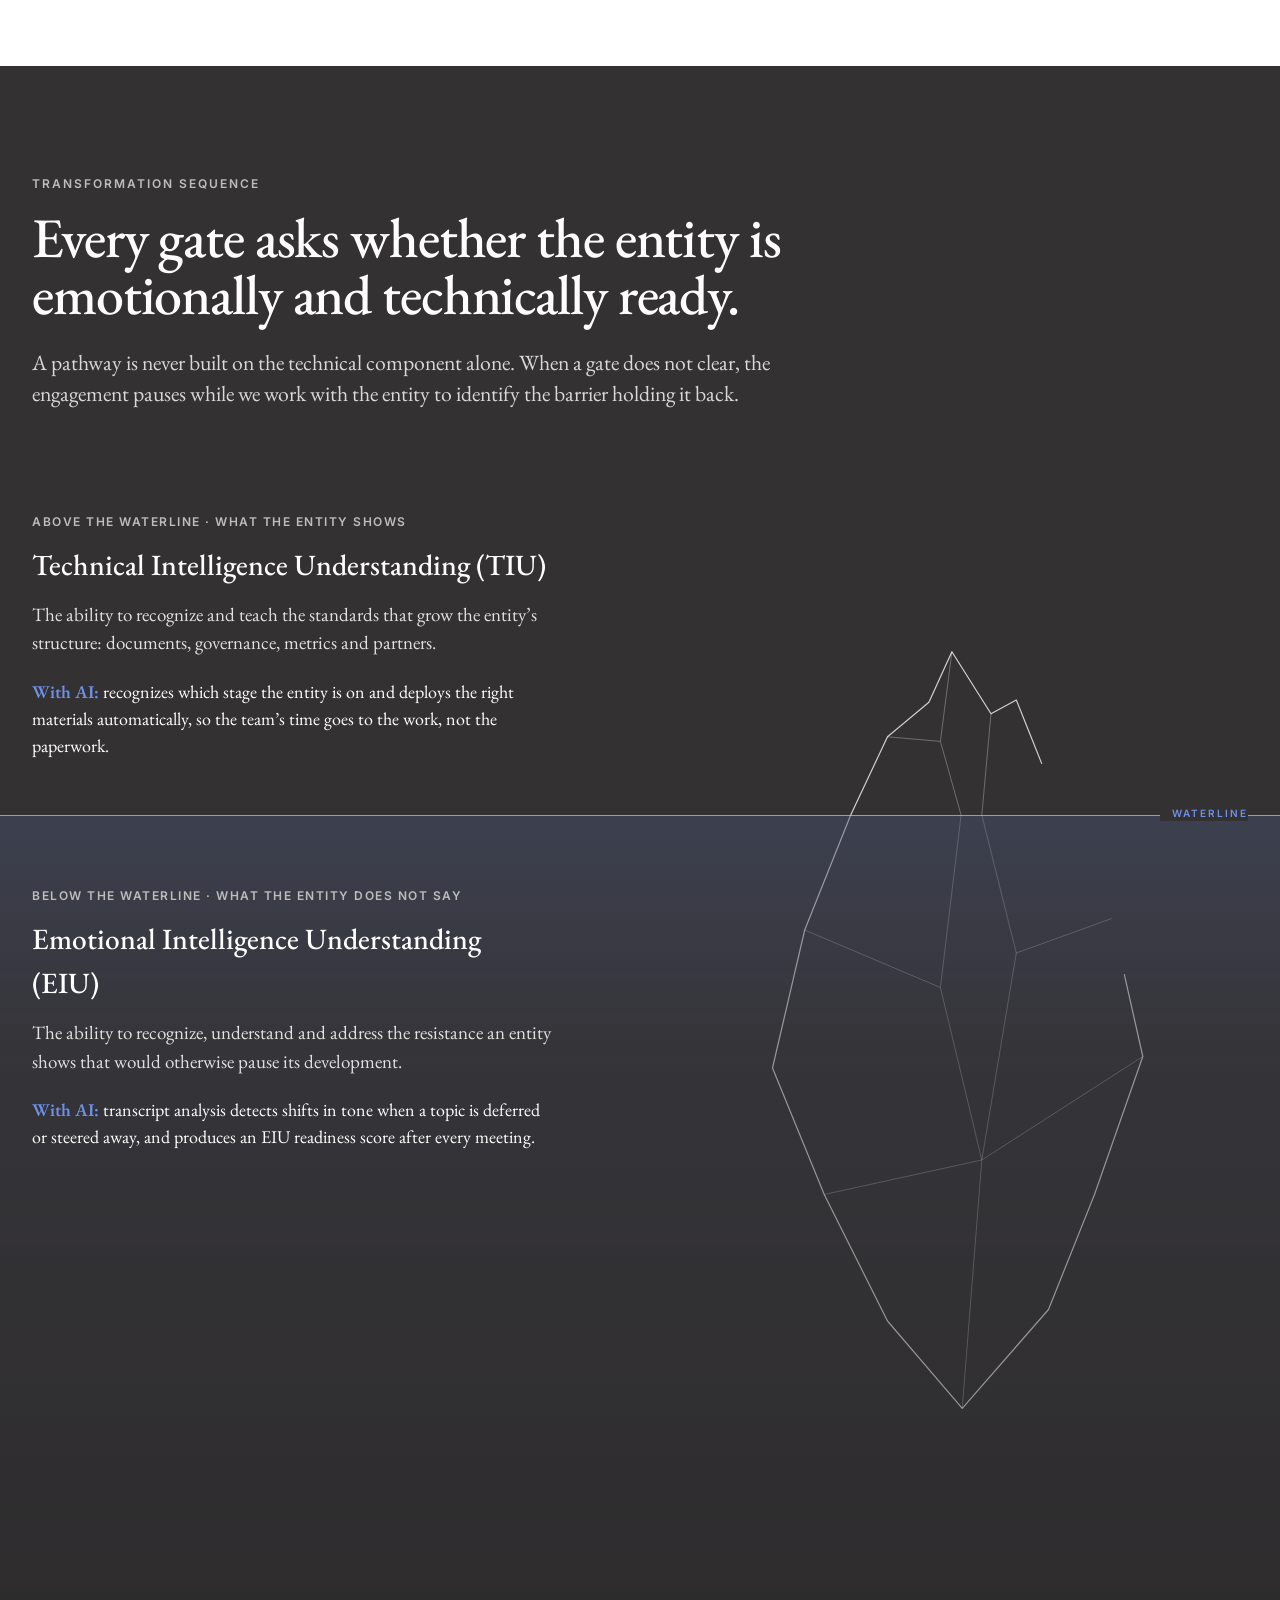
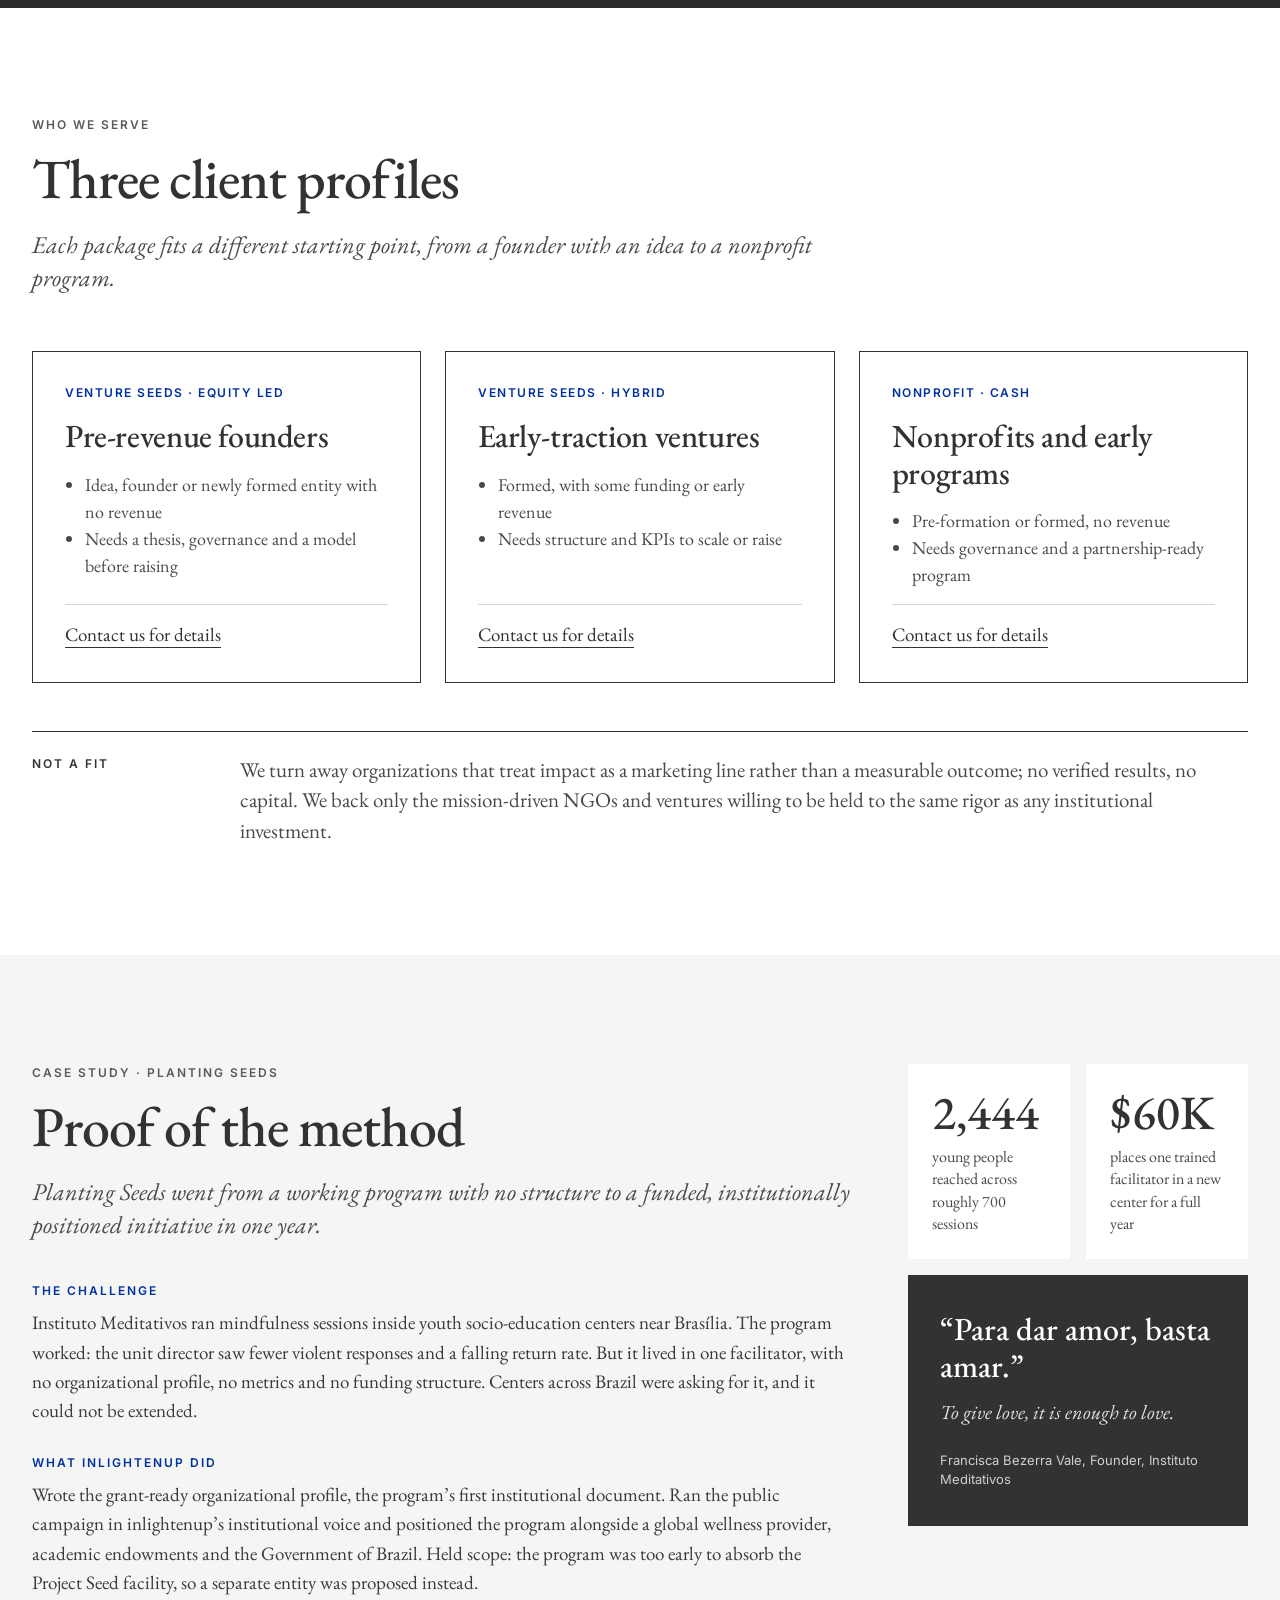
==== commit e76c1a04: "Add a welcome screen: loose dots gather into the globe on entry Co-Authored-By: Claude Fable 5.2 <no" ====
--- a/index.html
+++ b/index.html
@@ -16,6 +16,8 @@
 <link rel="stylesheet" href="site.css">
 <link rel="stylesheet" href="atlas.css">
 <script>document.documentElement.classList.add('js');setTimeout(function(){if(!window.__site)document.documentElement.classList.remove('js')},4000)</script>
+<!-- The welcome screen: shown on the first visit of a session, skipped for links to a section (index.html#start). Add ?welcome to the address to see it again. -->
+<script>(function(){var r=document.documentElement,seen=false;try{seen=!!sessionStorage.getItem('inl-entered')}catch(e){}if((!seen&&!location.hash)||/[?&]welcome\b/.test(location.search)){r.classList.add('gate-open');setTimeout(function(){if(!window.__gate)r.classList.remove('gate-open')},4000)}})()</script>
 </head>
 <body class="has-stage">
 
@@ -38,6 +40,17 @@
 <canvas class="stage__globe" data-globe="home" aria-hidden="true"></canvas>
 <div class="stage__logo"><img src="assets/logo-dark.png" alt="inlightenup" width="2028" height="1828"></div>
 <p class="stage__hint fade-in" style="--d:1600ms">Drag to turn the globe</p>
+<p class="stage__cue fade-in" style="--d:1900ms" aria-hidden="true">Scroll to travel<i></i></p>
+
+<!-- The welcome screen. Edit the words here; atlas.js runs the loading line and the button. -->
+<div class="gate" data-gate>
+<div class="gate__load" role="status"><span class="gate__bar"><i></i></span><span><span class="gate__count">0</span>% · Gathering the atlas</span></div>
+<div class="gate__ready">
+<p class="eyebrow">Impact venture capital<span class="gate__where"> · New York · Brazil · Italy</span></p>
+<p class="gate__title">Welcome to <em>inlightenup</em></p>
+<button type="button" class="gate__enter" data-gate-enter>Begin the journey<span><svg width="22" height="12" viewBox="0 0 22 12" fill="none" stroke="currentColor" stroke-width="1.4" stroke-linecap="round" stroke-linejoin="round" aria-hidden="true"><path d="M0 6h20M15 1l5 5-5 5"/></svg></span></button>
+</div>
+</div>
 
 <div class="wrap stage__foot">
 <h1 class="stage__title"><span class="eyebrow eyebrow--accent fade-in">Impact venture capital</span><span class="mask"><span style="--d:300ms">Structure</span></span><span class="mask"><span style="--d:450ms"><em>before story</em></span></span></h1>
--- a/site.css
+++ b/site.css
@@ -30,7 +30,7 @@
   --display: 'Bodoni Moda', 'EB Garamond', Georgia, serif;
   --sans: Inter, system-ui, sans-serif;
 
-  --max: 1280px;
+  --max: clamp(1280px, 88vw, 1920px);   /* the content column grows with wide screens */
   --gutter: clamp(20px, 2.6vw, 32px);
   --section: clamp(72px, 8.5vw, 112px);
   --header-h: 104px;
@@ -637,6 +637,22 @@
   .principle { grid-template-columns: 1fr; gap: 12px; }
   .bleed--band .medallion { display: none; }
   .bleed--hero .medallion { max-width: 280px; }
+  /* the four headline numbers sit two by two instead of one per row */
+  .glance__grid { grid-template-columns: 1fr 1fr; }
+  .stat { padding: 28px 16px 28px 0; }
+  .stat__label { font-size: 16px; line-height: 1.3; }
+}
+/* Large screens: the column is wider (see --max), so the type steps up with it */
+@media (min-width: 1900px) {
+  body { font-size: 22px; }
+  .eyebrow { font-size: 14px; }
+  .h-xl { font-size: 68px; } .h-lg { font-size: 56px; } .h-md { font-size: 46px; } .h-sm { font-size: 38px; }
+  .h-xs { font-size: 30px; } .h-xs--bold { font-size: 28px; }
+  .statement { font-size: 40px; } .lead { font-size: 26px; } .lead--italic { font-size: 28px; }
+  .body { font-size: 22px; } .small { font-size: 20px; } .note { font-size: 15px; }
+  .stat__num { font-size: 80px; } .stat__label { font-size: 22px; }
+  .measure { max-width: 980px; } .measure--sm { max-width: 760px; }
+  .site-header__cta { font-size: 15px; }
 }
 @media (prefers-reduced-motion: reduce) {
   *, *::before, *::after { animation: none !important; transition: none !important; }
--- a/atlas.css
+++ b/atlas.css
@@ -287,7 +287,7 @@
 .lit { transition: opacity .35s ease; }
 
 /* methodology: the five stages as a path. Built by atlas.js from the stage list and the gates table;
-   on phones, and without the script, the ordinary list and table show instead. */
+   without the script, the ordinary list and table show instead. */
 .path { display: none; }
 .path-on .path { display: block; height: calc(var(--n, 5) * 80svh + 100svh); }
 .path-on ol.stages, .path-on .gates-head, .path-on .table-scroll { display: none; }
@@ -358,3 +358,103 @@
   .path__body.is-swapping * { animation: none !important; }
   .path__fill { transition: none; }
 }
+
+/* the stages path on a phone: the same walk, stacked to fit one screen */
+@media (max-width: 899px) {
+  .path-on .path { height: calc(var(--n, 5) * 64svh + 100svh); }
+  .path__pin { gap: 22px; }
+  .path__node { height: 26px; padding: 0; }
+  .path__node span, .path__node small { display: none; }
+  .path__body { grid-template-columns: 1fr; gap: 22px; }
+  .path__stage { gap: 18px; }
+  .path__num { font-size: 136px; }
+  .path__name { font-size: 40px; margin-top: 6px; }
+  .path__text { margin-top: 8px; font-size: 17px; }
+  .path__code { padding: 10px 0; }
+  .path__check { padding: 12px 0; }
+  .path__check p { font-size: 17px; }
+  .path__clear { margin-top: 10px; }
+  .path__note { font-size: 12px; }
+}
+@media (max-width: 899px) and (max-height: 700px) {
+  .path__pin { justify-content: flex-start; gap: 14px; padding-top: 22px; }
+  .path__num { font-size: 104px; }
+  .path__name { font-size: 34px; }
+  .path__note { display: none; }
+}
+
+/* Large screens: the journey and the stages path step up with the wider column */
+@media (min-width: 1900px) {
+  .journey__card { width: min(600px, 34vw); }
+  .journey__text { font-size: 26px; }
+  .journey__list b { font-size: 29px; } .journey__list small { font-size: 12px; }
+  .stage__place b { font-size: 14px; } .stage__place small { font-size: 13px; }
+  .journey__tick { font-size: 12px; }
+  .path__node span { font-size: 14px; } .path__node small { font-size: 13px; }
+  .path__text { font-size: 26px; max-width: 520px; }
+  .path__check b { font-size: 12px; } .path__check p { font-size: 24px; }
+  .path__clear { font-size: 12px; } .path__note { font-size: 15px; max-width: 760px; }
+  .atlas__place-name { font-size: 14px; } .atlas__places { width: 280px; }
+  .atlas__panel, .atlas__drawer { width: min(580px, calc(100% - 2 * var(--gutter))); }
+}
+
+/* 7. The welcome screen ----------------------------------------------------
+   On the first visit of a session the home page opens on the logo alone, with the globe's dots
+   drifting loose. A line fills while the page loads, then the welcome and its button appear;
+   the button gathers the dots into the globe and lets the page begin. The words are in index.html. */
+.gate { display: none; }
+.gate-open .gate, .gate-leaving .gate { display: grid; }
+.gate {
+  position: absolute; z-index: 3; left: 0; right: 0; top: calc(45% + clamp(100px, 15vh, 160px) + 6px);
+  justify-items: center; text-align: center; padding-inline: var(--gutter);
+  transition: opacity .6s ease, transform .9s var(--ease);
+}
+.gate-leaving .gate { opacity: 0; transform: translateY(-12px); pointer-events: none; }
+.gate__load, .gate__ready { grid-area: 1 / 1; transition: opacity .6s ease, transform .9s var(--ease), visibility 0s linear .6s; }
+.gate__load { display: grid; justify-items: center; align-content: start; gap: 16px; padding-top: 18px; font-family: var(--sans); font-size: 10px; font-weight: 600; letter-spacing: 2px; text-transform: uppercase; color: var(--mute); font-variant-numeric: tabular-nums; }
+.gate__bar { position: relative; width: min(240px, 56vw); height: 1px; background: var(--grey-1); }
+.gate__bar i { position: absolute; left: 0; right: 0; top: -1px; height: 2px; background: var(--char); transform: scaleX(0); transform-origin: left; }
+.gate__ready { opacity: 0; visibility: hidden; transform: translateY(14px); }
+.gate-ready .gate__load { opacity: 0; visibility: hidden; }
+.gate-ready .gate__ready { opacity: 1; visibility: visible; transform: none; transition-delay: .3s, .3s, 0s; }
+.gate__title { margin-top: 10px; font-family: var(--display); font-weight: 400; font-size: clamp(32px, 3.8vw, 56px); line-height: 1.05; letter-spacing: -.01em; }
+.gate__title em { color: #7C7A7B; }
+.gate__enter {
+  margin-top: 24px; display: inline-flex; align-items: center; gap: 18px; padding: 7px 7px 7px 26px;
+  border: 0; background: var(--char); color: var(--off); cursor: pointer;
+  font-family: var(--sans); font-size: 12px; font-weight: 600; letter-spacing: 2px; text-transform: uppercase;
+  transition: background .4s ease;
+}
+.gate__enter span { display: grid; place-items: center; width: 46px; height: 46px; background: var(--off); color: var(--char); transition: background .4s ease, color .4s ease; }
+.gate__enter svg { transition: transform .5s var(--ease); }
+.gate__enter:hover, .gate__enter:focus-visible { background: var(--char-deep); }
+.gate__enter:hover span, .gate__enter:focus-visible span { background: var(--blue); color: var(--off); }
+.gate__enter:hover svg, .gate__enter:focus-visible svg { transform: translateX(3px); }
+.gate__enter:focus-visible { outline: 2px solid var(--blue); outline-offset: 4px; }
+
+/* while the welcome is up: no scrolling, and the rest of the stage waits its turn */
+html.gate-open, html.gate-open body { overflow: hidden; }
+.has-stage .site-header { transition: background .4s ease, border-color .4s ease, opacity .9s ease; }
+.gate-open .site-header, .gate-leaving .site-header { opacity: 0; pointer-events: none; }
+.gate-open .site-header { visibility: hidden; }
+.gate-open .stage__foot, .gate-leaving .stage__foot, .gate-open .stage__hint, .gate-leaving .stage__hint, .gate-open .stage__cue, .gate-leaving .stage__cue { visibility: hidden; }
+.gate-open .stage__foot .fade-in, .gate-leaving .stage__foot .fade-in, .gate-open .stage__foot .mask > span, .gate-leaving .stage__foot .mask > span,
+.gate-open .stage__hint, .gate-leaving .stage__hint, .gate-open .stage__cue, .gate-leaving .stage__cue { animation: none; }
+html.js.gate-open .stage__logo { animation-duration: 2.2s; }
+
+/* the cue at the foot of the stage, once inside */
+.stage__cue { position: absolute; left: 50%; bottom: clamp(20px, 3.4vh, 36px); margin-left: -70px; width: 140px; text-align: center; font-family: var(--sans); font-size: 10px; font-weight: 600; letter-spacing: 2px; text-transform: uppercase; color: var(--mute); pointer-events: none; transition: opacity .4s ease; }
+.stage__cue i { display: block; width: 1px; height: 34px; margin: 10px auto 0; background: linear-gradient(var(--char), var(--char)) no-repeat top / 100% 40%, var(--grey-1); animation: cue 2.2s var(--ease) infinite; }
+@keyframes cue { from { background-position: 0 -14px, 0 0; } to { background-position: 0 34px, 0 0; } }
+.journey-under-way .stage__cue { opacity: 0 !important; }
+
+@media (max-width: 899px) {
+  .gate { top: calc(40% + clamp(75px, 21vw, 110px) + 2px); }
+  .gate__title { font-size: 32px; }
+  .gate__where { display: none; }
+  .gate__enter { margin-top: 20px; }
+}
+@media (max-width: 1399px) { .stage__cue { display: none; } }
+@media (max-height: 620px) { .gate .eyebrow { display: none; } .gate__enter { margin-top: 14px; } .gate__enter span { width: 40px; height: 40px; } }
+@media (prefers-reduced-motion: reduce) { .gate, .gate__load, .gate__ready { transition: none; } .stage__cue i { animation: none; } }
+@media (min-width: 1900px) { .gate__enter { font-size: 14px; } .gate__enter span { width: 54px; height: 54px; } .stage__cue { font-size: 12px; } }
